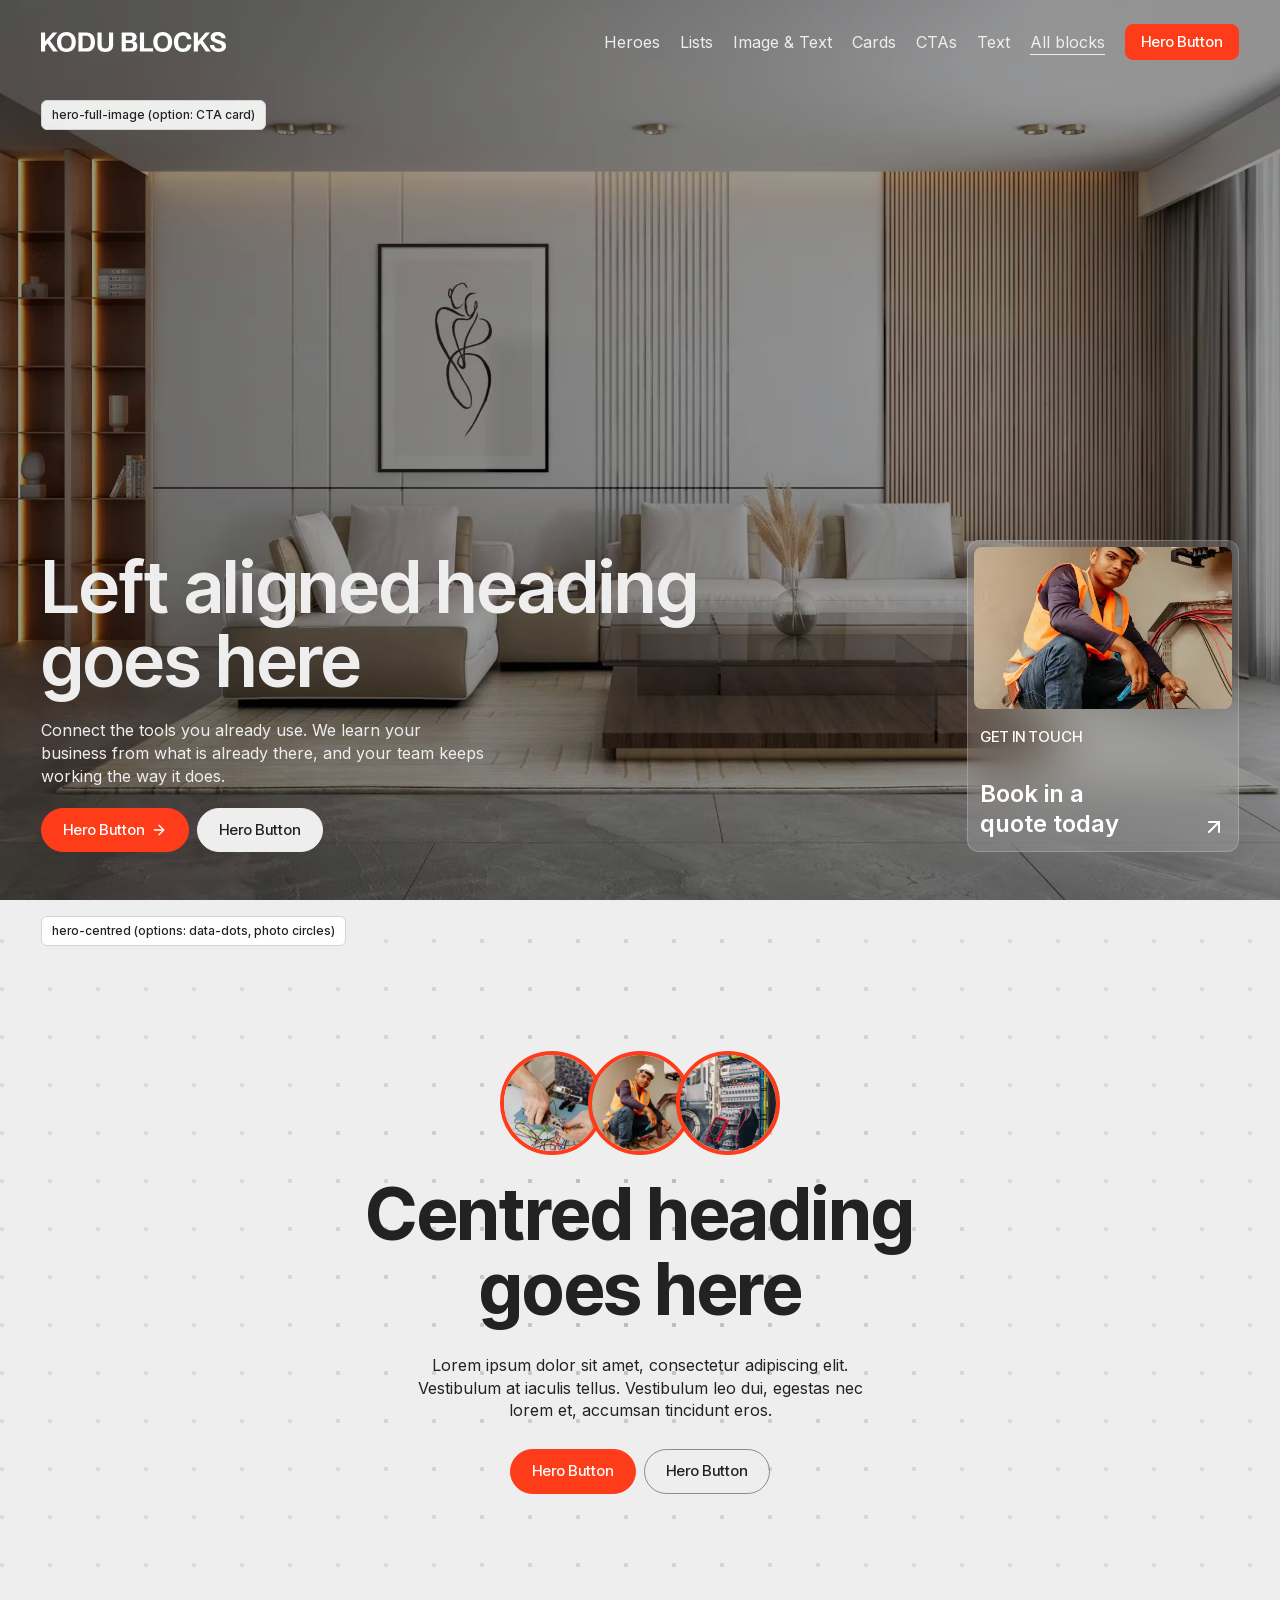
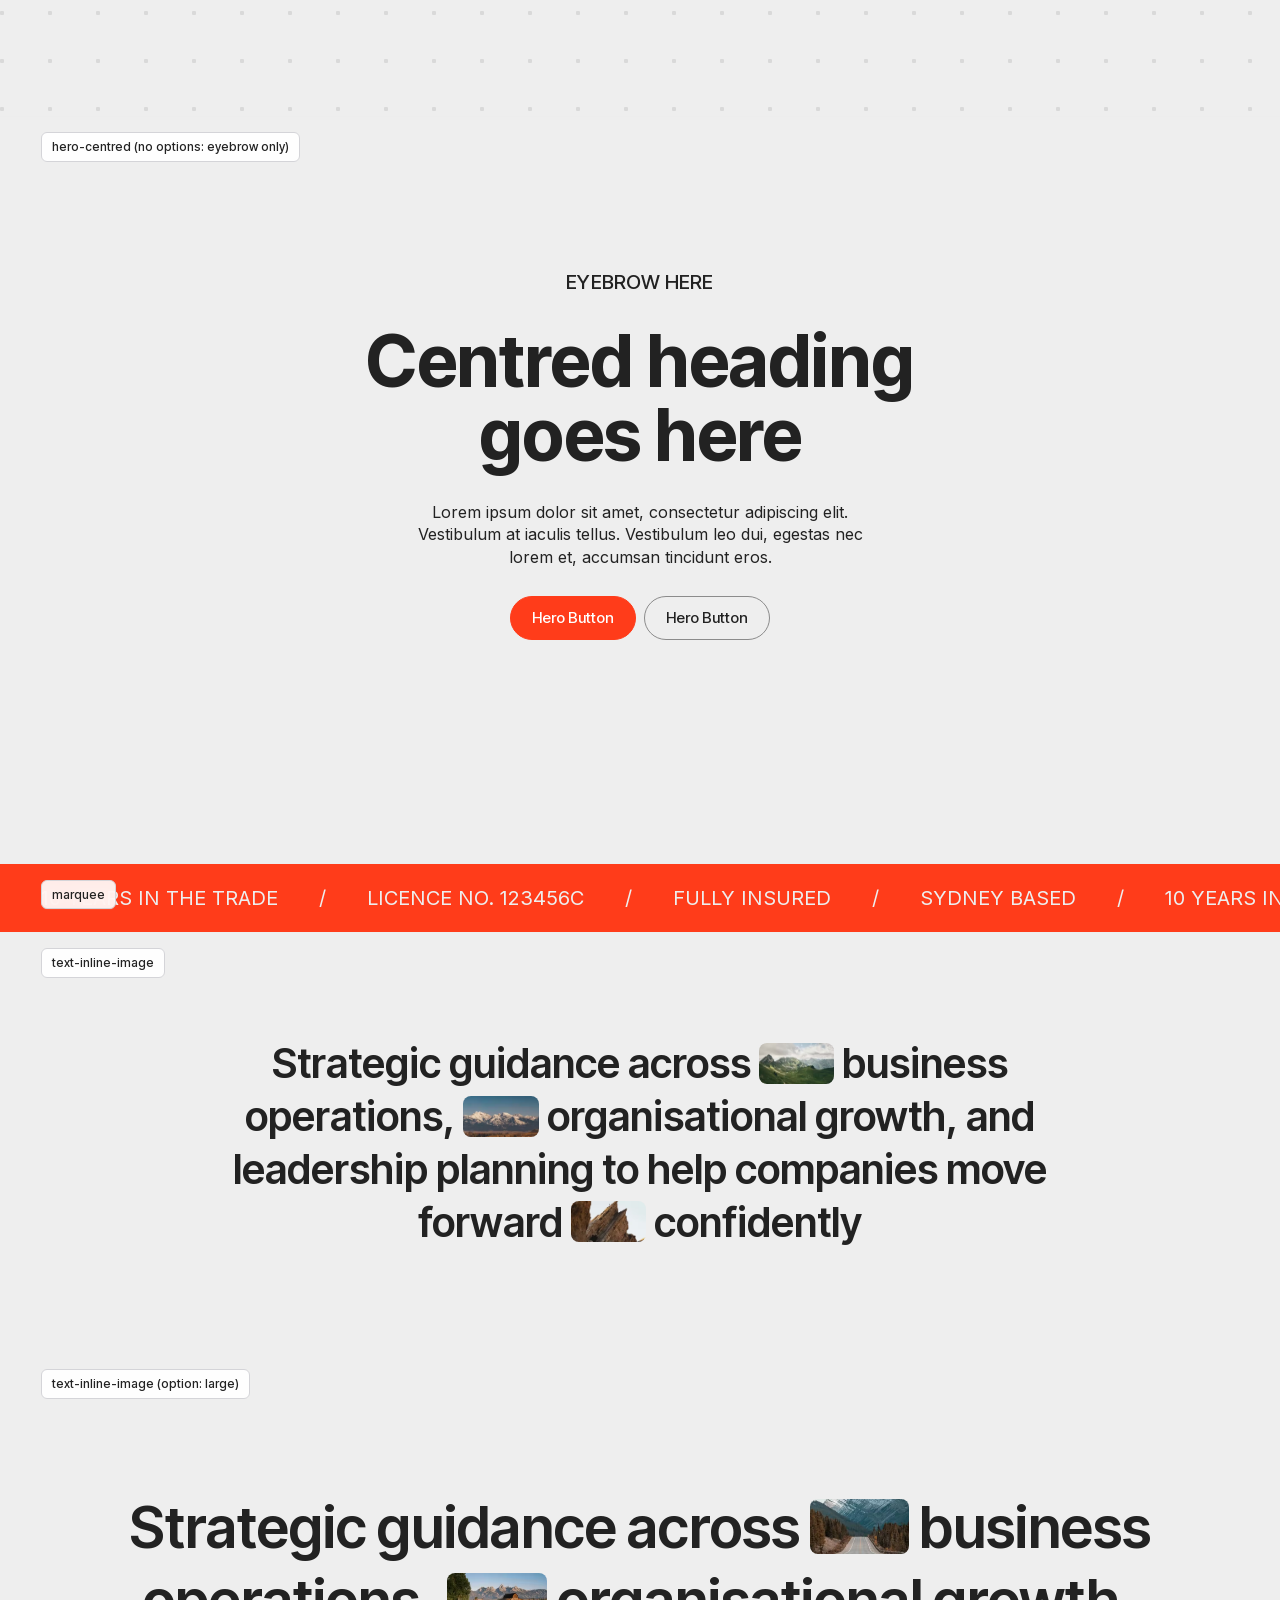
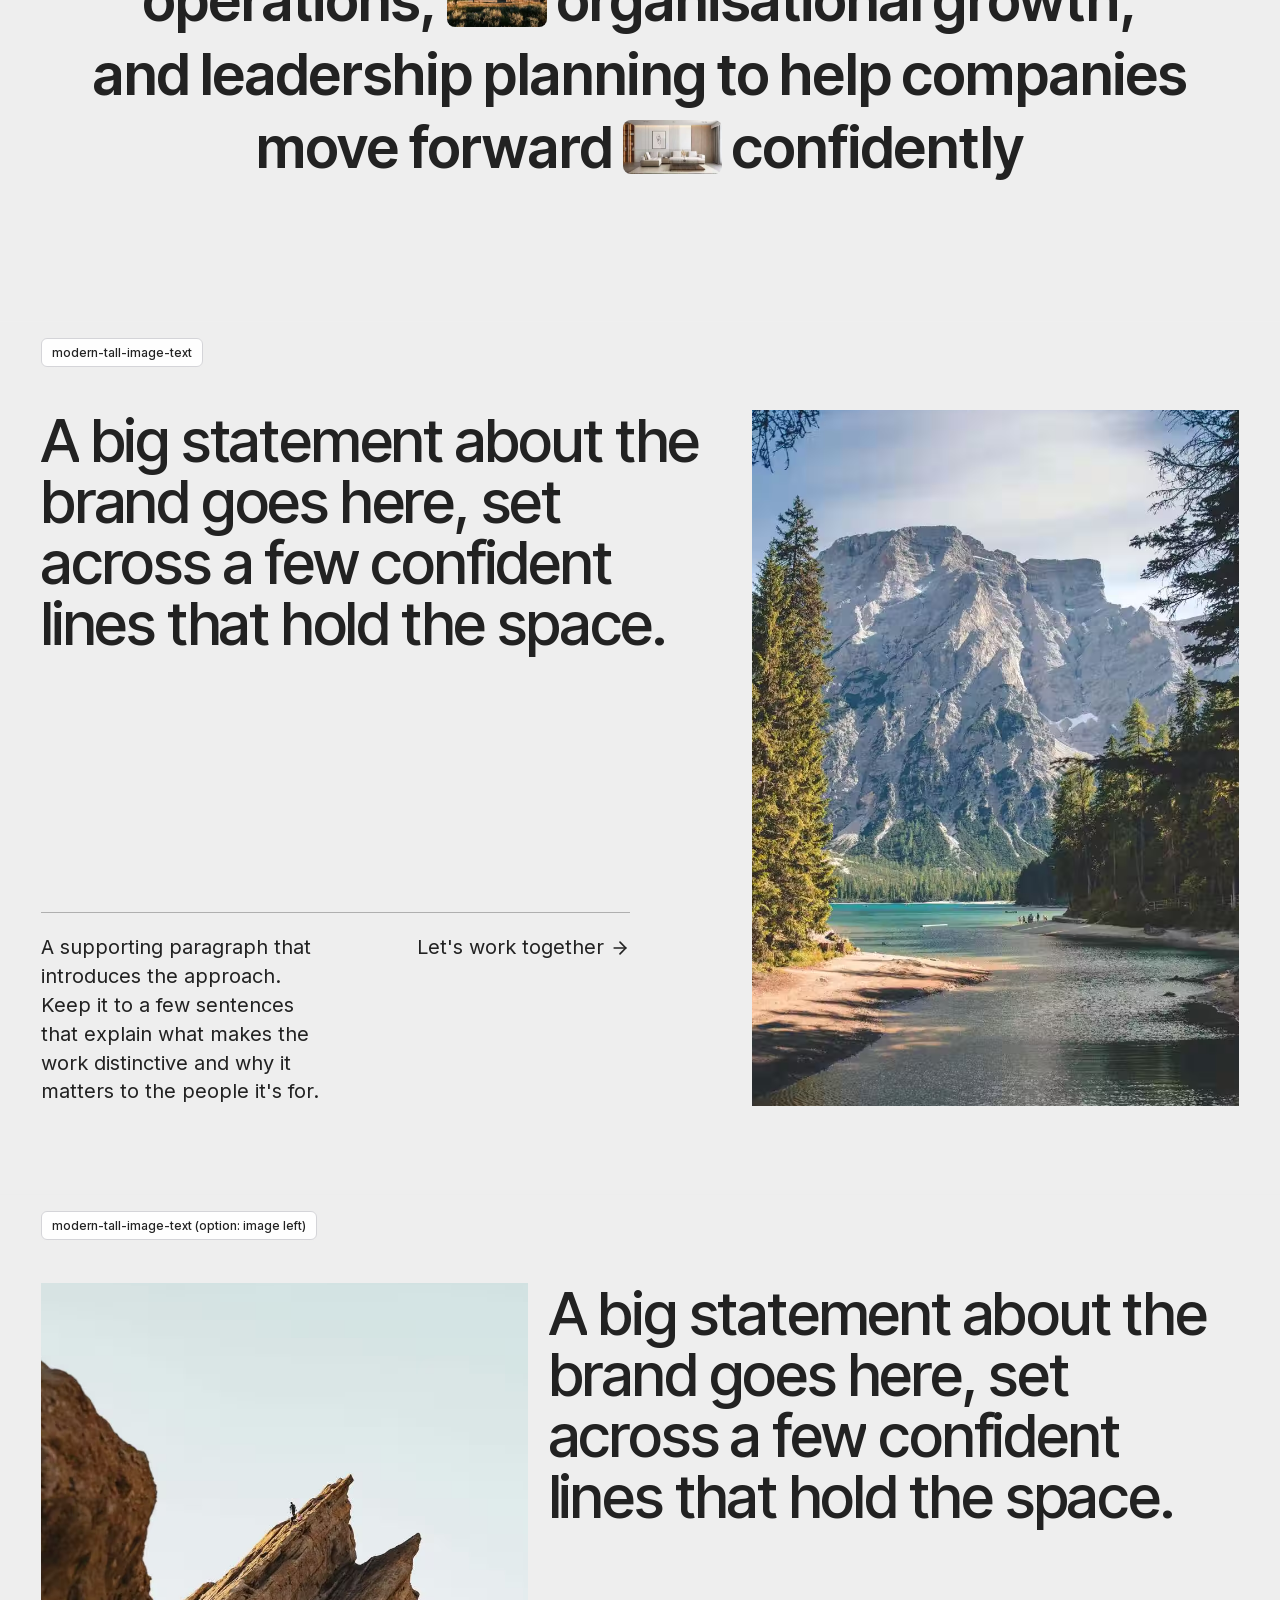
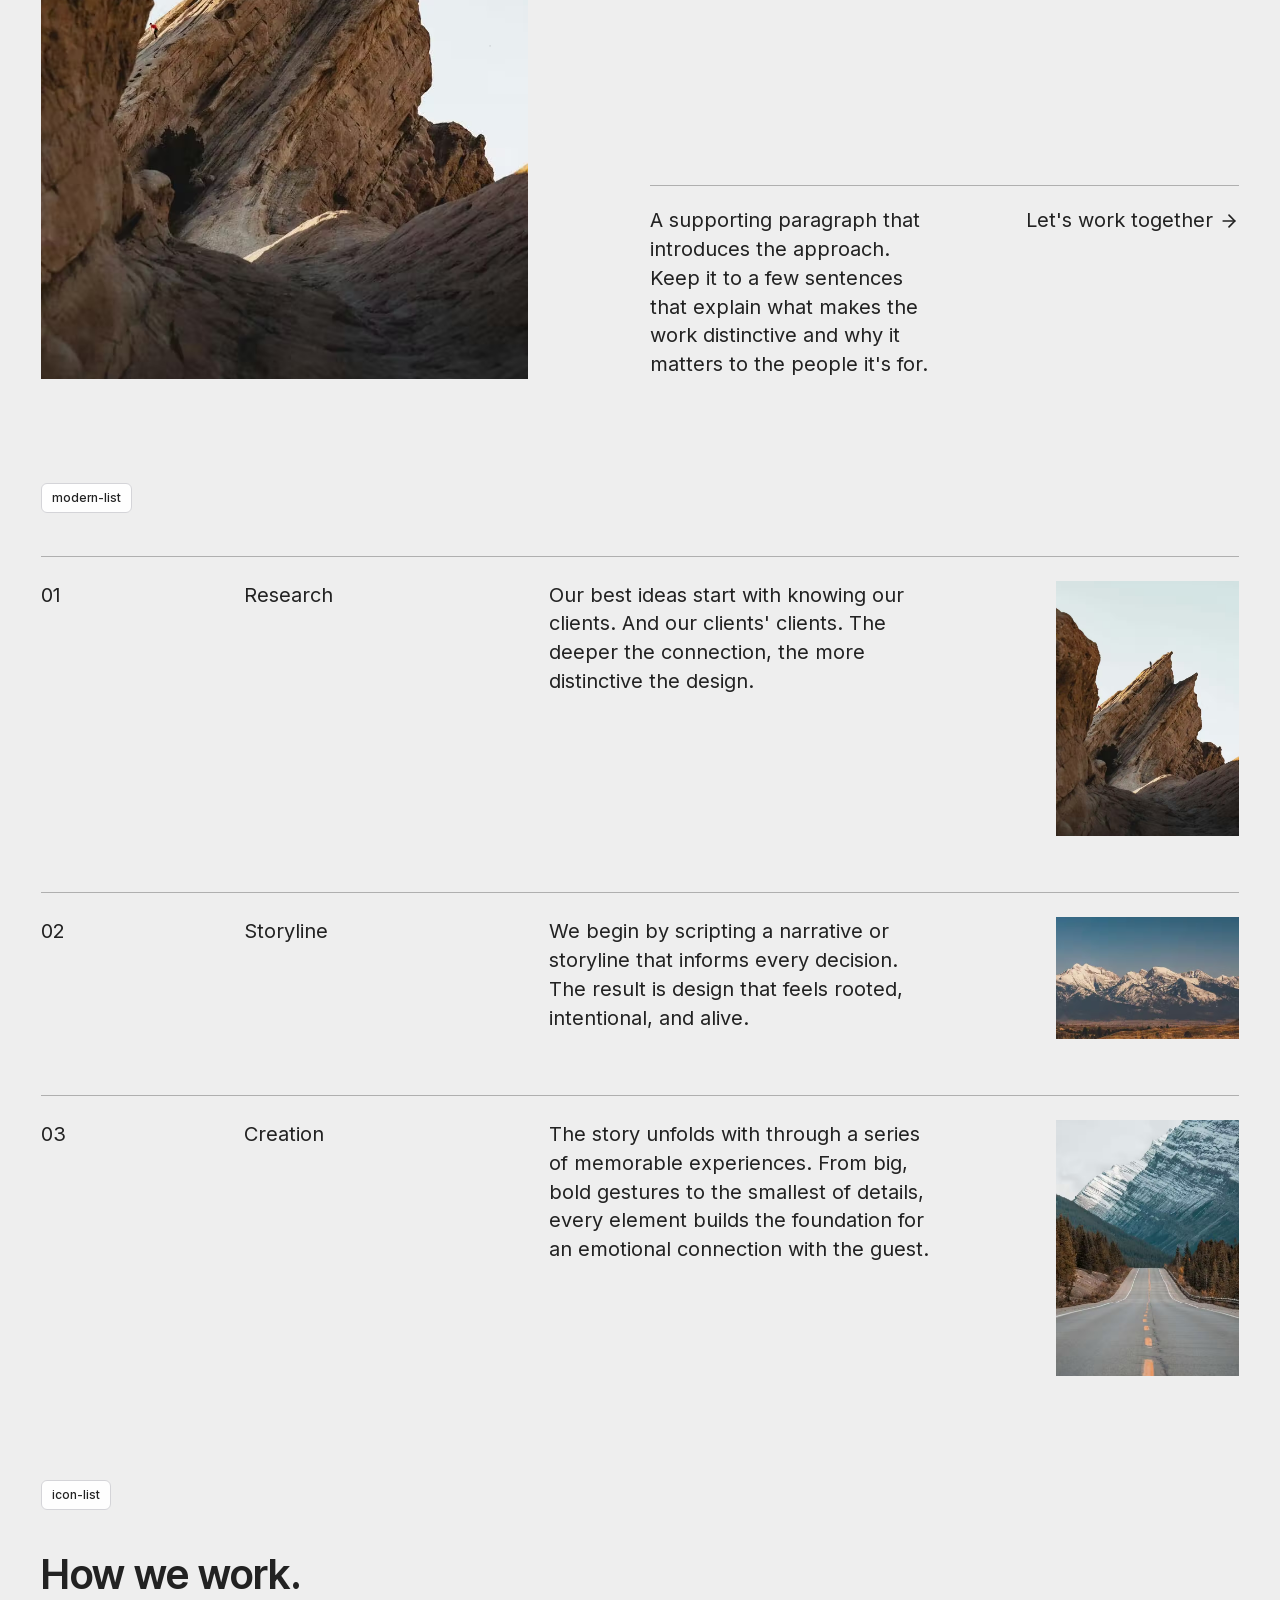
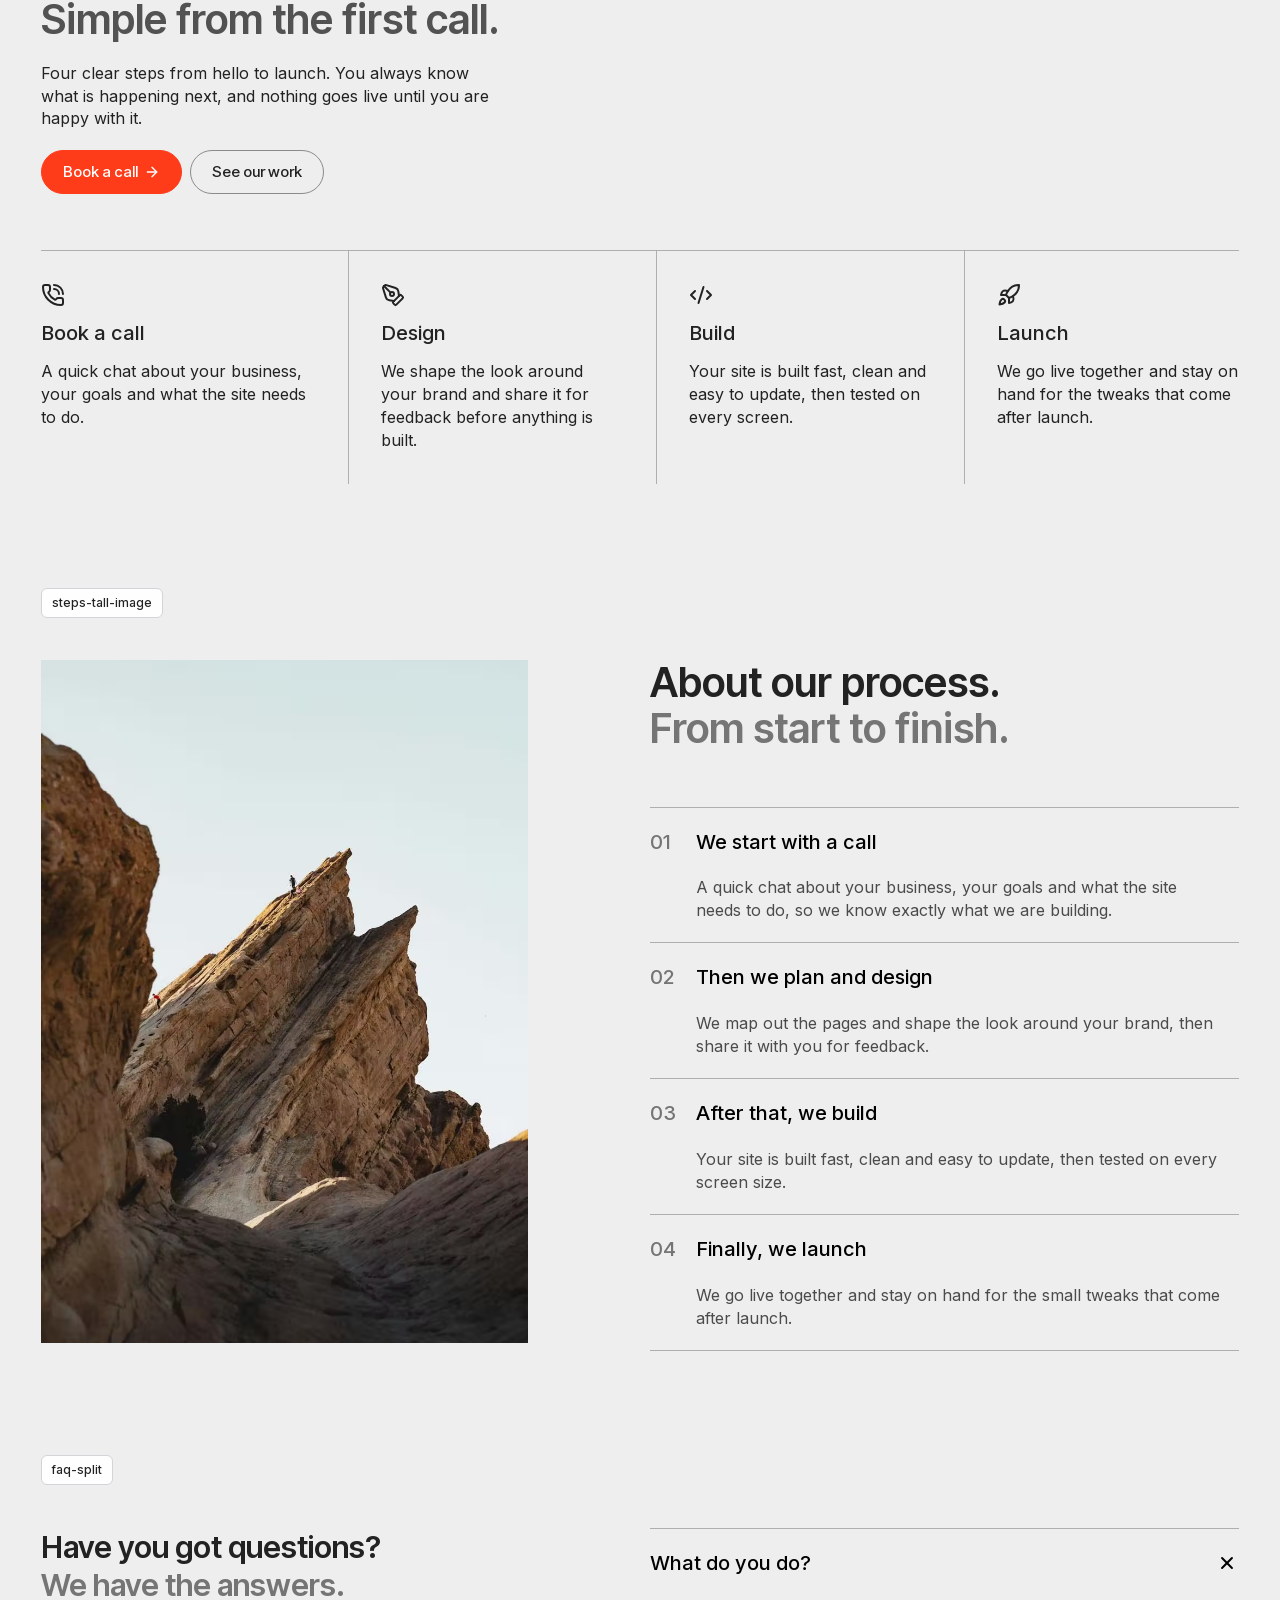
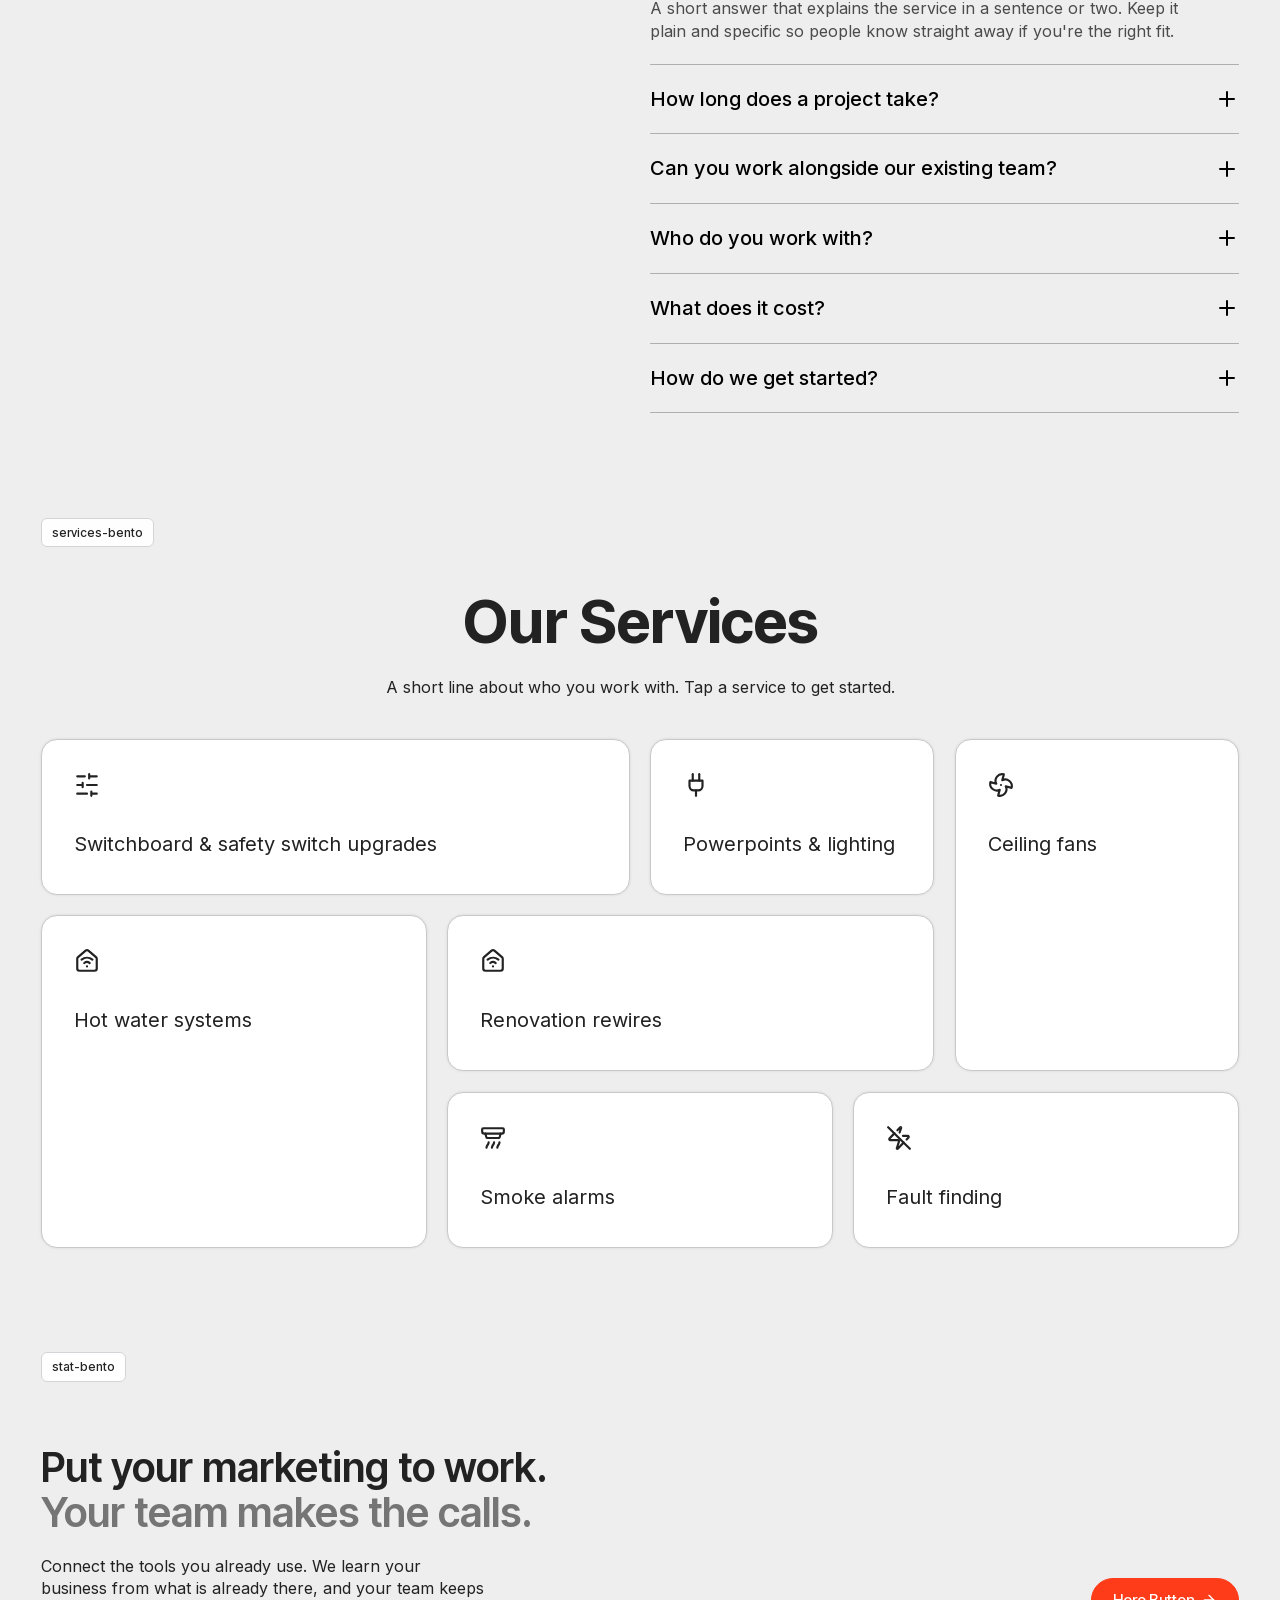
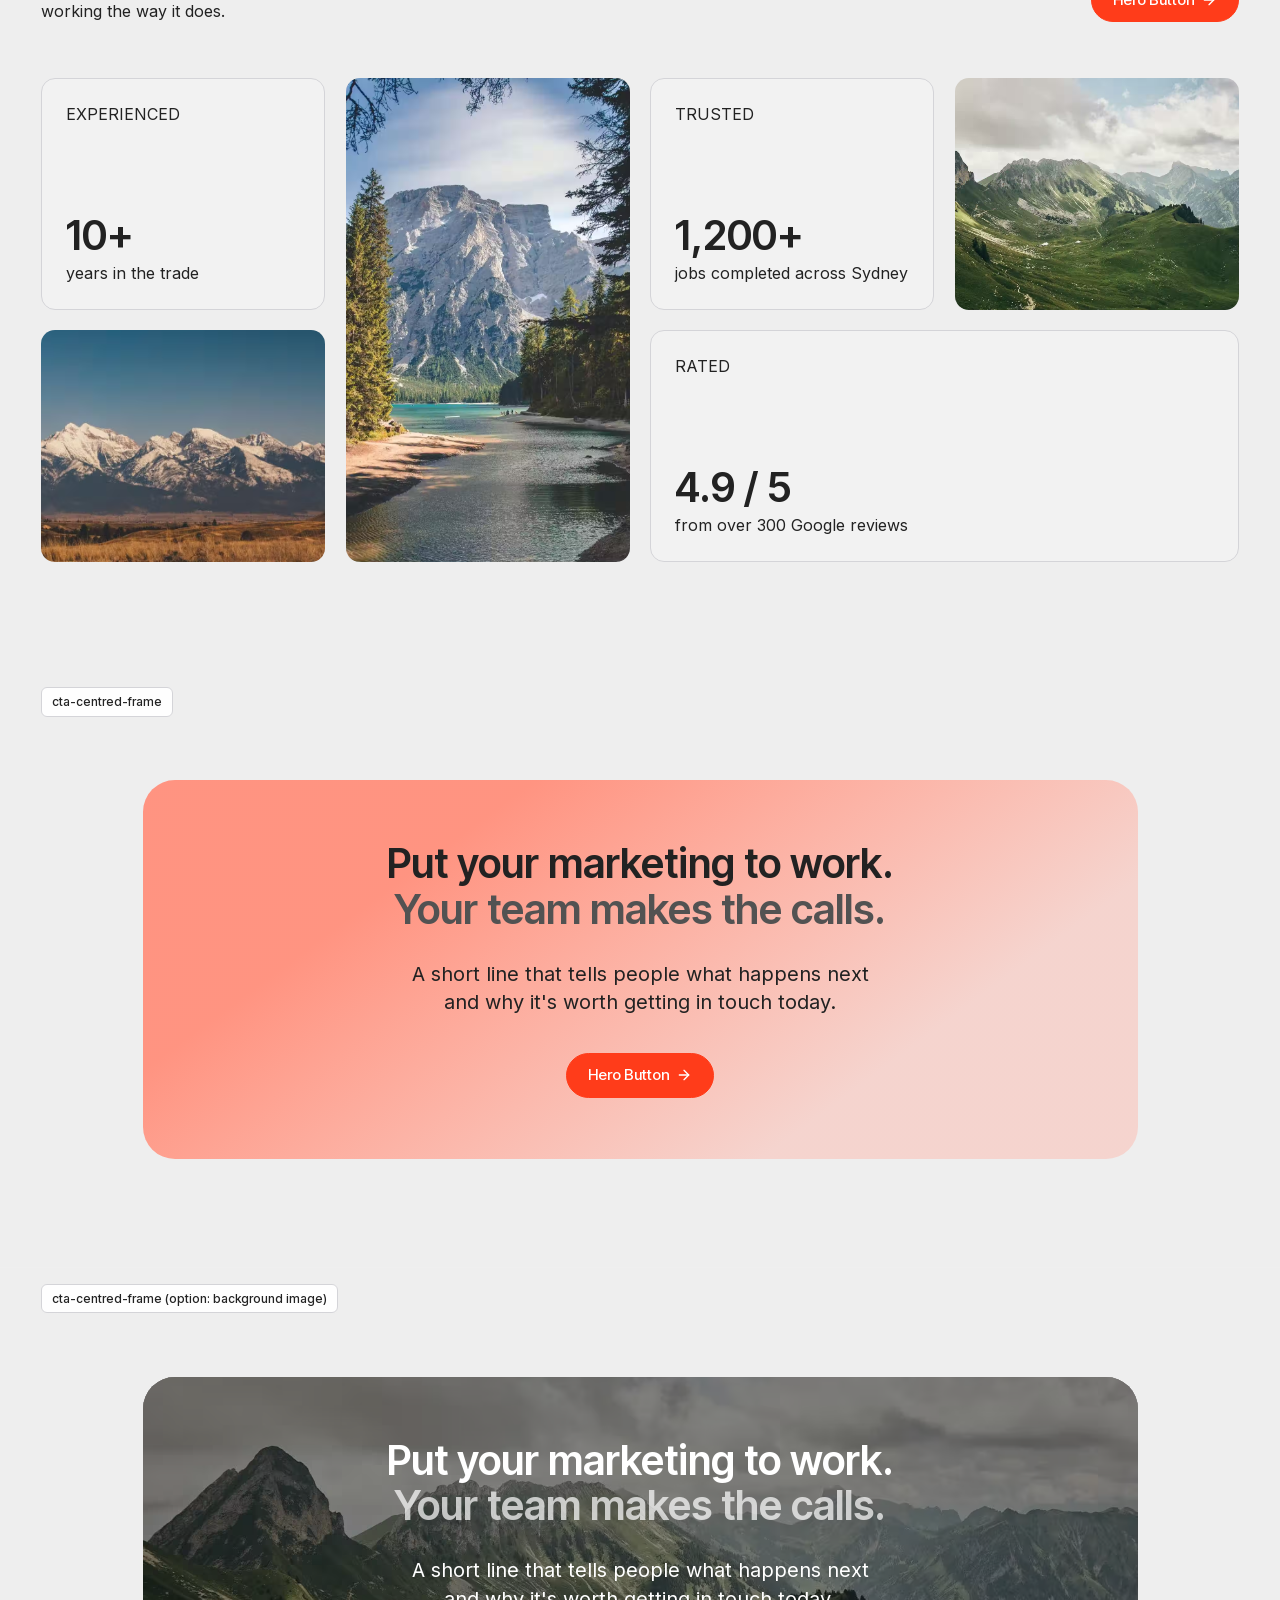
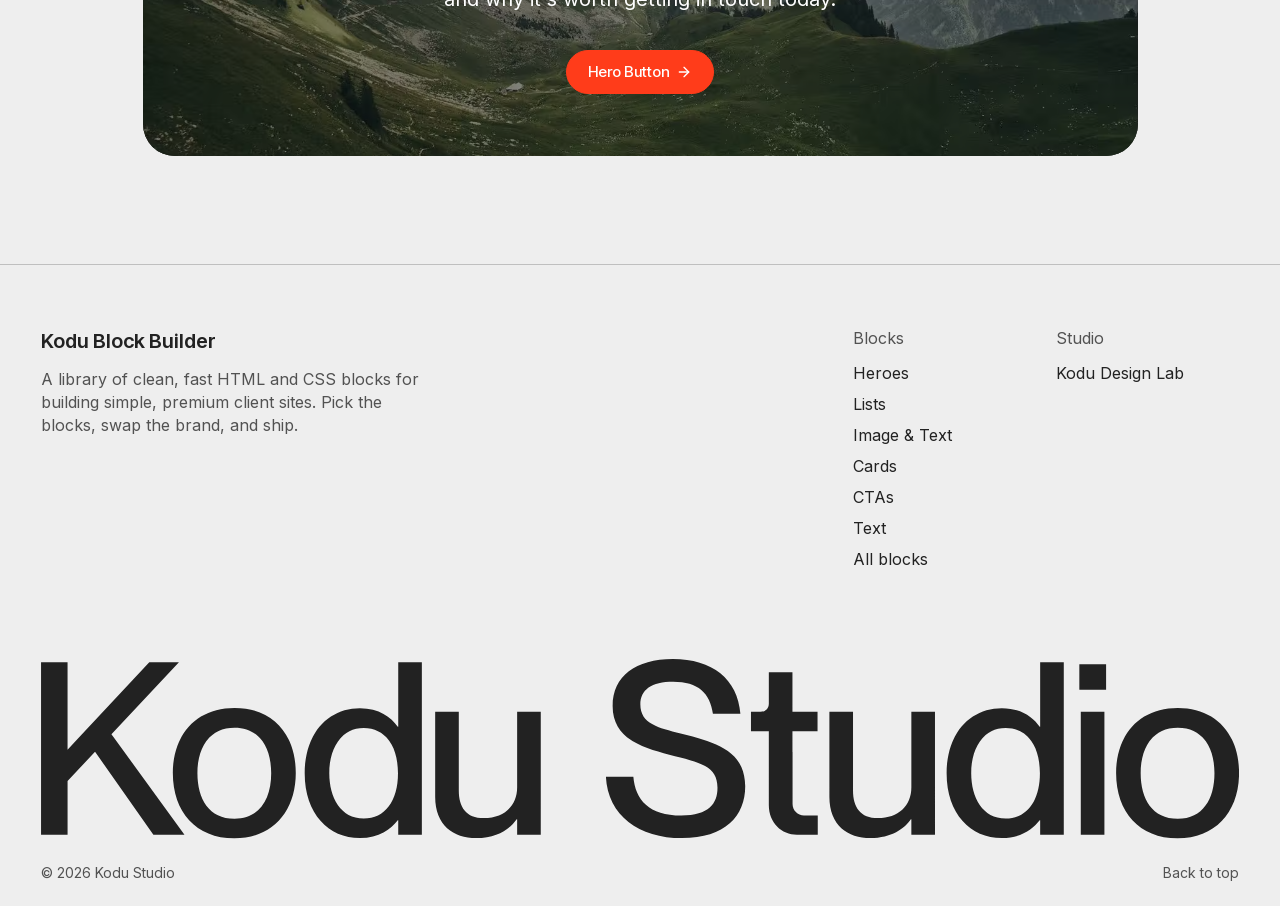
==== all-blocks.html @ 1d07e26f "All blocks page with copyable block-name labels (page-only); tablet uses the Menu button Co-Authored" ====
<!doctype html>
<html lang="en-AU">
<head>
  <meta charset="utf-8">
  <script>document.documentElement.classList.add('js')</script>
  <meta name="viewport" content="width=device-width, initial-scale=1">
  <title>All blocks — Kodu Block Builder</title>
  <meta name="description" content="A library of clean, fast HTML and CSS blocks for building simple, premium client sites.">
  <meta property="og:type" content="website">
  <meta property="og:title" content="All blocks — Kodu Block Builder">
  <meta property="og:description" content="A library of clean, fast HTML and CSS blocks for building simple, premium client sites.">
  <meta property="og:url" content="https://kodublockbuilder.vercel.app/all-blocks">
  <meta property="og:image" content="https://kodublockbuilder.vercel.app/assets/shareimage.jpg">
  <meta property="og:image:width" content="1080">
  <meta property="og:image:height" content="1080">
  <meta name="twitter:card" content="summary_large_image">
  <link rel="icon" href="assets/favicon.png" type="image/png">
  <link rel="preload" href="assets/fonts/inter-tight-latin.woff2" as="font" type="font/woff2" crossorigin>
  <link rel="preload" href="assets/fonts/inter-latin.woff2" as="font" type="font/woff2" crossorigin>
  <link rel="stylesheet" href="css/base.css">
  <link rel="stylesheet" href="css/blocks/header.css">
  <link rel="stylesheet" href="css/blocks/menu.css">
  <link rel="stylesheet" href="css/blocks/footer.css">
  <link rel="stylesheet" href="css/blocks/hero-full-image.css">
  <link rel="stylesheet" href="css/blocks/hero-centred.css">
  <link rel="stylesheet" href="css/blocks/marquee.css">
  <link rel="stylesheet" href="css/blocks/text-inline-image.css">
  <link rel="stylesheet" href="css/blocks/modern/tall-image-text.css">
  <link rel="stylesheet" href="css/blocks/modern/list.css">
  <link rel="stylesheet" href="css/blocks/icon-list.css">
  <link rel="stylesheet" href="css/blocks/steps-tall-image.css">
  <link rel="stylesheet" href="css/blocks/faq-split.css">
  <link rel="stylesheet" href="css/blocks/services-bento.css">
  <link rel="stylesheet" href="css/blocks/stat-bento.css">
  <link rel="stylesheet" href="css/blocks/cta-centred-frame.css">
  <link rel="stylesheet" href="css/all-blocks.css">
  <script src="js/components.js"></script>
  <script src="js/vendor/lenis.min.js" defer></script>
  <script type="module" src="js/smooth-scroll.js"></script>
  <script type="module" src="js/roll.js"></script>
  <script type="module" src="js/menu.js"></script>
  <script type="module" src="js/header.js"></script>
  <script type="module" src="js/reveal.js"></script>
  <script type="module" src="js/faq.js"></script>
  <script type="module" src="js/parallax.js"></script>
  <script type="module" src="js/dots.js"></script>
  <script type="module" src="js/marquee.js"></script>
  <script type="module" src="js/block-labels.js"></script>
</head>
<body>

<!-- BLOCK: header + mobile menu (js/components.js) -->
<site-header></site-header>

<main>

  <!-- ===== Heroes ===== -->

  <!-- BLOCK: hero-full-image (option: CTA card) -->
  <section class="hero-full-image">
    <img class="hero-full-image__bg" src="assets/images/hero-room.avif" srcset="assets/images/hero-room-960.avif 960w, assets/images/hero-room.avif 1920w" sizes="100vw" alt="" width="1920" height="1364" fetchpriority="high">
    <div class="container grid hero-full-image__inner">
      <div class="hero-full-image__content" data-reveal-stagger>
        <h1 class="hero-full-image__heading" data-reveal-words>Left aligned heading goes here</h1>
        <p class="hero-full-image__text">Connect the tools you already use. We learn your business from what is already there, and your team keeps working the way it does.</p>
        <div class="hero-full-image__actions">
          <a class="btn btn--44 btn--pill" href="#">Hero Button <svg width="16" height="16" viewBox="0 0 24 24" fill="none" stroke="currentColor" stroke-width="2" stroke-linecap="round" stroke-linejoin="round" aria-hidden="true"><path d="M5 12h14"/><path d="m12 5 7 7-7 7"/></svg></a>
          <a class="btn btn--44 btn--pill btn--light" href="#">Hero Button</a>
        </div>
      </div>
      <a class="hero-full-image__card" href="#" data-reveal>
        <div class="hero-full-image__card-media">
          <img src="assets/images/hero-card.avif" alt="Electrician on site" width="500" height="750">
        </div>
        <div class="hero-full-image__card-body">
          <p class="hero-full-image__card-label">Get in touch</p>
          <div class="hero-full-image__card-row">
            <p class="hero-full-image__card-title">Book in a quote today</p>
            <svg width="24" height="24" viewBox="0 0 24 24" fill="none" stroke="currentColor" stroke-width="2" stroke-linecap="round" stroke-linejoin="round" aria-hidden="true"><path d="M7 7h10v10"/><path d="M7 17 17 7"/></svg><!-- Lucide arrow-up-right -->
          </div>
        </div>
      </a>
    </div>
  </section>

  <!-- BLOCK: hero-centred (options: data-dots, photo circles) -->
  <section class="hero-centred" data-dots>
    <div class="container hero-centred__inner" data-reveal-stagger>
      <ul class="hero-centred__faces" aria-label="Our work">
        <li><img src="assets/images/hero-face-1.avif" alt="Wiring at the bench" width="240" height="240"></li>
        <li><img src="assets/images/hero-face-2.avif" alt="Electrician on site" width="240" height="240"></li>
        <li><img src="assets/images/hero-face-3.avif" alt="Testing a switchboard" width="240" height="240"></li>
      </ul>
      <h2 class="heading-xl hero-centred__heading" data-reveal-words>Centred heading goes here</h2>
      <p class="hero-centred__text">Lorem ipsum dolor sit amet, consectetur adipiscing elit. Vestibulum at iaculis tellus. Vestibulum leo dui, egestas nec lorem et, accumsan tincidunt eros.</p>
      <div class="hero-centred__actions">
        <a class="btn btn--44 btn--pill" href="#">Hero Button</a>
        <a class="btn btn--44 btn--pill btn--outline" href="#">Hero Button</a>
      </div>
    </div>
  </section>

  <!-- BLOCK: hero-centred (no options: eyebrow only) -->
  <section class="hero-centred">
    <div class="container hero-centred__inner" data-reveal-stagger>
      <p class="eyebrow hero-centred__eyebrow">Eyebrow here</p>
      <h2 class="heading-xl hero-centred__heading" data-reveal-words>Centred heading goes here</h2>
      <p class="hero-centred__text">Lorem ipsum dolor sit amet, consectetur adipiscing elit. Vestibulum at iaculis tellus. Vestibulum leo dui, egestas nec lorem et, accumsan tincidunt eros.</p>
      <div class="hero-centred__actions">
        <a class="btn btn--44 btn--pill" href="#">Hero Button</a>
        <a class="btn btn--44 btn--pill btn--outline" href="#">Hero Button</a>
      </div>
    </div>
  </section>

  <!-- ===== Marquee ===== -->

  <!-- BLOCK: marquee -->
  <div class="marquee" data-marquee>
    <div class="marquee__track">
      <ul class="marquee__group"><li>10 years in the trade</li><li aria-hidden="true">/</li><li>Licence no. 123456C</li><li aria-hidden="true">/</li><li>Fully insured</li><li aria-hidden="true">/</li><li>Sydney based</li><li aria-hidden="true">/</li></ul>
    </div>
  </div>

  <!-- ===== Text ===== -->

  <!-- BLOCK: text-inline-image -->
  <section class="text-inline-image">
    <div class="container">
      <p class="text-inline-image__text" data-reveal-lines>Strategic guidance across <img src="assets/images/inline-hills.avif" alt="" width="354" height="192" loading="lazy"> business operations, <img src="assets/images/inline-mountain.avif" alt="" width="354" height="192" loading="lazy"> organisational growth, and leadership planning to help companies move forward <img src="assets/images/inline-rock.avif" alt="" width="354" height="192" loading="lazy"> confidently</p>
    </div>
  </section>

  <!-- BLOCK: text-inline-image (option: large) -->
  <section class="text-inline-image text-inline-image--large">
    <div class="container">
      <p class="text-inline-image__text" data-reveal-lines>Strategic guidance across <img src="assets/images/inline-road.avif" alt="" width="354" height="192" loading="lazy"> business operations, <img src="assets/images/inline-house.avif" alt="" width="354" height="192" loading="lazy"> organisational growth, and leadership planning to help companies move forward <img src="assets/images/inline-room.avif" alt="" width="354" height="192" loading="lazy"> confidently</p>
    </div>
  </section>

  <!-- ===== Image & Text ===== -->

  <!-- BLOCK: modern-tall-image-text -->
  <section class="container grid modern-tall-image-text">
    <div class="modern-tall-image-text__content">
      <h2 class="modern-tall-image-text__heading" data-reveal-words>A big statement about the brand goes here, set across a few confident lines that hold the space.</h2>
      <div class="text-lg modern-tall-image-text__footer" data-reveal>
        <p class="modern-tall-image-text__text">A supporting paragraph that introduces the approach. Keep it to a few sentences that explain what makes the work distinctive and why it matters to the people it's for.</p>
        <a class="modern-tall-image-text__link" href="#">
          <span data-roll>Let's work together</span>
          <svg width="20" height="20" viewBox="0 0 24 24" fill="none" stroke="currentColor" stroke-width="2" stroke-linecap="round" stroke-linejoin="round" aria-hidden="true"><path d="M5 12h14"/><path d="m12 5 7 7-7 7"/></svg><!-- Lucide arrow-right -->
        </a>
      </div>
    </div>
    <div class="modern-tall-image-text__media" data-reveal data-parallax>
      <img src="assets/images/mountain-water.avif" alt="Mountain above a lake" width="1000" height="1500" loading="lazy" decoding="async">
    </div>
  </section>

  <!-- BLOCK: modern-tall-image-text (option: image left) -->
  <section class="container grid modern-tall-image-text modern-tall-image-text--image-left">
    <div class="modern-tall-image-text__content">
      <h2 class="modern-tall-image-text__heading" data-reveal-words>A big statement about the brand goes here, set across a few confident lines that hold the space.</h2>
      <div class="text-lg modern-tall-image-text__footer" data-reveal>
        <p class="modern-tall-image-text__text">A supporting paragraph that introduces the approach. Keep it to a few sentences that explain what makes the work distinctive and why it matters to the people it's for.</p>
        <a class="modern-tall-image-text__link" href="#">
          <span data-roll>Let's work together</span>
          <svg width="20" height="20" viewBox="0 0 24 24" fill="none" stroke="currentColor" stroke-width="2" stroke-linecap="round" stroke-linejoin="round" aria-hidden="true"><path d="M5 12h14"/><path d="m12 5 7 7-7 7"/></svg><!-- Lucide arrow-right -->
        </a>
      </div>
    </div>
    <div class="modern-tall-image-text__media" data-reveal data-parallax>
      <img src="assets/images/person-on-rock-tall.avif" alt="Person standing on a rock" width="1000" height="1500" loading="lazy" decoding="async">
    </div>
  </section>

  <!-- ===== Lists ===== -->

  <!-- BLOCK: modern-list -->
  <section class="container modern-list">
    <ol class="modern-list__items">
      <li class="grid text-lg modern-list__item" data-reveal>
        <h3 class="modern-list__title">Research</h3>
        <p class="modern-list__text">Our best ideas start with knowing our clients. And our clients' clients. The deeper the connection, the more distinctive the design.</p>
        <div class="modern-list__media" data-parallax>
          <img src="assets/images/person-on-rock.avif" alt="Person standing on a rock" width="800" height="1200" loading="lazy" decoding="async">
        </div>
      </li>
      <li class="grid text-lg modern-list__item" data-reveal>
        <h3 class="modern-list__title">Storyline</h3>
        <p class="modern-list__text">We begin by scripting a narrative or storyline that informs every decision. The result is design that feels rooted, intentional, and alive.</p>
        <div class="modern-list__media modern-list__media--landscape" data-parallax>
          <img src="assets/images/cattle-in-field.avif" alt="Cattle grazing in a field" width="800" height="533" loading="lazy" decoding="async">
        </div>
      </li>
      <li class="grid text-lg modern-list__item" data-reveal>
        <h3 class="modern-list__title">Creation</h3>
        <p class="modern-list__text">The story unfolds with through a series of memorable experiences. From big, bold gestures to the smallest of details, every element builds the foundation for an emotional connection with the guest.</p>
        <div class="modern-list__media" data-parallax>
          <img src="assets/images/concrete-road.avif" alt="Concrete road" width="800" height="1200" loading="lazy" decoding="async">
        </div>
      </li>
    </ol>
  </section>

  <!-- BLOCK: icon-list -->
  <section class="container icon-list">
    <div class="icon-list__head" data-reveal-stagger>
      <h2 class="heading-48">How we work. <span>Simple from the first call.</span></h2>
      <p class="icon-list__text">Four clear steps from hello to launch. You always know what is happening next, and nothing goes live until you are happy with it.</p>
      <div class="icon-list__actions">
        <a class="btn btn--44 btn--pill" href="#">Book a call <svg width="16" height="16" viewBox="0 0 24 24" fill="none" stroke="currentColor" stroke-width="2" stroke-linecap="round" stroke-linejoin="round" aria-hidden="true"><path d="M5 12h14"/><path d="m12 5 7 7-7 7"/></svg></a>
        <a class="btn btn--44 btn--pill btn--outline" href="#">See our work</a>
      </div>
    </div>
    <ul class="icon-list__items" data-reveal-stagger>
      <li class="icon-list__item">
        <svg width="24" height="24" viewBox="0 0 24 24" fill="none" stroke="currentColor" stroke-width="2" stroke-linecap="round" stroke-linejoin="round" aria-hidden="true"><path d="M13 2a9 9 0 0 1 9 9"/><path d="M13 6a5 5 0 0 1 5 5"/><path d="M13.832 16.568a1 1 0 0 0 1.213-.303l.355-.465A2 2 0 0 1 17 15h3a2 2 0 0 1 2 2v3a2 2 0 0 1-2 2A18 18 0 0 1 2 4a2 2 0 0 1 2-2h3a2 2 0 0 1 2 2v3a2 2 0 0 1-.8 1.6l-.468.351a1 1 0 0 0-.292 1.233 14 14 0 0 0 6.392 6.384"/></svg>
        <h3 class="icon-list__title">Book a call</h3>
        <p>A quick chat about your business, your goals and what the site needs to do.</p>
      </li>
      <li class="icon-list__item">
        <svg width="24" height="24" viewBox="0 0 24 24" fill="none" stroke="currentColor" stroke-width="2" stroke-linecap="round" stroke-linejoin="round" aria-hidden="true"><path d="m18 13-.654-4.736a4 4 0 00-2.756-3.266l-9.163-2.9a2 2 0 00-2.017.493l-.82.819a2 2 0 00-.492 2.017l2.9 9.163a4 4 0 003.266 2.756L13 18"/><path d="M18.648 12.352a1.205 1.205 0 011.704 0l1.296 1.296a1.205 1.205 0 010 1.704l-6.296 6.296a1.205 1.205 0 01-1.704 0l-1.296-1.296a1.205 1.205 0 010-1.704z"/><path d="m3 3 6.586 6.586"/><circle cx="11" cy="11" r="2"/></svg>
        <h3 class="icon-list__title">Design</h3>
        <p>We shape the look around your brand and share it for feedback before anything is built.</p>
      </li>
      <li class="icon-list__item">
        <svg width="24" height="24" viewBox="0 0 24 24" fill="none" stroke="currentColor" stroke-width="2" stroke-linecap="round" stroke-linejoin="round" aria-hidden="true"><path d="m18 16 4-4-4-4"/><path d="m6 8-4 4 4 4"/><path d="m14.5 4-5 16"/></svg>
        <h3 class="icon-list__title">Build</h3>
        <p>Your site is built fast, clean and easy to update, then tested on every screen.</p>
      </li>
      <li class="icon-list__item">
        <svg width="24" height="24" viewBox="0 0 24 24" fill="none" stroke="currentColor" stroke-width="2" stroke-linecap="round" stroke-linejoin="round" aria-hidden="true"><path d="M12 15v5s3.03-.55 4-2c1.08-1.62 0-5 0-5"/><path d="M4.5 16.5c-1.5 1.26-2 5-2 5s3.74-.5 5-2c.71-.84.7-2.13-.09-2.91a2.18 2.18 0 0 0-2.91-.09"/><path d="M9 12a22 22 0 0 1 2-3.95A12.88 12.88 0 0 1 22 2c0 2.72-.78 7.5-6 11a22.4 22.4 0 0 1-4 2z"/><path d="M9 12H4s.55-3.03 2-4c1.62-1.08 5 .05 5 .05"/></svg>
        <h3 class="icon-list__title">Launch</h3>
        <p>We go live together and stay on hand for the tweaks that come after launch.</p>
      </li>
    </ul>
  </section>

  <!-- BLOCK: steps-tall-image -->
  <section class="container grid steps-tall-image">
    <div class="steps-tall-image__media" data-parallax>
      <img src="assets/images/person-on-rock-tall.avif" alt="Person standing on a rock" width="1000" height="1500" loading="lazy" decoding="async">
    </div>
    <div class="steps-tall-image__content">
      <h2 class="heading-48" data-reveal>About our process. <span>From start to finish.</span></h2>
      <ol class="steps-tall-image__list" data-reveal-stagger>
        <li class="steps-tall-image__step">
          <h3 class="steps-tall-image__title">We start with a call</h3>
          <p class="steps-tall-image__text">A quick chat about your business, your goals and what the site needs to do, so we know exactly what we are building.</p>
        </li>
        <li class="steps-tall-image__step">
          <h3 class="steps-tall-image__title">Then we plan and design</h3>
          <p class="steps-tall-image__text">We map out the pages and shape the look around your brand, then share it with you for feedback.</p>
        </li>
        <li class="steps-tall-image__step">
          <h3 class="steps-tall-image__title">After that, we build</h3>
          <p class="steps-tall-image__text">Your site is built fast, clean and easy to update, then tested on every screen size.</p>
        </li>
        <li class="steps-tall-image__step">
          <h3 class="steps-tall-image__title">Finally, we launch</h3>
          <p class="steps-tall-image__text">We go live together and stay on hand for the small tweaks that come after launch.</p>
        </li>
      </ol>
    </div>
  </section>

  <!-- BLOCK: faq-split -->
  <section class="container grid faq-split">
    <h2 class="faq-split__heading" data-reveal>Have you got questions? <span>We have the answers.</span></h2>
    <div class="faq-split__items" data-reveal-stagger>
      <details class="faq-split__item" name="faq" open>
        <summary class="faq-split__q"><span>What do you do?</span><svg width="24" height="24" viewBox="0 0 24 24" fill="none" stroke="currentColor" stroke-width="2" stroke-linecap="round" stroke-linejoin="round" aria-hidden="true"><path d="M5 12h14"/><path d="M12 5v14"/></svg></summary>
        <p class="faq-split__a">A short answer that explains the service in a sentence or two. Keep it plain and specific so people know straight away if you&#39;re the right fit.</p>
      </details>
      <details class="faq-split__item" name="faq">
        <summary class="faq-split__q"><span>How long does a project take?</span><svg width="24" height="24" viewBox="0 0 24 24" fill="none" stroke="currentColor" stroke-width="2" stroke-linecap="round" stroke-linejoin="round" aria-hidden="true"><path d="M5 12h14"/><path d="M12 5v14"/></svg></summary>
        <p class="faq-split__a">Most projects take a few weeks from kick-off to launch. We&#39;ll give you a clear timeline before anything starts.</p>
      </details>
      <details class="faq-split__item" name="faq">
        <summary class="faq-split__q"><span>Can you work alongside our existing team?</span><svg width="24" height="24" viewBox="0 0 24 24" fill="none" stroke="currentColor" stroke-width="2" stroke-linecap="round" stroke-linejoin="round" aria-hidden="true"><path d="M5 12h14"/><path d="M12 5v14"/></svg></summary>
        <p class="faq-split__a">Yes. We can lead the work or slot in beside your team, whichever suits how you already work.</p>
      </details>
      <details class="faq-split__item" name="faq">
        <summary class="faq-split__q"><span>Who do you work with?</span><svg width="24" height="24" viewBox="0 0 24 24" fill="none" stroke="currentColor" stroke-width="2" stroke-linecap="round" stroke-linejoin="round" aria-hidden="true"><path d="M5 12h14"/><path d="M12 5v14"/></svg></summary>
        <p class="faq-split__a">Small and growing businesses that want a site that looks premium and is easy to keep up to date.</p>
      </details>
      <details class="faq-split__item" name="faq">
        <summary class="faq-split__q"><span>What does it cost?</span><svg width="24" height="24" viewBox="0 0 24 24" fill="none" stroke="currentColor" stroke-width="2" stroke-linecap="round" stroke-linejoin="round" aria-hidden="true"><path d="M5 12h14"/><path d="M12 5v14"/></svg></summary>
        <p class="faq-split__a">Pricing depends on the scope. Most projects fall into a few set packages, and we&#39;ll quote a fixed price up front.</p>
      </details>
      <details class="faq-split__item" name="faq">
        <summary class="faq-split__q"><span>How do we get started?</span><svg width="24" height="24" viewBox="0 0 24 24" fill="none" stroke="currentColor" stroke-width="2" stroke-linecap="round" stroke-linejoin="round" aria-hidden="true"><path d="M5 12h14"/><path d="M12 5v14"/></svg></summary>
        <p class="faq-split__a">Get in touch with a little about your business and what you need. We&#39;ll come back within a day to book a quick call.</p>
      </details>
    </div>
  </section>

  <!-- ===== Cards ===== -->

  <!-- BLOCK: services-bento -->
  <section class="container services-bento">
    <div class="services-bento__head" data-reveal>
      <h2 class="heading-lg">Our Services</h2>
      <p class="services-bento__lede">A short line about who you work with. Tap a service to get started.</p>
    </div>
    <div class="grid services-bento__grid" data-reveal-stagger>
        <a class="services-bento__card" href="#">
          <svg class="services-bento__icon" width="26" height="26" viewBox="0 0 24 24" fill="none" stroke="currentColor" stroke-width="2" stroke-linecap="round" stroke-linejoin="round" aria-hidden="true"><path d="M21 4h-7M10 4H3M21 12h-9M8 12H3M21 20h-5M12 20H3M14 2v4M8 10v4M16 18v4"/></svg>
          <p class="text-lg">Switchboard &amp; safety switch upgrades</p>
          <span class="services-bento__go" aria-hidden="true"><svg width="16" height="16" viewBox="0 0 24 24" fill="none" stroke="currentColor" stroke-width="2" stroke-linecap="round" stroke-linejoin="round"><path d="M5 12h14"/><path d="m12 5 7 7-7 7"/></svg></span>
        </a>
        <a class="services-bento__card" href="#">
          <svg class="services-bento__icon" width="26" height="26" viewBox="0 0 24 24" fill="none" stroke="currentColor" stroke-width="2" stroke-linecap="round" stroke-linejoin="round" aria-hidden="true"><path d="M12 22v-5"/><path d="M9 8V2"/><path d="M15 8V2"/><path d="M18 8v5a4 4 0 0 1-4 4h-4a4 4 0 0 1-4-4V8Z"/></svg>
          <p class="text-lg">Powerpoints &amp; lighting</p>
          <span class="services-bento__go" aria-hidden="true"><svg width="16" height="16" viewBox="0 0 24 24" fill="none" stroke="currentColor" stroke-width="2" stroke-linecap="round" stroke-linejoin="round"><path d="M5 12h14"/><path d="m12 5 7 7-7 7"/></svg></span>
        </a>
        <a class="services-bento__card" href="#">
          <svg class="services-bento__icon" width="26" height="26" viewBox="0 0 24 24" fill="none" stroke="currentColor" stroke-width="2" stroke-linecap="round" stroke-linejoin="round" aria-hidden="true"><path d="M10.827 16.379a6.082 6.082 0 0 1-8.618-7.002l5.412 1.45a6.082 6.082 0 0 1 7.002-8.618l-1.45 5.412a6.082 6.082 0 0 1 8.618 7.002l-5.412-1.45a6.082 6.082 0 0 1-7.002 8.618l1.45-5.412Z"/><path d="M12 12v.01"/></svg>
          <p class="text-lg">Ceiling fans</p>
          <span class="services-bento__go" aria-hidden="true"><svg width="16" height="16" viewBox="0 0 24 24" fill="none" stroke="currentColor" stroke-width="2" stroke-linecap="round" stroke-linejoin="round"><path d="M5 12h14"/><path d="m12 5 7 7-7 7"/></svg></span>
        </a>
        <a class="services-bento__card" href="#">
          <svg class="services-bento__icon" width="26" height="26" viewBox="0 0 24 24" fill="none" stroke="currentColor" stroke-width="2" stroke-linecap="round" stroke-linejoin="round" aria-hidden="true"><path d="M9.5 13.866a4 4 0 0 1 5 .01"/><path d="M12 17h.01"/><path d="M3 10a2 2 0 0 1 .709-1.528l7-6a2 2 0 0 1 2.582 0l7 6A2 2 0 0 1 21 10v9a2 2 0 0 1-2 2H5a2 2 0 0 1-2-2z"/><path d="M7 10.754a8 8 0 0 1 10 0"/></svg>
          <p class="text-lg">Hot water systems</p>
          <span class="services-bento__go" aria-hidden="true"><svg width="16" height="16" viewBox="0 0 24 24" fill="none" stroke="currentColor" stroke-width="2" stroke-linecap="round" stroke-linejoin="round"><path d="M5 12h14"/><path d="m12 5 7 7-7 7"/></svg></span>
        </a>
        <a class="services-bento__card" href="#">
          <svg class="services-bento__icon" width="26" height="26" viewBox="0 0 24 24" fill="none" stroke="currentColor" stroke-width="2" stroke-linecap="round" stroke-linejoin="round" aria-hidden="true"><path d="M9.5 13.866a4 4 0 0 1 5 .01"/><path d="M12 17h.01"/><path d="M3 10a2 2 0 0 1 .709-1.528l7-6a2 2 0 0 1 2.582 0l7 6A2 2 0 0 1 21 10v9a2 2 0 0 1-2 2H5a2 2 0 0 1-2-2z"/><path d="M7 10.754a8 8 0 0 1 10 0"/></svg>
          <p class="text-lg">Renovation rewires</p>
          <span class="services-bento__go" aria-hidden="true"><svg width="16" height="16" viewBox="0 0 24 24" fill="none" stroke="currentColor" stroke-width="2" stroke-linecap="round" stroke-linejoin="round"><path d="M5 12h14"/><path d="m12 5 7 7-7 7"/></svg></span>
        </a>
        <a class="services-bento__card" href="#">
          <svg class="services-bento__icon" width="26" height="26" viewBox="0 0 24 24" fill="none" stroke="currentColor" stroke-width="2" stroke-linecap="round" stroke-linejoin="round" aria-hidden="true"><path d="M11 21c0-2.5 2-2.5 2-5"/><path d="M16 21c0-2.5 2-2.5 2-5"/><path d="m19 8-.8 3a1.25 1.25 0 0 1-1.2 1H7a1.25 1.25 0 0 1-1.2-1L5 8"/><path d="M21 3a1 1 0 0 1 1 1v2a2 2 0 0 1-2 2H4a2 2 0 0 1-2-2V4a1 1 0 0 1 1-1z"/><path d="M6 21c0-2.5 2-2.5 2-5"/></svg>
          <p class="text-lg">Smoke alarms</p>
          <span class="services-bento__go" aria-hidden="true"><svg width="16" height="16" viewBox="0 0 24 24" fill="none" stroke="currentColor" stroke-width="2" stroke-linecap="round" stroke-linejoin="round"><path d="M5 12h14"/><path d="m12 5 7 7-7 7"/></svg></span>
        </a>
        <a class="services-bento__card" href="#">
          <svg class="services-bento__icon" width="26" height="26" viewBox="0 0 24 24" fill="none" stroke="currentColor" stroke-width="2" stroke-linecap="round" stroke-linejoin="round" aria-hidden="true"><path d="M10.513 4.856 13.12 2.17a.5.5 0 0 1 .86.46l-1.377 4.317"/><path d="M15.656 10H20a1 1 0 0 1 .78 1.63l-1.72 1.773"/><path d="M16.273 16.273 10.88 21.83a.5.5 0 0 1-.86-.46l1.92-6.02A1 1 0 0 0 11 14H4a1 1 0 0 1-.78-1.63l4.507-4.643"/><path d="m2 2 20 20"/></svg>
          <p class="text-lg">Fault finding</p>
          <span class="services-bento__go" aria-hidden="true"><svg width="16" height="16" viewBox="0 0 24 24" fill="none" stroke="currentColor" stroke-width="2" stroke-linecap="round" stroke-linejoin="round"><path d="M5 12h14"/><path d="m12 5 7 7-7 7"/></svg></span>
        </a>
    </div>
  </section>

  <!-- BLOCK: stat-bento -->
  <section class="container stat-bento">
    <div class="stat-bento__head" data-reveal-stagger>
      <div class="stat-bento__intro">
        <h2 class="heading-48">Put your marketing to work. <span>Your team makes the calls.</span></h2>
        <p>Connect the tools you already use. We learn your business from what is already there, and your team keeps working the way it does.</p>
      </div>
      <a class="btn btn--44 btn--pill" href="#">Hero Button <svg width="16" height="16" viewBox="0 0 24 24" fill="none" stroke="currentColor" stroke-width="2" stroke-linecap="round" stroke-linejoin="round" aria-hidden="true"><path d="M5 12h14"/><path d="m12 5 7 7-7 7"/></svg></a>
    </div>
    <div class="stat-bento__grid" data-reveal-stagger>
      <div class="stat-bento__card">
        <p class="stat-bento__label">Experienced</p>
        <p><strong class="stat-bento__value">10+</strong> years in the trade</p>
      </div>
      <div class="stat-bento__media"><img src="assets/images/cattle-in-field.avif" alt="" width="800" height="533" loading="lazy" decoding="async"></div>
      <div class="stat-bento__media"><img src="assets/images/mountain-water.avif" alt="" width="1000" height="1500" loading="lazy" decoding="async"></div>
      <div class="stat-bento__card">
        <p class="stat-bento__label">Trusted</p>
        <p><strong class="stat-bento__value">1,200+</strong> jobs completed across Sydney</p>
      </div>
      <div class="stat-bento__media"><img src="assets/images/green-hills.avif" srcset="assets/images/green-hills-960.avif 960w, assets/images/green-hills.avif 1600w" sizes="(max-width: 767px) 100vw, 25vw" alt="" width="1600" height="900" loading="lazy" decoding="async"></div>
      <div class="stat-bento__card">
        <p class="stat-bento__label">Rated</p>
        <p><strong class="stat-bento__value">4.9 / 5</strong> from over 300 Google reviews</p>
      </div>
    </div>
  </section>

  <!-- ===== CTAs ===== -->

  <!-- BLOCK: cta-centred-frame -->
  <section class="container grid cta-centred-frame">
    <div class="cta-centred-frame__panel" data-reveal-stagger>
      <h2 class="heading-48 cta-centred-frame__heading">Put your marketing to work. <span>Your team makes the calls.</span></h2>
      <p class="text-lg cta-centred-frame__text">A short line that tells people what happens next and why it&#39;s worth getting in touch today.</p>
      <div class="cta-centred-frame__actions">
        <a class="btn btn--44 btn--pill" href="#">Hero Button <svg width="16" height="16" viewBox="0 0 24 24" fill="none" stroke="currentColor" stroke-width="2" stroke-linecap="round" stroke-linejoin="round" aria-hidden="true"><path d="M5 12h14"/><path d="m12 5 7 7-7 7"/></svg></a>
      </div>
    </div>
  </section>

  <!-- BLOCK: cta-centred-frame (option: background image) -->
  <section class="container grid cta-centred-frame">
    <div class="cta-centred-frame__panel" data-reveal-stagger data-parallax>
      <img class="cta-centred-frame__bg" src="assets/images/green-hills.avif" srcset="assets/images/green-hills-960.avif 960w, assets/images/green-hills.avif 1600w" sizes="100vw" alt="" width="1600" height="900" loading="lazy" decoding="async">
      <h2 class="heading-48 cta-centred-frame__heading">Put your marketing to work. <span>Your team makes the calls.</span></h2>
      <p class="text-lg cta-centred-frame__text">A short line that tells people what happens next and why it&#39;s worth getting in touch today.</p>
      <div class="cta-centred-frame__actions">
        <a class="btn btn--44 btn--pill" href="#">Hero Button <svg width="16" height="16" viewBox="0 0 24 24" fill="none" stroke="currentColor" stroke-width="2" stroke-linecap="round" stroke-linejoin="round" aria-hidden="true"><path d="M5 12h14"/><path d="m12 5 7 7-7 7"/></svg></a>
      </div>
    </div>
  </section>

</main>

<!-- BLOCK: footer (js/components.js) -->
<site-footer></site-footer>

</body>
</html>
---- css/base.css ----
/* ==========================================================================
   Kodu Block Builder — base
   Tokens mirror the Figma variables (Kodu Design Lab – Website Template).
   Rebrand a client site by editing this :root block only.
   ========================================================================== */

/* Fonts: self-hosted variable fonts (Latin), so text needs no third-party
   request. Inter Tight 500–700 (headings, buttons), Inter 400–600 (body).
   For a client, drop their woff2 files in assets/fonts and edit these. */
@font-face {
  font-family: "Inter Tight";
  font-style: normal;
  font-weight: 500 700;
  font-display: swap;
  src: url("../assets/fonts/inter-tight-latin.woff2") format("woff2");
}
@font-face {
  font-family: "Inter";
  font-style: normal;
  font-weight: 400 600;
  font-display: swap;
  src: url("../assets/fonts/inter-latin.woff2") format("woff2");
}

:root {
  /* Neutrals (Figma Neutral/50–900): the base for every grey below */
  --neutral-50:  #eeeeee;
  --neutral-100: #c9c9c9;
  --neutral-200: #afafaf;
  --neutral-300: #8b8b8b;
  --neutral-400: #757575;
  --neutral-500: #525252;
  --neutral-600: #4b4b4b;
  --neutral-700: #3a3a3a;
  --neutral-800: #2d2d2d;
  --neutral-900: #222222;
  --white: #ffffff;
  --black: #000000;

  /* Colour */
  --brand: #ff3c1a;                       /* Brand/Hot Orange-500 */
  --bg-primary: var(--neutral-50);        /* Background/bg-primary */
  --text-primary: var(--neutral-900);     /* Text/text-primary */
  --text-secondary: var(--neutral-50);    /* Text/text-secondary — on brand colour */
  --text-soft: var(--neutral-500);        /* second line of two-tone headings */
  --text-tertiary: var(--neutral-400);    /* lighter second line (FAQ heading) */
  --text-on-image: var(--white);          /* text over photos */
  --overlay: rgb(17 17 17 / 0.5);         /* darkens photos behind text */
  --overlay-hero: rgb(0 0 0 / 0.4);       /* full-image hero */
  --surface: var(--white);                /* cards */
  --card-bg: #f2f2f2;                     /* Brand Colours/Off-White (stat cards) */
  --card-border: #d4d4d8;                 /* card outline */
  --dot: #d9d9d9;                         /* dot field grid (Figma hero dots) */

  --btn-primary-bg: var(--brand);
  --btn-primary-text: var(--white);
  --btn-outline-bg: transparent;
  --btn-outline-text: var(--text-primary);
  --btn-outline-border: var(--neutral-300);

  /* Type */
  --font-primary: "Inter Tight", system-ui, sans-serif; /* eyebrows, buttons */
  --font-heading: var(--font-primary);
  --font-body: "Inter", system-ui, sans-serif;

  --heading-xl: clamp(48px, 5.6vw, 84px); /* Headings/80 */
  --heading-lg: clamp(36px, 4.67vw, 78px);
  --heading-48: clamp(32px, 3.2vw, 48px);
  --heading-md: clamp(28px, 2.4vw, 36px);
  --eyebrow: 20px;                        /* Labels/Eyebrow 20 */
  --body-lg: 20px;
  --body: 16px;
  --button: 15px;                         /* Labels/Button */

  /* Space */
  --margin: clamp(20px, 3.2vw, 48px);      /* Grid/margin */
  --gutter: clamp(12px, 1.6vw, 24px);      /* Grid/column-gap */
  --section-xl: clamp(104px, 11.12vw, 168px); /* Section/section-xl */
  --section-lg: clamp(80px, 8.5vw, 128px); /* Section/section-lg */
  --section-md: clamp(64px, 6.9vw, 104px); /* Section/section-md */
  --section-sm: clamp(48px, 4.8vw, 72px);  /* Section/section-sm */
  --text-gap-md: 28px;                     /* Text Gap/text-gap-md */
  --max: 1680px;
  --radius: 16px;
  --header-h: 84px;
  --marquee-pad: 1.25rem;
  --marquee-h: calc(var(--marquee-pad) * 2 + var(--body-lg) * 1.44); /* used by the hero */

  /* Motion */
  --ease: cubic-bezier(0.22, 1, 0.36, 1);
  --roll-dur: 0.55s;
  --roll-step: 16ms; /* stagger between letters */
  --reveal-dur: 1s;
  --reveal-y: 24px;
  --reveal-step: 90ms; /* stagger between items */
  --word-step: 40ms;   /* stagger between heading words */
  --line-step: 120ms;  /* stagger between lines (data-reveal-lines) */
}

/* ---------- Reset ---------- */

*, *::before, *::after { box-sizing: border-box; }

body {
  margin: 0;
  background: var(--bg-primary);
  color: var(--text-primary);
  font-family: var(--font-body);
  font-size: var(--body);
  line-height: 1.4;
  -webkit-font-smoothing: antialiased;
}

h1, h2, h3, h4, p, ol, ul, figure { margin: 0; }
ol, ul { padding: 0; list-style: none; }
img { display: block; max-width: 100%; }
a { color: inherit; text-decoration: none; }
button { font: inherit; color: inherit; }
:focus-visible { outline: 2px solid var(--text-primary); outline-offset: 3px; }

/* ---------- Layout ---------- */

.container {
  max-width: var(--max);
  margin-inline: auto;
  padding-inline: var(--margin);
}

/* 12-column grid (Figma Grid_Main) */
.grid {
  display: grid;
  grid-template-columns: repeat(12, minmax(0, 1fr));
  column-gap: var(--gutter);
}

/* ---------- Type ---------- */

.eyebrow {
  font-family: var(--font-primary);
  font-size: var(--eyebrow);
  font-weight: 500;
  line-height: 1.4;
  letter-spacing: 0.01em;
  text-transform: uppercase;
}

.heading-xl,
.heading-lg,
.heading-48 { font-family: var(--font-heading); }

.heading-xl,
.heading-lg {
  font-weight: 700;
  line-height: 1.04;
}
.heading-xl { font-size: var(--heading-xl); }
.heading-lg { font-size: var(--heading-lg); }

/* Two-tone heading: wrap the second line in <span> (CTA, icon list) */
.heading-48 {
  font-size: var(--heading-48);
  font-weight: 600;
  line-height: 1.1;
  text-wrap: balance;
}
.heading-48 > span { display: block; color: var(--text-soft); }

/* Large body text (Modern list rows, intro paragraphs) */
.text-lg {
  font-size: var(--body-lg);
  line-height: 1.44;
}
@media (max-width: 767px) {
  .text-lg { font-size: var(--body); }
}

/* ---------- Buttons ----------
   Figma "Button" variants: shape Square|Pill, size 36|44, style Fill|Outline.
   Default = Square / 36 / Fill. */

.btn {
  display: inline-flex;
  align-items: center;
  justify-content: center;
  padding: 7px 15px;
  border: 1px solid var(--btn-primary-bg);
  border-radius: 8px;
  background: var(--btn-primary-bg);
  color: var(--btn-primary-text);
  font-family: var(--font-primary);
  font-size: var(--button);
  font-weight: 500;
  line-height: 1.36;
  white-space: nowrap;
  gap: 6px; /* label + optional icon */
}
.btn svg { flex: none; transition: transform 0.4s var(--ease); }
.btn:hover svg { transform: translateX(3px); }

.btn--44 { padding: 11px 21px; }
.btn--pill { border-radius: 999px; }
.btn--light {
  background: var(--bg-primary);
  border-color: var(--bg-primary);
  color: var(--text-primary);
}
.btn--outline {
  background: var(--btn-outline-bg);
  border-color: var(--btn-outline-border);
  color: var(--btn-outline-text);
}

/* Text button: label only, no box. Hugs its text (min 38px tall) with an
   invisible 44px tap area. Used by the mobile Menu / Close buttons. */
.text-btn {
  position: relative;
  min-height: 38px;
  padding: 0;
  border: 0;
  background: none;
  font-size: var(--body-lg);
  line-height: 1.4;
  cursor: pointer;
}
.text-btn::before { content: ""; position: absolute; inset: -3px 0; }

/* ---------- Text roll on hover (js/roll.js) ---------- */

.roll {
  position: relative;
  display: block;
  overflow: hidden;
}
.roll__text { display: block; }
.roll__text--clone { position: absolute; top: 100%; left: 0; }

.roll .char {
  display: inline-block;
  white-space: pre;
  transition: transform var(--roll-dur) var(--ease);
  transition-delay: calc(var(--i) * var(--roll-step));
}
:is(a, button):is(:hover, :focus-visible) .roll .char { transform: translateY(-100%); }

@media (hover: none), (prefers-reduced-motion: reduce) {
  .roll .char { transition: none; }
}

/* ---------- Load-in reveals (js/reveal.js) ----------
   Hidden states only apply when JS runs (.js on <html>) and motion is allowed. */

.word {
  display: inline-block;
  overflow: hidden;
  vertical-align: top;
  padding-block: 0.1em;   /* room for ascenders/descenders inside the mask */
  margin-block: -0.1em;
}

@media (prefers-reduced-motion: no-preference) {
  /* Blocks: one-shot animation (not a transition) so it never takes over an
     element's own hover transitions once it has played. Background images
     sitting directly in a stagger group are skipped (they may have parallax). */
  .js [data-reveal]:not(.is-in),
  .js [data-reveal-stagger]:not(.is-in) > :not([data-reveal-words], img) { opacity: 0; }

  .js .is-in[data-reveal],
  .js .is-in[data-reveal-stagger] > :not([data-reveal-words], img) {
    animation: reveal var(--reveal-dur) var(--ease) backwards;
    animation-delay: calc(var(--reveal-i, 0) * var(--reveal-step));
  }

  /* Heading words slide up out of their mask */
  .js .word > span {
    display: inline-block;
    transform: translateY(120%);
    transition: transform var(--reveal-dur) var(--ease);
    transition-delay: calc(var(--reveal-i, 0) * var(--reveal-step) + var(--word-i) * var(--word-step));
  }
  .js .is-in .word > span { transform: none; }
  [data-reveal-lines] { --word-step: var(--line-step); }
}

@keyframes reveal {
  from { opacity: 0; transform: translateY(var(--reveal-y)); }
}

/* ---------- Image frames ----------
   A block's __media element sets the shape; its image fills it.
   overflow: clip (not hidden) so the frame isn't a scroll container,
   which would stop the parallax timeline tracking the page. */

[class*="__media"] { overflow: clip; }

[class*="__media"] > img {
  width: 100%;
  height: 100%;
  object-fit: cover;
}

/* ---------- Parallax image ----------
   <div class="…__media" data-parallax><img …></div>
   Image is 20% taller than its frame and drifts as it scrolls past.
   CSS scroll-driven animation where supported (off the main thread, no JS);
   js/parallax.js does the same in other browsers (Firefox).
   Reduced motion gets a still image. */

@media (prefers-reduced-motion: no-preference) {
  [data-parallax] { position: relative; }
  [data-parallax] > img {
    position: absolute;
    top: -10%;
    left: 0;
    height: 120%;
  }

  @supports (animation-timeline: view()) {
    [data-parallax] > img {
      animation: parallax linear both;
      animation-timeline: view();
    }
  }
}

/* ±7% of a 120% image = ±8.4% of the frame, inside the 10% spare each side,
   so no edge can ever show (±8% left only a pixel or two) */
@keyframes parallax {
  from { transform: translateY(-7%); }
  to   { transform: translateY(7%); }
}

/* ---------- Dot field (js/dots.js) ----------
   <section data-dots> … </section>  (js/dots.js adds the .dots layer)
   Grid of dots that darken and swell around the mouse, easing after it.
   Layers: .dots = base grid, ::before = darker glow, ::after = bigger dots.
   --mx / --my / --glow are eased in js/dots.js; touch and reduced motion
   keep the soft resting glow. */

[data-dots] {
  --mx: 50%;
  --my: 42%;
  --glow: 0.4;
  --dot-gap: 48px;
  --dot-r: 380px; /* glow radius */
  position: relative;
  isolation: isolate;
}

.dots,
.dots::before,
.dots::after {
  position: absolute;
  inset: 0;
  z-index: -1;
  pointer-events: none;
  background-image: radial-gradient(circle, var(--dot) 2px, transparent 2.5px);
  background-size: var(--dot-gap) var(--dot-gap);
  background-position: calc(2px - var(--dot-gap) / 2) calc(-7px - var(--dot-gap) / 2);
}
.dots::before,
.dots::after { content: ""; }

.dots::before {
  background-image: radial-gradient(circle, var(--text-primary) 2px, transparent 2.5px);
  opacity: var(--glow);
  mask-image: radial-gradient(circle var(--dot-r) at var(--mx) var(--my), rgb(0 0 0 / 0.55), rgb(0 0 0 / 0.2) 50%, transparent);
}

.dots::after {
  background-image: radial-gradient(circle, var(--text-primary) 3.5px, transparent 4px);
  opacity: calc((var(--glow) - 0.4) / 0.6);
  mask-image: radial-gradient(circle calc(var(--dot-r) * 0.42) at var(--mx) var(--my), rgb(0 0 0 / 0.6), rgb(0 0 0 / 0.28) 45%, transparent);
}

@media (max-width: 767px) {
  :root { --header-h: 78px; } /* 20px + 38px Menu button + 20px */
  [data-dots] { --dot-gap: 32px; --dot-r: 260px; }
}

/* ---------- Lenis smooth scroll (js/vendor/lenis.min.js) ---------- */
html.lenis, html.lenis body { height: auto; }
.lenis:not(.lenis-autoToggle).lenis-stopped { overflow: clip; }
.lenis [data-lenis-prevent],
.lenis [data-lenis-prevent-wheel],
.lenis [data-lenis-prevent-touch],
.lenis [data-lenis-prevent-vertical],
.lenis [data-lenis-prevent-horizontal] { overscroll-behavior: contain; }
.lenis.lenis-smooth iframe { pointer-events: none; }
.lenis.lenis-autoToggle {
  transition-property: overflow;
  transition-duration: 1ms;
  transition-behavior: allow-discrete;
}
---- css/blocks/header.css ----
/* Header — logo left, nav + button right (Figma Grid_Container) */

.header {
  position: sticky;
  top: calc(-1 * var(--header-h)); /* scrolls away like normal… */
  z-index: 10;
  padding-block: 24px;
  color: var(--text-primary);
  transition: top 0.5s var(--ease), color 0.4s var(--ease);
}

/* …and slides back down when you scroll up (js/header.js adds .is-pinned) */
.header.is-pinned { top: 0; }

/* Soft blurred backdrop once you're a screen height down (js/header.js adds
   .is-solid): page colour fading to clear */
.header::before {
  content: "";
  position: absolute;
  inset: 0;
  z-index: -1;
  background: linear-gradient(
    color-mix(in srgb, var(--bg-primary) 90%, transparent),
    color-mix(in srgb, var(--bg-primary) 55%, transparent));
  -webkit-backdrop-filter: blur(16px);
  backdrop-filter: blur(16px);
  mask-image: linear-gradient(#000 65%, transparent);
  opacity: 0;
  transition: opacity 0.4s var(--ease);
  pointer-events: none;
}
.header.is-solid::before { opacity: 1; }

/* Over a dark first block (full-image hero): light text and logo until the
   light backdrop comes in */
.header__logo img { transition: filter 0.4s var(--ease); }
.header:has(~ main > .hero-full-image:first-child):not(.is-solid) { color: var(--text-secondary); }
.header:has(~ main > .hero-full-image:first-child):not(.is-solid) .header__logo img { filter: brightness(0) invert(1); }

@media (prefers-reduced-motion: reduce) {
  .header, .header::before, .header__logo img { transition: none; }
}

.header__inner { align-items: center; }

.header__logo { grid-column: 1 / span 3; }

.header__nav {
  grid-column: 4 / -1;
  display: flex;
  align-items: center;
  justify-content: flex-end;
  gap: 20px;
}

.header__link {
  white-space: nowrap;
  font-size: var(--body);
  line-height: 1.4;
}
.header__link:hover { opacity: 0.6; }
.header__link[aria-current="page"] {
  text-decoration: underline;
  text-underline-offset: 6px;
}

/* "Menu" button (.text-btn): mobile only, opens the menu (css/blocks/menu.css) */
.header__menu-btn { display: none; }

/* Tablet and mobile: Menu button instead of the nav */
@media (max-width: 1023px) {
  .header__logo { grid-column: 1 / span 7; }
  .header__nav { display: none; }
  .header__menu-btn { display: block; grid-column: 8 / -1; justify-self: end; }
}

/* Mobile: smaller logo */
@media (max-width: 767px) {
  .header { padding-block: 20px; }
  .header__logo img { width: 140px; height: auto; }
}
---- css/blocks/menu.css ----
/* Mobile menu (ref: studiodado.com) — part of the header block.
   Native <dialog>: full screen, dark, big links that rise in.
   Top row lines up with the header so it reads as the header going dark.
   Opened by the header's "Menu" button (js/menu.js). */

.menu {
  position: fixed;
  inset: 0;
  width: 100%;
  height: 100%;
  max-width: none;
  max-height: none;
  margin: 0;
  padding: 20px var(--margin); /* top matches the mobile header */
  border: 0;
  background: var(--text-primary);
  color: var(--text-on-image);
  overscroll-behavior: contain;
}
.menu[open] {
  display: flex;
  flex-direction: column;
}
.menu::backdrop { background: transparent; }

.menu__top {
  display: flex;
  align-items: center;
  justify-content: space-between;
}

.menu__logo img {
  width: 140px;
  height: auto;
  filter: brightness(0) invert(1); /* logo in white */
}

.menu__label {
  margin-top: 80px;
  padding-bottom: 20px;
  color: rgb(255 255 255 / 0.5);
  font-size: 14px;
}

.menu__nav {
  display: flex;
  flex-direction: column;
  align-items: flex-start;
  margin-inline: calc(-1 * var(--margin));
  padding: 24px var(--margin) 0;
  border-top: 1px solid rgb(255 255 255 / 0.15);
}

.menu__nav a {
  font-family: var(--font-heading);
  font-size: 40px;
  font-weight: 500;
  line-height: 1.15;
  letter-spacing: -0.02em;
}
.menu__nav a[aria-current="page"] { color: var(--brand); }

.menu__contact {
  display: flex;
  flex-direction: column;
  margin-top: auto;
  font-size: var(--body-lg);
  line-height: 1.3;
}

/* Fade in, links rise one after another */
@media (prefers-reduced-motion: no-preference) {
  .menu {
    opacity: 0;
    transition: opacity 0.4s var(--ease), overlay 0.4s allow-discrete, display 0.4s allow-discrete;
  }
  .menu[open] { opacity: 1; }
  @starting-style { .menu[open] { opacity: 0; } }

  .menu[open] .menu__nav a,
  .menu[open] .menu__contact {
    animation: reveal 0.8s var(--ease) backwards;
    animation-delay: calc(0.1s + var(--reveal-i, 0) * 60ms);
  }
}

/* Lock the page behind while the menu is open */
html:has(.menu[open]) { overflow: hidden; }
---- css/blocks/footer.css ----
/* Footer
   Soft line on top, short bio and simple link columns, then the brand logo
   running the full width (it rises out of a mask as it scrolls in) and a
   small bottom bar. The logo is inline SVG so it takes the text colour. */

.footer {
  border-top: 1px solid var(--neutral-200);
}

.footer__top {
  row-gap: 40px;
  padding-block: var(--section-sm) var(--section-md);
}

.footer__bio {
  grid-column: 1 / span 4;
  display: flex;
  flex-direction: column;
  gap: 12px;
  line-height: 1.44;
}
.footer__bio p:last-child { color: var(--text-soft); }

.footer__name {
  font-family: var(--font-heading);
  font-size: var(--body-lg);
  font-weight: 600;
}

.footer__col {
  grid-column: span 2;
  display: flex;
  flex-direction: column;
  gap: 8px;
  line-height: 1.44;
}
.footer__bio + .footer__col { grid-column: 9 / span 2; }

.footer__label {
  margin-bottom: 4px;
  color: var(--text-soft);
}

.footer__col a { width: fit-content; transition: opacity 0.3s; }
.footer__col a:hover { opacity: 0.6; }

/* Full-width logo */
.footer__logo {
  overflow: clip;
  color: var(--text-primary);
}
.footer__logo svg {
  display: block;
  width: 100%;
  height: auto;
}

.footer__bottom {
  display: flex;
  justify-content: space-between;
  gap: 16px;
  padding-block: 24px;
  color: var(--text-soft);
  font-size: 14px;
}
.footer__bottom a:hover { color: var(--text-primary); }

/* Logo rises out of its mask (replaces the default data-reveal fade) */
@media (prefers-reduced-motion: no-preference) {
  .js .footer__logo[data-reveal] { opacity: 1; animation: none; }
  .js .footer__logo svg {
    transform: translateY(101%);
    transition: transform 1.4s var(--ease);
  }
  .js .footer__logo.is-in svg { transform: none; }
}

@media (max-width: 1023px) {
  .footer__bio { grid-column: 1 / span 6; }
  .footer__col { grid-column: span 3; }
  .footer__bio + .footer__col { grid-column: 7 / span 3; }
}

@media (max-width: 767px) {
  .footer__bio { grid-column: 1 / -1; }
  .footer__col,
  .footer__bio + .footer__col { grid-column: span 6; }
}
---- css/blocks/hero-full-image.css ----
/* Hero — Full Image w. CTA Card (Figma Hero Full Image w. CTA Card)
   Full-screen photo with a dark overlay. Heading, text and buttons bottom
   left; optional glass CTA card bottom right (delete .hero-full-image__card
   to drop it). As the first block on a page it runs up behind the header,
   which switches to light text over it (header.css). On scroll it moves up
   a little slower than the page and darkens while the next blocks slide
   over it. */

.hero-full-image {
  position: relative;
  isolation: isolate;
  color: var(--text-secondary);
}

/* Photo + 40% black overlay */
.hero-full-image__bg {
  position: absolute;
  inset: 0;
  z-index: -2;
  width: 100%;
  height: 100%;
  object-fit: cover;
}
.hero-full-image::before {
  content: "";
  position: absolute;
  inset: 0;
  z-index: -1;
  background: var(--overlay-hero);
}

.hero-full-image__inner {
  min-height: 100svh;
  align-items: end;
  padding-block: calc(var(--header-h) + 48px) 48px;
}

/* First block: slide up behind the header */
.hero-full-image:first-child { margin-top: calc(-1 * var(--header-h)); }

/* Scroll effect (ref: studiodado.com): as you scroll past, the hero moves up
   a little slower than the page (70% speed) and darkens, while the blocks
   after it slide up over it at normal speed. CSS scroll-driven animation
   (no JS); unsupported browsers and reduced motion just scroll normally. */
@supports (animation-timeline: view()) {
  @media (prefers-reduced-motion: no-preference) {
    .hero-full-image {
      view-timeline: --hero-full-image;
      animation: hero-full-image-slow linear both;
      animation-timeline: --hero-full-image;
      animation-range: exit 0% exit 100%;
    }
    /* Darkening layer: fades in over the photo (opacity only, stays smooth) */
    .hero-full-image::after {
      content: "";
      position: absolute;
      inset: 0;
      z-index: -1;
      background: var(--black);
      opacity: 0;
      pointer-events: none;
      animation: hero-full-image-darken linear both;
      animation-timeline: --hero-full-image;
      animation-range: exit 0% exit 100%;
    }
    /* Everything after the hero sits above it, on the page colour
       (:where keeps this weaker than each block's own background). The
       shadow + clip carry the colour edge to edge, so boxed blocks
       (.container on the section) still cover the hero fully. */
    :where(.hero-full-image ~ *) {
      position: relative;
      z-index: 1;
      background: var(--bg-primary);
      box-shadow: 0 0 0 100vmax var(--bg-primary);
      clip-path: inset(0 -100vmax);
    }
  }
}
@keyframes hero-full-image-slow {
  to { transform: translateY(30%); } /* 30% = moves at 70% of scroll speed */
}
@keyframes hero-full-image-darken {
  to { opacity: 0.4; }
}

.hero-full-image__content {
  grid-column: 1 / span 7;
  display: flex;
  flex-direction: column;
  align-items: flex-start;
  gap: 20px;
}

.hero-full-image__heading {
  font-family: var(--font-heading);
  font-size: var(--heading-xl);
  font-weight: 600;
  line-height: 1.04;
}

.hero-full-image__text {
  max-width: 450px;
  line-height: 1.44;
}

.hero-full-image__actions {
  display: flex;
  flex-wrap: wrap;
  gap: 8px;
}

/* ---------- Option: CTA card (glass) ---------- */

.hero-full-image__card {
  grid-column: 10 / span 3;
  justify-self: end;
  width: 272px;
  display: flex;
  flex-direction: column;
  overflow: clip;
  border: 1px solid rgb(255 255 255 / 0.2);
  border-radius: 12px;
  background: rgb(255 255 255 / 0.15);
  -webkit-backdrop-filter: blur(24px);
  backdrop-filter: blur(24px);
  color: var(--white);
  transition: background-color 0.4s var(--ease);
}

.hero-full-image__card-media {
  padding: 6px;
}
.hero-full-image__card-media img {
  width: 100%;
  height: auto;
  aspect-ratio: 8 / 5;
  object-fit: cover;
  border-radius: 8px;
  transition: transform 0.6s var(--ease);
}

.hero-full-image__card-body {
  display: flex;
  flex-direction: column;
  gap: 32px;
  padding: 12px;
}

.hero-full-image__card-label {
  font-family: var(--font-primary);
  font-size: var(--button);
  font-weight: 500;
  line-height: 1.36;
  text-transform: uppercase;
}

.hero-full-image__card-row {
  display: flex;
  align-items: flex-end;
  justify-content: space-between;
  gap: 48px;
}

.hero-full-image__card-title {
  font-size: 24px;
  font-weight: 600;
  line-height: 1.26;
}

.hero-full-image__card svg {
  flex: none;
  transition: transform 0.4s var(--ease);
}

@media (hover: hover) and (pointer: fine) {
  .hero-full-image__card:hover { background-color: rgb(255 255 255 / 0.22); }
  .hero-full-image__card:hover svg { transform: translate(3px, -3px); }
}

/* Mobile (as the MDGH site): content centred in the space, card full
   width along the bottom with the image left and text right */
@media (max-width: 767px) {
  .hero-full-image__inner {
    display: flex;
    flex-direction: column;
    align-items: stretch;
    gap: 40px;
    padding-bottom: 20px;
  }
  .hero-full-image__content { margin-block: auto; }

  .hero-full-image__card {
    width: auto;
    display: grid;
    grid-template-columns: 1fr 1fr;
  }
  .hero-full-image__card-media img { aspect-ratio: 6 / 5; }
  .hero-full-image__card-body { justify-content: space-between; gap: 16px; }
  .hero-full-image__card-row { gap: 12px; }
  .hero-full-image__card-title { font-size: var(--body-lg); }
}
---- css/blocks/hero-centred.css ----
/* Hero — Centred (Figma Hero_Simple_Centred, Hero_Simple_Centred | Image w. Dots)
   Fills the first screen under the header. Options, mix and match:
   - Dots:          add data-dots to the <section> (js/dots.js adds the layer)
   - Photo circles: include .hero-centred__faces
   - Eyebrow:       include .hero-centred__eyebrow */

.hero-centred__inner {
  min-height: calc(100svh - var(--header-h));
  display: flex;
  flex-direction: column;
  align-items: center;
  justify-content: center;
  gap: var(--text-gap-md);
  padding-bottom: 72px;
  text-align: center;
}

/* Followed by a marquee: hero + bar fill the first screen together */
.hero-centred:has(+ .marquee) .hero-centred__inner {
  min-height: calc(100svh - var(--header-h) - var(--marquee-h));
}

.hero-centred__heading { max-width: 688px; }

.hero-centred__eyebrow,
.hero-centred__text { max-width: 450px; }

.hero-centred__actions {
  display: flex;
  flex-wrap: wrap;
  justify-content: center;
  gap: 8px;
}

/* ---------- Option: dots ----------
   Slides up under the header so the dot field runs behind it too. */

.hero-centred[data-dots]:first-child {
  margin-top: calc(-1 * var(--header-h));
  padding-top: var(--header-h);
}

/* ---------- Option: photo circles ---------- */

.hero-centred__faces {
  display: flex;
  margin-bottom: -6px; /* 22px to the heading, as Figma */
}

.hero-centred__faces li {
  width: 104px;
  height: 104px;
  margin-right: -16px;
  border: 4px solid var(--brand);
  border-radius: 999px;
  overflow: clip;
  transition: transform 0.6s var(--ease), margin 0.6s var(--ease);
}
.hero-centred__faces li:last-child { margin-right: 0; }
.hero-centred__faces img { width: 100%; height: 100%; object-fit: cover; }

@media (hover: hover) and (pointer: fine) {
  .hero-centred__faces:hover li { margin-right: -4px; }
  .hero-centred__faces:hover li:last-child { margin-right: 0; }
  .hero-centred__faces li:hover { transform: translateY(-4px) rotate(-3deg); }
}

/* Circles pop in one after another as the hero loads */
@media (prefers-reduced-motion: no-preference) {
  .js .is-in > .hero-centred__faces li { animation: pop 0.9s var(--ease) backwards; }
  .js .is-in > .hero-centred__faces li:nth-child(2) { animation-delay: 0.08s; }
  .js .is-in > .hero-centred__faces li:nth-child(3) { animation-delay: 0.16s; }
}
@keyframes pop { from { opacity: 0; transform: scale(0.8); } }

@media (max-width: 767px) {
  .hero-centred__faces li { width: 76px; height: 76px; margin-right: -12px; border-width: 3px; }
}
---- css/blocks/marquee.css ----
/* Marquee Info Bar (Figma Marquee Info Bar)
   Endless scrolling strip. js/marquee.js adds copies so it covers any screen
   and loops seamlessly; pauses on hover, still for reduced motion. */

.marquee {
  --marquee-gap: clamp(24px, 3.2vw, 48px);
  padding-block: var(--marquee-pad);
  display: flex;
  align-items: center;
  overflow: clip;
  background: var(--brand);
  color: var(--text-secondary);
  font-size: var(--body-lg);
  line-height: 1.44;
  text-transform: uppercase;
  white-space: nowrap;
}

.marquee__track {
  display: flex;
  padding-left: var(--margin);
}

.marquee__group {
  display: flex;
  gap: var(--marquee-gap);
  padding-right: var(--marquee-gap);
}

@media (prefers-reduced-motion: no-preference) {
  .marquee.is-ready .marquee__track {
    animation: marquee var(--marquee-dur) linear infinite;
  }
  .marquee:hover .marquee__track { animation-play-state: paused; }
}

@keyframes marquee {
  to { transform: translate3d(var(--marquee-shift), 0, 0); }
}
---- css/blocks/text-inline-image.css ----
/* Text — Inline Image (Figma Feature text with inline image)
   One centred statement with small rounded photos sitting in the line
   between words. Write it as one paragraph and drop an <img> in wherever
   you want a photo; photos and gaps scale with the text (em), so smaller
   screens keep it reading as one typed sentence.
   Option: add text-inline-image--large to the section for the full-width
   version (heading 72 style, larger photos). */

.text-inline-image {
  padding-block: var(--section-lg);
}

.text-inline-image__text {
  --img-w: 1.834em; /* 88 x 48 at 48px */
  --img-h: 1em;
  --gap-x: 0.1875em; /* between words and photos: 9px at 48px */
  --gap-y: 0.1875em; /* between lines: 9px at 48px */
  max-width: 936px;
  margin: calc(var(--gap-y) / -2) auto; /* trim the half gap above and below */
  padding-inline: 8px;
  font-family: var(--font-heading);
  font-size: var(--heading-48);
  font-weight: 600;
  line-height: calc(1.1em + var(--gap-y)); /* 1.1 + row gap, as Figma */
  word-spacing: calc(var(--gap-x) - 0.211em); /* a space is 0.211em */
  text-align: center;
  text-wrap: wrap; /* greedy, so lines break as Figma */
}

.text-inline-image__text img {
  display: inline-block;
  width: var(--img-w);
  height: var(--img-h);
  border-radius: 8px;
  object-fit: cover;
  vertical-align: calc(0.365em - var(--img-h) / 2); /* centred on the text */
}

/* ---------- Option: large ----------
   Full width with an extra margin of padding each side and section-xl
   top and bottom; 68px text with 118 x 64 photos and 12px gaps all round */

.text-inline-image--large { padding-block: var(--section-xl); }

.text-inline-image--large .text-inline-image__text {
  --img-w: 1.735em;
  --img-h: 0.941em;
  --gap-x: 0.1765em; /* 12px at 68px */
  --gap-y: 0.1765em;
  max-width: none;
  padding-inline: calc(var(--margin) + 8px);
  font-size: clamp(32px, 4.5vw, 68px);
}

/* Mobile: standard 28px so the photos don't leave short, ragged lines;
   large a step up (34px on a 390px phone) */
@media (max-width: 767px) {
  .text-inline-image .text-inline-image__text { font-size: 28px; }
  .text-inline-image--large .text-inline-image__text {
    padding-inline: 8px;
    font-size: clamp(30px, 8.7vw, 36px);
  }
}
---- css/blocks/modern/tall-image-text.css ----
/* Modern — Tall Image + Text (ref: studiodado.com/approach)
   Big statement top left, intro + link pinned to the bottom,
   tall portrait image in the last 5 columns.
   Option: add .modern-tall-image-text--image-left to flip it (image in
   the first 5 columns, text on the right). */

.modern-tall-image-text {
  padding-block: var(--section-md);
}

/* Left side stretches to the image height; heading top, footer bottom */
.modern-tall-image-text__content {
  grid-column: 1 / span 7;
  display: grid;
  grid-template-columns: subgrid;
  align-content: space-between;
  row-gap: 48px;
}

.modern-tall-image-text__heading {
  grid-column: 1 / -1;
  font-family: var(--font-heading);
  font-size: var(--heading-lg);
  font-weight: 500;
  line-height: 1.02;
  letter-spacing: -0.02em;
}

.modern-tall-image-text__footer {
  grid-column: 1 / span 6;
  display: grid;
  grid-template-columns: subgrid;
  align-items: start;
  padding-top: var(--gutter);
  border-top: 1px solid var(--neutral-200);
}

.modern-tall-image-text__text { grid-column: 1 / span 3; }

.modern-tall-image-text__link {
  grid-column: 4 / span 3;
  justify-self: end;
  display: inline-flex;
  align-items: center;
  gap: 6px;
  white-space: nowrap;
}
.modern-tall-image-text__link svg { transition: transform 0.4s var(--ease); }
.modern-tall-image-text__link:hover svg { transform: translateX(4px); }

.modern-tall-image-text__media {
  grid-column: 8 / span 5;
  aspect-ratio: 7 / 10;
}

/* ---------- Option: image left ---------- */
@media (min-width: 768px) {
  .modern-tall-image-text--image-left .modern-tall-image-text__media { grid-column: 1 / span 5; grid-row: 1; }
  .modern-tall-image-text--image-left .modern-tall-image-text__content { grid-column: 6 / span 7; grid-row: 1; }
  .modern-tall-image-text--image-left .modern-tall-image-text__footer { grid-column: 2 / span 6; }
}

/* Below 1200px: paragraph gets the full width, link sits under it */
@media (max-width: 1199px) {
  .modern-tall-image-text__footer { row-gap: 24px; }
  .modern-tall-image-text__text,
  .modern-tall-image-text__link { grid-column: 1 / -1; justify-self: start; }
}

/* Mobile: heading, image, then intro + link (both versions) */
@media (max-width: 767px) {
  .modern-tall-image-text { row-gap: 40px; }
  .modern-tall-image-text__content { display: contents; }
  .modern-tall-image-text__heading,
  .modern-tall-image-text__footer,
  .modern-tall-image-text__media { grid-column: 1 / -1; }
  .modern-tall-image-text__media { order: 1; }
  .modern-tall-image-text__footer { order: 2; row-gap: 24px; }
  .modern-tall-image-text__text,
  .modern-tall-image-text__link { grid-column: 1 / -1; justify-self: start; }
}
---- css/blocks/modern/list.css ----
/* Modern — List (Figma List_Modern)
   Numbered rows: number · title · text · image. Numbers are automatic. */

.modern-list {
  padding-block: var(--section-md);
}

.modern-list__items {
  display: flex;
  flex-direction: column;
  gap: 56px;
  counter-reset: item;
}

.modern-list__item {
  counter-increment: item;
  align-items: start;
  padding-top: 24px;
  border-top: 1px solid var(--neutral-200);
}

.modern-list__item::before {
  content: counter(item, decimal-leading-zero);
  grid-column: 1 / span 2;
}

.modern-list__title {
  grid-column: 3 / span 3;
  font: inherit;
}

.modern-list__text { grid-column: 6 / span 4; }

/* Image frame: portrait by default, add --landscape for 3:2 */
.modern-list__media {
  grid-column: 11 / span 2;
  aspect-ratio: 5 / 7;
}
.modern-list__media--landscape { aspect-ratio: 3 / 2; }

@media (max-width: 1023px) {
  .modern-list__item { row-gap: 24px; }
  .modern-list__title { grid-column: 3 / span 4; }
  .modern-list__text { grid-column: 7 / span 6; }
  .modern-list__media { grid-column: 3 / span 4; }
}

/* Mobile: number | title, text under the title, full-width image */
@media (max-width: 767px) {
  .modern-list__item { row-gap: 40px; }
  .modern-list__item::before { grid-column: 1 / span 3; }
  .modern-list__title,
  .modern-list__text { grid-column: 4 / -1; }
  .modern-list__media { grid-column: 1 / -1; }
}
---- css/blocks/icon-list.css ----
/* Icon List — Simple (Figma Icon Simple List)
   Left-aligned two-tone heading, short text and buttons, then a row of
   items (icon, title, text) split by thin dividers. Built for 4 items;
   any count works, they share the row equally. */

.icon-list {
  display: flex;
  flex-direction: column;
  gap: 56px;
  padding-block: var(--section-md);
}

.icon-list__head {
  max-width: 688px;
  display: flex;
  flex-direction: column;
  align-items: flex-start;
  gap: 20px;
}

.icon-list__text { max-width: 450px; }

.icon-list__actions {
  display: flex;
  flex-wrap: wrap;
  gap: 8px;
}

.icon-list__items {
  display: grid;
  grid-auto-columns: minmax(0, 1fr);
  grid-auto-flow: column;
  column-gap: 32px;
  border-top: 1px solid var(--neutral-200);
}

.icon-list__item {
  display: flex;
  flex-direction: column;
  gap: 12px;
  padding-block: 32px;
  line-height: 1.44;
}
.icon-list__item + .icon-list__item {
  padding-left: 32px;
  border-left: 1px solid var(--neutral-200);
}

.icon-list__title {
  font-size: var(--body-lg);
  font-weight: 500;
  line-height: 1.44;
}

/* Tablet: 2 x 2 */
@media (max-width: 1023px) {
  .icon-list__items {
    grid-auto-flow: row;
    grid-template-columns: repeat(2, minmax(0, 1fr));
    row-gap: 8px;
  }
  .icon-list__item:nth-child(odd) { padding-left: 0; border-left: 0; }
}

/* Mobile: stacked, divider between items */
@media (max-width: 767px) {
  .icon-list { gap: 40px; }
  .icon-list__items { grid-template-columns: minmax(0, 1fr); row-gap: 0; }
  .icon-list__item { padding-bottom: 24px; }
  .icon-list__item + .icon-list__item {
    padding-left: 0;
    border-left: 0;
    border-top: 1px solid var(--neutral-200);
    padding-top: 24px;
  }
}
---- css/blocks/steps-tall-image.css ----
/* Steps — Tall Image (Figma Step by Step tall image)
   Tall image in columns 1–5, two-tone heading and numbered steps in 7–12.
   Steps use the FAQ rhythm: line above the list and under each step, 20px
   spacing. Numbers are automatic (01, 02…). */

.steps-tall-image {
  padding-block: var(--section-md);
  row-gap: 40px;
  align-items: start;
}

.steps-tall-image__media {
  grid-column: 1 / span 5;
  aspect-ratio: 5 / 7;
}

.steps-tall-image__content {
  grid-column: 7 / span 6;
  display: flex;
  flex-direction: column;
  gap: 56px;
}
.steps-tall-image__content .heading-48 > span { color: var(--text-tertiary); }

.steps-tall-image__list {
  display: flex;
  flex-direction: column;
  gap: 20px;
  padding-top: 20px;
  border-top: 1px solid var(--neutral-200);
  counter-reset: step;
}

/* Number | title, description under the title (lines up past the number) */
.steps-tall-image__step {
  counter-increment: step;
  display: grid;
  grid-template-columns: 30px minmax(0, 1fr);
  column-gap: 16px;
  row-gap: 20px;
  padding-bottom: 20px;
  border-bottom: 1px solid var(--neutral-200);
  font-size: var(--body-lg);
  font-weight: 500;
  line-height: 1.44;
}
.steps-tall-image__step::before {
  content: counter(step, decimal-leading-zero);
  color: var(--text-tertiary);
}

.steps-tall-image__title {
  color: var(--black);
  font: inherit;
}

.steps-tall-image__text {
  grid-column: 2;
  max-width: 530px;
  color: var(--neutral-600);
  font-size: var(--body);
  font-weight: 400;
}

/* Mobile: heading, image (shorter), then steps */
@media (max-width: 767px) {
  .steps-tall-image__content { display: contents; }
  .steps-tall-image > *,
  .steps-tall-image__content > * { grid-column: 1 / -1; }
  .steps-tall-image__media { order: 1; aspect-ratio: 4 / 5; }
  .steps-tall-image__list { order: 2; }
  .steps-tall-image__step { font-size: var(--body); }
}
---- css/blocks/faq-split.css ----
/* FAQ — Split (ref: marketer.com)
   Heading left, accordion right. Native <details> sharing a name, so one
   answer is open at a time. js/faq.js animates open/close smoothly in every
   browser; without JS the native accordion still works. */

.faq-split {
  padding-block: var(--section-md);
  row-gap: 40px;
  align-items: start;
}

.faq-split__heading {
  grid-column: 1 / span 5;
  font-family: var(--font-heading);
  font-size: var(--heading-md);
  font-weight: 600;
  line-height: 1.26;
}
.faq-split__heading span { display: block; color: var(--text-tertiary); }

/* Items (Figma FAQ Simple 6col): line above the list and under each item,
   20px rhythm throughout. The answer carries its own 20px top gap so the
   open/close animation (js/faq.js) measures it with the answer. */
.faq-split__items {
  grid-column: 7 / span 6;
  display: flex;
  flex-direction: column;
  gap: 20px;
  padding-top: 20px;
  border-top: 1px solid var(--neutral-200);
}

.faq-split__item {
  padding-bottom: 20px;
  border-bottom: 1px solid var(--neutral-200);
}

.faq-split__q {
  display: flex;
  align-items: center;
  justify-content: space-between;
  gap: 32px;
  color: var(--black);
  font-size: var(--body-lg);
  font-weight: 500;
  line-height: 1.44;
  list-style: none;
  cursor: pointer;
}
.faq-split__q::-webkit-details-marker { display: none; }

.faq-split__q svg {
  flex: none;
  transition: transform 0.4s var(--ease);
}
.faq-split__item[open]:not(.is-closing) .faq-split__q svg { transform: rotate(45deg); }

@media (hover: hover) and (pointer: fine) {
  .faq-split__q span { transition: opacity 0.3s var(--ease); }
  .faq-split__q:hover span { opacity: 0.6; }
}

.faq-split__a {
  max-width: 540px;
  padding-top: 20px;
  color: var(--neutral-600);
  line-height: 1.44;
}

@media (max-width: 767px) {
  .faq-split__heading,
  .faq-split__items { grid-column: 1 / -1; }
  .faq-split__q { font-size: var(--body); }
}
---- css/blocks/services-bento.css ----
/* Services — Bento (from the Tarlo site)
   Centred heading, then service cards on the 12-column grid. Each card is a
   link: on hover it lifts, fills with the brand colour from the bottom, the
   icon grows and an arrow appears. Cards 8+ fall into rows of three. */

.services-bento {
  padding-block: var(--section-md);
}

.services-bento__head {
  max-width: 914px;
  margin: 0 auto 40px;
  display: flex;
  flex-direction: column;
  align-items: center;
  gap: 24px;
  text-align: center;
}

.services-bento__lede { max-width: 600px; }

.services-bento__grid {
  row-gap: var(--gutter);
  grid-auto-rows: minmax(156px, auto);
}

/* Wide screens: inset one page column each side (spans columns 2–11).
   1380px and below: full width. */
@media (min-width: 1381px) {
  .services-bento__grid {
    margin-inline: calc((100% - 11 * var(--gutter)) / 12 + var(--gutter));
  }
}

.services-bento__card {
  position: relative;
  isolation: isolate;
  overflow: clip;
  display: flex;
  flex-direction: column;
  gap: 32px;
  padding: 32px;
  background: var(--surface);
  border: 1px solid var(--neutral-100);
  border-radius: var(--radius);
  box-shadow: 0 0 3px rgb(0 0 0 / 0.1);
  transition:
    transform 0.6s var(--ease),
    box-shadow 0.6s var(--ease),
    border-color 0.6s var(--ease);
}

/* Brand fill that rises from the bottom on hover */
.services-bento__card::before {
  content: "";
  position: absolute;
  inset: 0;
  z-index: -1;
  background: var(--brand);
  transform: scaleY(0);
  transform-origin: bottom;
  transition: transform 0.6s var(--ease);
}

.services-bento__icon { transition: transform 0.6s var(--ease); }

.services-bento__go {
  position: absolute;
  right: 28px;
  bottom: 28px;
  width: 40px;
  height: 40px;
  display: inline-flex;
  align-items: center;
  justify-content: center;
  border-radius: 999px;
  background: var(--text-primary);
  color: var(--surface);
  opacity: 0;
  transform: translate(-8px, 8px) scale(0.8);
  transition: opacity 0.35s var(--ease), transform 0.6s var(--ease);
}

@media (hover: hover) and (pointer: fine) {
  .services-bento__card:hover {
    transform: translateY(-4px);
    border-color: var(--brand);
    box-shadow: 0 24px 48px -28px rgb(0 0 0 / 0.35);
  }
  .services-bento__card:hover::before { transform: scaleY(1); }
  .services-bento__card:hover .services-bento__icon { transform: scale(1.12); }
  .services-bento__card:hover .services-bento__go { opacity: 1; transform: none; }
}
.services-bento__card:focus-visible::before { transform: scaleY(1); }
.services-bento__card:focus-visible .services-bento__go { opacity: 1; transform: none; }

/* Touch: quick press feedback instead of hover */
@media (hover: none) {
  .services-bento__card:active::before { transform: scaleY(1); }
}

/* Bento layout */
.services-bento__card:nth-child(1) { grid-column: 1 / span 6; grid-row: 1; }
.services-bento__card:nth-child(2) { grid-column: 7 / span 3; grid-row: 1; }
.services-bento__card:nth-child(3) { grid-column: 10 / span 3; grid-row: 1 / span 2; }
.services-bento__card:nth-child(4) { grid-column: 1 / span 4; grid-row: 2 / span 2; }
.services-bento__card:nth-child(5) { grid-column: 5 / span 5; grid-row: 2; }
.services-bento__card:nth-child(6) { grid-column: 5 / span 4; grid-row: 3; }
.services-bento__card:nth-child(7) { grid-column: 9 / span 4; grid-row: 3; }
.services-bento__card:nth-child(n+8) { grid-column: span 4; }

/* Tablet: two columns, first card full width */
@media (max-width: 1023px) {
  .services-bento__card:nth-child(n) { grid-column: span 6; grid-row: auto; }
  .services-bento__card:nth-child(1) { grid-column: 1 / -1; }
  .services-bento__card:nth-child(3),
  .services-bento__card:nth-child(4) { grid-row: span 2; }
}

/* Mobile: compact 2-up cards, no arrow */
@media (max-width: 767px) {
  .services-bento__grid { grid-auto-rows: minmax(132px, auto); }
  .services-bento__card:nth-child(3),
  .services-bento__card:nth-child(4) { grid-row: auto; }
  .services-bento__card { padding: 18px; gap: 20px; }
  .services-bento__go { display: none; }
}
---- css/blocks/stat-bento.css ----
/* Stat Bento — Stats and Images (Figma Stat and Image Bento Grid)
   Two-tone heading, text and a button on the right, then a 2-row bento of
   stat cards and photos on the 12-column grid. Cards and photos go in
   source order: stat, photo, tall photo, stat, photo, wide stat. */

.stat-bento {
  display: flex;
  flex-direction: column;
  gap: 56px;
  padding-block: var(--section-lg);
}

.stat-bento__head {
  display: flex;
  align-items: flex-end;
  justify-content: space-between;
  gap: 24px 48px;
}

.stat-bento__intro {
  flex: 0 1 688px;
  display: flex;
  flex-direction: column;
  gap: 20px;
}
.stat-bento__intro .heading-48 > span { color: var(--text-tertiary); }
.stat-bento__intro p { max-width: 450px; }

.stat-bento__grid {
  display: grid;
  grid-template-columns: repeat(12, minmax(0, 1fr));
  grid-template-rows: repeat(2, 232px);
  grid-template-areas:
    "s1 s1 s1 t t t s2 s2 s2 p2 p2 p2"
    "p1 p1 p1 t t t s3 s3 s3 s3 s3 s3";
  gap: var(--gutter);
}
.stat-bento__grid > :nth-child(1) { grid-area: s1; }
.stat-bento__grid > :nth-child(2) { grid-area: p1; }
.stat-bento__grid > :nth-child(3) { grid-area: t; }
.stat-bento__grid > :nth-child(4) { grid-area: s2; }
.stat-bento__grid > :nth-child(5) { grid-area: p2; }
.stat-bento__grid > :nth-child(6) { grid-area: s3; }

.stat-bento__card {
  display: flex;
  flex-direction: column;
  justify-content: space-between;
  gap: 24px;
  padding: 24px;
  border: 1px solid var(--card-border);
  border-radius: 14px;
  background: var(--card-bg);
  line-height: 1.44;
}

.stat-bento__label { text-transform: uppercase; }

.stat-bento__value {
  display: block;
  margin-bottom: 4px;
  font-family: var(--font-heading);
  font-size: var(--heading-48);
  font-weight: 600;
  line-height: 1.1;
}

.stat-bento__media { border-radius: 14px; }

/* Tablet and mobile: two columns */
@media (max-width: 1023px) {
  .stat-bento__grid {
    grid-template-columns: repeat(2, minmax(0, 1fr));
    grid-template-rows: none;
    grid-auto-rows: 232px;
    grid-template-areas:
      "s1 t"
      "p1 t"
      "s2 p2"
      "s3 s3";
  }
}

/* Mobile: one column alternating photo, stat (ref: Terra Tory) */
@media (max-width: 767px) {
  .stat-bento__head { flex-direction: column; align-items: flex-start; }
  .stat-bento__intro { flex: none; }
  .stat-bento__grid {
    grid-template-columns: minmax(0, 1fr);
    grid-template-areas: none;
    grid-auto-rows: auto;
  }
  .stat-bento__grid > :nth-child(n) { grid-area: auto; }
  .stat-bento__grid > :nth-child(1) { order: 1; } /* photo, stat, tall photo, stat, photo, stat */
  .stat-bento__grid > :nth-child(4) { order: 3; }
  .stat-bento__grid > :nth-child(5) { order: 4; }
  .stat-bento__grid > :nth-child(6) { order: 5; }
  .stat-bento__grid > :nth-child(3) { order: 2; aspect-ratio: 9 / 8; }
  .stat-bento__media { aspect-ratio: 16 / 9; }
  .stat-bento__card { min-height: 200px; }
}
---- css/blocks/cta-centred-frame.css ----
/* CTA — Centred Frame (Figma Centred Frame CTA)
   Rounded gradient panel across 10 columns with a centred two-tone heading,
   short text and one button. The gradient is mixed from --brand, so it
   follows each client's colour.
   Option — background image: put <img class="cta-centred-frame__bg"> first
   in the panel. It covers the gradient, gets a dark overlay and the text
   turns white. Remove the <img> to go back to the gradient. */

.cta-centred-frame {
  padding-block: var(--section-lg);
}

.cta-centred-frame__panel {
  grid-column: 2 / span 10;
  display: flex;
  flex-direction: column;
  align-items: center;
  gap: var(--text-gap-md);
  padding: var(--section-sm) var(--margin);
  border-radius: 32px;
  background: linear-gradient(143.5deg,
    color-mix(in srgb, var(--brand) 55%, var(--white)) 26%,
    color-mix(in srgb, var(--brand) 17%, #f3f3f3) 75%);
  text-align: center;
}

.cta-centred-frame__text { max-width: 492px; }

.cta-centred-frame__actions { padding-top: 8px; }

/* ---------- Option: background image ---------- */

.cta-centred-frame__panel:has(> .cta-centred-frame__bg) {
  position: relative;
  isolation: isolate;
  overflow: clip;
  background: var(--text-primary); /* dark while the photo loads, no gradient flash */
  color: var(--text-on-image);
}

.cta-centred-frame__bg {
  position: absolute;
  inset: 0;
  z-index: -2;
  width: 100%;
  height: 100%;
  object-fit: cover;
}

.cta-centred-frame__panel:has(> .cta-centred-frame__bg)::before {
  content: "";
  position: absolute;
  inset: 0;
  z-index: -1;
  background: var(--overlay);
}

.cta-centred-frame__panel:has(> .cta-centred-frame__bg) .cta-centred-frame__heading span {
  color: rgb(255 255 255 / 0.7);
}

@media (max-width: 767px) {
  .cta-centred-frame__panel { grid-column: 1 / -1; border-radius: 24px; }
}
---- css/all-blocks.css ----
/* All blocks page only: block name labels (js/block-labels.js).
   Not part of any block; delete with the page. */

.has-block-label { position: relative; }

.block-label {
  position: absolute;
  top: 16px;
  left: var(--margin);
  z-index: 10;
  padding: 6px 10px;
  border: 1px solid var(--card-border);
  border-radius: 6px;
  background: rgb(255 255 255 / 0.9);
  -webkit-backdrop-filter: blur(8px);
  backdrop-filter: blur(8px);
  color: var(--text-primary);
  font-family: var(--font-primary);
  font-size: 12px;
  font-weight: 500;
  line-height: 1.3;
  cursor: copy;
  transition: border-color 0.3s;
}
.block-label:hover { border-color: var(--text-primary); }
.block-label[data-copied]::after { content: " · Copied"; color: var(--brand); }

/* First block runs up behind the header: drop its label below it */
main > :first-child > .block-label { top: calc(var(--header-h) + 16px); }
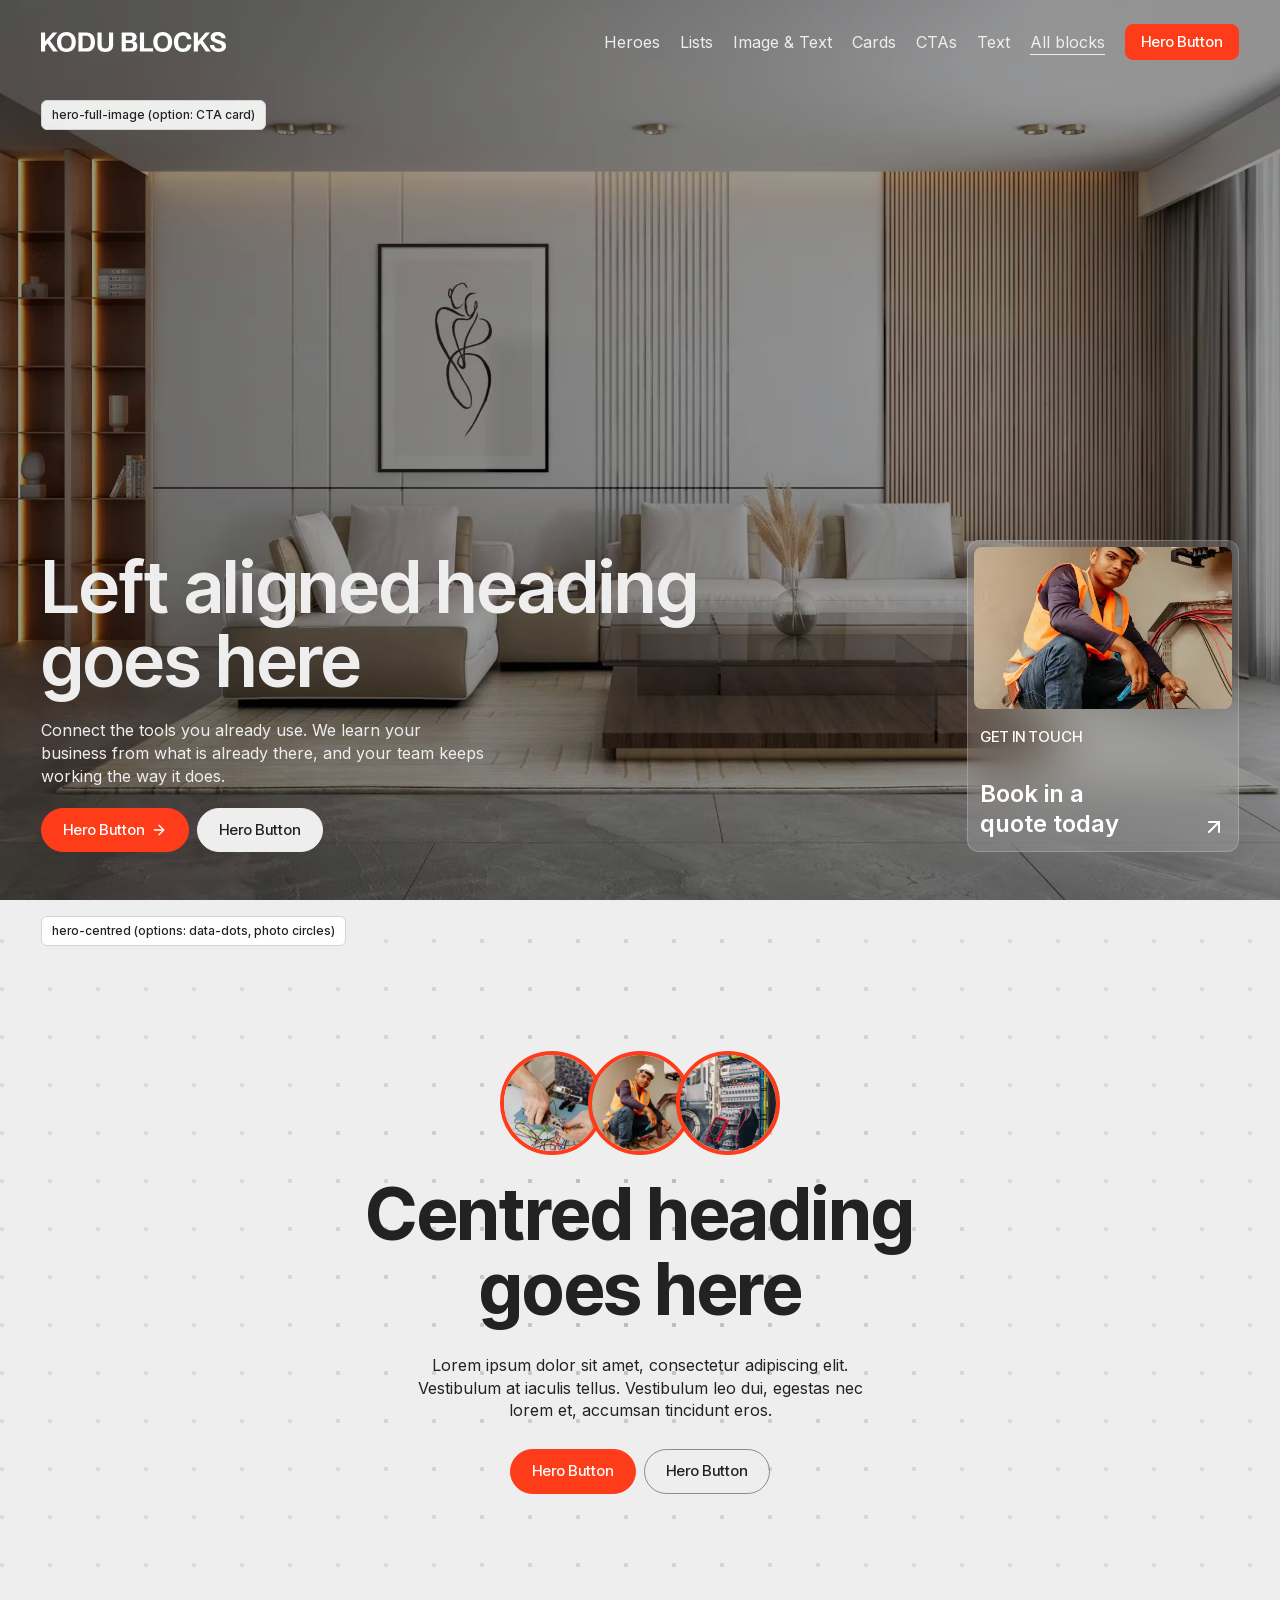
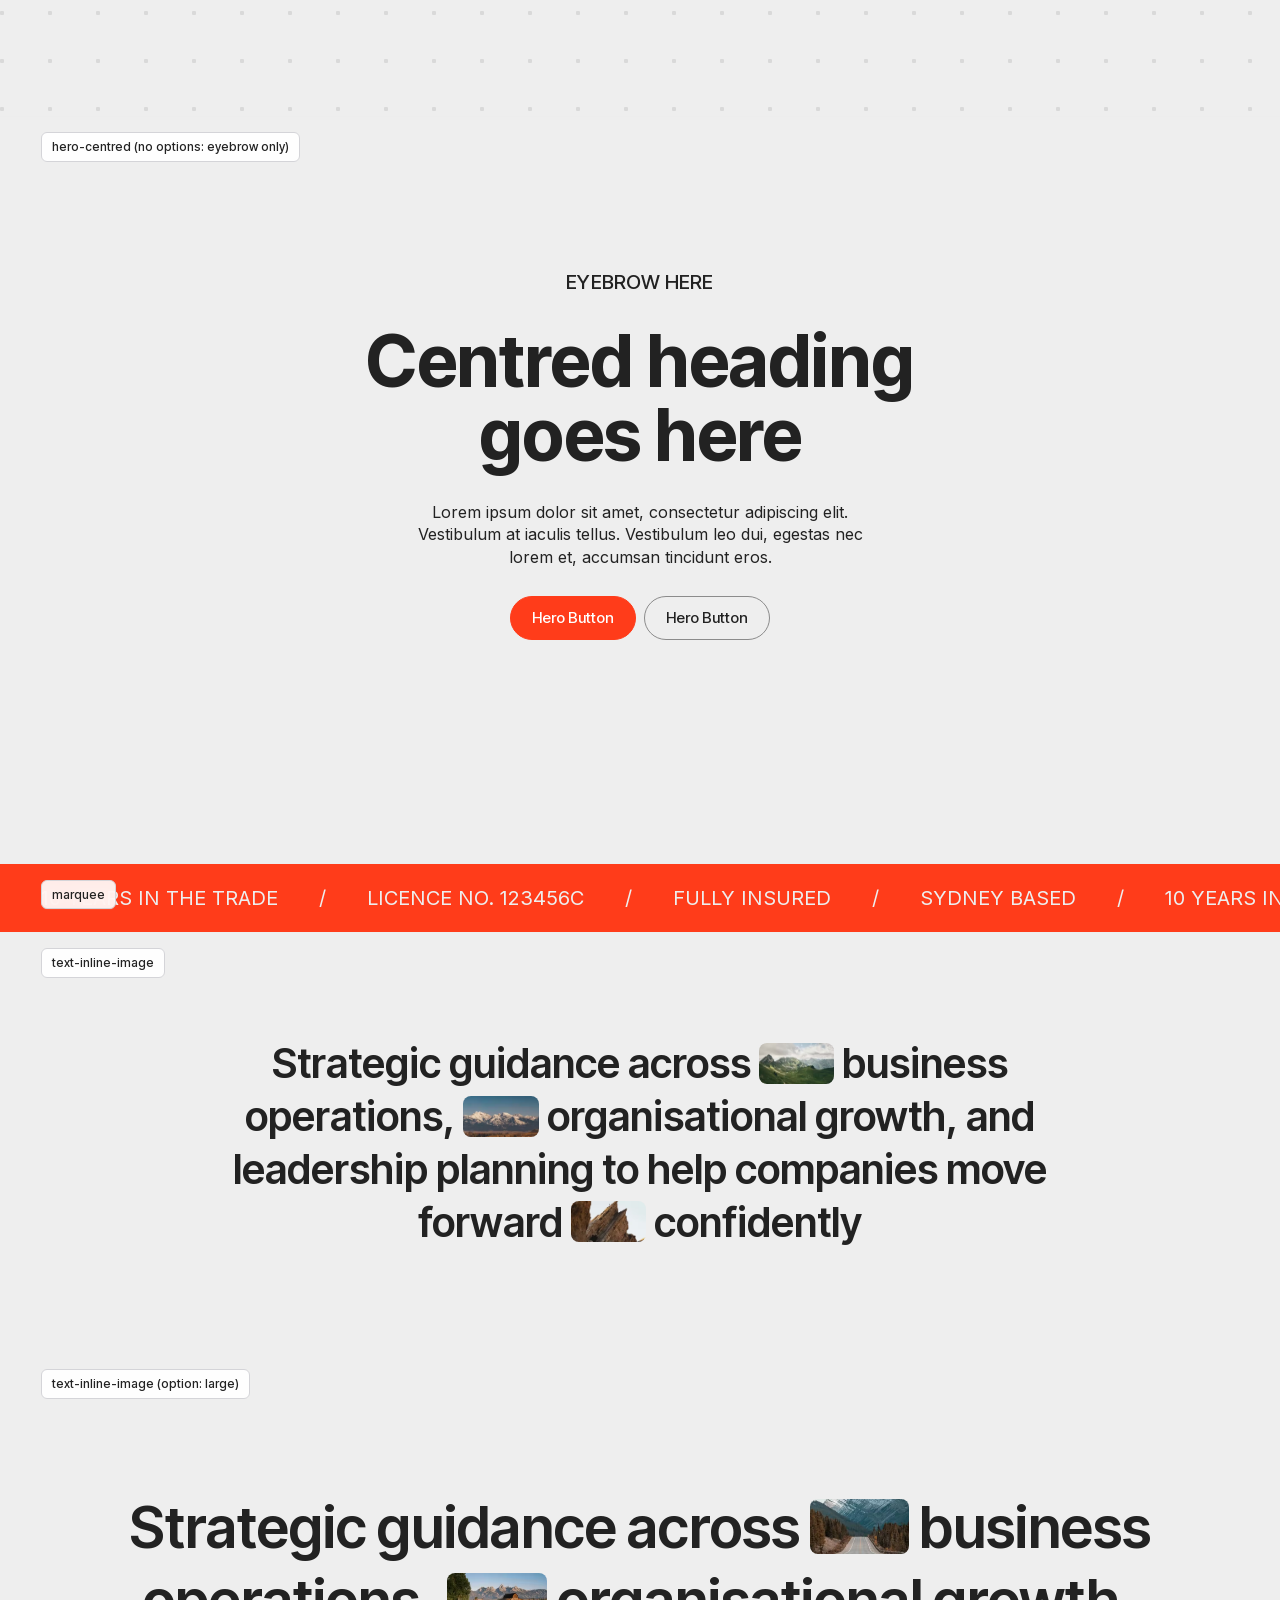
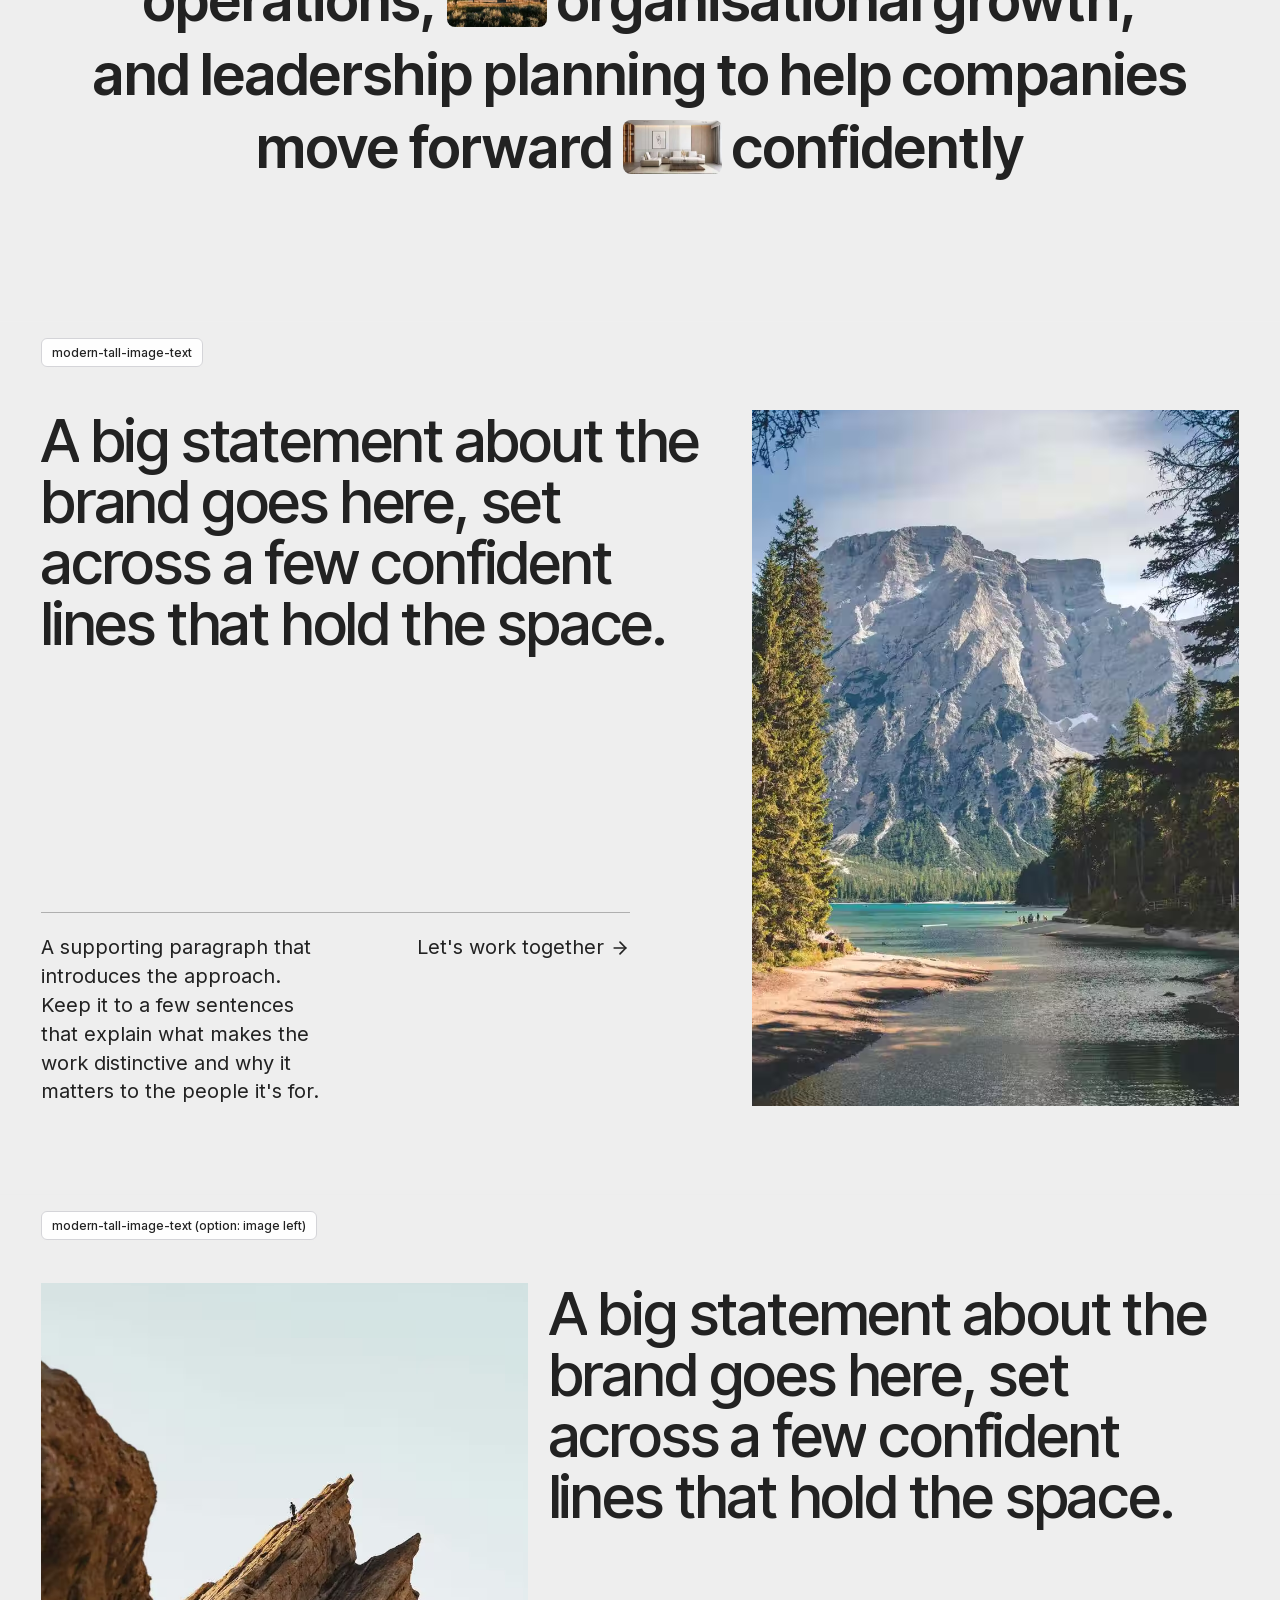
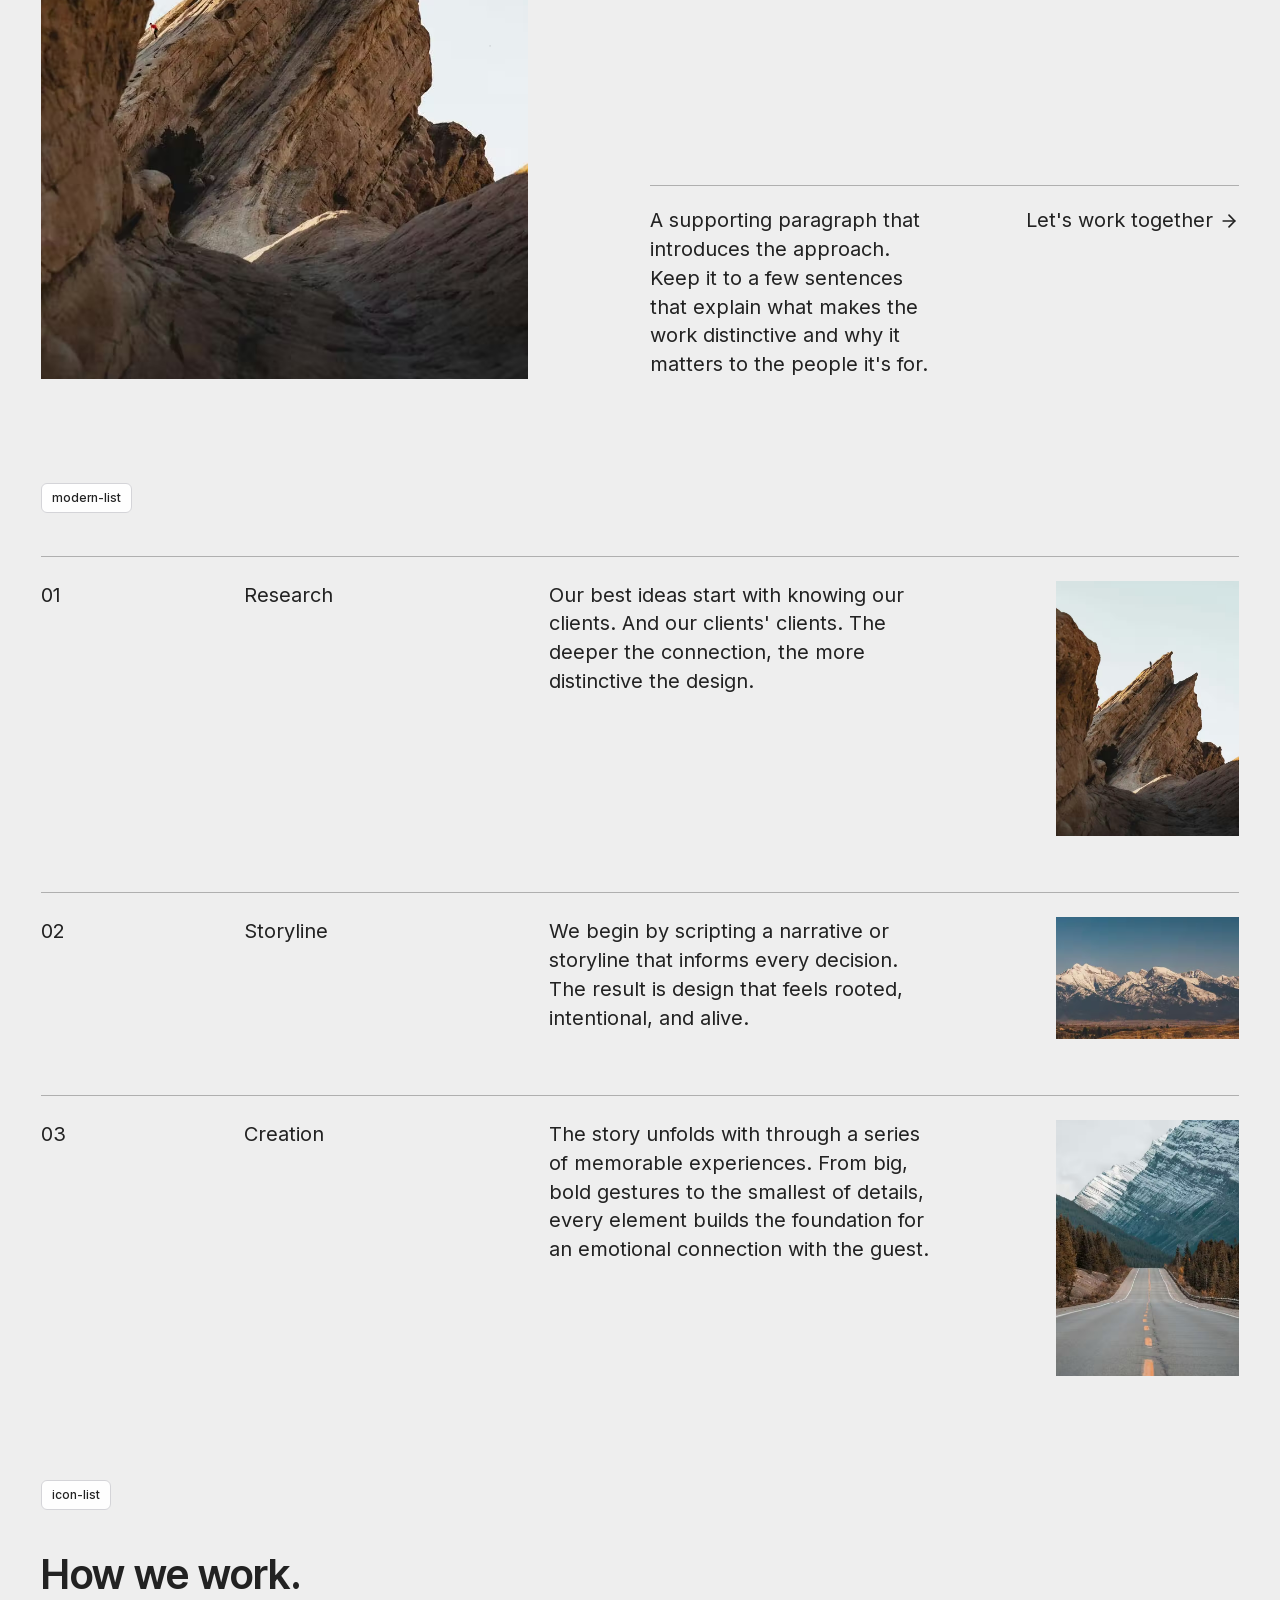
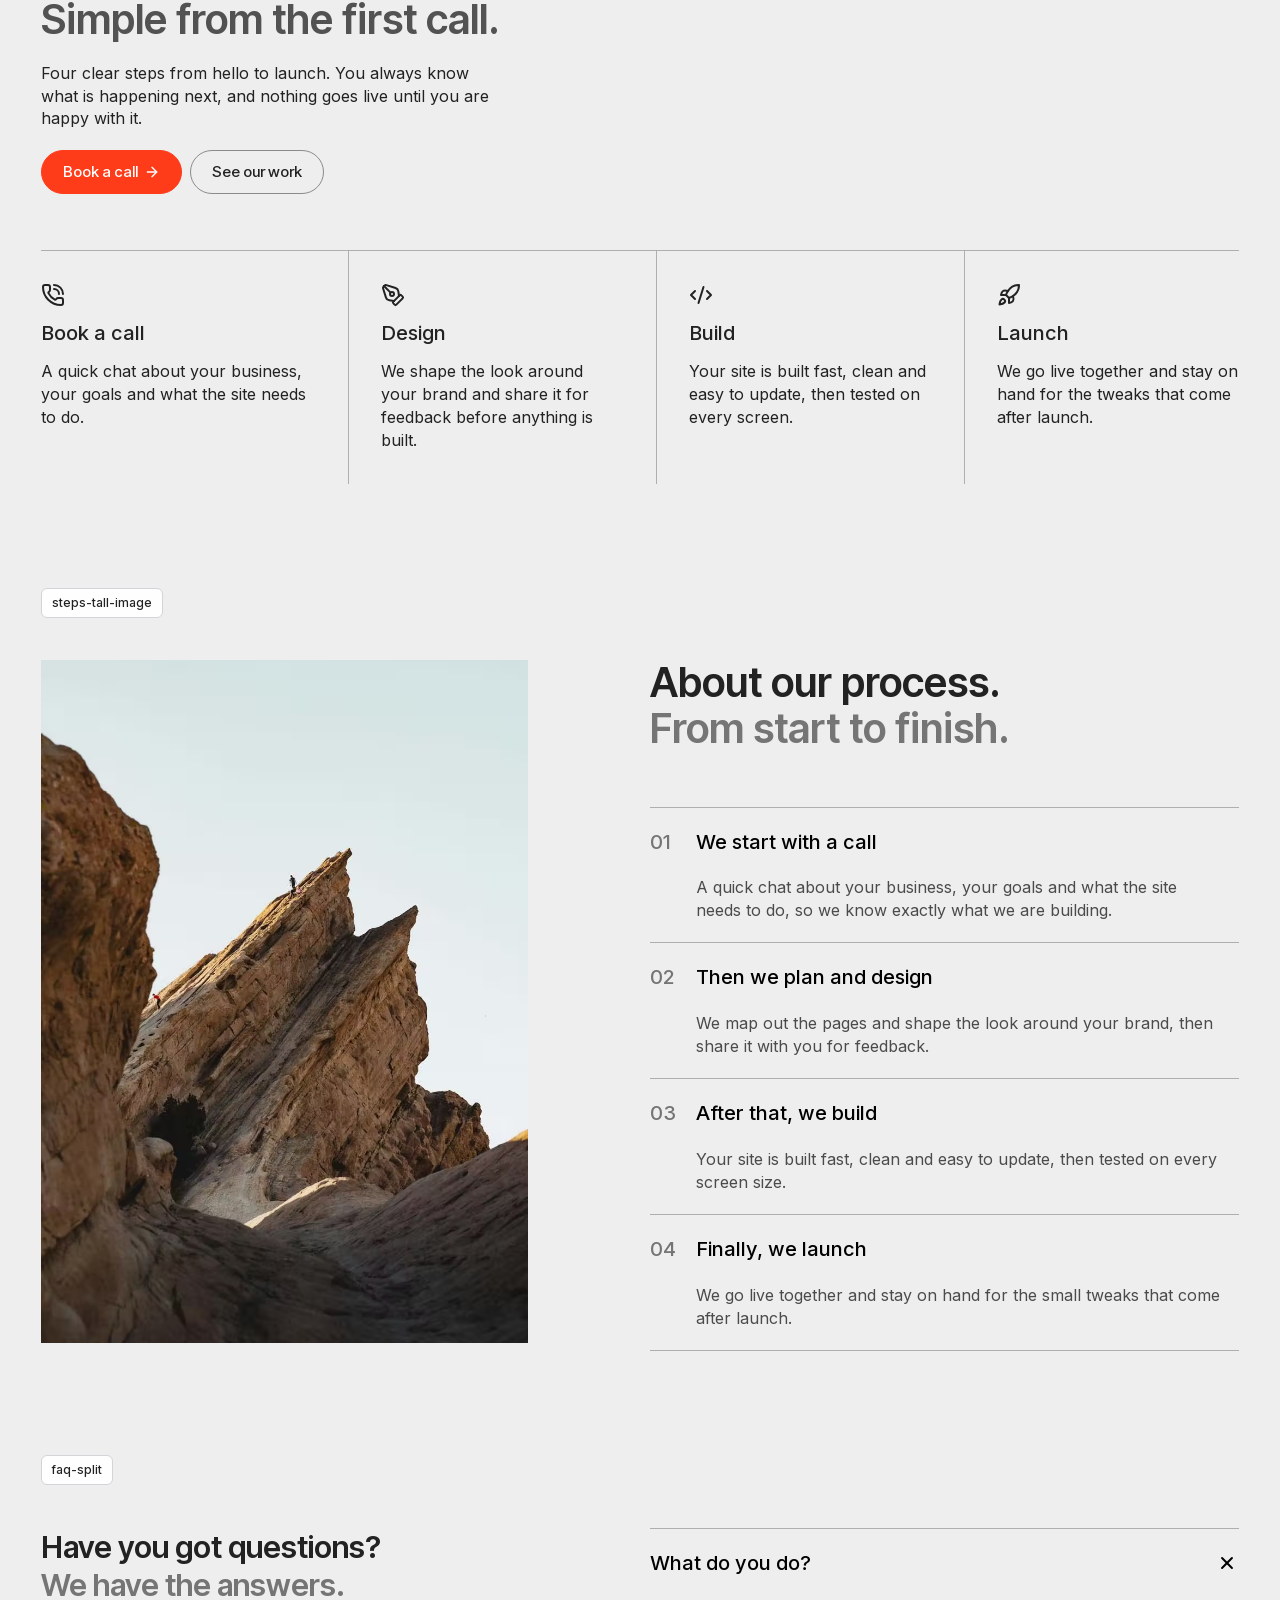
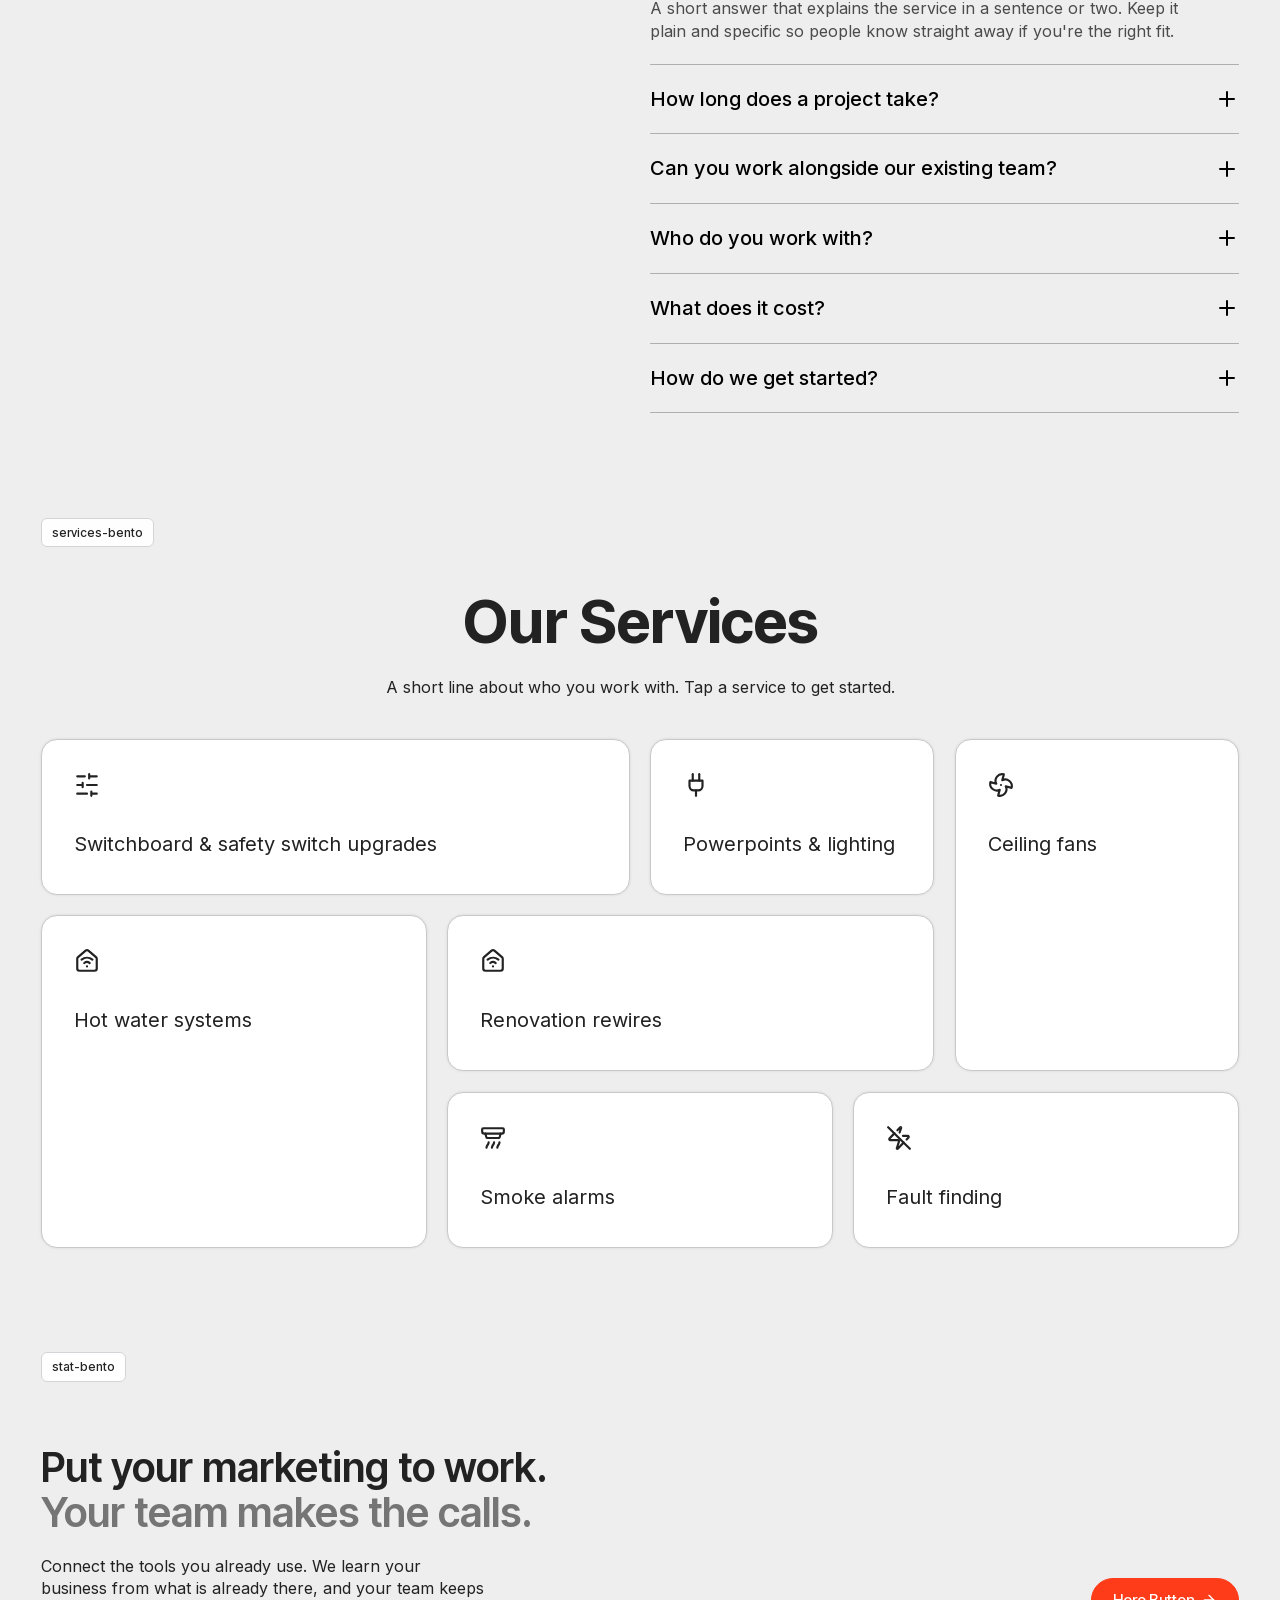
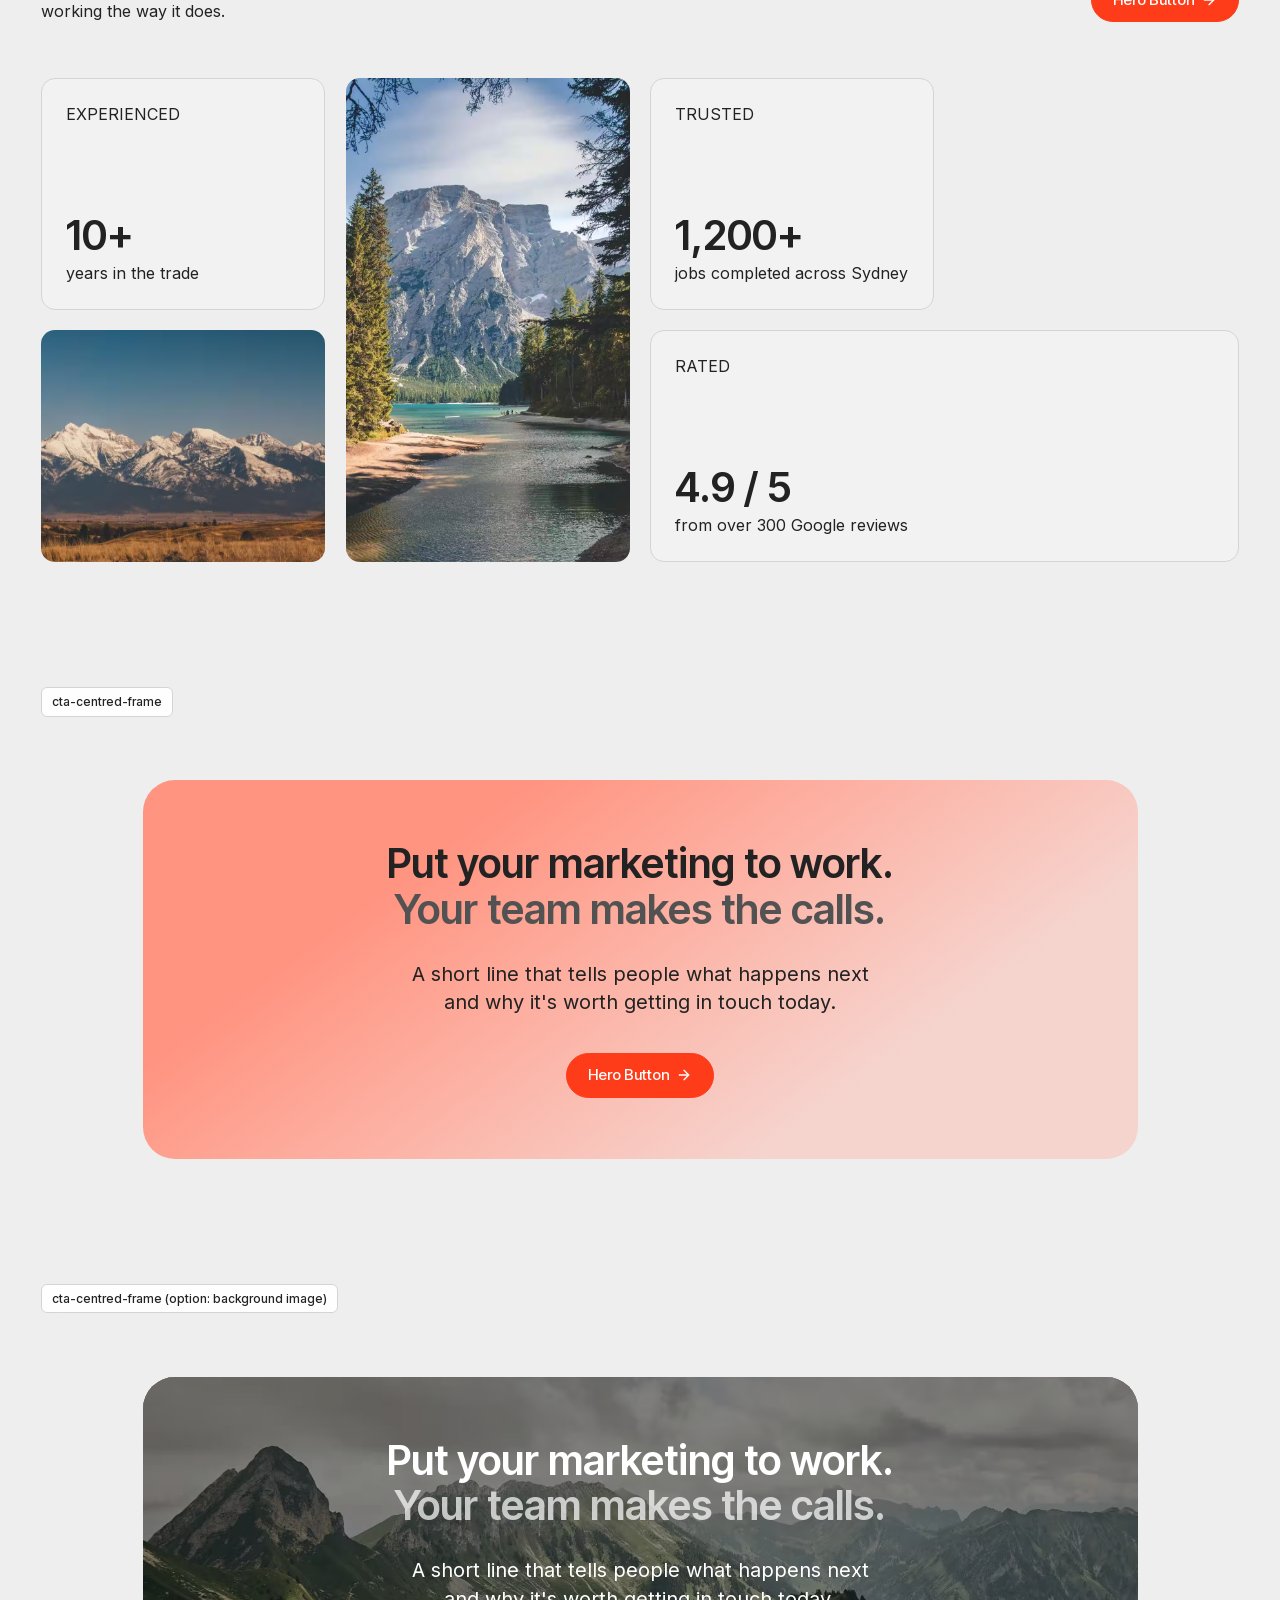
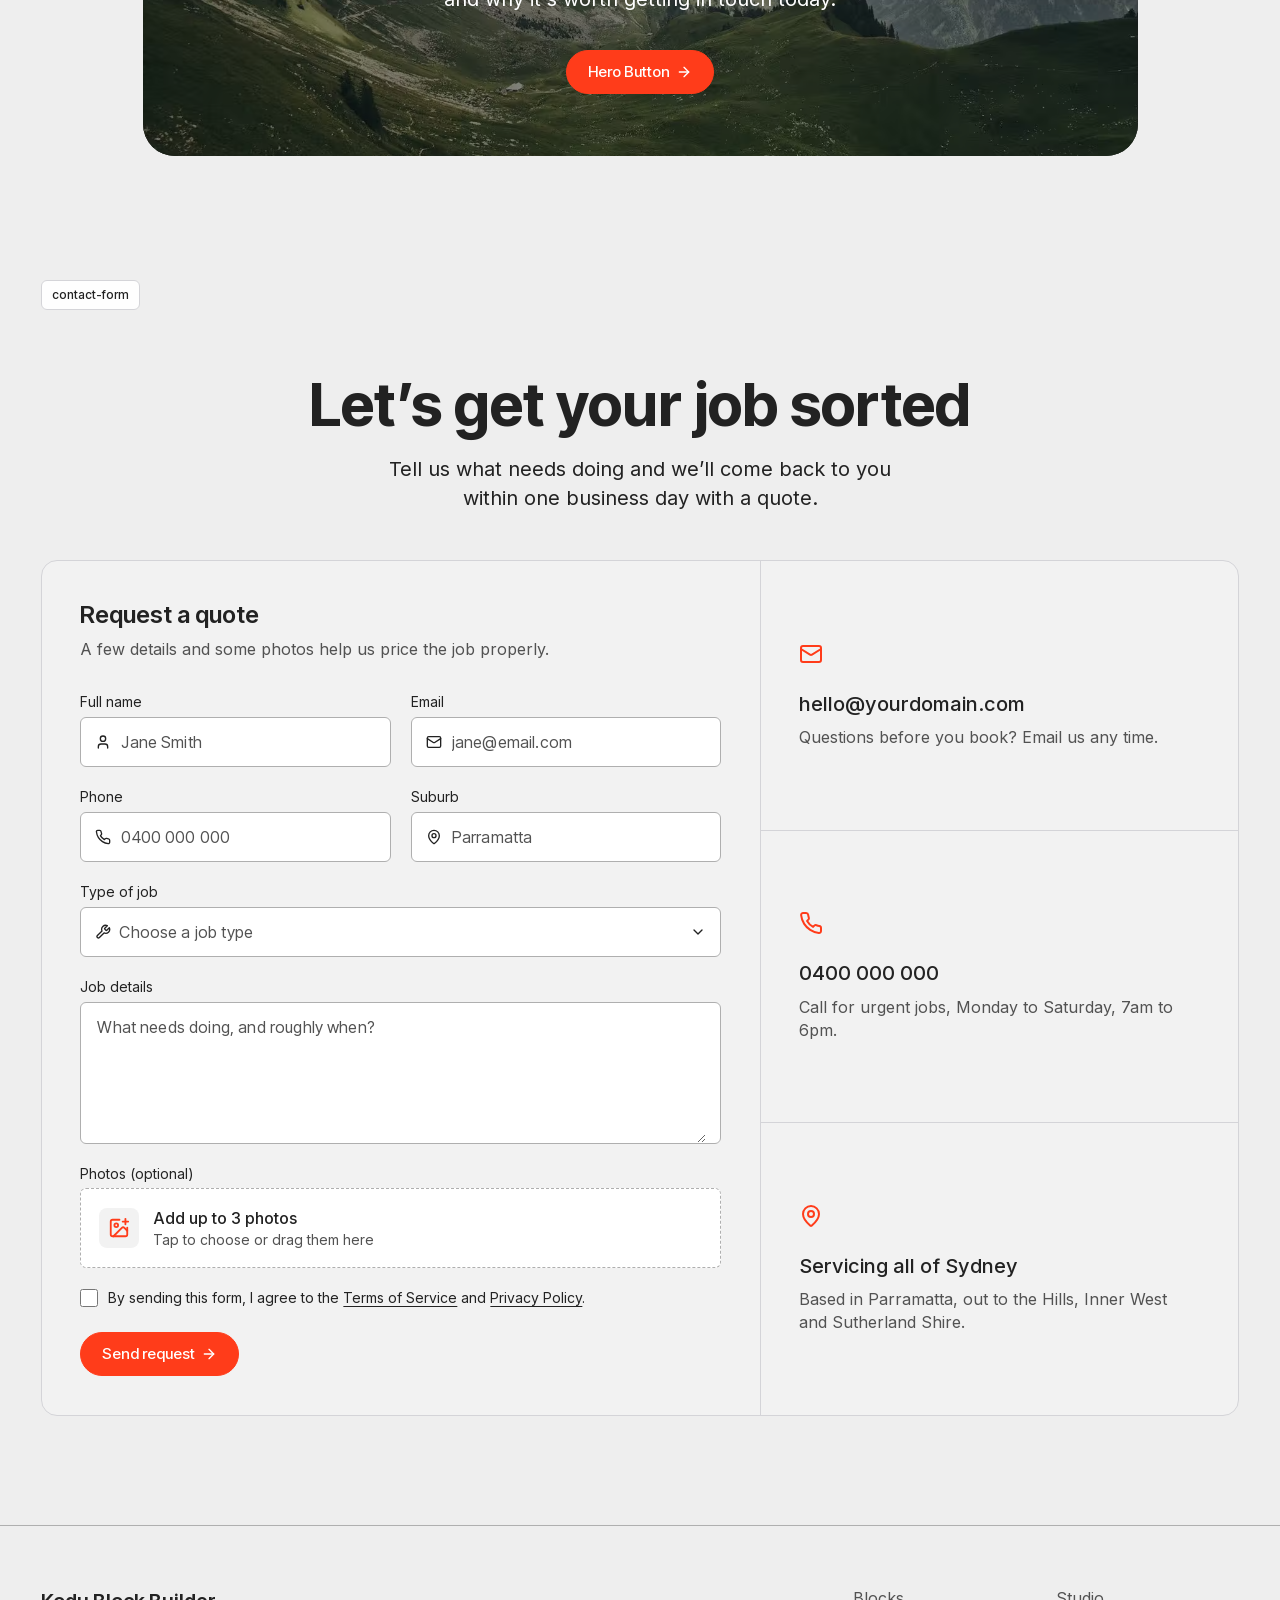
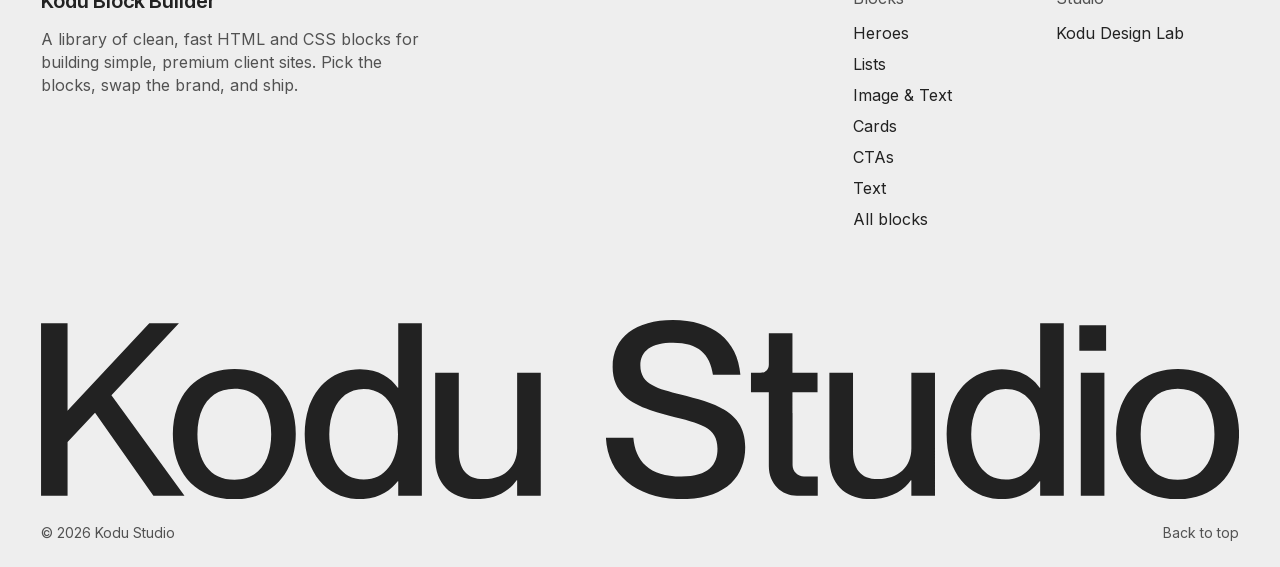
==== commit ea1e8de7: "Contact form block (job enquiry, photo upload x3, Figma field states) on CTAs, home and All blocks C" ====
--- a/all-blocks.html
+++ b/all-blocks.html
@@ -33,6 +33,8 @@
   <link rel="stylesheet" href="css/blocks/services-bento.css">
   <link rel="stylesheet" href="css/blocks/stat-bento.css">
   <link rel="stylesheet" href="css/blocks/cta-centred-frame.css">
+  <link rel="stylesheet" href="css/blocks/fields.css">
+  <link rel="stylesheet" href="css/blocks/contact-form.css">
   <link rel="stylesheet" href="css/all-blocks.css">
   <script src="js/components.js"></script>
   <script src="js/vendor/lenis.min.js" defer></script>
@@ -41,6 +43,7 @@
   <script type="module" src="js/menu.js"></script>
   <script type="module" src="js/header.js"></script>
   <script type="module" src="js/reveal.js"></script>
+  <script type="module" src="js/contact-form.js"></script>
   <script type="module" src="js/faq.js"></script>
   <script type="module" src="js/parallax.js"></script>
   <script type="module" src="js/dots.js"></script>
@@ -396,6 +399,85 @@
     </div>
   </section>
 
+  <!-- BLOCK: contact-form -->
+  <section class="container contact-form">
+    <div class="contact-form__head" data-reveal-stagger>
+      <h2 class="heading-lg">Let&rsquo;s get your job sorted</h2>
+      <p class="text-lg">Tell us what needs doing and we&rsquo;ll come back to you within one business day with a quote.</p>
+    </div>
+    <div class="contact-form__panel" data-reveal>
+      <form class="contact-form__form" action="#" method="post" enctype="multipart/form-data" data-contact-form data-demo>
+        <div class="contact-form__intro">
+          <h3 class="contact-form__title">Request a quote</h3>
+          <p>A few details and some photos help us price the job properly.</p>
+        </div>
+        <label class="field">
+          <span class="field__label">Full name</span>
+          <span class="field__control"><svg width="16" height="16" viewBox="0 0 24 24" fill="none" stroke="currentColor" stroke-width="2" stroke-linecap="round" stroke-linejoin="round" aria-hidden="true"><path d="M19 21v-2a4 4 0 0 0-4-4H9a4 4 0 0 0-4 4v2"/><circle cx="12" cy="7" r="4"/></svg><input type="text" name="name" placeholder="Jane Smith" autocomplete="name" required></span>
+          <span class="field__error"><svg width="18" height="18" viewBox="0 0 24 24" fill="none" stroke="currentColor" stroke-width="2" stroke-linecap="round" stroke-linejoin="round" aria-hidden="true"><circle cx="12" cy="12" r="10"/><line x1="12" x2="12" y1="8" y2="12"/><line x1="12" x2="12.01" y1="16" y2="16"/></svg> Please add your name</span>
+        </label>
+        <label class="field">
+          <span class="field__label">Email</span>
+          <span class="field__control"><svg width="16" height="16" viewBox="0 0 24 24" fill="none" stroke="currentColor" stroke-width="2" stroke-linecap="round" stroke-linejoin="round" aria-hidden="true"><rect width="20" height="16" x="2" y="4" rx="2"/><path d="m22 7-8.97 5.7a1.94 1.94 0 0 1-2.06 0L2 7"/></svg><input type="email" name="email" placeholder="jane@email.com" autocomplete="email" required></span>
+          <span class="field__error"><svg width="18" height="18" viewBox="0 0 24 24" fill="none" stroke="currentColor" stroke-width="2" stroke-linecap="round" stroke-linejoin="round" aria-hidden="true"><circle cx="12" cy="12" r="10"/><line x1="12" x2="12" y1="8" y2="12"/><line x1="12" x2="12.01" y1="16" y2="16"/></svg> Please add a valid email</span>
+        </label>
+        <label class="field">
+          <span class="field__label">Phone</span>
+          <span class="field__control"><svg width="16" height="16" viewBox="0 0 24 24" fill="none" stroke="currentColor" stroke-width="2" stroke-linecap="round" stroke-linejoin="round" aria-hidden="true"><path d="M22 16.92v3a2 2 0 0 1-2.18 2 19.79 19.79 0 0 1-8.63-3.07 19.5 19.5 0 0 1-6-6 19.79 19.79 0 0 1-3.07-8.67A2 2 0 0 1 4.11 2h3a2 2 0 0 1 2 1.72 12.84 12.84 0 0 0 .7 2.81 2 2 0 0 1-.45 2.11L8.09 9.91a16 16 0 0 0 6 6l1.27-1.27a2 2 0 0 1 2.11-.45 12.84 12.84 0 0 0 2.81.7A2 2 0 0 1 22 16.92z"/></svg><input type="tel" name="phone" placeholder="0400 000 000" autocomplete="tel" required></span>
+          <span class="field__error"><svg width="18" height="18" viewBox="0 0 24 24" fill="none" stroke="currentColor" stroke-width="2" stroke-linecap="round" stroke-linejoin="round" aria-hidden="true"><circle cx="12" cy="12" r="10"/><line x1="12" x2="12" y1="8" y2="12"/><line x1="12" x2="12.01" y1="16" y2="16"/></svg> Please add a phone number</span>
+        </label>
+        <label class="field">
+          <span class="field__label">Suburb</span>
+          <span class="field__control"><svg width="16" height="16" viewBox="0 0 24 24" fill="none" stroke="currentColor" stroke-width="2" stroke-linecap="round" stroke-linejoin="round" aria-hidden="true"><path d="M20 10c0 4.993-5.539 10.193-7.399 11.799a1 1 0 0 1-1.202 0C9.539 20.193 4 14.993 4 10a8 8 0 0 1 16 0"/><circle cx="12" cy="10" r="3"/></svg><input type="text" name="suburb" placeholder="Parramatta" autocomplete="address-level2"></span>
+        </label>
+        <label class="field field--full">
+          <span class="field__label">Type of job</span>
+          <span class="field__control"><svg width="16" height="16" viewBox="0 0 24 24" fill="none" stroke="currentColor" stroke-width="2" stroke-linecap="round" stroke-linejoin="round" aria-hidden="true"><path d="M14.7 6.3a1 1 0 0 0 0 1.4l1.6 1.6a1 1 0 0 0 1.4 0l3.77-3.77a6 6 0 0 1-7.94 7.94l-6.91 6.91a2.12 2.12 0 0 1-3-3l6.91-6.91a6 6 0 0 1 7.94-7.94l-3.76 3.76z"/></svg><select name="job" required><option value="" disabled selected>Choose a job type</option><option>Switchboard upgrade</option><option>Powerpoints &amp; lighting</option><option>Ceiling fans</option><option>Hot water</option><option>Renovation rewire</option><option>Something else</option></select><svg width="16" height="16" viewBox="0 0 24 24" fill="none" stroke="currentColor" stroke-width="2" stroke-linecap="round" stroke-linejoin="round" aria-hidden="true"><path d="m6 9 6 6 6-6"/></svg></span>
+          <span class="field__error"><svg width="18" height="18" viewBox="0 0 24 24" fill="none" stroke="currentColor" stroke-width="2" stroke-linecap="round" stroke-linejoin="round" aria-hidden="true"><circle cx="12" cy="12" r="10"/><line x1="12" x2="12" y1="8" y2="12"/><line x1="12" x2="12.01" y1="16" y2="16"/></svg> Please choose a job type</span>
+        </label>
+        <label class="field field--full">
+          <span class="field__label">Job details</span>
+          <span class="field__control"><textarea name="message" placeholder="What needs doing, and roughly when?" required></textarea></span>
+          <span class="field__error"><svg width="18" height="18" viewBox="0 0 24 24" fill="none" stroke="currentColor" stroke-width="2" stroke-linecap="round" stroke-linejoin="round" aria-hidden="true"><circle cx="12" cy="12" r="10"/><line x1="12" x2="12" y1="8" y2="12"/><line x1="12" x2="12.01" y1="16" y2="16"/></svg> Please tell us a little about the job</span>
+        </label>
+        <div class="contact-form__photos">
+          <div class="field">
+            <span class="field__label">Photos (optional)</span>
+            <label class="contact-form__drop">
+              <svg width="24" height="24" viewBox="0 0 24 24" fill="none" stroke="currentColor" stroke-width="2" stroke-linecap="round" stroke-linejoin="round" aria-hidden="true"><path d="M16 5h6"/><path d="M19 2v6"/><path d="M21 11.5V19a2 2 0 0 1-2 2H5a2 2 0 0 1-2-2V5a2 2 0 0 1 2-2h7.5"/><path d="m21 15-3.086-3.086a2 2 0 0 0-2.828 0L6 21"/><circle cx="9" cy="9" r="2"/></svg>
+              <span><strong>Add up to 3 photos</strong>Tap to choose or drag them here</span>
+              <input type="file" name="photos" accept="image/*" multiple>
+            </label>
+          </div>
+          <ul class="contact-form__previews" aria-label="Chosen photos"></ul>
+        </div>
+        <label class="field-check">
+          <input type="checkbox" name="consent" required>
+          <span>By sending this form, I agree to the <a href="#">Terms of Service</a> and <a href="#">Privacy Policy</a>.</span>
+        </label>
+        <button class="btn btn--44 btn--pill contact-form__submit" type="submit">Send request <svg width="16" height="16" viewBox="0 0 24 24" fill="none" stroke="currentColor" stroke-width="2" stroke-linecap="round" stroke-linejoin="round" aria-hidden="true"><path d="M5 12h14"/><path d="m12 5 7 7-7 7"/></svg></button>
+        <p class="contact-form__sent" role="status" hidden>Thanks, your request is in. We&rsquo;ll be in touch within one business day.</p>
+      </form>
+      <div class="contact-form__details">
+        <div class="contact-form__item">
+          <svg width="24" height="24" viewBox="0 0 24 24" fill="none" stroke="currentColor" stroke-width="2" stroke-linecap="round" stroke-linejoin="round" aria-hidden="true"><rect width="20" height="16" x="2" y="4" rx="2"/><path d="m22 7-8.97 5.7a1.94 1.94 0 0 1-2.06 0L2 7"/></svg>
+          <a href="mailto:hello@yourdomain.com">hello@yourdomain.com</a>
+          <p>Questions before you book? Email us any time.</p>
+        </div>
+        <div class="contact-form__item">
+          <svg width="24" height="24" viewBox="0 0 24 24" fill="none" stroke="currentColor" stroke-width="2" stroke-linecap="round" stroke-linejoin="round" aria-hidden="true"><path d="M22 16.92v3a2 2 0 0 1-2.18 2 19.79 19.79 0 0 1-8.63-3.07 19.5 19.5 0 0 1-6-6 19.79 19.79 0 0 1-3.07-8.67A2 2 0 0 1 4.11 2h3a2 2 0 0 1 2 1.72 12.84 12.84 0 0 0 .7 2.81 2 2 0 0 1-.45 2.11L8.09 9.91a16 16 0 0 0 6 6l1.27-1.27a2 2 0 0 1 2.11-.45 12.84 12.84 0 0 0 2.81.7A2 2 0 0 1 22 16.92z"/></svg>
+          <a href="tel:+61400000000">0400 000 000</a>
+          <p>Call for urgent jobs, Monday to Saturday, 7am to 6pm.</p>
+        </div>
+        <div class="contact-form__item">
+          <svg width="24" height="24" viewBox="0 0 24 24" fill="none" stroke="currentColor" stroke-width="2" stroke-linecap="round" stroke-linejoin="round" aria-hidden="true"><path d="M20 10c0 4.993-5.539 10.193-7.399 11.799a1 1 0 0 1-1.202 0C9.539 20.193 4 14.993 4 10a8 8 0 0 1 16 0"/><circle cx="12" cy="10" r="3"/></svg>
+          <strong>Servicing all of Sydney</strong>
+          <p>Based in Parramatta, out to the Hills, Inner West and Sutherland Shire.</p>
+        </div>
+      </div>
+    </div>
+  </section>
+
 </main>
 
 <!-- BLOCK: footer (js/components.js) -->
--- a/css/base.css
+++ b/css/base.css
@@ -5,12 +5,12 @@
    ========================================================================== */
 
 /* Fonts: self-hosted variable fonts (Latin), so text needs no third-party
-   request. Inter Tight 500–700 (headings, buttons), Inter 400–600 (body).
+   request. Inter Tight 400–700 (headings, buttons, field text), Inter 400–600 (body).
    For a client, drop their woff2 files in assets/fonts and edit these. */
 @font-face {
   font-family: "Inter Tight";
   font-style: normal;
-  font-weight: 500 700;
+  font-weight: 400 700;
   font-display: swap;
   src: url("../assets/fonts/inter-tight-latin.woff2") format("woff2");
 }
@@ -50,6 +50,16 @@
   --surface: var(--white);                /* cards */
   --card-bg: #f2f2f2;                     /* Brand Colours/Off-White (stat cards) */
   --card-border: #d4d4d8;                 /* card outline */
+
+  /* Form fields (Figma Input Field) */
+  --field-bg: var(--white);
+  --field-text: var(--neutral-900);
+  --field-text-placeholder: var(--neutral-500);
+  --field-border: var(--neutral-200);
+  --field-border-hover: #4874f6;
+  --field-border-active: #1a51f4;
+  --field-border-focus: #96affa;
+  --field-border-error: #c41212;
   --dot: #d9d9d9;                         /* dot field grid (Figma hero dots) */
 
   --btn-primary-bg: var(--brand);
@@ -80,6 +90,7 @@
   --section-md: clamp(64px, 6.9vw, 104px); /* Section/section-md */
   --section-sm: clamp(48px, 4.8vw, 72px);  /* Section/section-sm */
   --text-gap-md: 28px;                     /* Text Gap/text-gap-md */
+  --content-gap-md: clamp(40px, 3.7vw, 56px); /* Conent Gap/content-gap-md */
   --max: 1680px;
   --radius: 16px;
   --header-h: 84px;
--- a/css/blocks/fields.css
+++ b/css/blocks/fields.css
@@ -0,0 +1,104 @@
+/* Form fields (Figma Input Field) — shared by any block with a form.
+   <label class="field">
+     <span class="field__label">Label</span>
+     <span class="field__control">[icon] <input> [icon]</span>
+     <span class="field__error">[icon] Message</span>
+   </label>
+   States: hover, active (focus) and error, as Figma. Errors show once the
+   visitor has interacted with an invalid field (:user-invalid), no JS. */
+
+.field {
+  display: flex;
+  flex-direction: column;
+  gap: 5px;
+  color: var(--field-text);
+}
+
+.field__label {
+  font-size: 14px;
+  line-height: 1.4;
+}
+
+.field__control {
+  display: flex;
+  align-items: center;
+  gap: 8px;
+  padding: 0 14px;
+  border: 1px solid var(--field-border);
+  border-radius: 6px;
+  background: var(--field-bg);
+  transition: border-color 0.2s, box-shadow 0.2s;
+}
+.field__control > svg { flex: none; }
+
+.field__control :is(input, select, textarea) {
+  flex: 1;
+  min-width: 0;
+  padding-block: 13px;
+  border: 0;
+  outline: 0;
+  background: none;
+  color: inherit;
+  font-family: var(--font-primary);  /* Labels/Large: Inter Tight 16, 1% tracking */
+  font-size: var(--body);
+  font-weight: 400;
+  line-height: 1.4;
+  letter-spacing: 0.01em;
+}
+.field__control ::placeholder { color: var(--field-text-placeholder); opacity: 1; }
+
+/* Select: native list, own chevron (the svg after it) */
+.field__control select { appearance: none; cursor: pointer; }
+.field__control select:invalid { color: var(--field-text-placeholder); }
+.field__control select + svg { margin-left: -24px; pointer-events: none; }
+.field__control select { padding-right: 24px; }
+
+.field__control textarea {
+  min-height: 140px;
+  resize: vertical;
+}
+.field__control:has(textarea) { align-items: flex-start; }
+
+/* Hover: 1.5px blue (the extra half pixel is a shadow, so nothing shifts) */
+.field__control:hover {
+  border-color: var(--field-border-hover);
+  box-shadow: 0 0 0 0.5px var(--field-border-hover);
+}
+
+/* Active */
+.field__control:focus-within {
+  border-color: var(--field-border-active);
+  box-shadow: 0 0 0 2px var(--field-border-focus);
+}
+
+/* Error */
+.field__control:has(:user-invalid) {
+  border-color: var(--field-border-error);
+  box-shadow: 0 0 0 0.5px var(--field-border-error);
+}
+.field__error {
+  display: none;
+  align-items: center;
+  gap: 3px;
+  color: var(--field-border-error);
+  font-size: 14px;
+  line-height: 1.4;
+}
+.field:has(:user-invalid) .field__error { display: flex; }
+
+/* Checkbox (consent) */
+.field-check {
+  display: flex;
+  align-items: flex-start;
+  gap: 10px;
+  font-size: 14px;
+  line-height: 1.4;
+}
+.field-check input {
+  flex: none;
+  width: 18px;
+  height: 18px;
+  margin: 1px 0 0;
+  accent-color: var(--brand);
+}
+.field-check a { text-decoration: underline; text-underline-offset: 3px; }
--- a/css/blocks/contact-form.css
+++ b/css/blocks/contact-form.css
@@ -0,0 +1,179 @@
+/* Contact — Form + Details (ref: BYQ contact section, light mode)
+   Centred heading, then a panel: job enquiry form on the left (fields from
+   fields.css, photo upload for up to 3 images) and contact details with
+   Lucide icons on the right. Same width as services-bento: columns 2–11 on
+   wide screens, full width at 1380px and below. */
+
+.contact-form {
+  padding-block: var(--section-lg);
+}
+
+.contact-form__head {
+  max-width: 914px;
+  margin: 0 auto var(--content-gap-md);
+  display: flex;
+  flex-direction: column;
+  align-items: center;
+  gap: 20px;
+  text-align: center;
+}
+.contact-form__head p { max-width: 560px; }
+
+.contact-form__panel {
+  display: grid;
+  grid-template-columns: minmax(0, 3fr) minmax(0, 2fr);
+  border: 1px solid var(--card-border);
+  border-radius: var(--radius);
+  background: var(--card-bg);
+  overflow: clip;
+}
+
+@media (min-width: 1381px) {
+  .contact-form__panel {
+    margin-inline: calc((100% - 11 * var(--gutter)) / 12 + var(--gutter));
+  }
+}
+
+/* ---------- Form ---------- */
+
+.contact-form__form {
+  display: grid;
+  grid-template-columns: repeat(2, minmax(0, 1fr));
+  gap: 20px;
+  padding: clamp(24px, 3vw, 44px);
+}
+.contact-form__form > :is(.contact-form__intro, .field--full, .contact-form__photos, .field-check, .contact-form__submit) {
+  grid-column: 1 / -1;
+}
+
+.contact-form__intro {
+  display: flex;
+  flex-direction: column;
+  gap: 8px;
+  margin-bottom: 12px;
+}
+.contact-form__title {
+  font-family: var(--font-heading);
+  font-size: 24px;
+  font-weight: 600;
+  line-height: 1.26;
+}
+.contact-form__intro p:last-child { color: var(--text-soft); }
+
+/* Photo upload: drop zone (the file input covers it, so click and
+   drag-and-drop both work natively), then up to 3 previews */
+.contact-form__drop {
+  position: relative;
+  display: flex;
+  align-items: center;
+  gap: 14px;
+  padding: 18px;
+  border: 1px dashed var(--field-border);
+  border-radius: 6px;
+  background: var(--field-bg);
+  transition: border-color 0.2s, box-shadow 0.2s;
+}
+.contact-form__drop:hover { border-color: var(--field-border-hover); }
+.contact-form__drop:focus-within {
+  border-style: solid;
+  border-color: var(--field-border-active);
+  box-shadow: 0 0 0 2px var(--field-border-focus);
+}
+.contact-form__drop input {
+  position: absolute;
+  inset: 0;
+  opacity: 0;
+  cursor: pointer;
+}
+.contact-form__drop svg {
+  flex: none;
+  width: 40px;
+  height: 40px;
+  padding: 9px;
+  border-radius: 8px;
+  background: var(--card-bg);
+  color: var(--brand);
+}
+.contact-form__drop span { font-size: 14px; line-height: 1.4; color: var(--text-soft); }
+.contact-form__drop strong { display: block; color: var(--field-text); font-size: var(--body); font-weight: 500; }
+.contact-form__drop.is-full { opacity: 0.5; pointer-events: none; }
+
+.contact-form__previews {
+  display: grid;
+  grid-template-columns: repeat(3, minmax(0, 1fr));
+  gap: 12px;
+  margin-top: 12px;
+}
+.contact-form__previews:empty { display: none; }
+.contact-form__previews li {
+  position: relative;
+  aspect-ratio: 4 / 3;
+  border-radius: 6px;
+  overflow: clip;
+}
+.contact-form__previews img { width: 100%; height: 100%; object-fit: cover; }
+.contact-form__previews button {
+  position: absolute;
+  top: 6px;
+  right: 6px;
+  display: grid;
+  place-items: center;
+  width: 28px;
+  height: 28px;
+  border-radius: 999px;
+  background: rgb(0 0 0 / 0.6);
+  color: var(--white);
+}
+
+.contact-form__submit { justify-self: start; margin-top: 4px; }
+
+.contact-form__sent {
+  grid-column: 1 / -1;
+  color: var(--text-soft);
+}
+
+/* ---------- Details ---------- */
+
+.contact-form__details {
+  display: grid;
+  border-left: 1px solid var(--card-border);
+}
+
+.contact-form__item {
+  display: flex;
+  flex-direction: column;
+  justify-content: center;
+  gap: 8px;
+  padding: clamp(24px, 3vw, 44px);
+  line-height: 1.44;
+}
+.contact-form__item + .contact-form__item { border-top: 1px solid var(--card-border); }
+.contact-form__item svg { margin-bottom: 16px; color: var(--brand); }
+.contact-form__item a,
+.contact-form__item strong {
+  width: fit-content;
+  font-size: var(--body-lg);
+  font-weight: 500;
+}
+.contact-form__item a:hover { opacity: 0.6; }
+.contact-form__item p { color: var(--text-soft); }
+
+/* Tablet: details under the form, side by side */
+@media (max-width: 1023px) {
+  .contact-form__panel { grid-template-columns: minmax(0, 1fr); }
+  .contact-form__details {
+    grid-template-columns: repeat(3, minmax(0, 1fr));
+    border-left: 0;
+    border-top: 1px solid var(--card-border);
+  }
+  .contact-form__item { justify-content: flex-start; }
+  .contact-form__item + .contact-form__item { border-top: 0; border-left: 1px solid var(--card-border); }
+}
+
+/* Mobile: one column throughout */
+@media (max-width: 767px) {
+  .contact-form__form,
+  .contact-form__details { grid-template-columns: minmax(0, 1fr); }
+  .contact-form__item + .contact-form__item { border-left: 0; border-top: 1px solid var(--card-border); }
+  .contact-form__previews { gap: 8px; }
+}
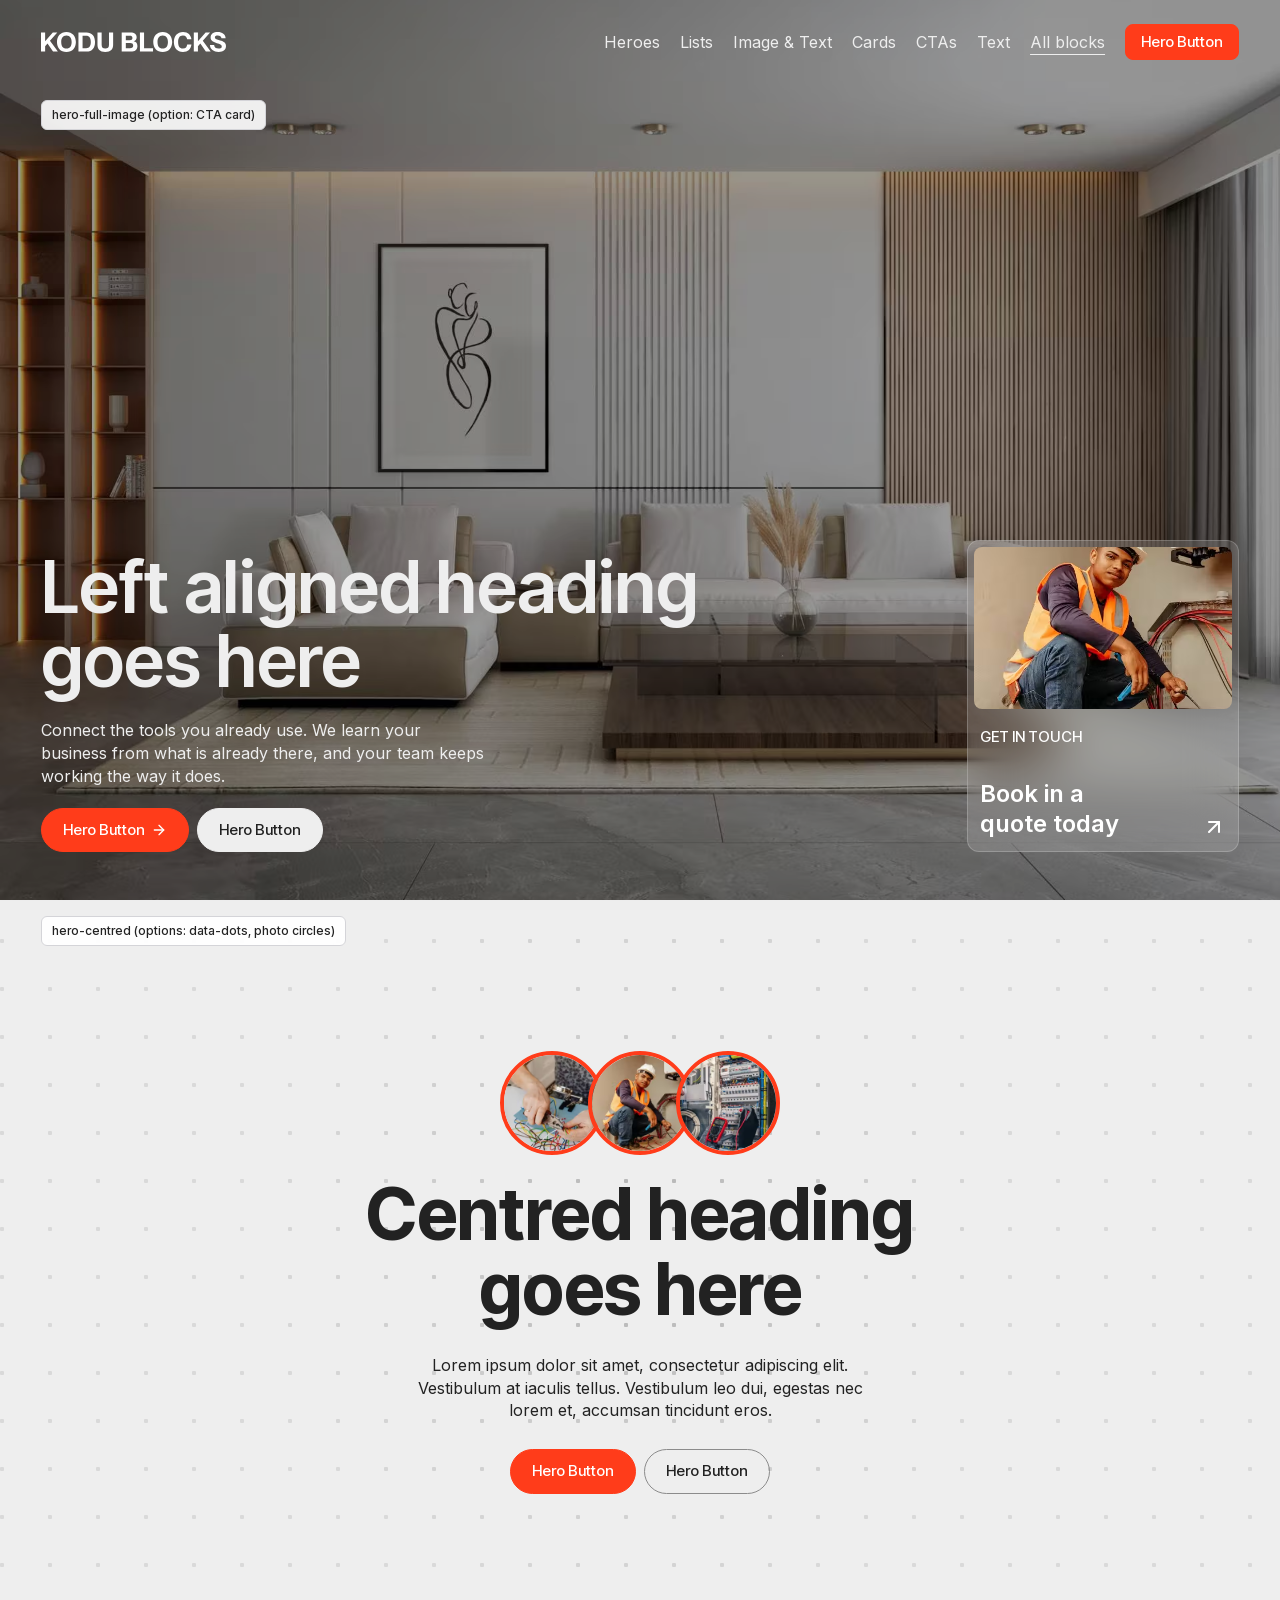
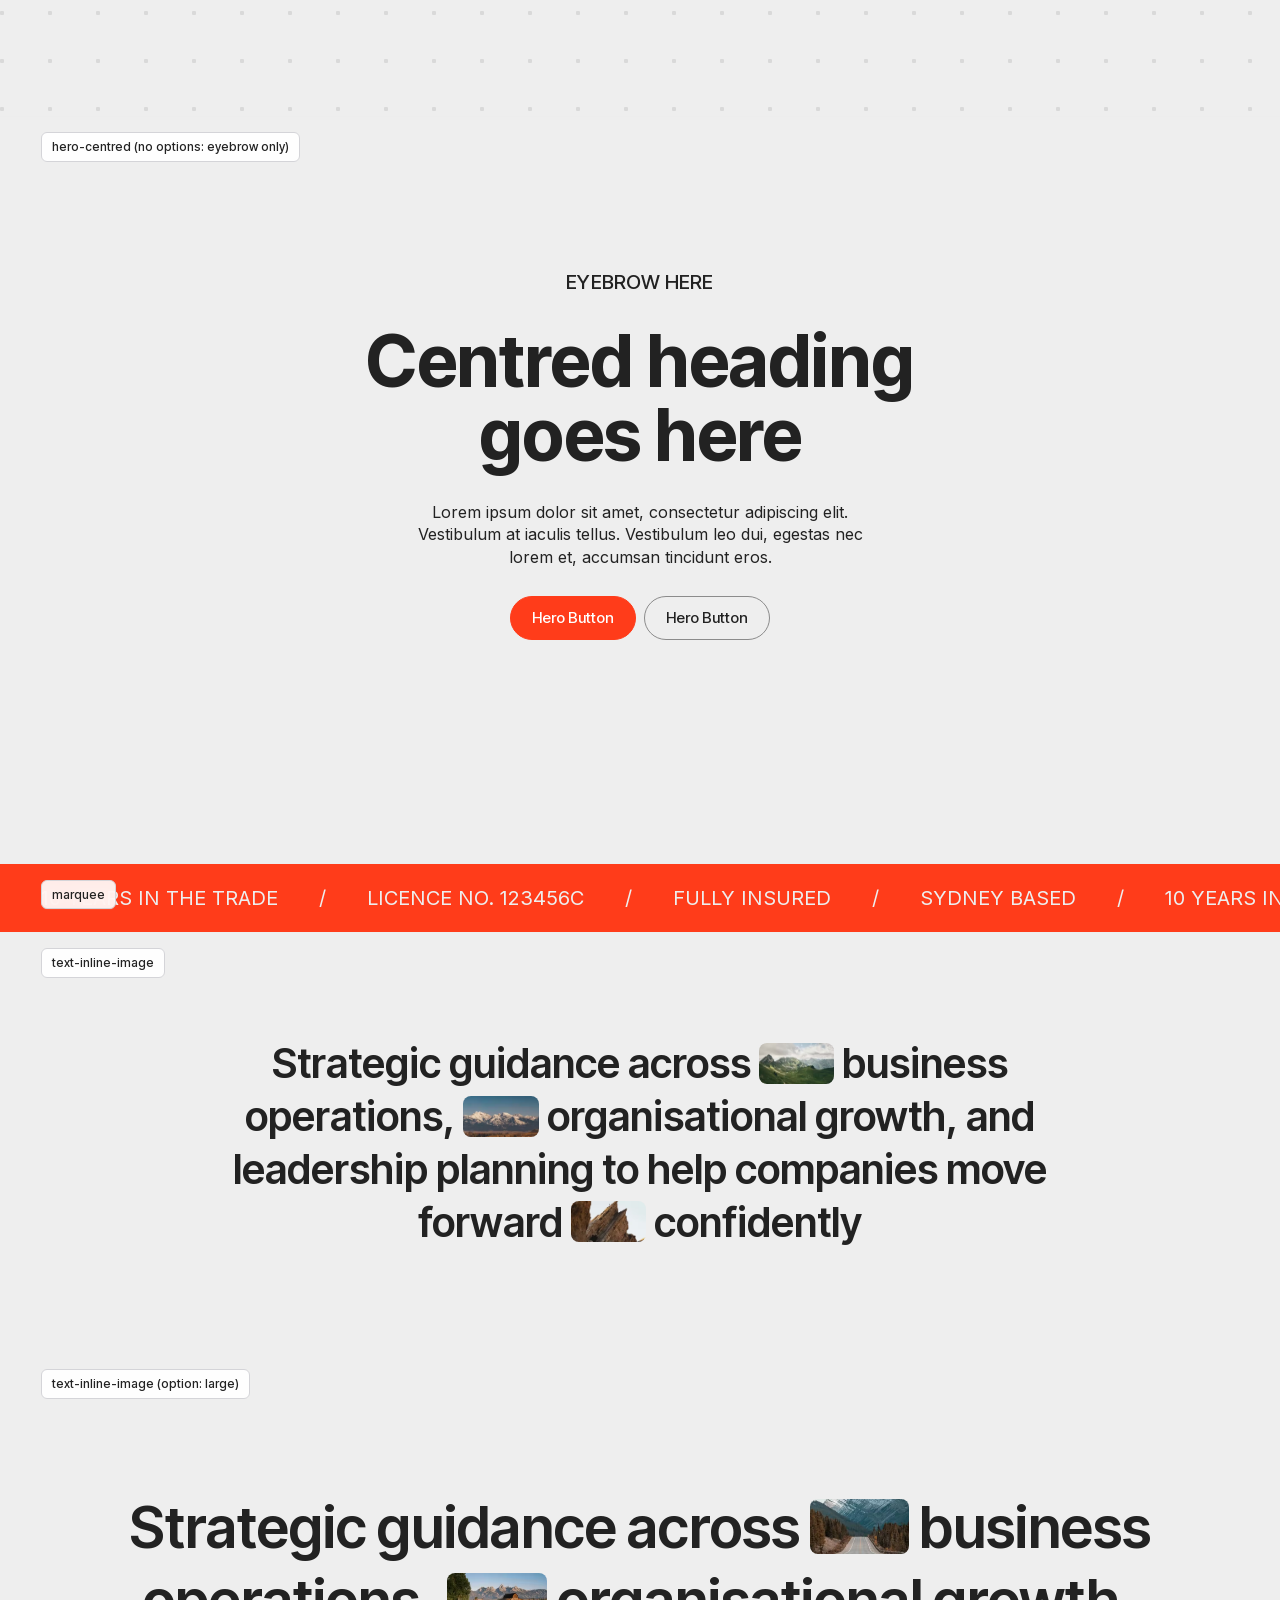
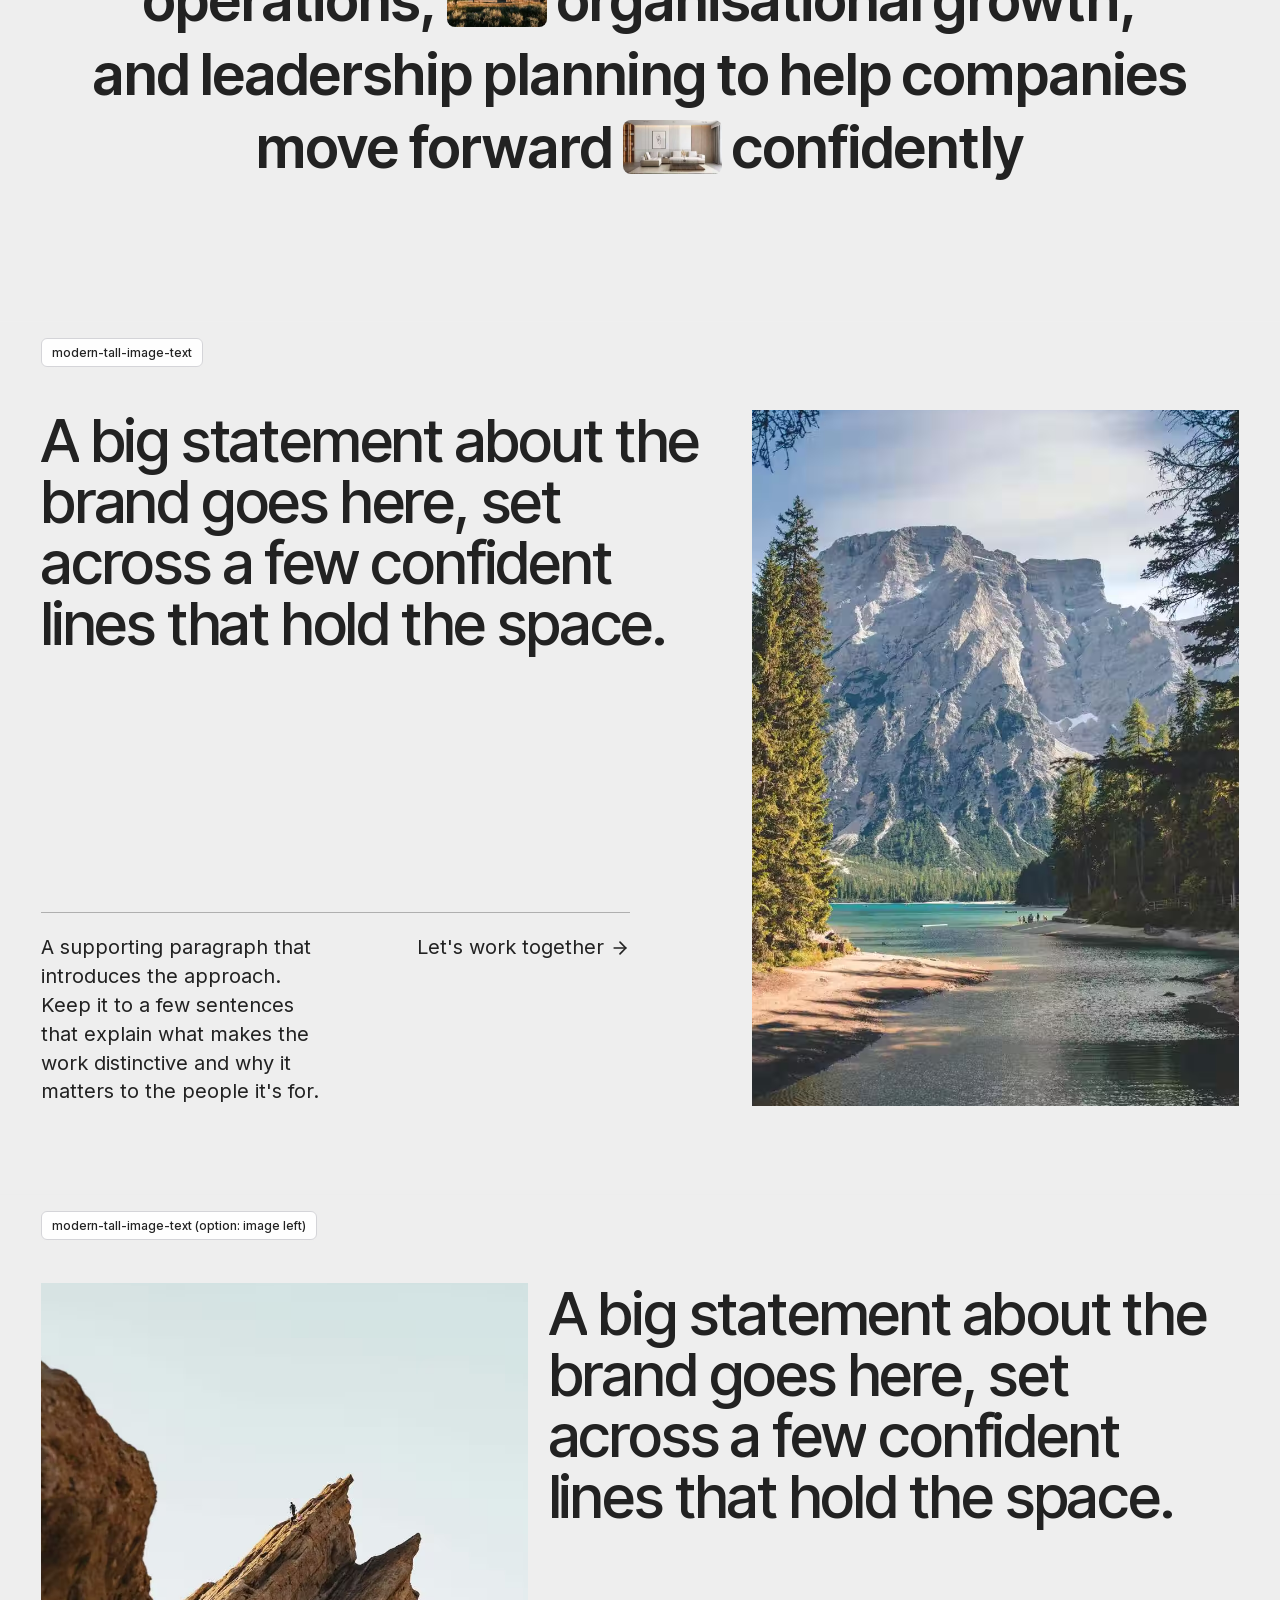
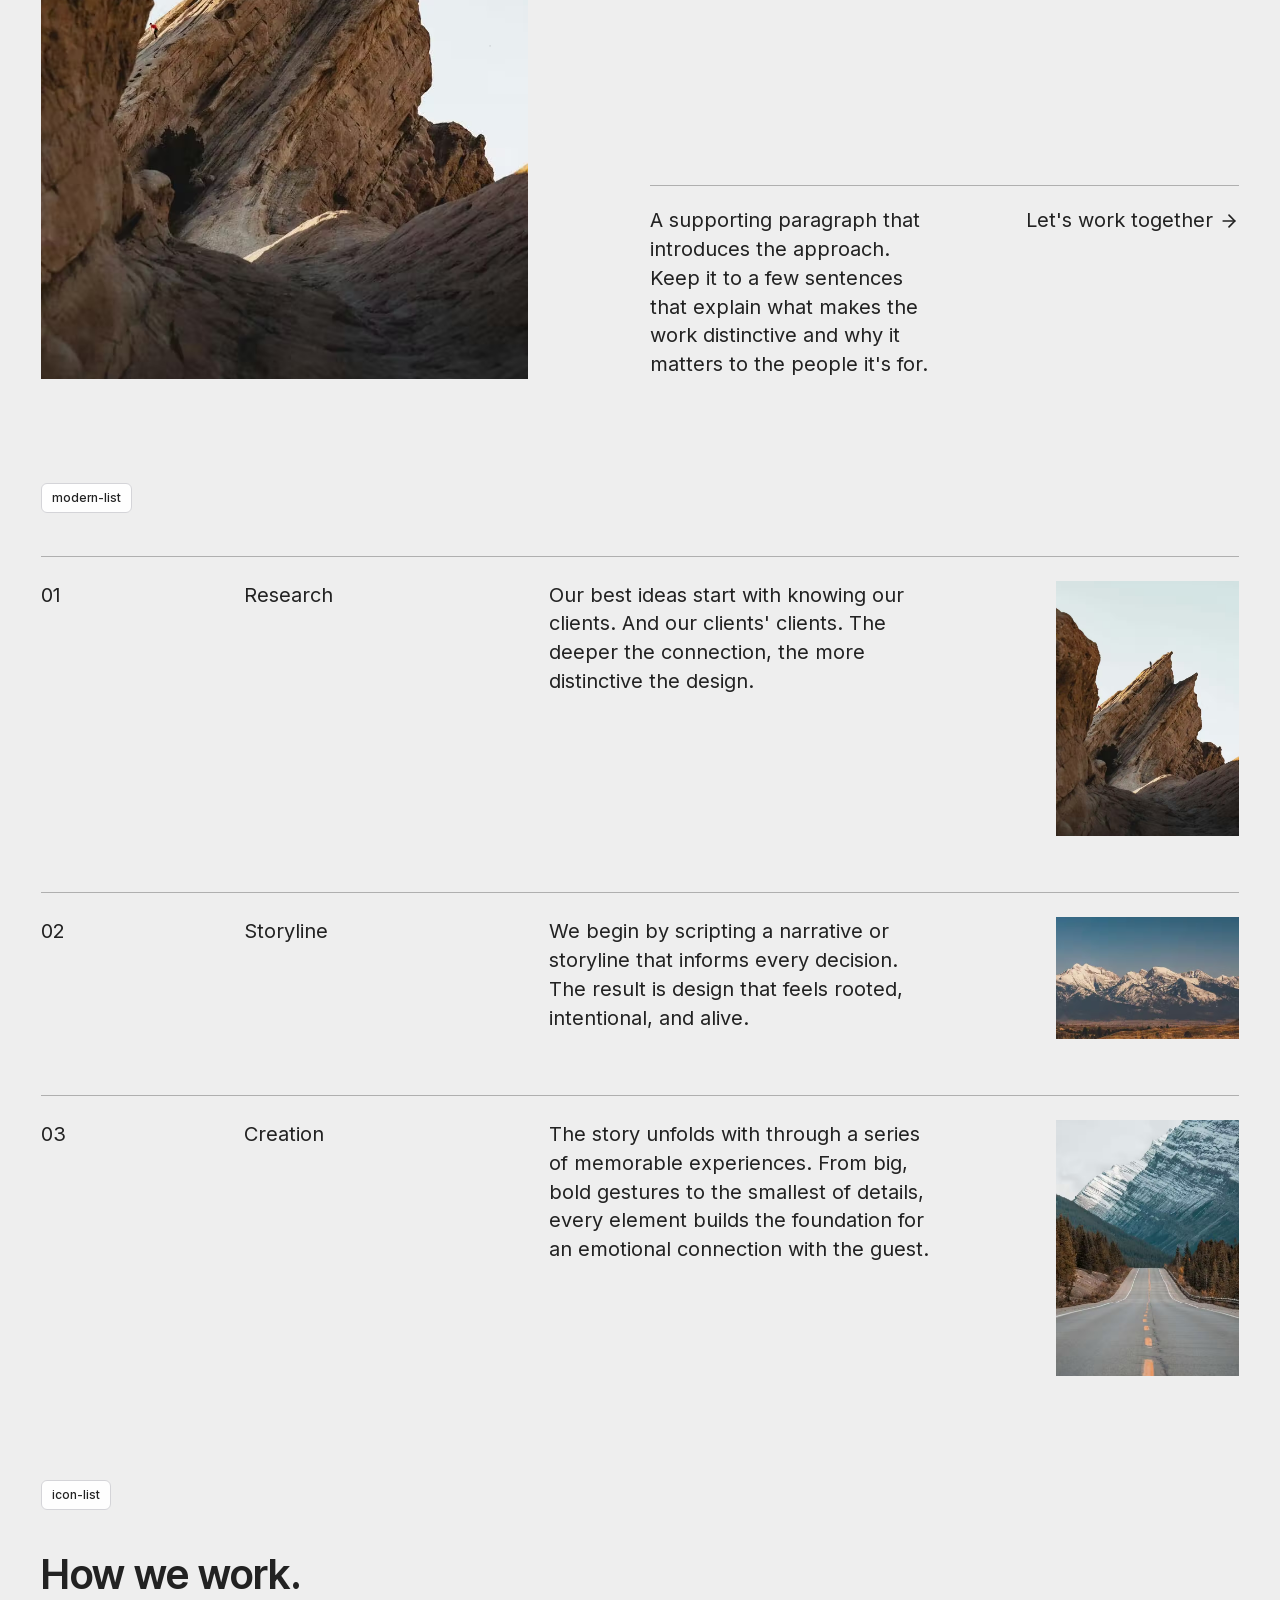
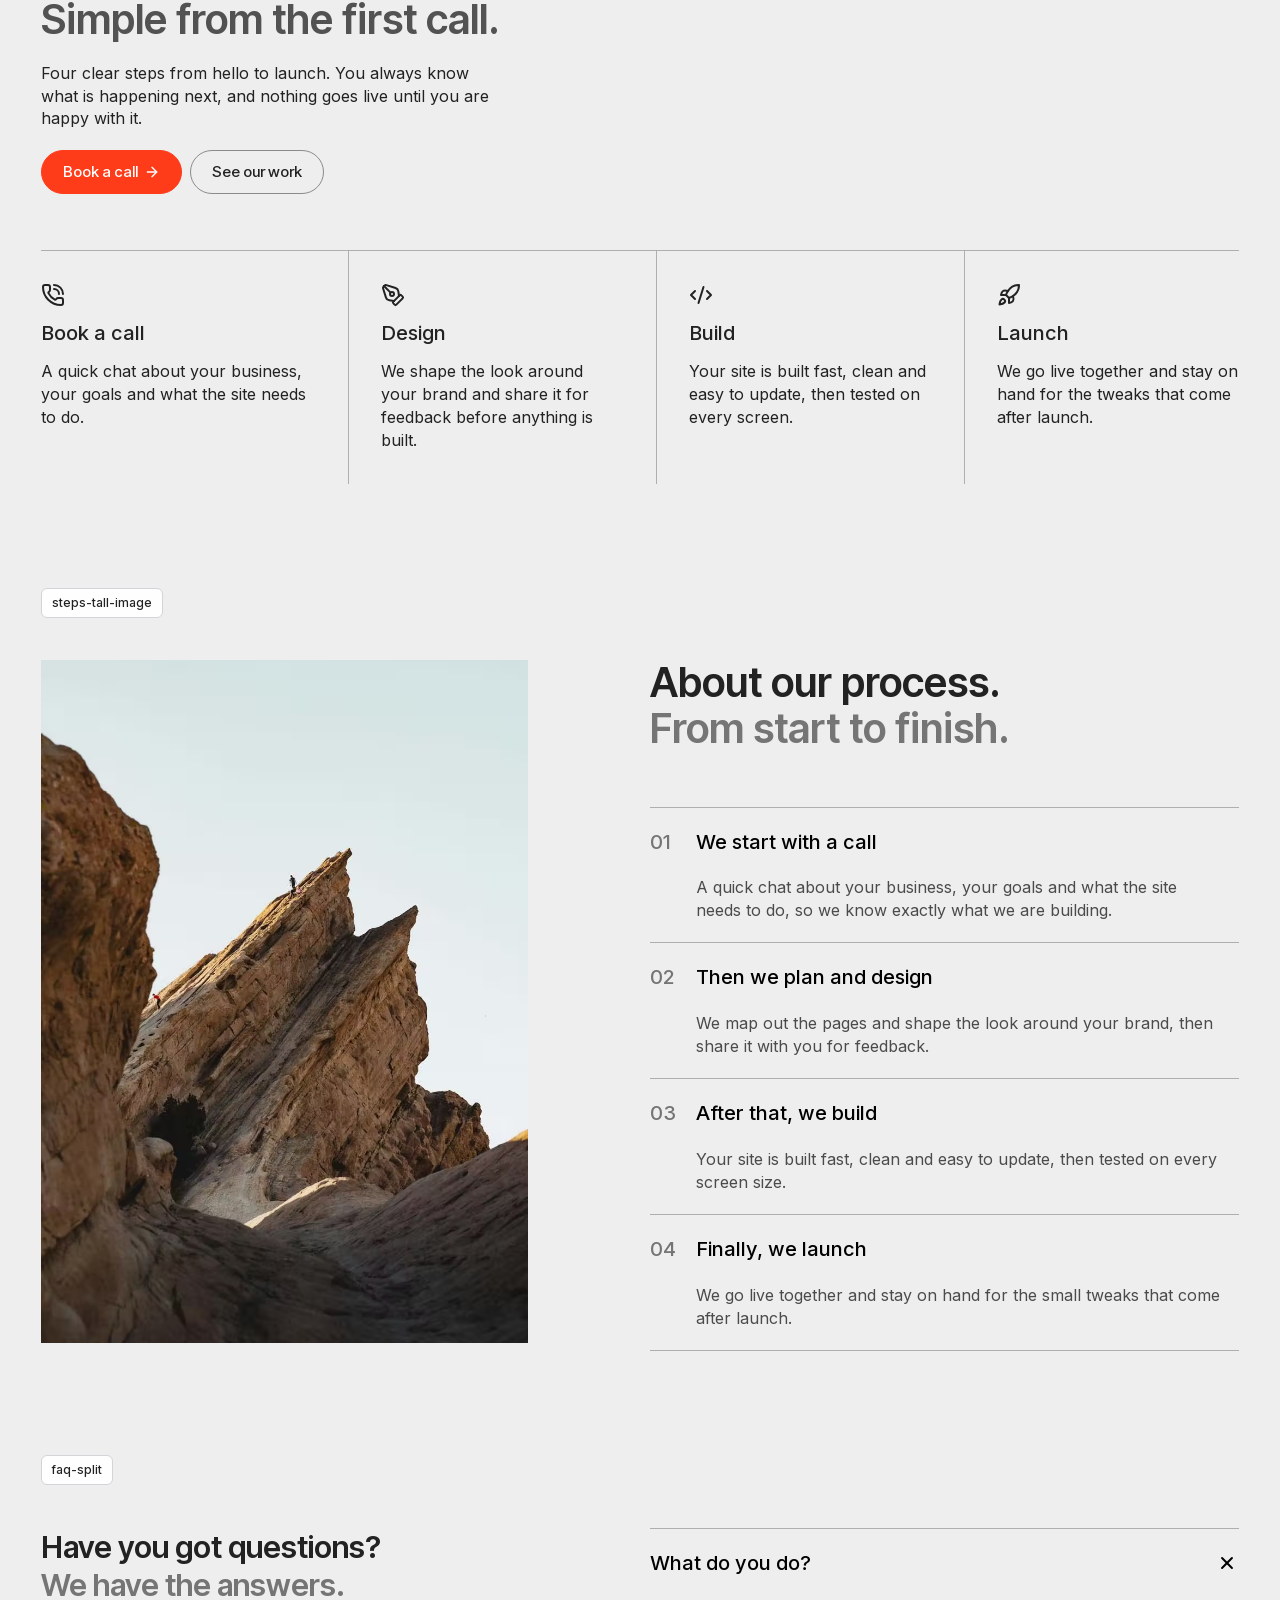
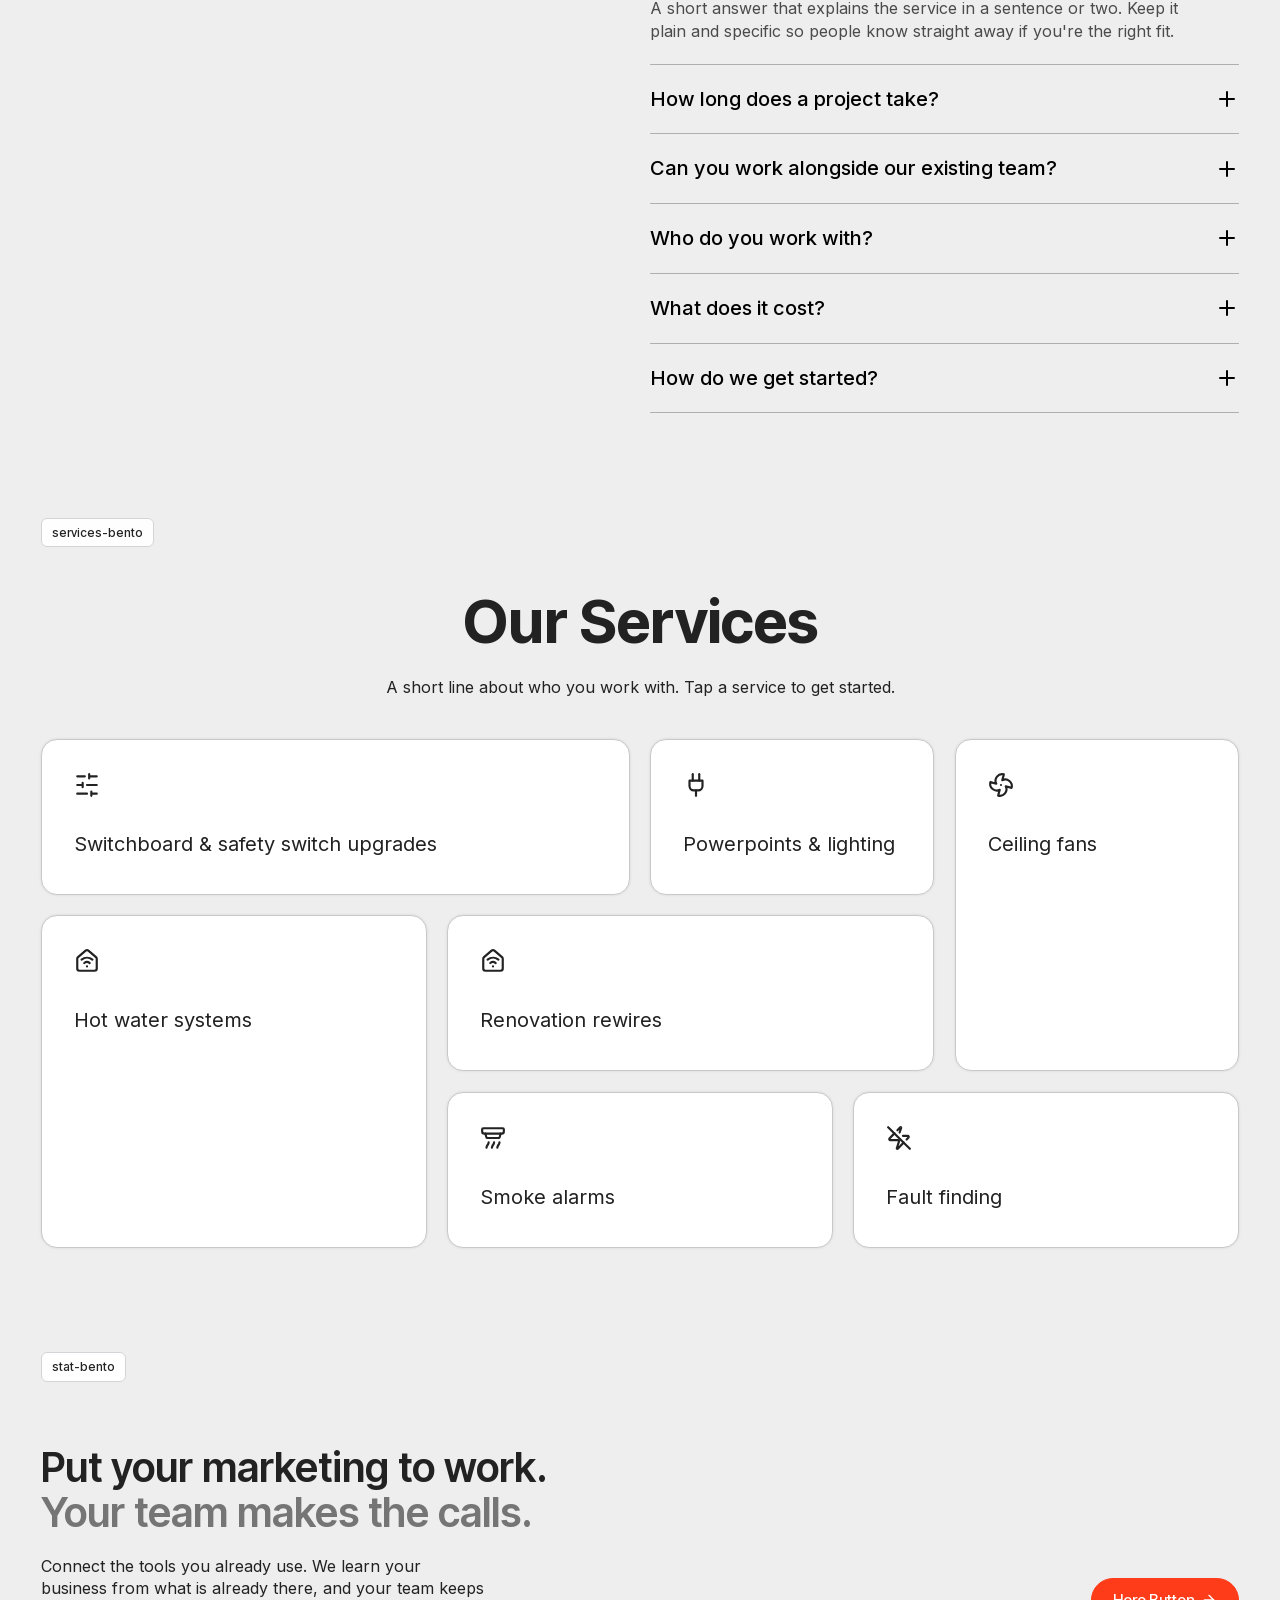
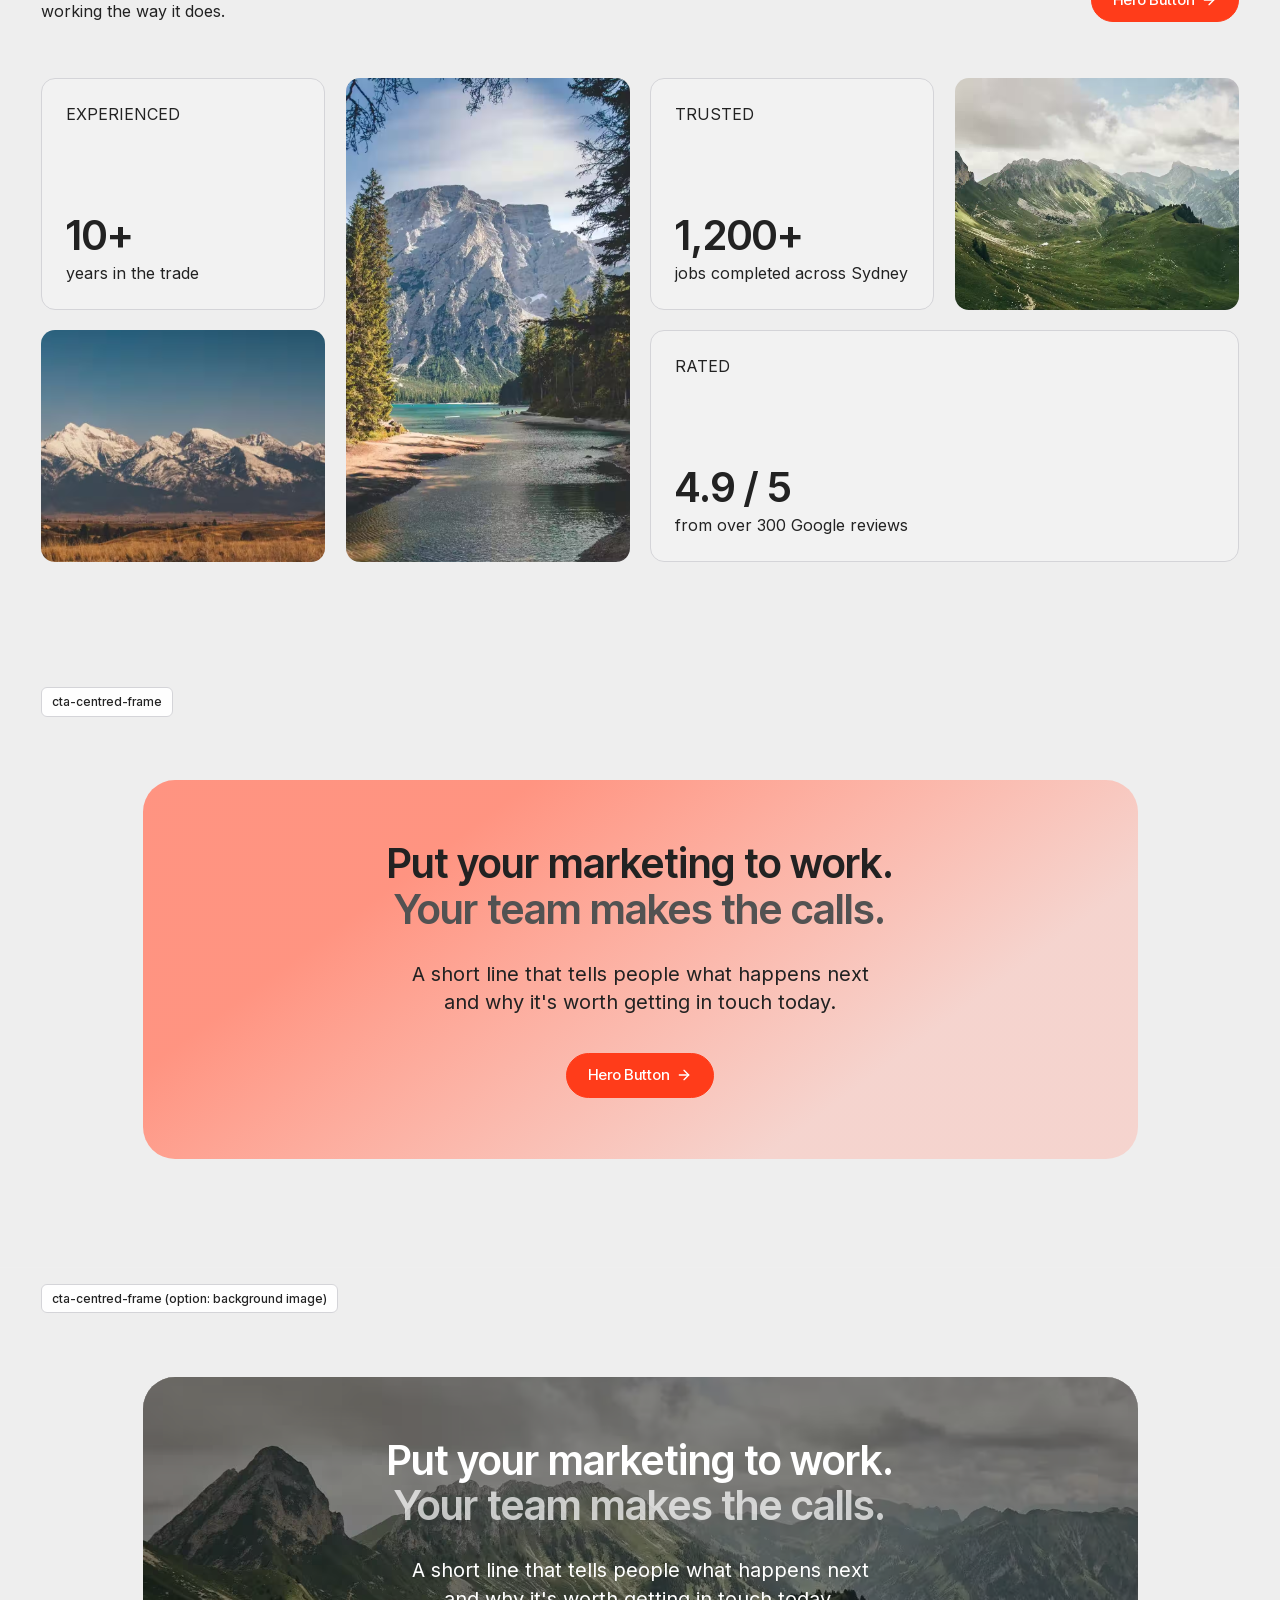
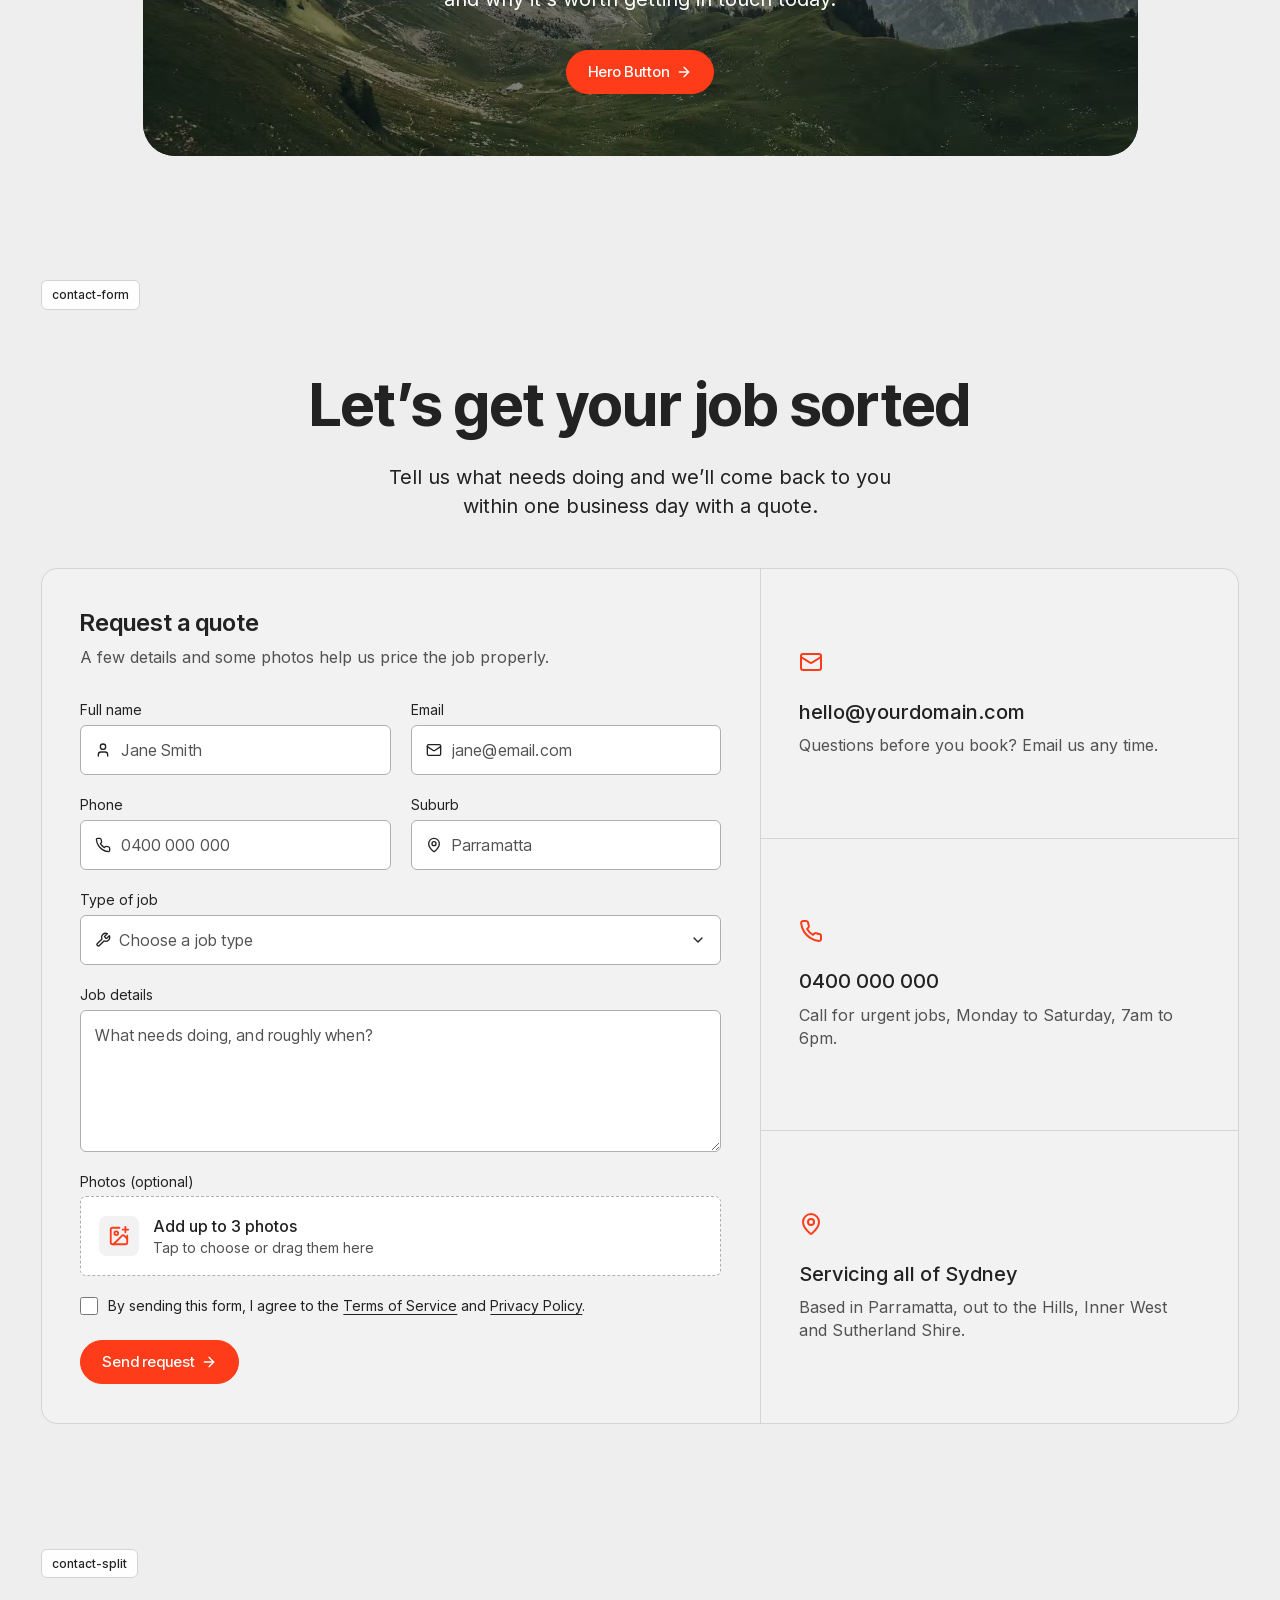
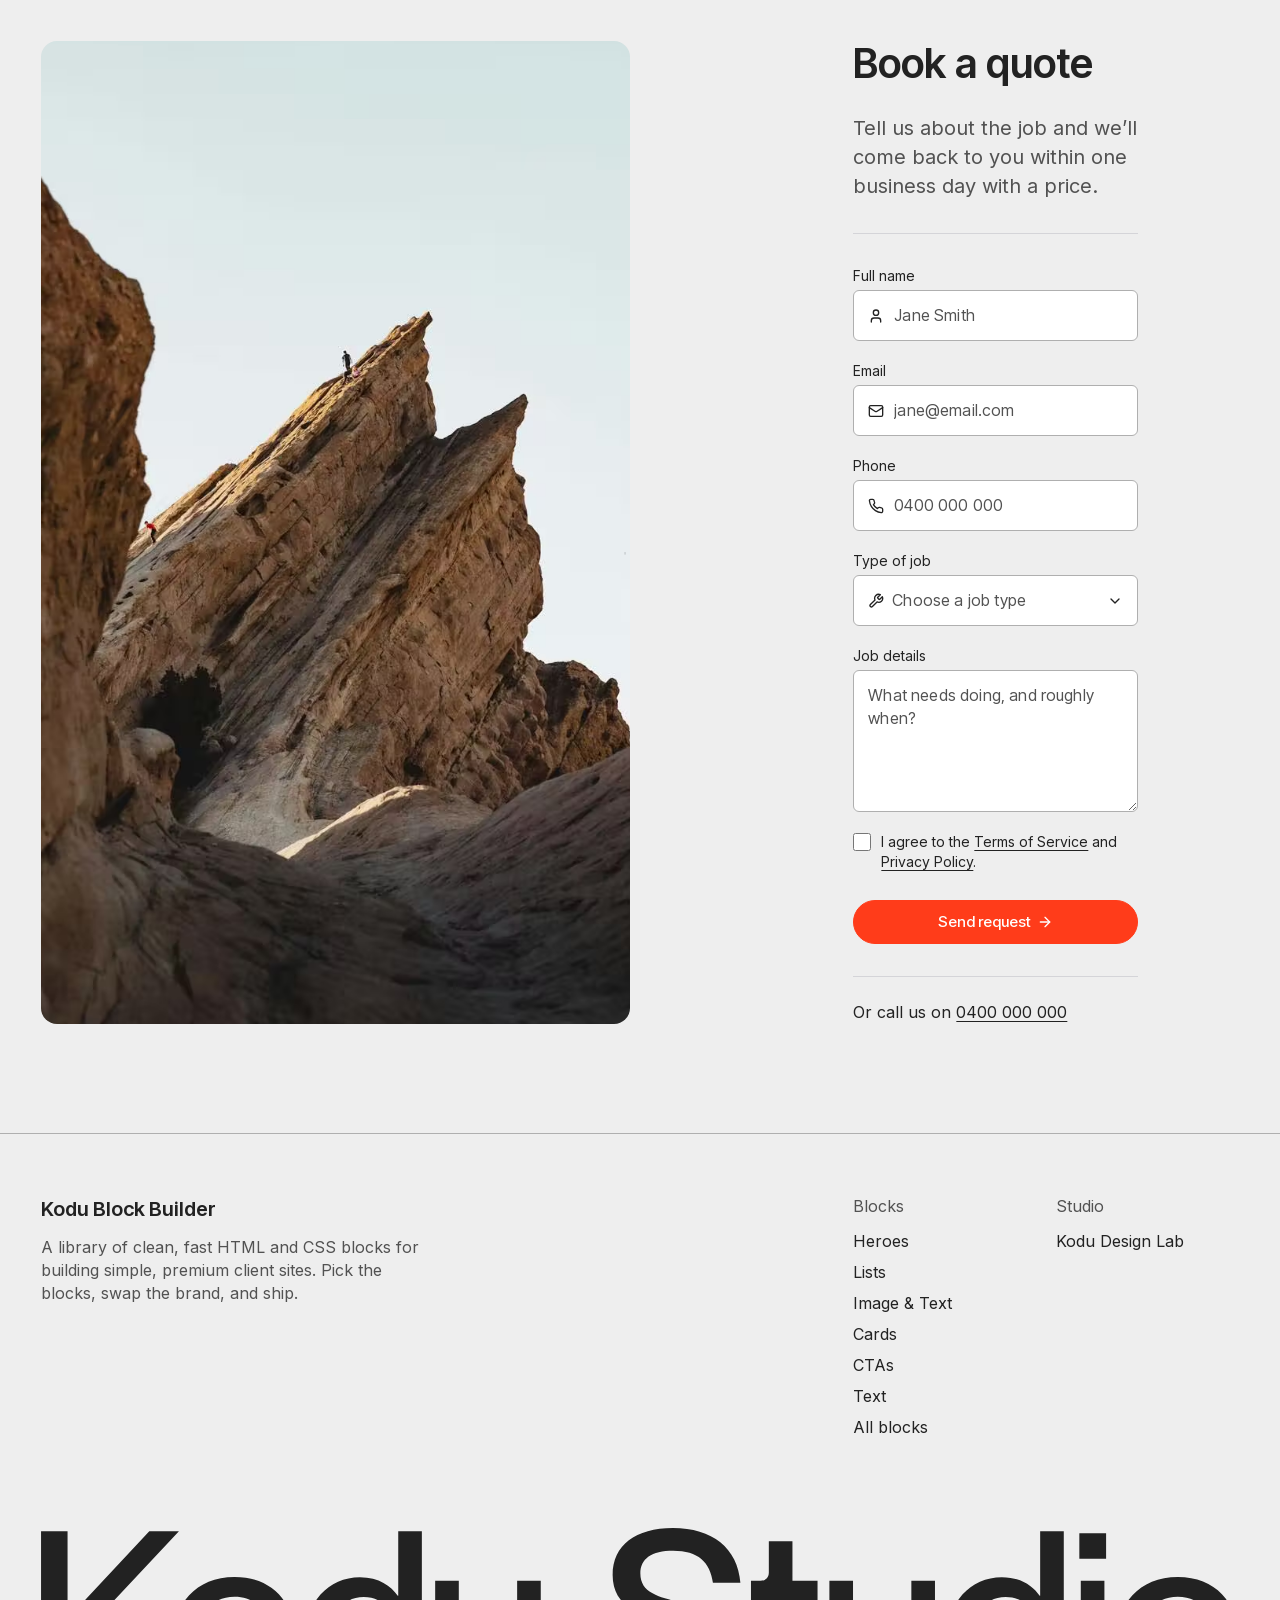
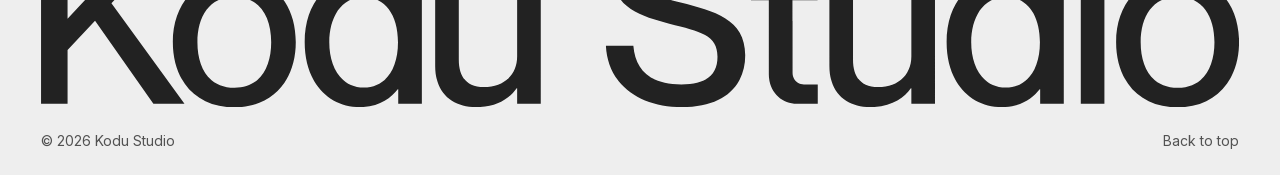
==== commit d9910a3b: "Contact split block (photo cols 1-6, form cols 9-11) on CTAs and All blocks; form script works witho" ====
--- a/all-blocks.html
+++ b/all-blocks.html
@@ -35,6 +35,7 @@
   <link rel="stylesheet" href="css/blocks/cta-centred-frame.css">
   <link rel="stylesheet" href="css/blocks/fields.css">
   <link rel="stylesheet" href="css/blocks/contact-form.css">
+  <link rel="stylesheet" href="css/blocks/contact-split.css">
   <link rel="stylesheet" href="css/all-blocks.css">
   <script src="js/components.js"></script>
   <script src="js/vendor/lenis.min.js" defer></script>
@@ -456,7 +457,7 @@
           <span>By sending this form, I agree to the <a href="#">Terms of Service</a> and <a href="#">Privacy Policy</a>.</span>
         </label>
         <button class="btn btn--44 btn--pill contact-form__submit" type="submit">Send request <svg width="16" height="16" viewBox="0 0 24 24" fill="none" stroke="currentColor" stroke-width="2" stroke-linecap="round" stroke-linejoin="round" aria-hidden="true"><path d="M5 12h14"/><path d="m12 5 7 7-7 7"/></svg></button>
-        <p class="contact-form__sent" role="status" hidden>Thanks, your request is in. We&rsquo;ll be in touch within one business day.</p>
+        <p class="contact-form__sent" role="status" data-sent hidden>Thanks, your request is in. We&rsquo;ll be in touch within one business day.</p>
       </form>
       <div class="contact-form__details">
         <div class="contact-form__item">
@@ -478,6 +479,53 @@
     </div>
   </section>
 
+  <!-- BLOCK: contact-split -->
+  <section class="container grid contact-split">
+    <div class="contact-split__media" data-parallax>
+      <img src="assets/images/person-on-rock-tall.avif" alt="" width="1000" height="1500" loading="lazy" decoding="async">
+    </div>
+    <div class="contact-split__body">
+      <div class="contact-split__head" data-reveal-stagger>
+        <h2 class="heading-48">Book a quote</h2>
+        <p class="text-lg">Tell us about the job and we&rsquo;ll come back to you within one business day with a price.</p>
+      </div>
+      <form class="contact-split__form" action="#" method="post" data-contact-form data-demo data-reveal>
+          <label class="field">
+            <span class="field__label">Full name</span>
+            <span class="field__control"><svg width="16" height="16" viewBox="0 0 24 24" fill="none" stroke="currentColor" stroke-width="2" stroke-linecap="round" stroke-linejoin="round" aria-hidden="true"><path d="M19 21v-2a4 4 0 0 0-4-4H9a4 4 0 0 0-4 4v2"/><circle cx="12" cy="7" r="4"/></svg><input type="text" name="name" placeholder="Jane Smith" autocomplete="name" required></span>
+            <span class="field__error"><svg width="18" height="18" viewBox="0 0 24 24" fill="none" stroke="currentColor" stroke-width="2" stroke-linecap="round" stroke-linejoin="round" aria-hidden="true"><circle cx="12" cy="12" r="10"/><line x1="12" x2="12" y1="8" y2="12"/><line x1="12" x2="12.01" y1="16" y2="16"/></svg> Please add your name</span>
+          </label>
+          <label class="field">
+            <span class="field__label">Email</span>
+            <span class="field__control"><svg width="16" height="16" viewBox="0 0 24 24" fill="none" stroke="currentColor" stroke-width="2" stroke-linecap="round" stroke-linejoin="round" aria-hidden="true"><rect width="20" height="16" x="2" y="4" rx="2"/><path d="m22 7-8.97 5.7a1.94 1.94 0 0 1-2.06 0L2 7"/></svg><input type="email" name="email" placeholder="jane@email.com" autocomplete="email" required></span>
+            <span class="field__error"><svg width="18" height="18" viewBox="0 0 24 24" fill="none" stroke="currentColor" stroke-width="2" stroke-linecap="round" stroke-linejoin="round" aria-hidden="true"><circle cx="12" cy="12" r="10"/><line x1="12" x2="12" y1="8" y2="12"/><line x1="12" x2="12.01" y1="16" y2="16"/></svg> Please add a valid email</span>
+          </label>
+          <label class="field">
+            <span class="field__label">Phone</span>
+            <span class="field__control"><svg width="16" height="16" viewBox="0 0 24 24" fill="none" stroke="currentColor" stroke-width="2" stroke-linecap="round" stroke-linejoin="round" aria-hidden="true"><path d="M22 16.92v3a2 2 0 0 1-2.18 2 19.79 19.79 0 0 1-8.63-3.07 19.5 19.5 0 0 1-6-6 19.79 19.79 0 0 1-3.07-8.67A2 2 0 0 1 4.11 2h3a2 2 0 0 1 2 1.72 12.84 12.84 0 0 0 .7 2.81 2 2 0 0 1-.45 2.11L8.09 9.91a16 16 0 0 0 6 6l1.27-1.27a2 2 0 0 1 2.11-.45 12.84 12.84 0 0 0 2.81.7A2 2 0 0 1 22 16.92z"/></svg><input type="tel" name="phone" placeholder="0400 000 000" autocomplete="tel" required></span>
+            <span class="field__error"><svg width="18" height="18" viewBox="0 0 24 24" fill="none" stroke="currentColor" stroke-width="2" stroke-linecap="round" stroke-linejoin="round" aria-hidden="true"><circle cx="12" cy="12" r="10"/><line x1="12" x2="12" y1="8" y2="12"/><line x1="12" x2="12.01" y1="16" y2="16"/></svg> Please add a phone number</span>
+          </label>
+          <label class="field">
+            <span class="field__label">Type of job</span>
+            <span class="field__control"><svg width="16" height="16" viewBox="0 0 24 24" fill="none" stroke="currentColor" stroke-width="2" stroke-linecap="round" stroke-linejoin="round" aria-hidden="true"><path d="M14.7 6.3a1 1 0 0 0 0 1.4l1.6 1.6a1 1 0 0 0 1.4 0l3.77-3.77a6 6 0 0 1-7.94 7.94l-6.91 6.91a2.12 2.12 0 0 1-3-3l6.91-6.91a6 6 0 0 1 7.94-7.94l-3.76 3.76z"/></svg><select name="job" required><option value="" disabled selected>Choose a job type</option><option>Switchboard upgrade</option><option>Powerpoints &amp; lighting</option><option>Ceiling fans</option><option>Hot water</option><option>Renovation rewire</option><option>Something else</option></select><svg width="16" height="16" viewBox="0 0 24 24" fill="none" stroke="currentColor" stroke-width="2" stroke-linecap="round" stroke-linejoin="round" aria-hidden="true"><path d="m6 9 6 6 6-6"/></svg></span>
+            <span class="field__error"><svg width="18" height="18" viewBox="0 0 24 24" fill="none" stroke="currentColor" stroke-width="2" stroke-linecap="round" stroke-linejoin="round" aria-hidden="true"><circle cx="12" cy="12" r="10"/><line x1="12" x2="12" y1="8" y2="12"/><line x1="12" x2="12.01" y1="16" y2="16"/></svg> Please choose a job type</span>
+          </label>
+          <label class="field">
+            <span class="field__label">Job details</span>
+            <span class="field__control"><textarea name="message" placeholder="What needs doing, and roughly when?" required></textarea></span>
+            <span class="field__error"><svg width="18" height="18" viewBox="0 0 24 24" fill="none" stroke="currentColor" stroke-width="2" stroke-linecap="round" stroke-linejoin="round" aria-hidden="true"><circle cx="12" cy="12" r="10"/><line x1="12" x2="12" y1="8" y2="12"/><line x1="12" x2="12.01" y1="16" y2="16"/></svg> Please tell us a little about the job</span>
+          </label>
+          <label class="field-check">
+            <input type="checkbox" name="consent" required>
+            <span>I agree to the <a href="#">Terms of Service</a> and <a href="#">Privacy Policy</a>.</span>
+          </label>
+          <button class="btn btn--44 btn--pill contact-split__submit" type="submit">Send request <svg width="16" height="16" viewBox="0 0 24 24" fill="none" stroke="currentColor" stroke-width="2" stroke-linecap="round" stroke-linejoin="round" aria-hidden="true"><path d="M5 12h14"/><path d="m12 5 7 7-7 7"/></svg></button>
+          <p role="status" data-sent hidden>Thanks, your request is in. We&rsquo;ll be in touch within one business day.</p>
+      </form>
+      <p class="contact-split__foot">Or call us on <a href="tel:+61400000000">0400 000 000</a></p>
+    </div>
+  </section>
+
 </main>
 
 <!-- BLOCK: footer (js/components.js) -->
--- a/css/blocks/cta-centred-frame.css
+++ b/css/blocks/cta-centred-frame.css
@@ -52,6 +52,8 @@
   position: absolute;
   inset: 0;
   z-index: -1;
+  border-radius: inherit; /* rounded itself: while the parallax runs, browsers
+                             can skip clipping this layer to the panel */
   background: var(--overlay);
 }
 
--- a/css/blocks/fields.css
+++ b/css/blocks/fields.css
@@ -57,7 +57,10 @@
   min-height: 140px;
   resize: vertical;
 }
-.field__control:has(textarea) { align-items: flex-start; }
+/* Textarea fills its control (padding moves onto it), so the resize
+   handle sits in the field's corner */
+.field__control:has(textarea) { padding: 0; }
+.field__control textarea { padding: 13px 14px; border-radius: inherit; }
 
 /* Hover: 1.5px blue (the extra half pixel is a shadow, so nothing shifts) */
 .field__control:hover {
--- a/css/blocks/contact-form.css
+++ b/css/blocks/contact-form.css
@@ -14,7 +14,7 @@
   display: flex;
   flex-direction: column;
   align-items: center;
-  gap: 20px;
+  gap: var(--text-gap-md);
   text-align: center;
 }
 .contact-form__head p { max-width: 560px; }
--- a/css/blocks/contact-split.css
+++ b/css/blocks/contact-split.css
@@ -0,0 +1,75 @@
+/* Contact — Split (ref: next:well "Schedule a demo", light mode)
+   Tall photo across columns 1–6, form in columns 9–11, centred beside it.
+   Heading and text, a line, the fields (fields.css), a full-width button,
+   a line, then a call-us note. Shares js/contact-form.js. */
+
+.contact-split {
+  padding-block: var(--section-lg);
+  row-gap: var(--content-gap-md);
+}
+
+.contact-split__media {
+  grid-column: 1 / span 6;
+  position: relative;
+  border-radius: var(--radius);
+}
+/* Shape is a minimum (6:7 here), not fixed, so the photo stretches to
+   match a longer form. The photo sits over the spacer. */
+.contact-split__media::before {
+  content: "";
+  display: block;
+  padding-top: calc(7 / 6 * 100%);
+}
+:where(.contact-split__media) > img { position: absolute; inset: 0; }
+
+.contact-split__body {
+  grid-column: 9 / span 3;
+  display: flex;
+  flex-direction: column;
+  justify-content: center;
+  gap: 32px;
+}
+
+.contact-split__head {
+  display: flex;
+  flex-direction: column;
+  gap: var(--text-gap-md);
+  padding-bottom: 32px;
+  border-bottom: 1px solid var(--card-border);
+}
+.contact-split__head p { color: var(--text-soft); }
+
+.contact-split__form {
+  display: flex;
+  flex-direction: column;
+  gap: 20px;
+}
+
+.contact-split__submit {
+  width: 100%;
+  margin-top: 8px;
+}
+
+.contact-split__foot {
+  padding-top: 24px;
+  border-top: 1px solid var(--card-border);
+  line-height: 1.44;
+}
+.contact-split__foot a { text-decoration: underline; text-underline-offset: 3px; }
+.contact-split__foot a:hover { color: var(--brand); }
+
+/* Wide tablet / small laptop: give the form more room */
+@media (max-width: 1279px) {
+  .contact-split__body { grid-column: 8 / -1; }
+}
+
+/* Tablet and mobile: photo on top, form under it */
+@media (max-width: 1023px) {
+  .contact-split__media { grid-column: 1 / -1; }
+  .contact-split__media::before { padding-top: 62.5%; } /* 16:10 */
+  .contact-split__body { grid-column: 1 / -1; max-width: 560px; }
+}
+
+@media (max-width: 767px) {
+  .contact-split__media::before { padding-top: 75%; } /* 4:3 */
+}
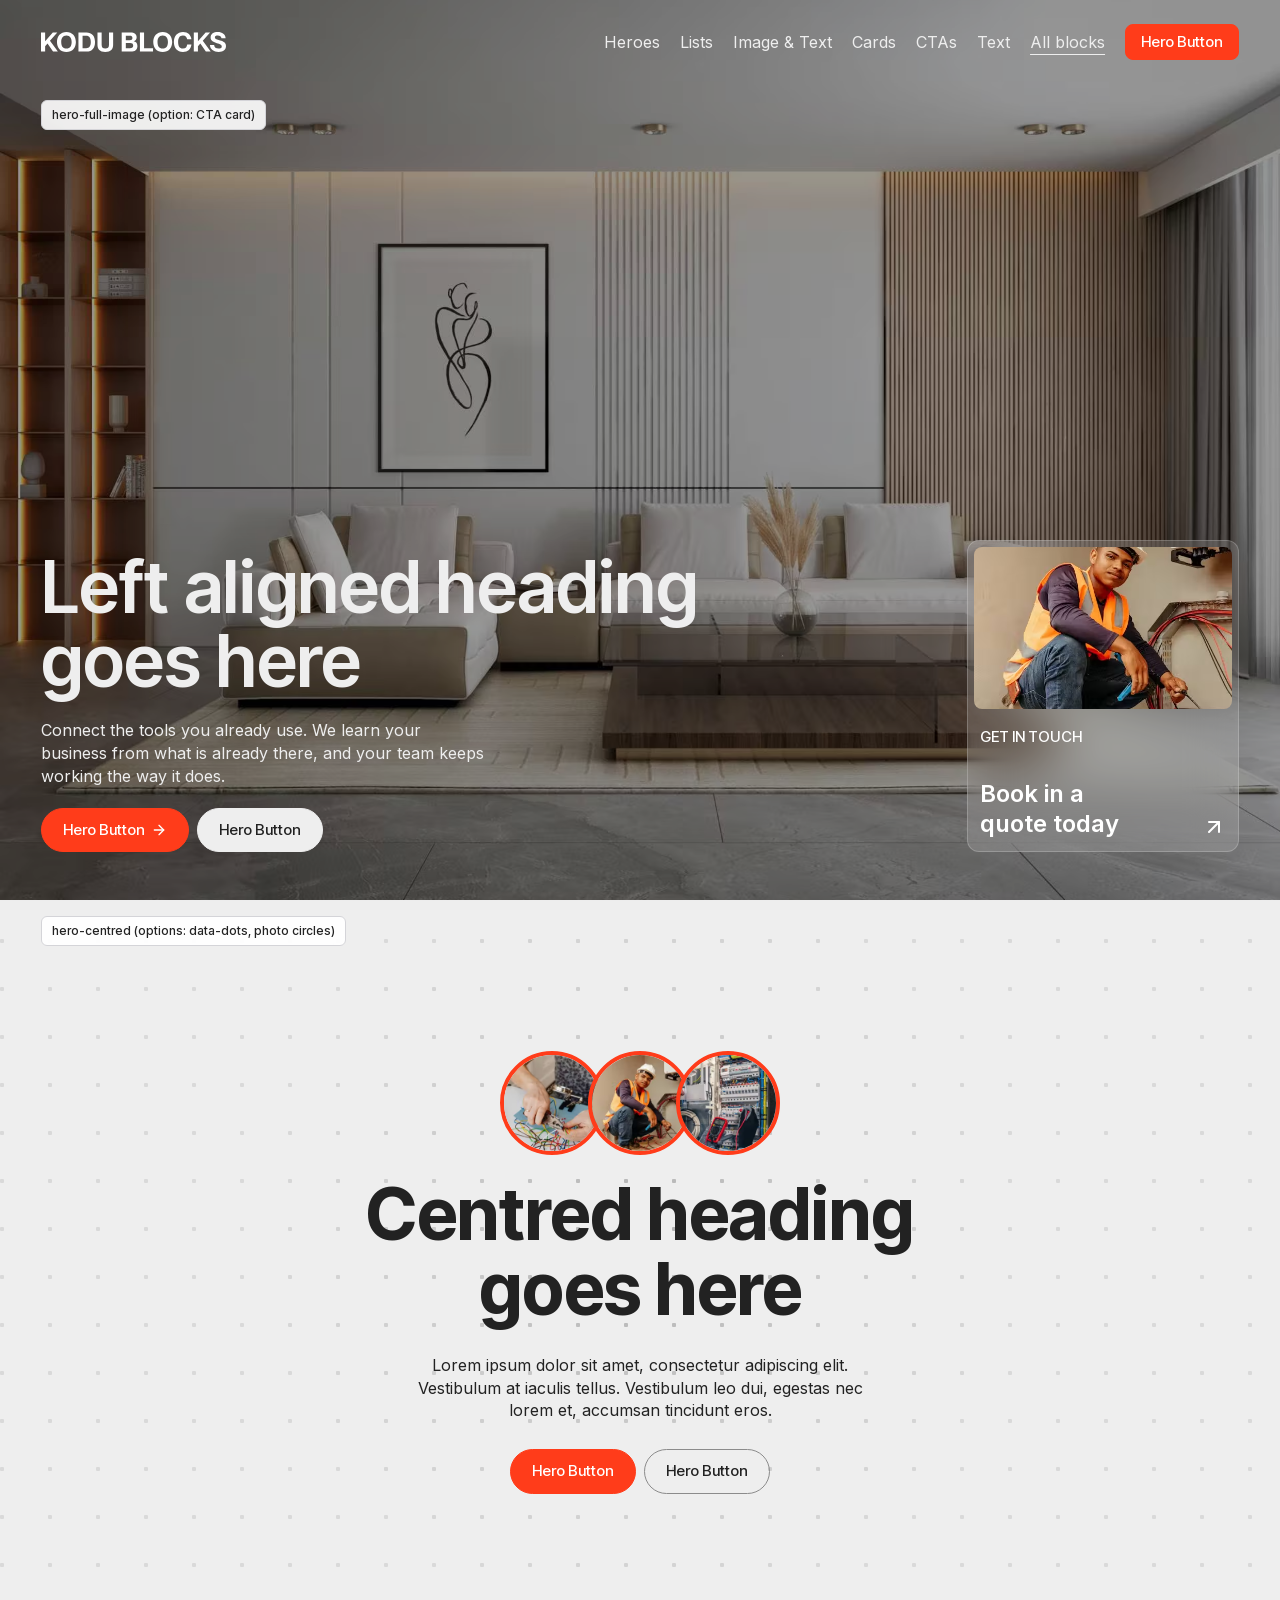
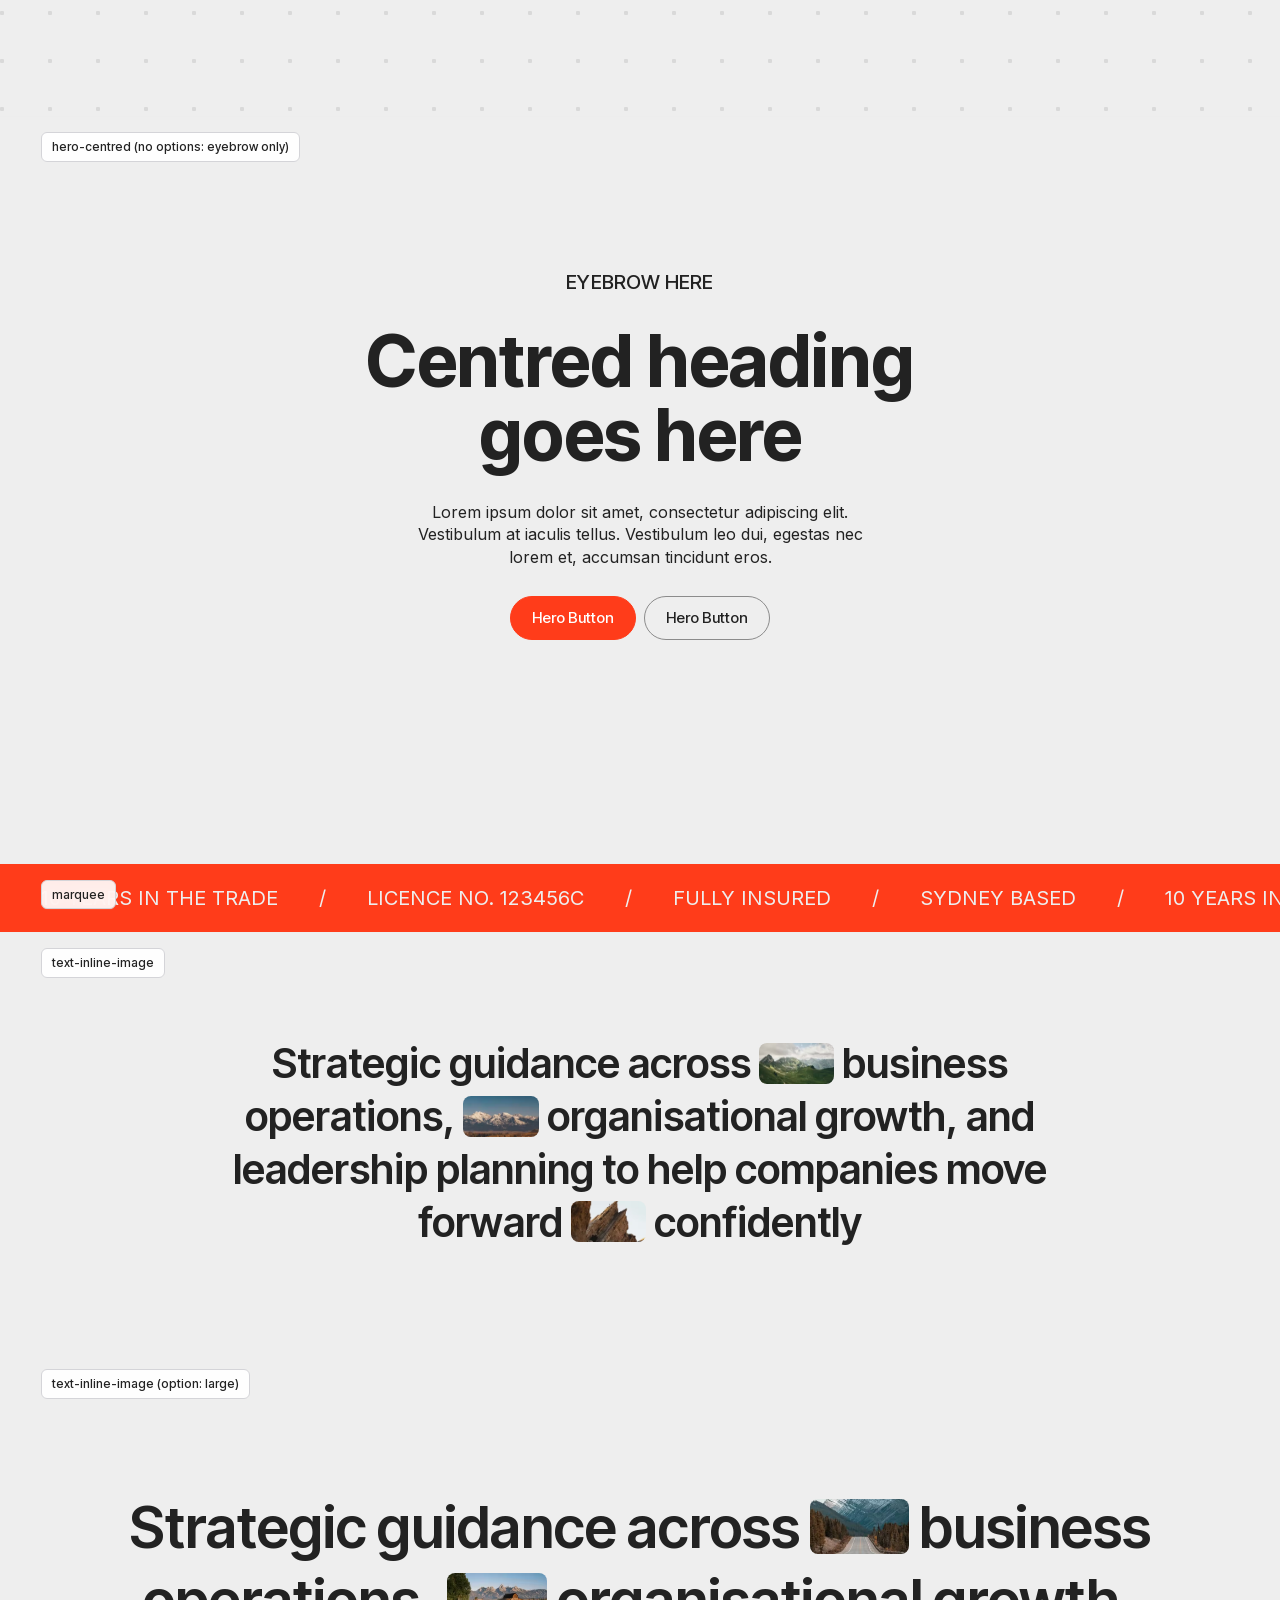
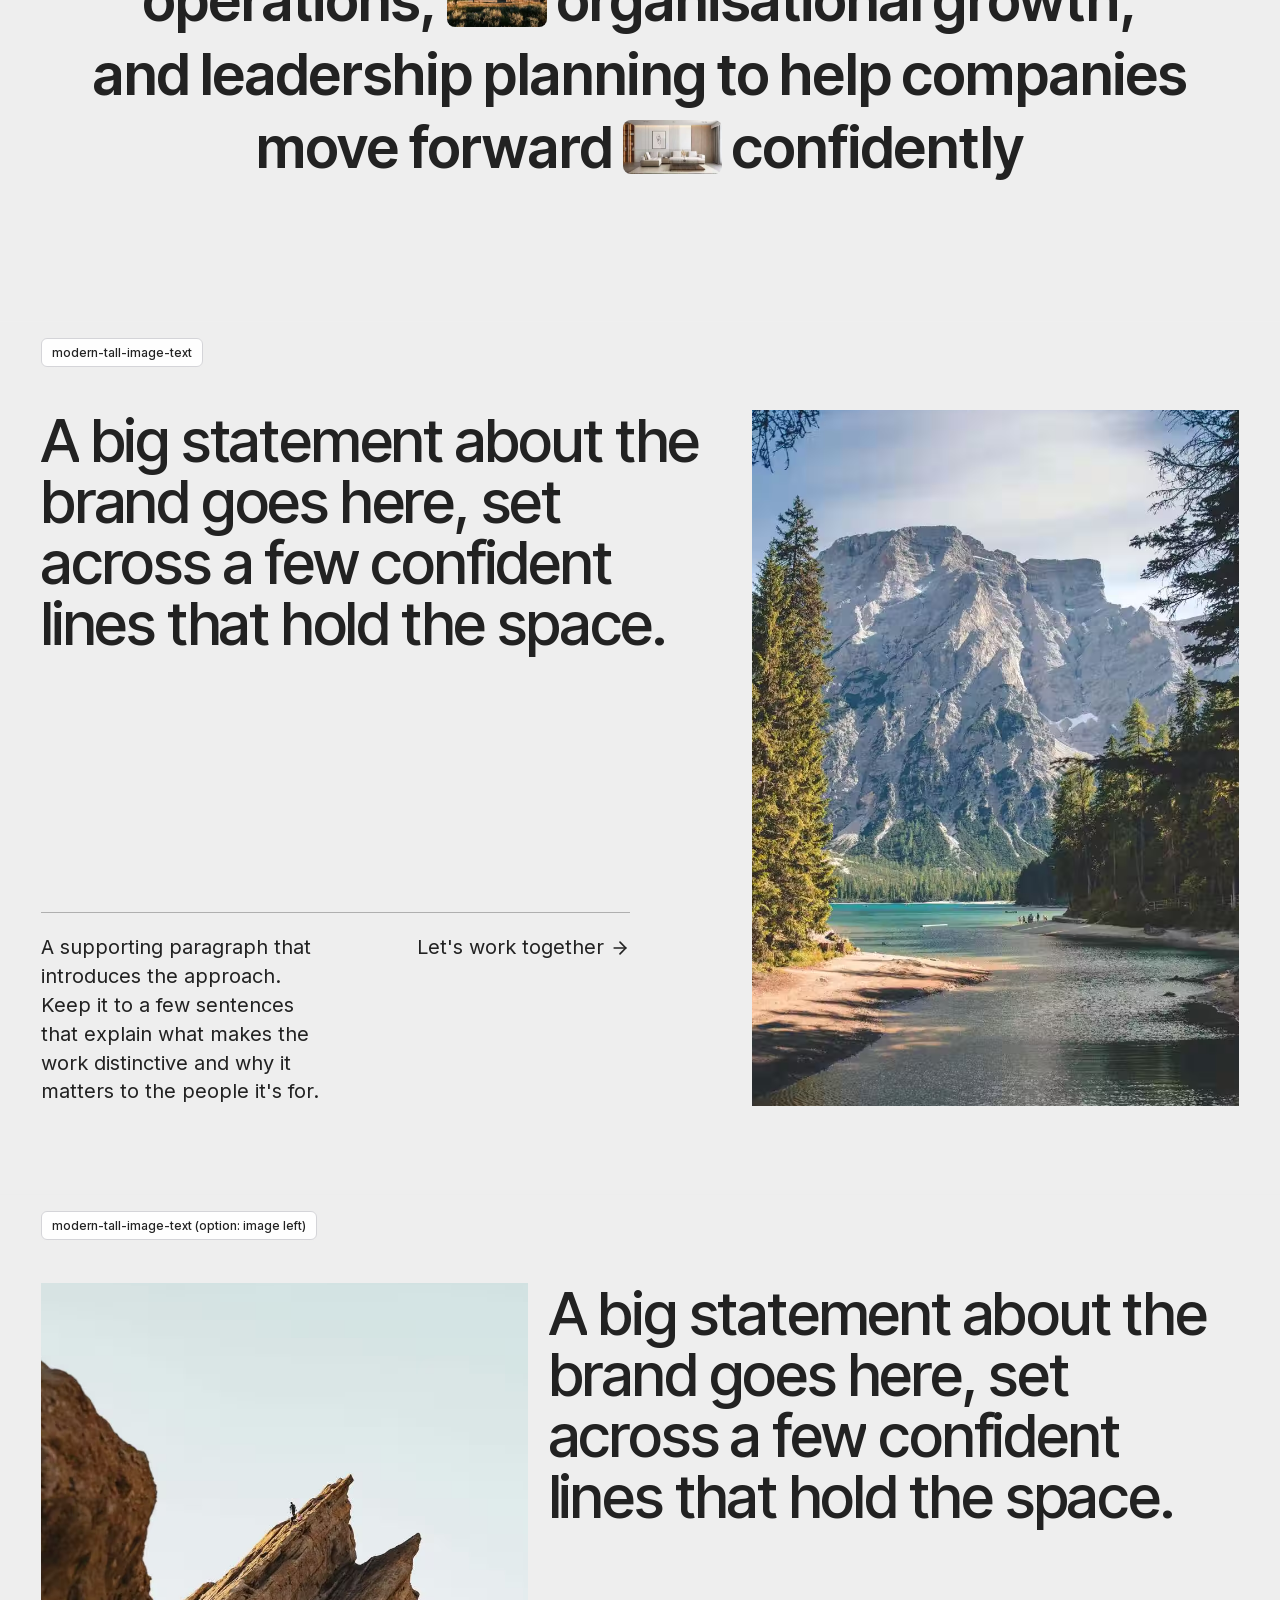
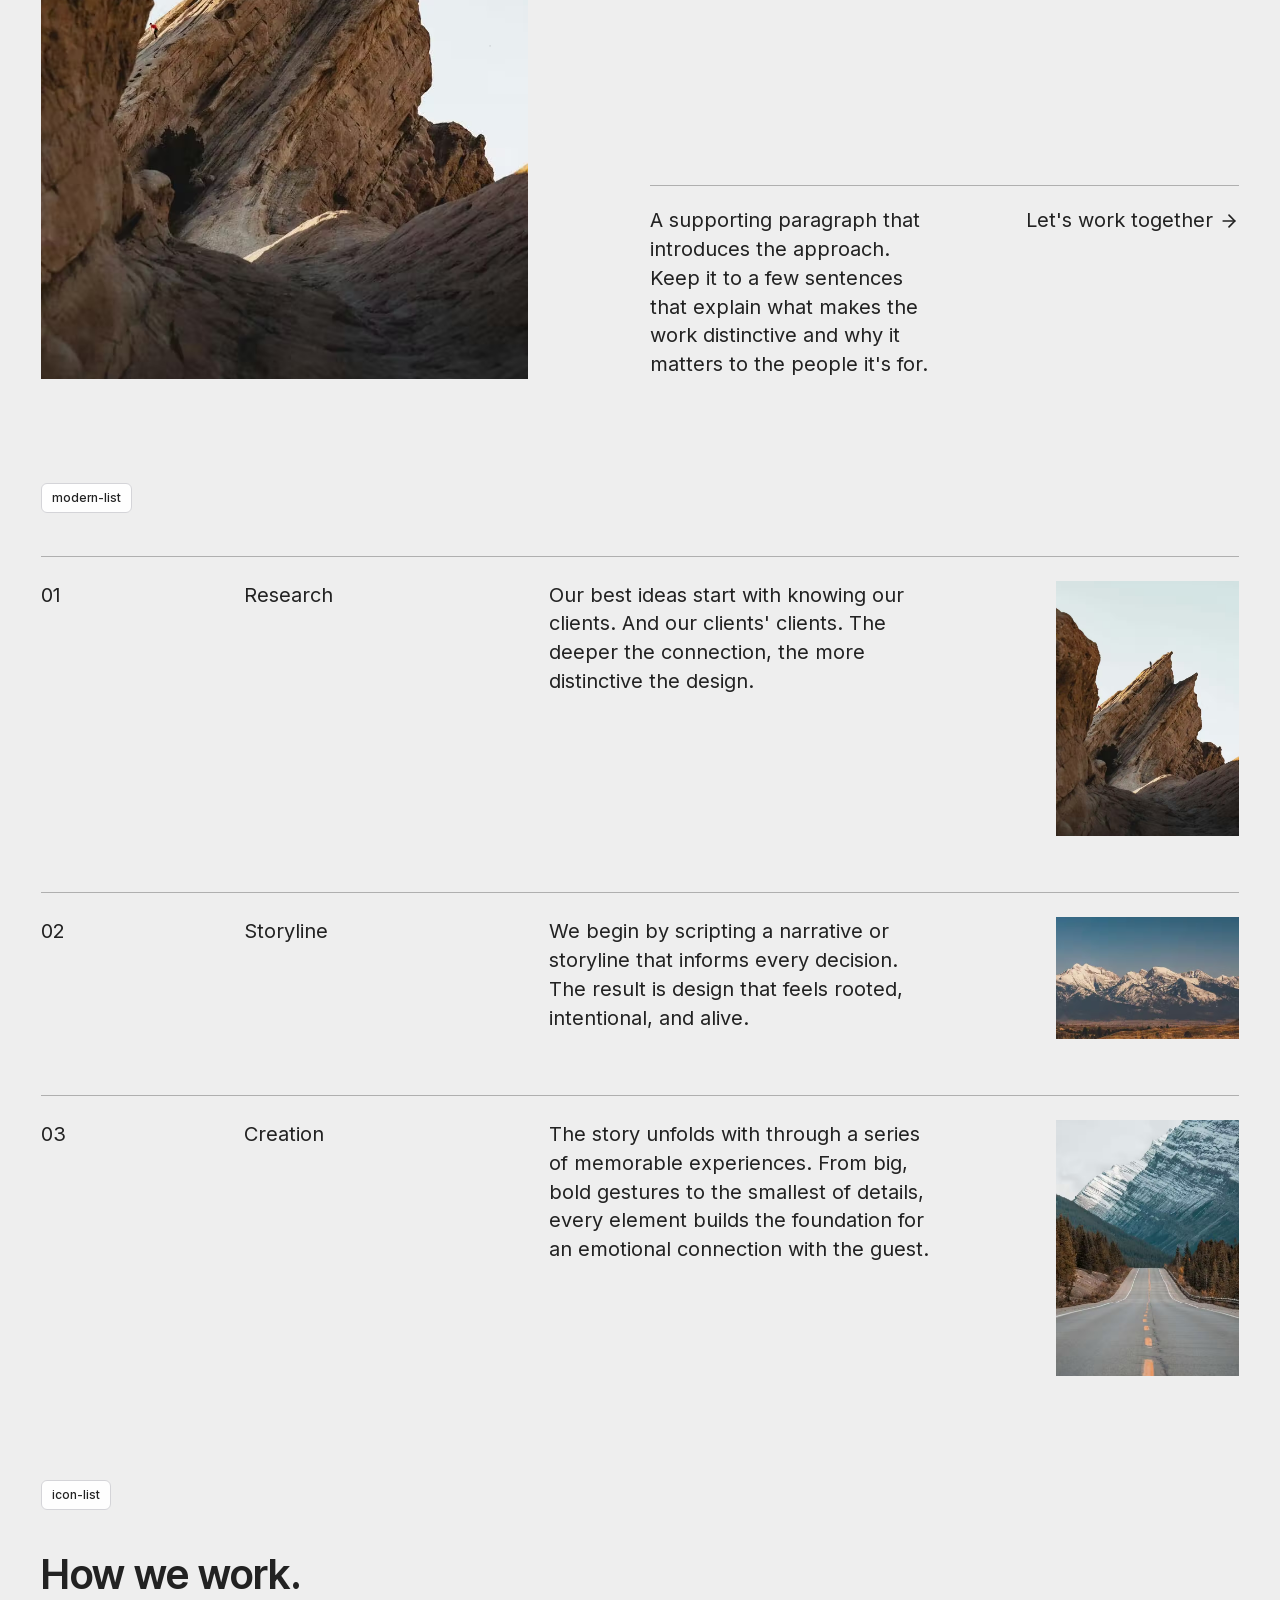
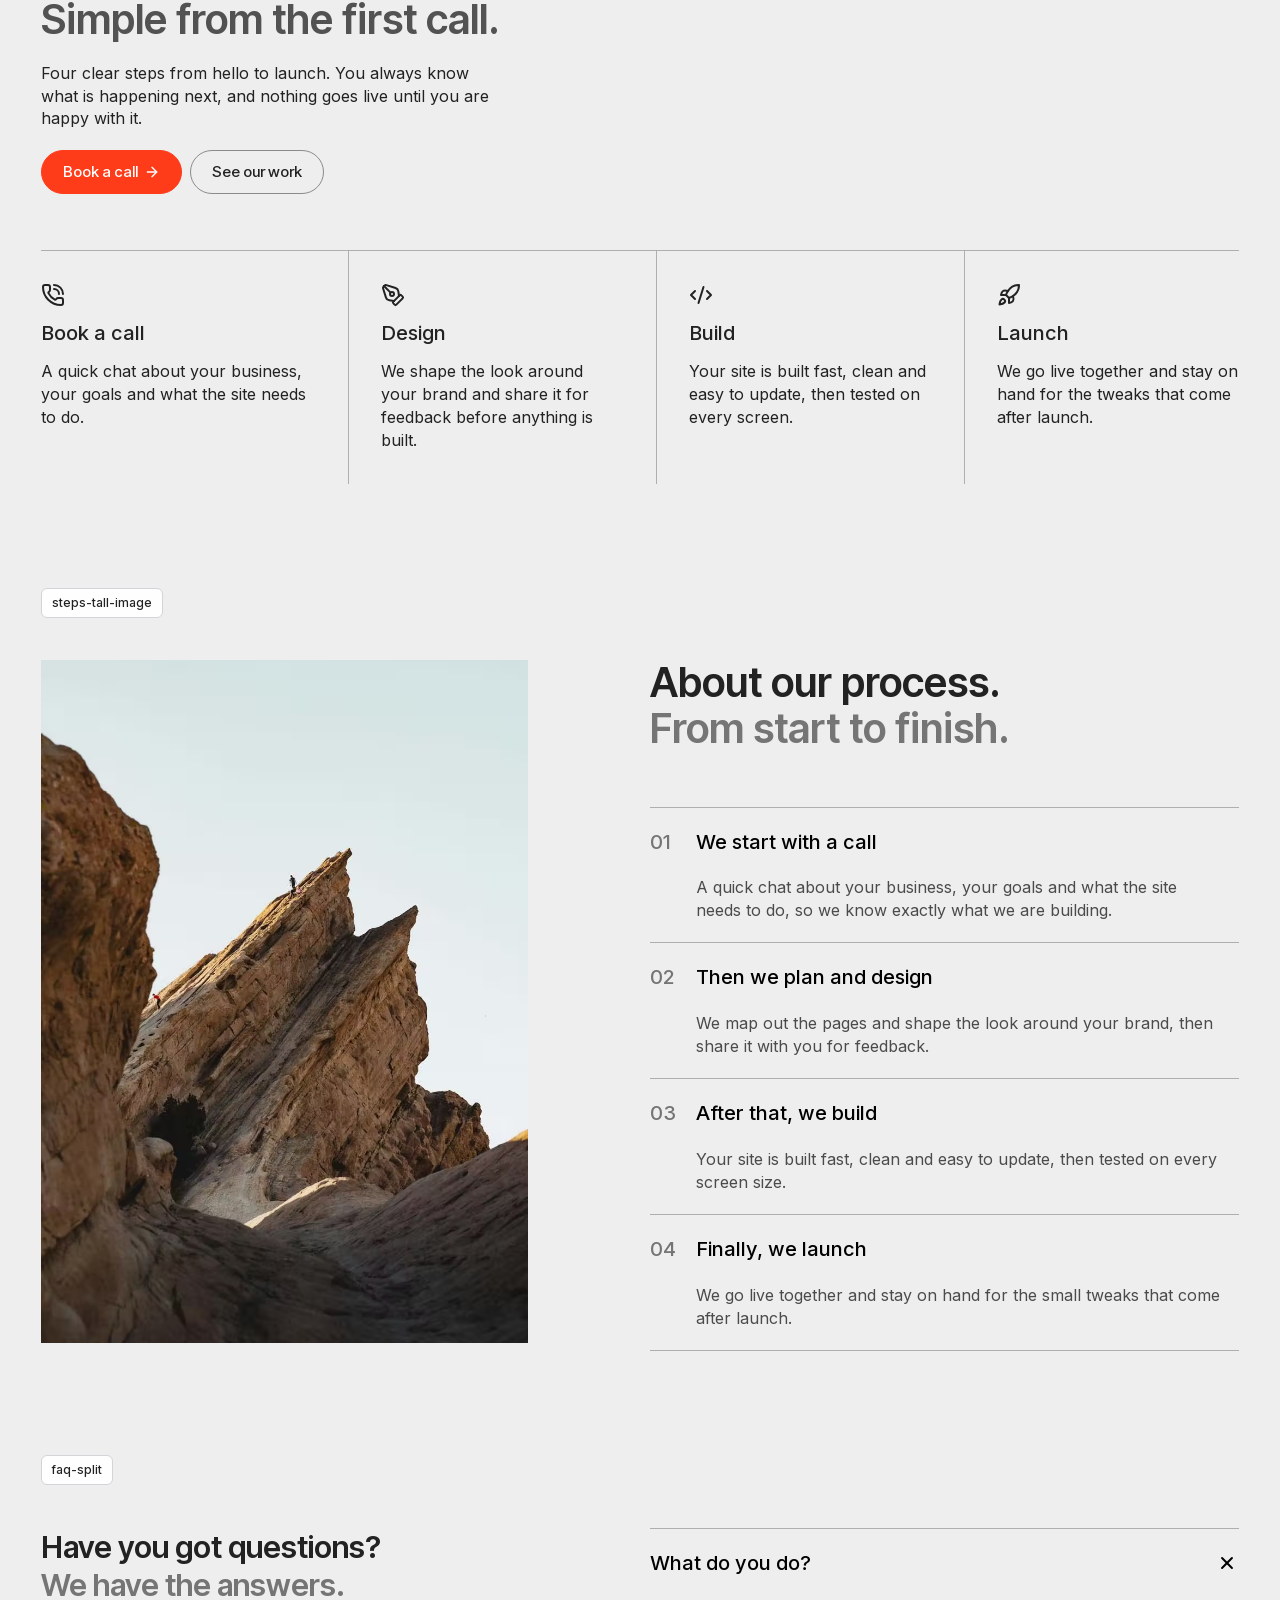
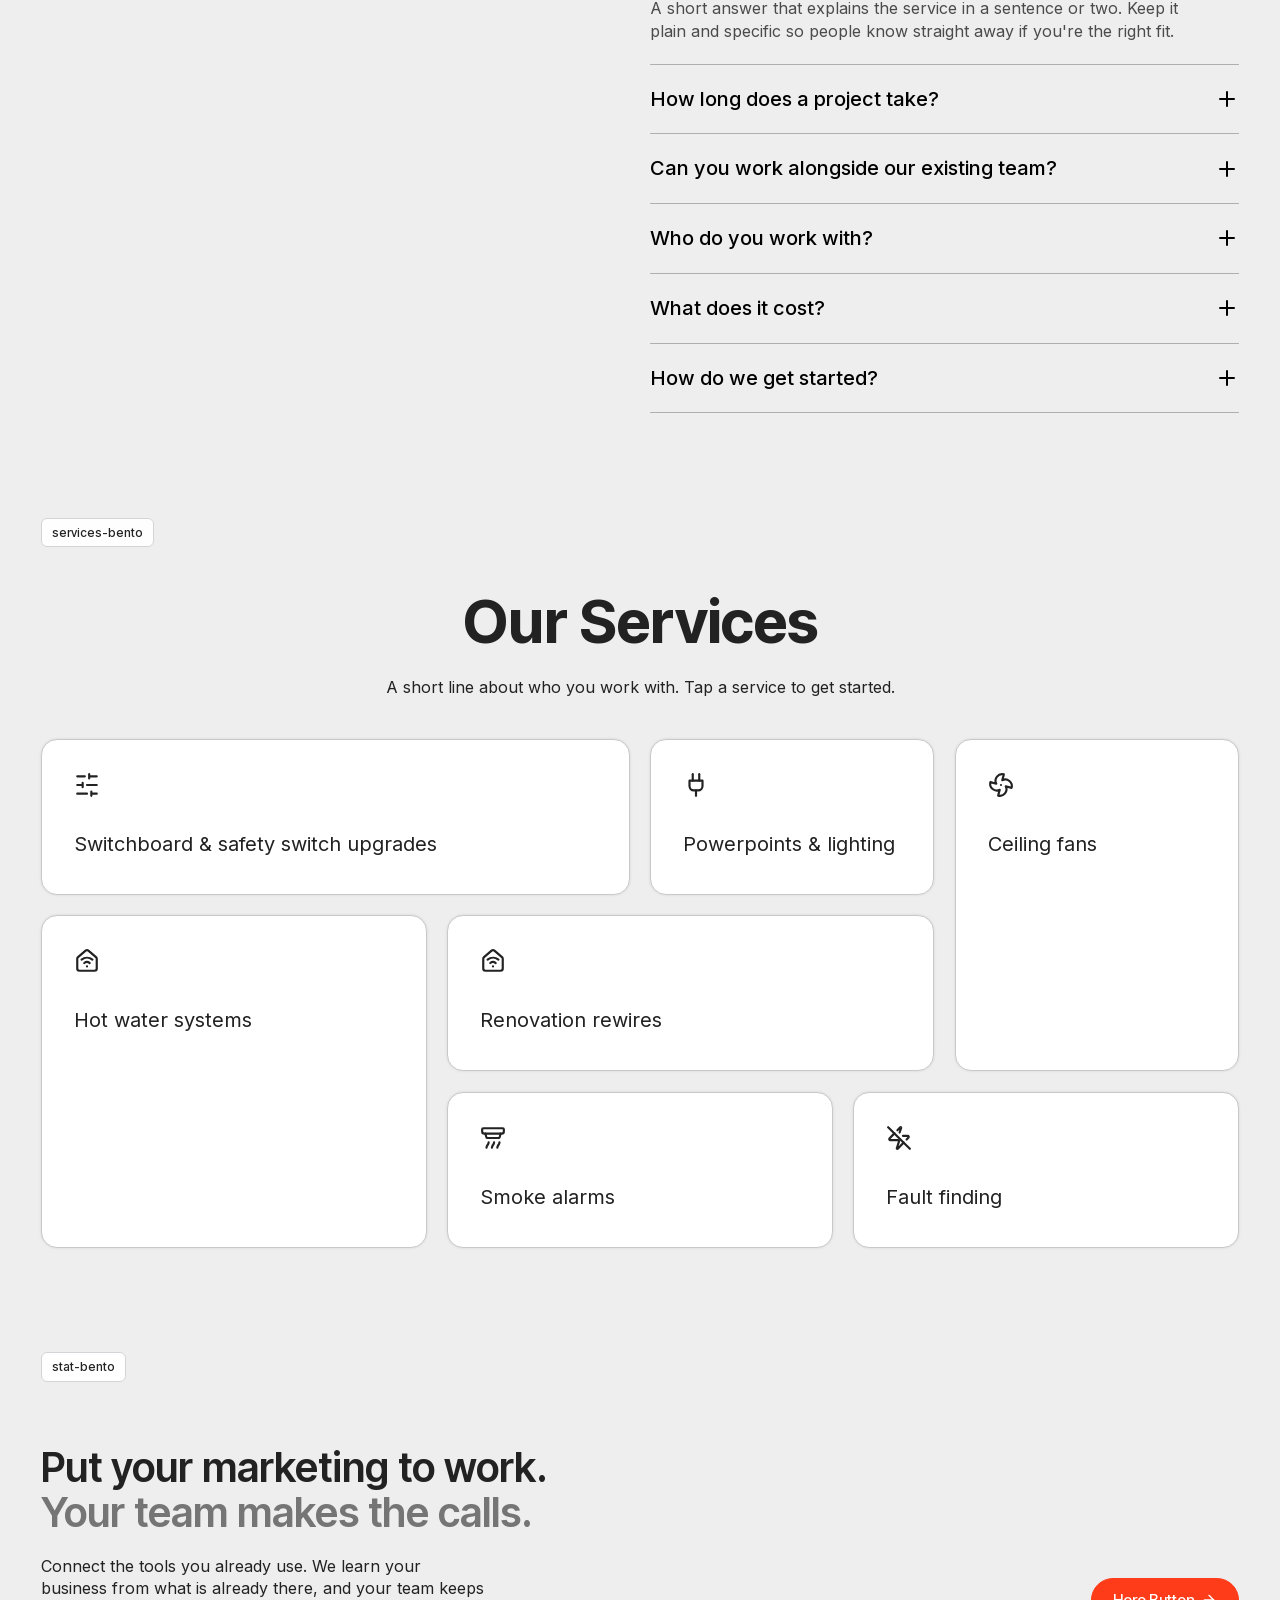
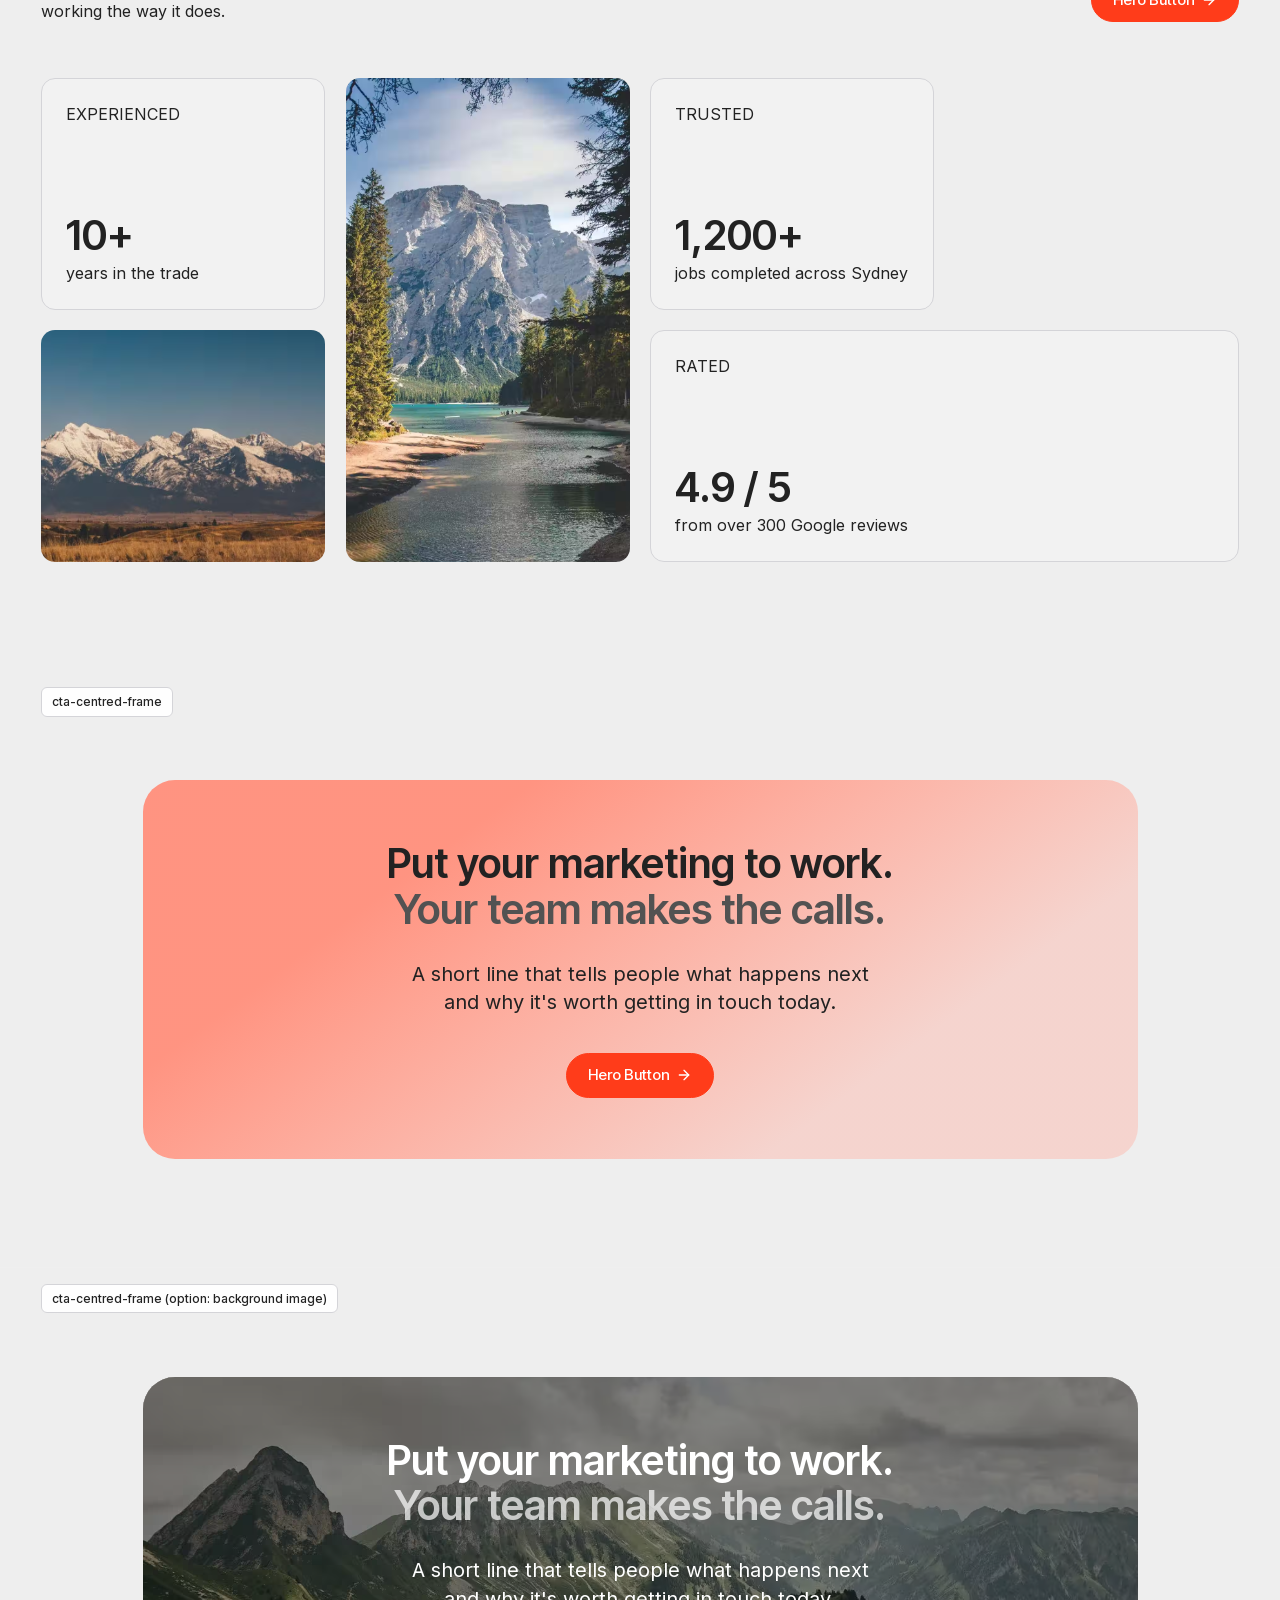
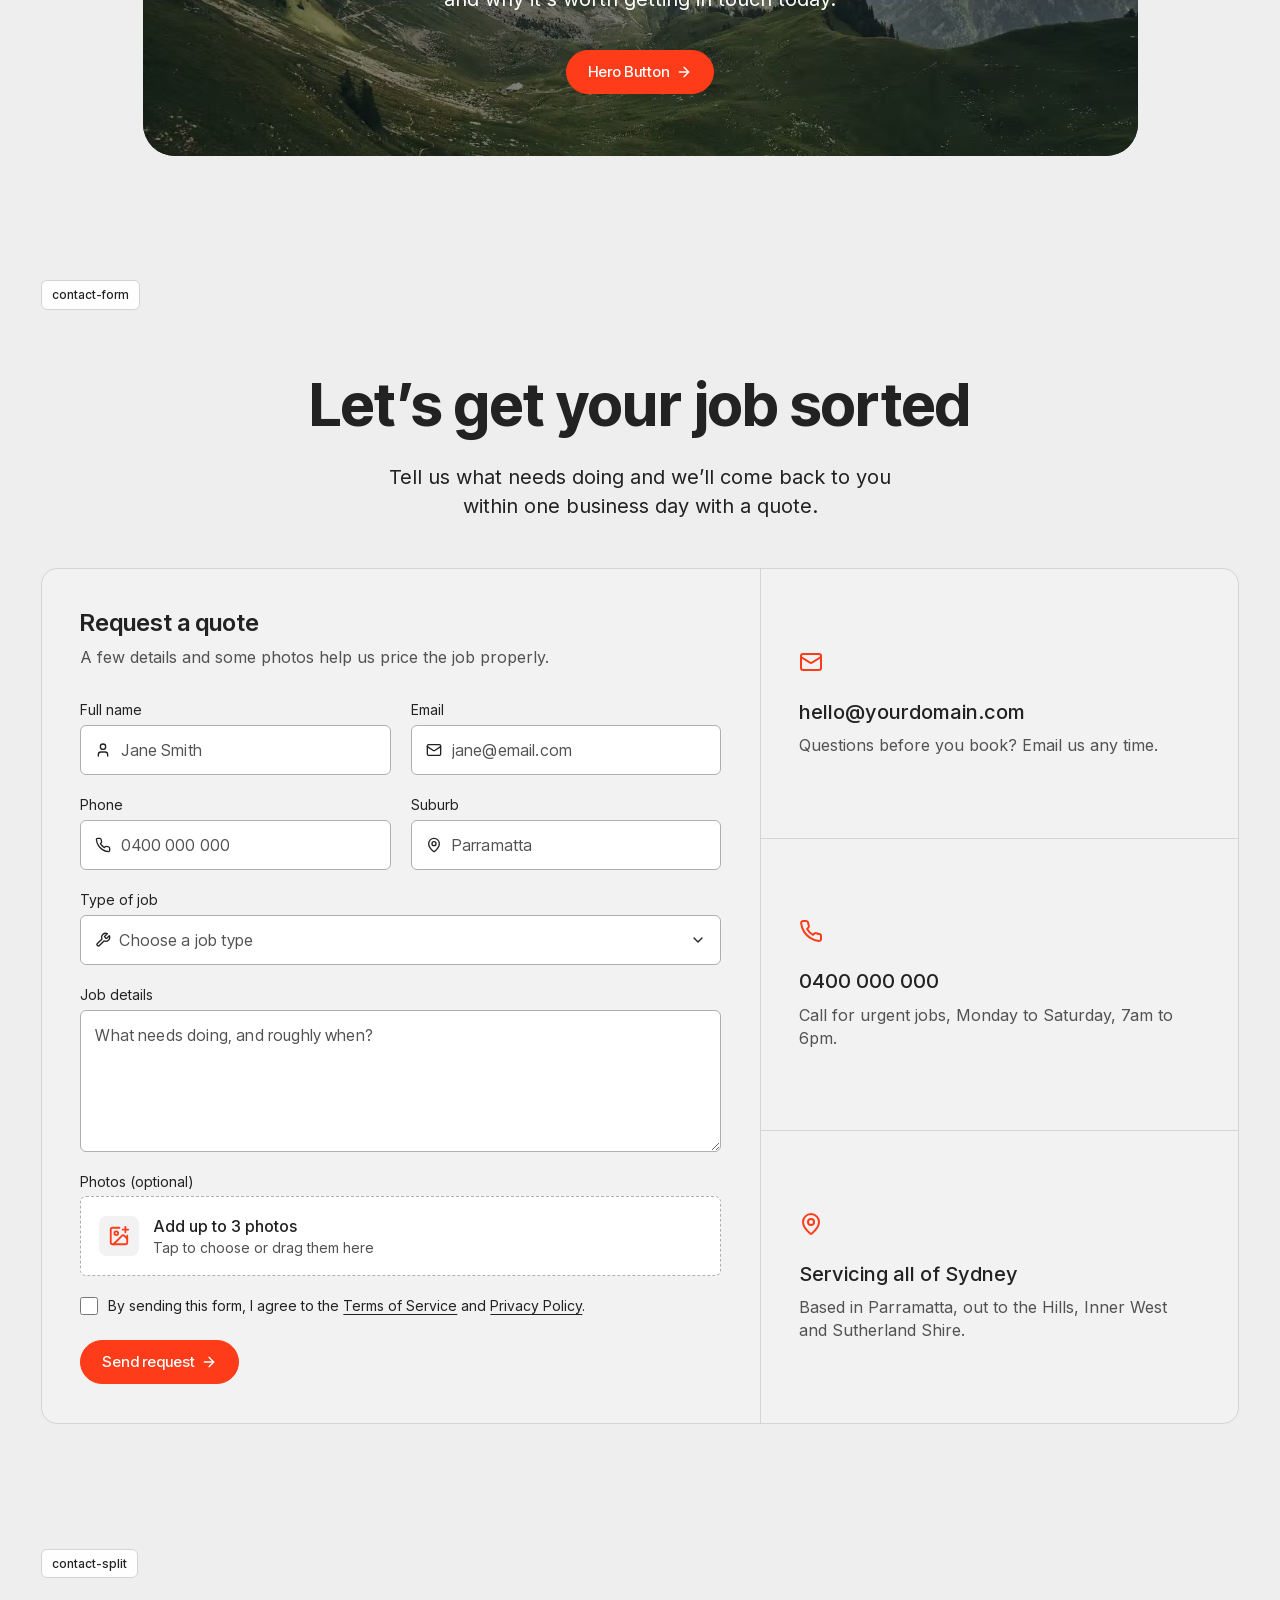
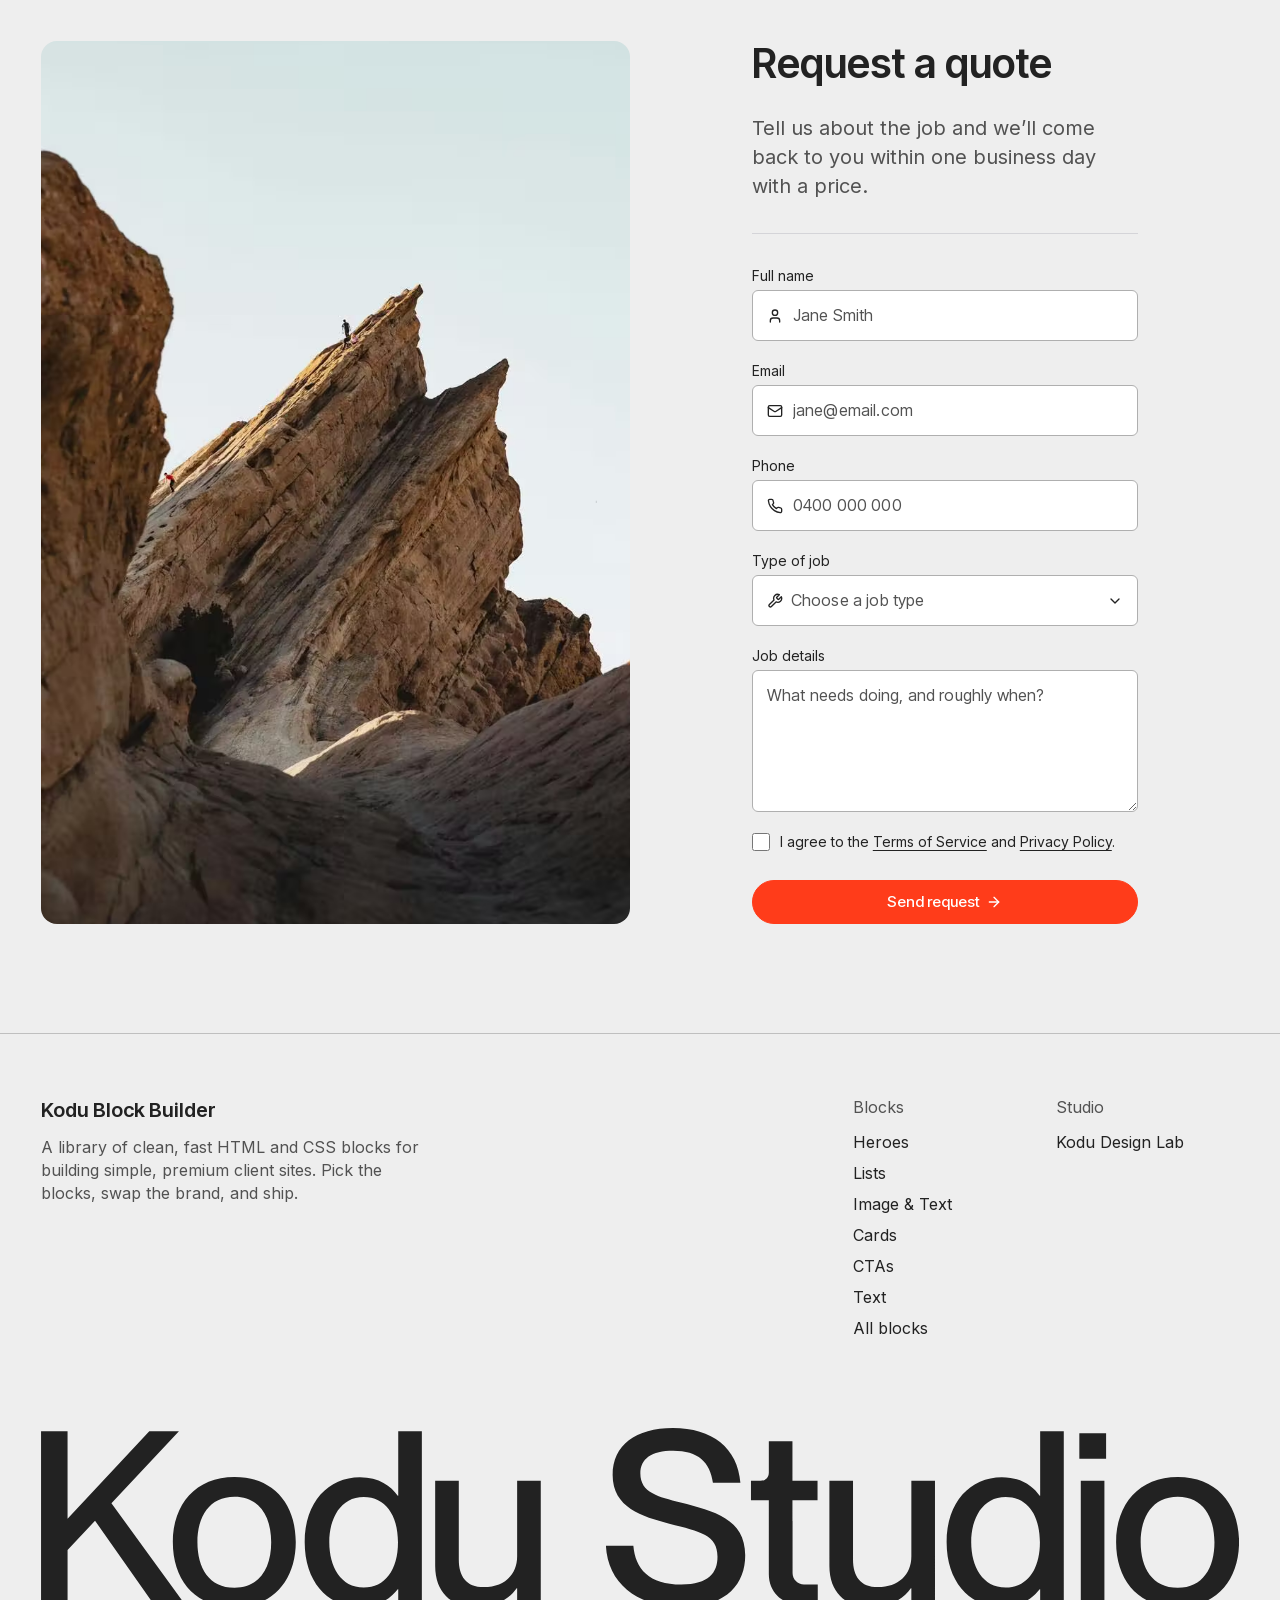
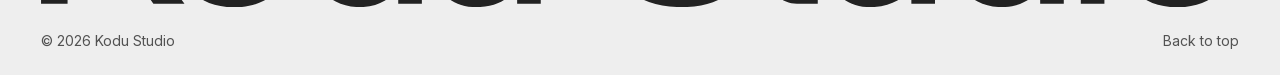
==== commit 9a6b24a4: "Contact split: form cols 8-11 (min 380px), Request a quote, no call-us line Co-Authored-By: Claude O" ====
--- a/all-blocks.html
+++ b/all-blocks.html
@@ -486,7 +486,7 @@
     </div>
     <div class="contact-split__body">
       <div class="contact-split__head" data-reveal-stagger>
-        <h2 class="heading-48">Book a quote</h2>
+        <h2 class="heading-48">Request a quote</h2>
         <p class="text-lg">Tell us about the job and we&rsquo;ll come back to you within one business day with a price.</p>
       </div>
       <form class="contact-split__form" action="#" method="post" data-contact-form data-demo data-reveal>
@@ -522,7 +522,6 @@
           <button class="btn btn--44 btn--pill contact-split__submit" type="submit">Send request <svg width="16" height="16" viewBox="0 0 24 24" fill="none" stroke="currentColor" stroke-width="2" stroke-linecap="round" stroke-linejoin="round" aria-hidden="true"><path d="M5 12h14"/><path d="m12 5 7 7-7 7"/></svg></button>
           <p role="status" data-sent hidden>Thanks, your request is in. We&rsquo;ll be in touch within one business day.</p>
       </form>
-      <p class="contact-split__foot">Or call us on <a href="tel:+61400000000">0400 000 000</a></p>
     </div>
   </section>
 
--- a/css/blocks/contact-split.css
+++ b/css/blocks/contact-split.css
@@ -1,7 +1,7 @@
 /* Contact — Split (ref: next:well "Schedule a demo", light mode)
-   Tall photo across columns 1–6, form in columns 9–11, centred beside it.
-   Heading and text, a line, the fields (fields.css), a full-width button,
-   a line, then a call-us note. Shares js/contact-form.js. */
+   Tall photo across columns 1–6, form in columns 8–11 (min 380px wide, so
+   it stays usable on smaller desktops). Heading and text, a line, the fields
+   (fields.css) and a full-width button. Shares js/contact-form.js. */
 
 .contact-split {
   padding-block: var(--section-lg);
@@ -23,7 +23,8 @@
 :where(.contact-split__media) > img { position: absolute; inset: 0; }
 
 .contact-split__body {
-  grid-column: 9 / span 3;
+  grid-column: 8 / span 4;
+  min-width: 380px;
   display: flex;
   flex-direction: column;
   justify-content: center;
@@ -50,24 +51,11 @@
   margin-top: 8px;
 }
 
-.contact-split__foot {
-  padding-top: 24px;
-  border-top: 1px solid var(--card-border);
-  line-height: 1.44;
-}
-.contact-split__foot a { text-decoration: underline; text-underline-offset: 3px; }
-.contact-split__foot a:hover { color: var(--brand); }
-
-/* Wide tablet / small laptop: give the form more room */
-@media (max-width: 1279px) {
-  .contact-split__body { grid-column: 8 / -1; }
-}
-
 /* Tablet and mobile: photo on top, form under it */
 @media (max-width: 1023px) {
   .contact-split__media { grid-column: 1 / -1; }
   .contact-split__media::before { padding-top: 62.5%; } /* 16:10 */
-  .contact-split__body { grid-column: 1 / -1; max-width: 560px; }
+  .contact-split__body { grid-column: 1 / -1; min-width: 0; max-width: 560px; }
 }
 
 @media (max-width: 767px) {
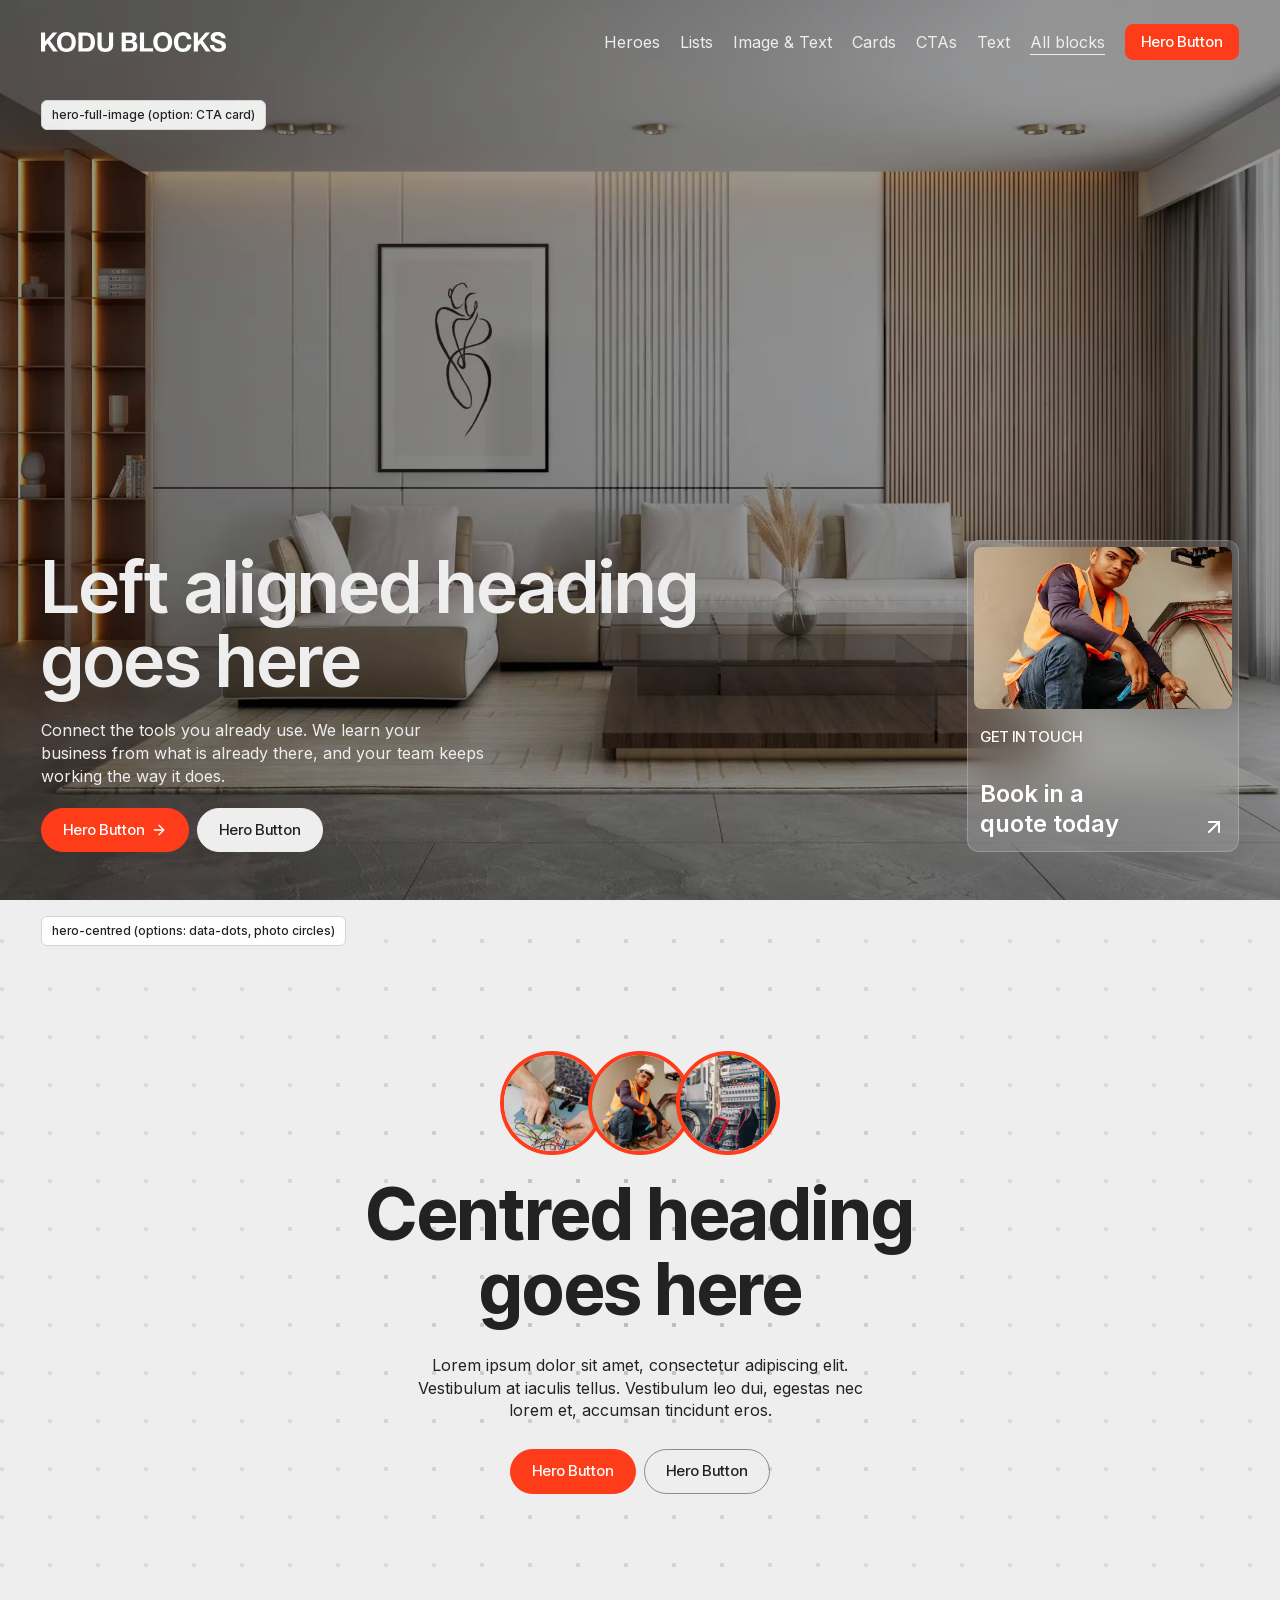
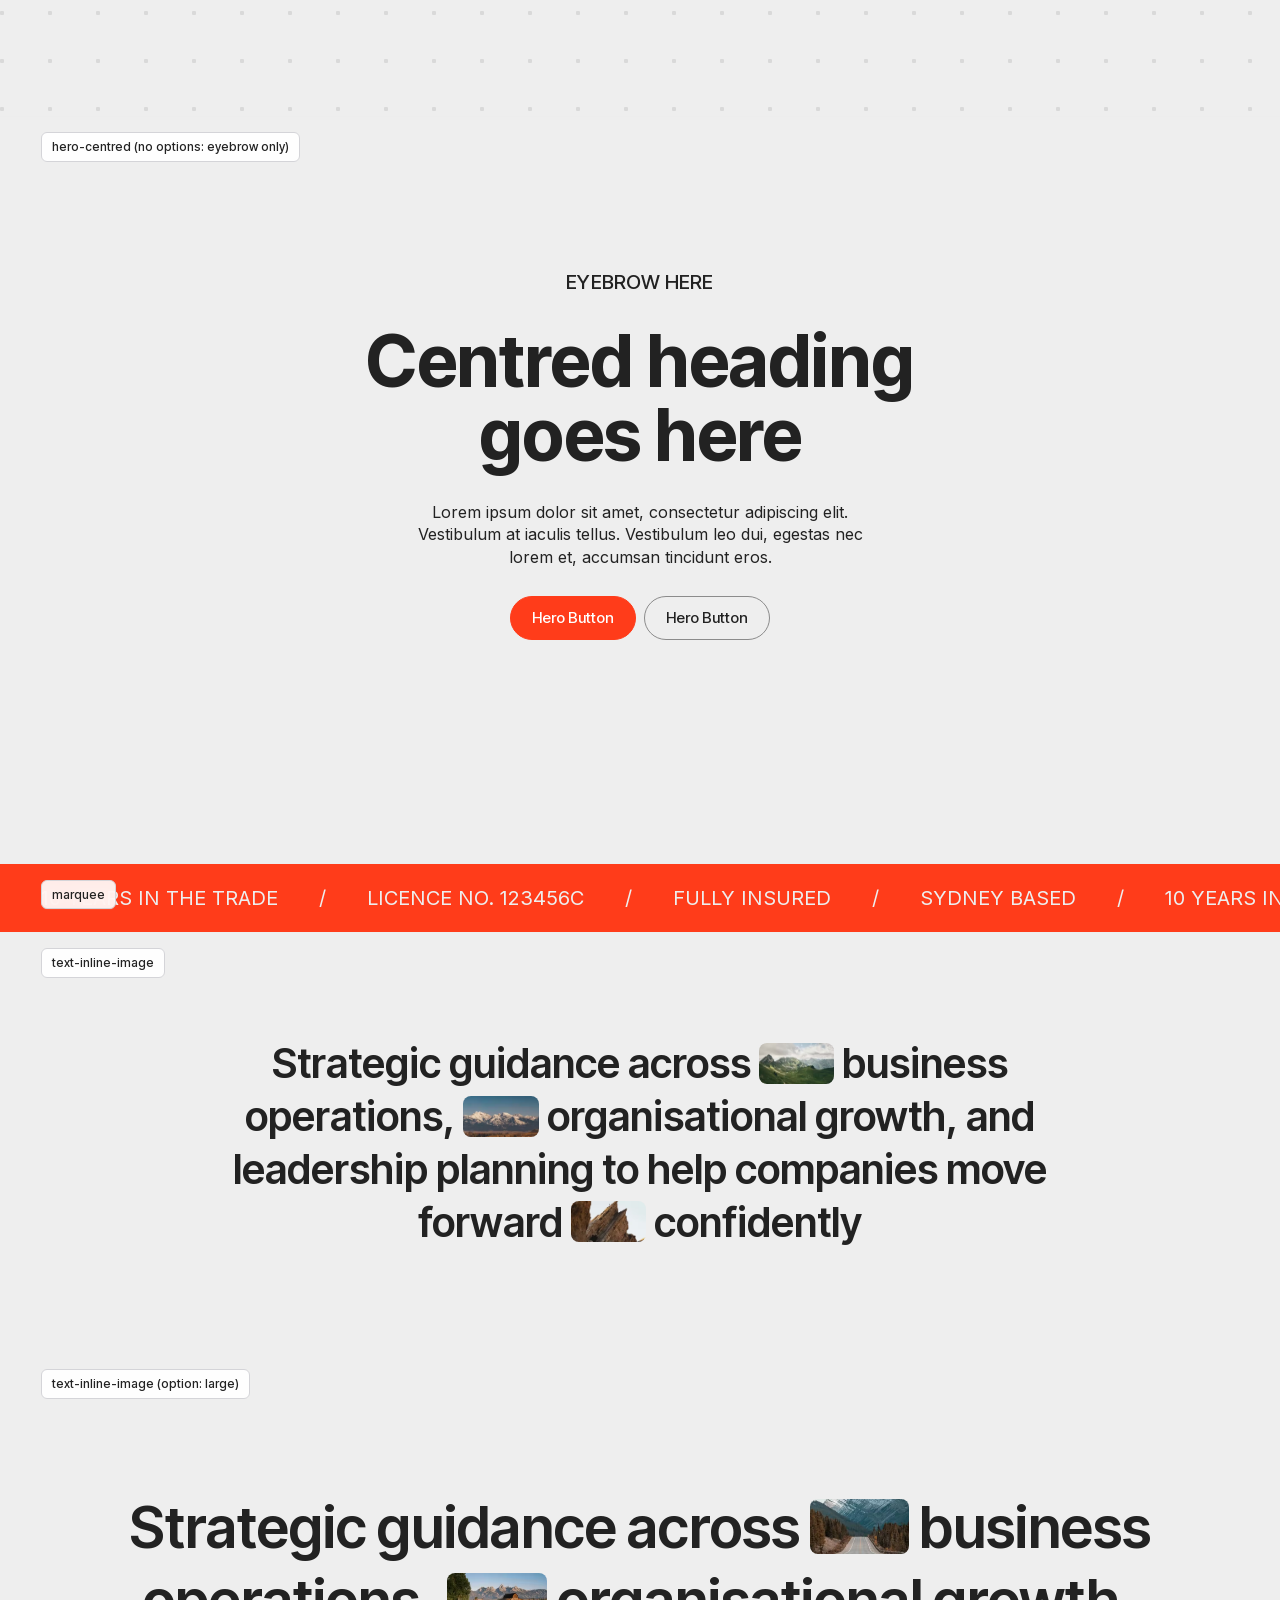
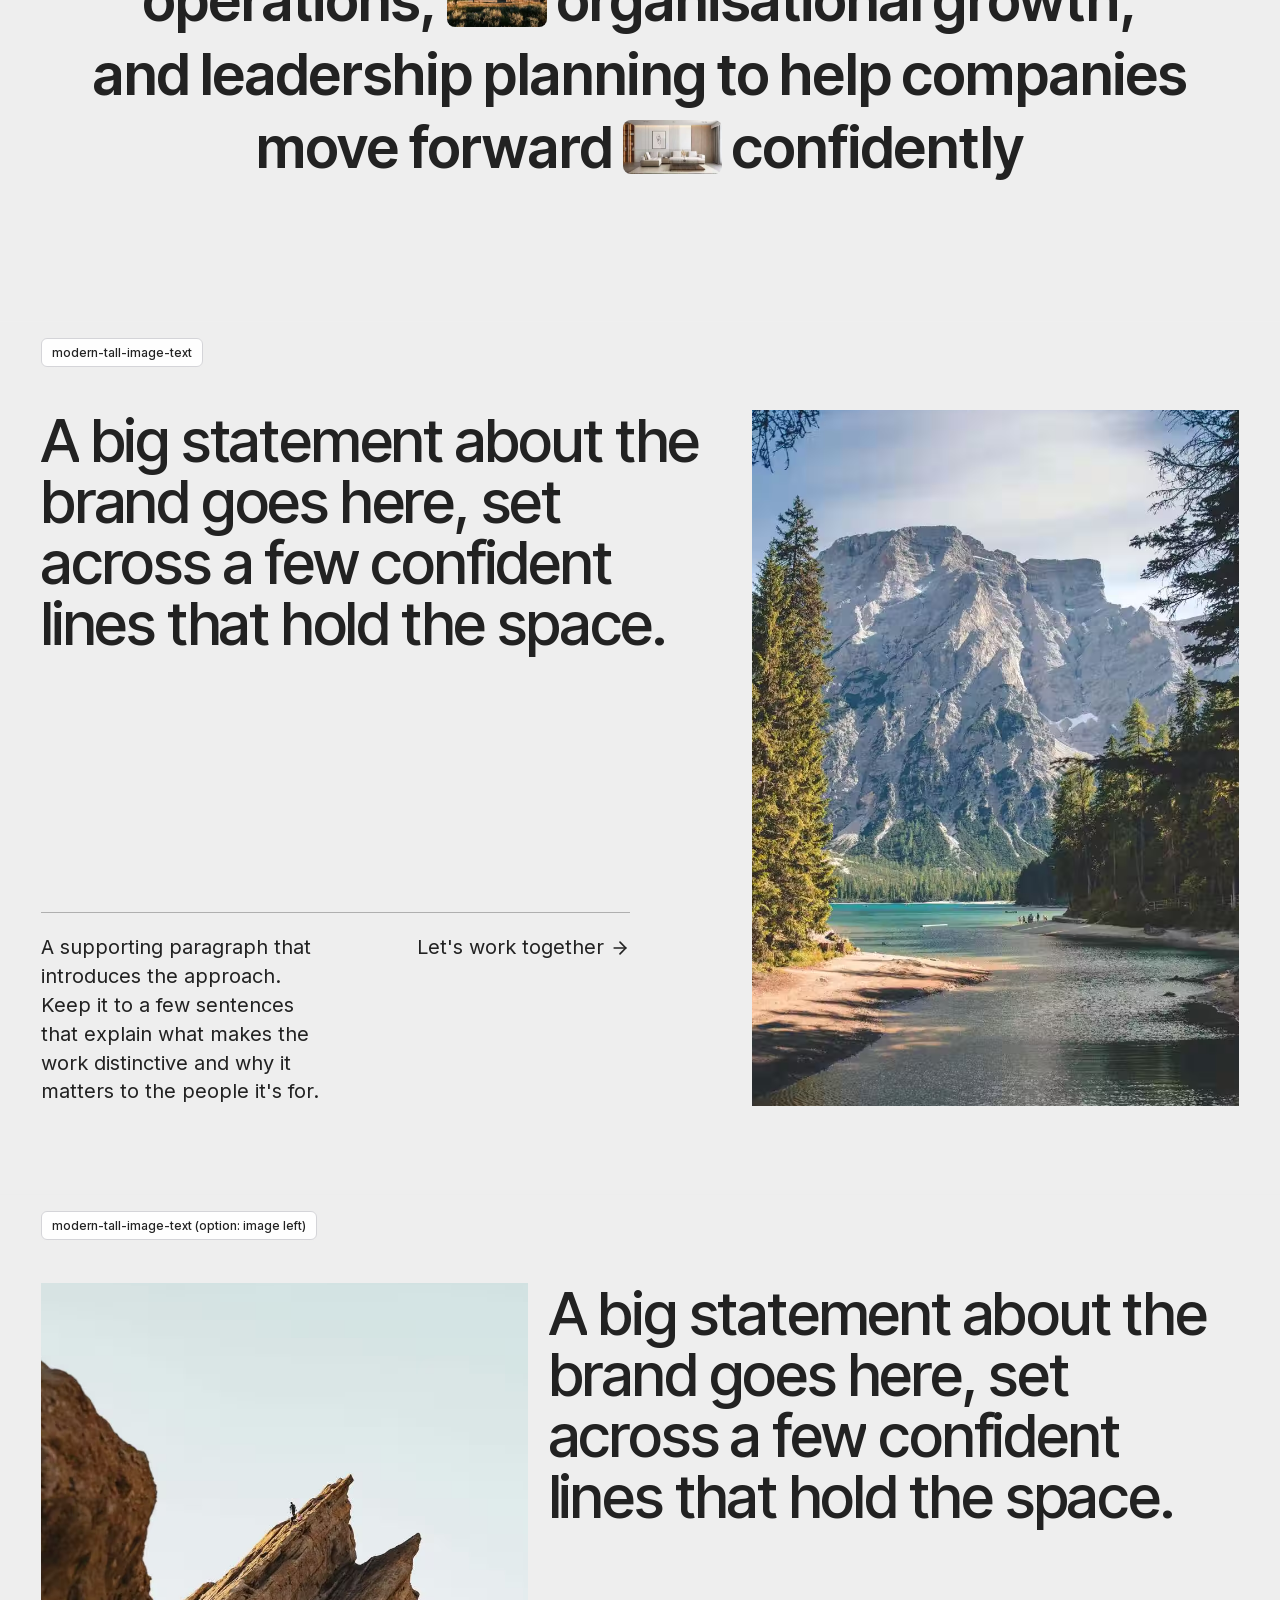
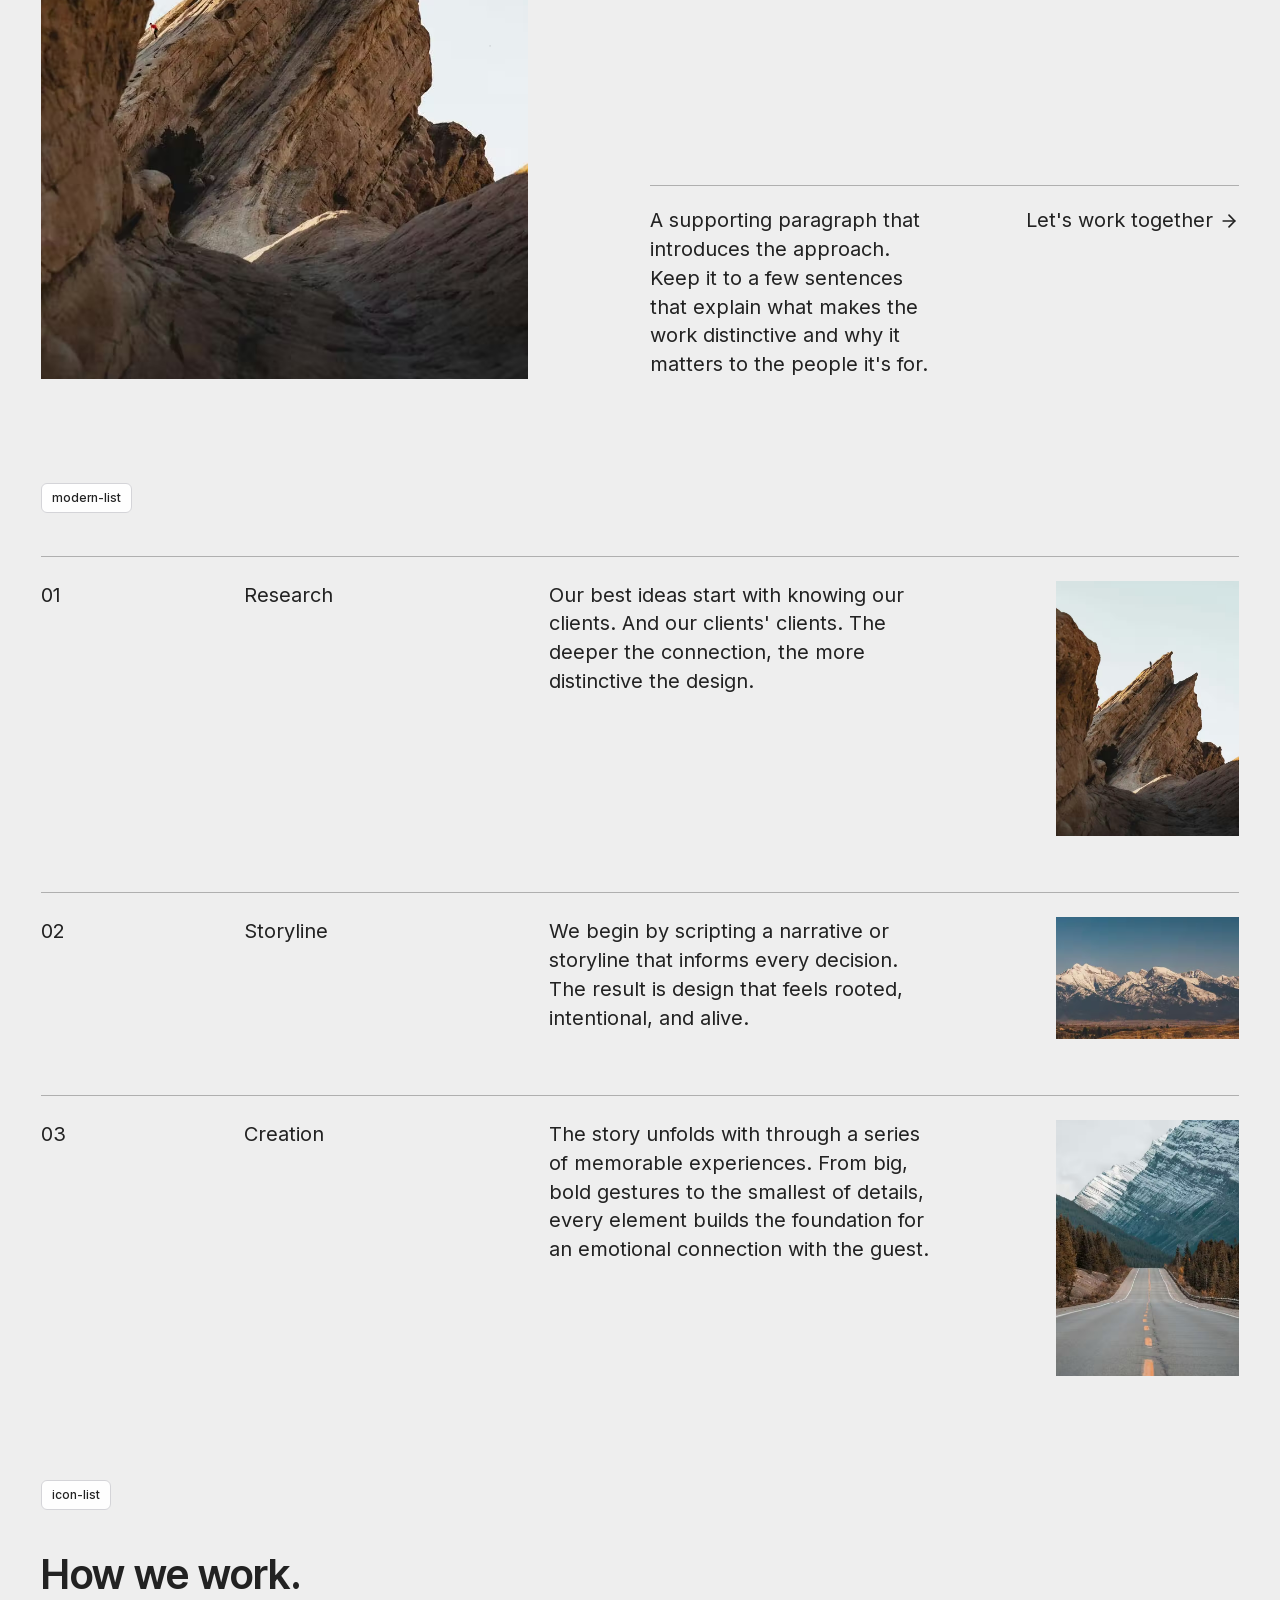
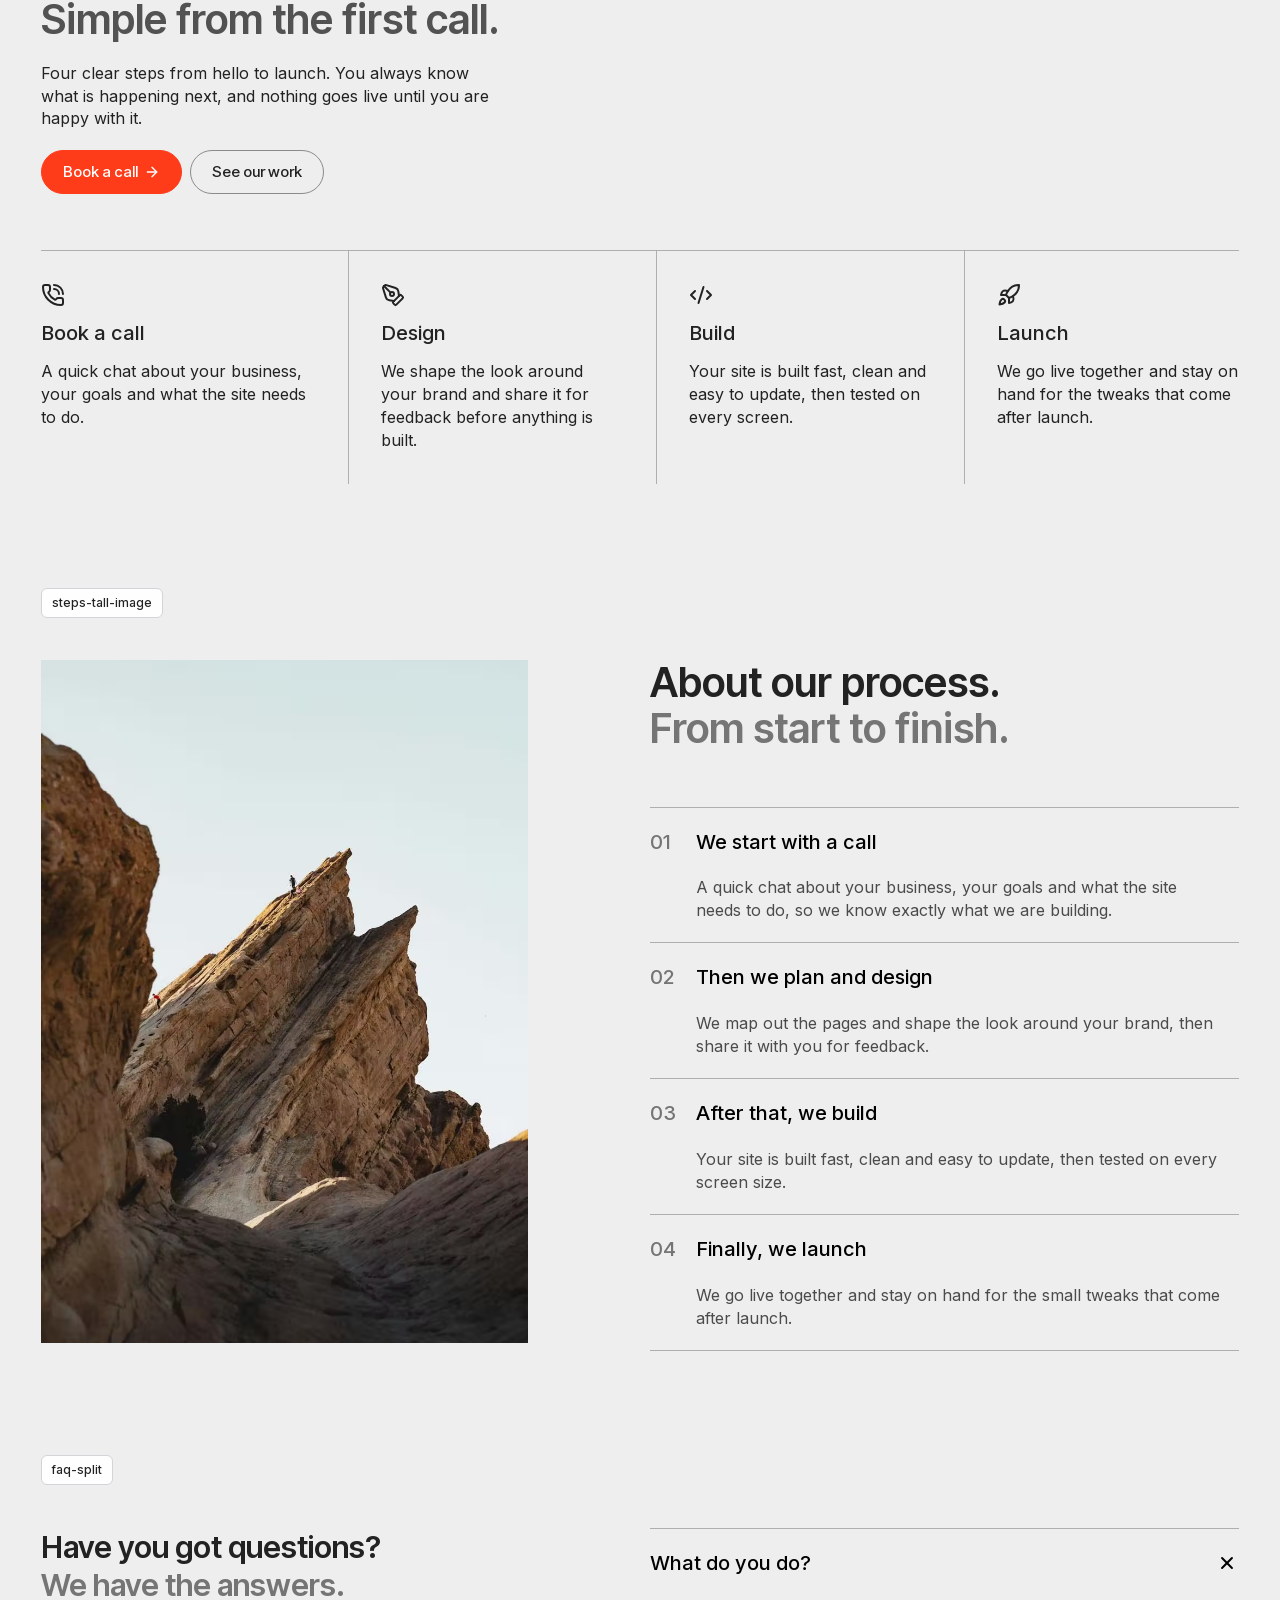
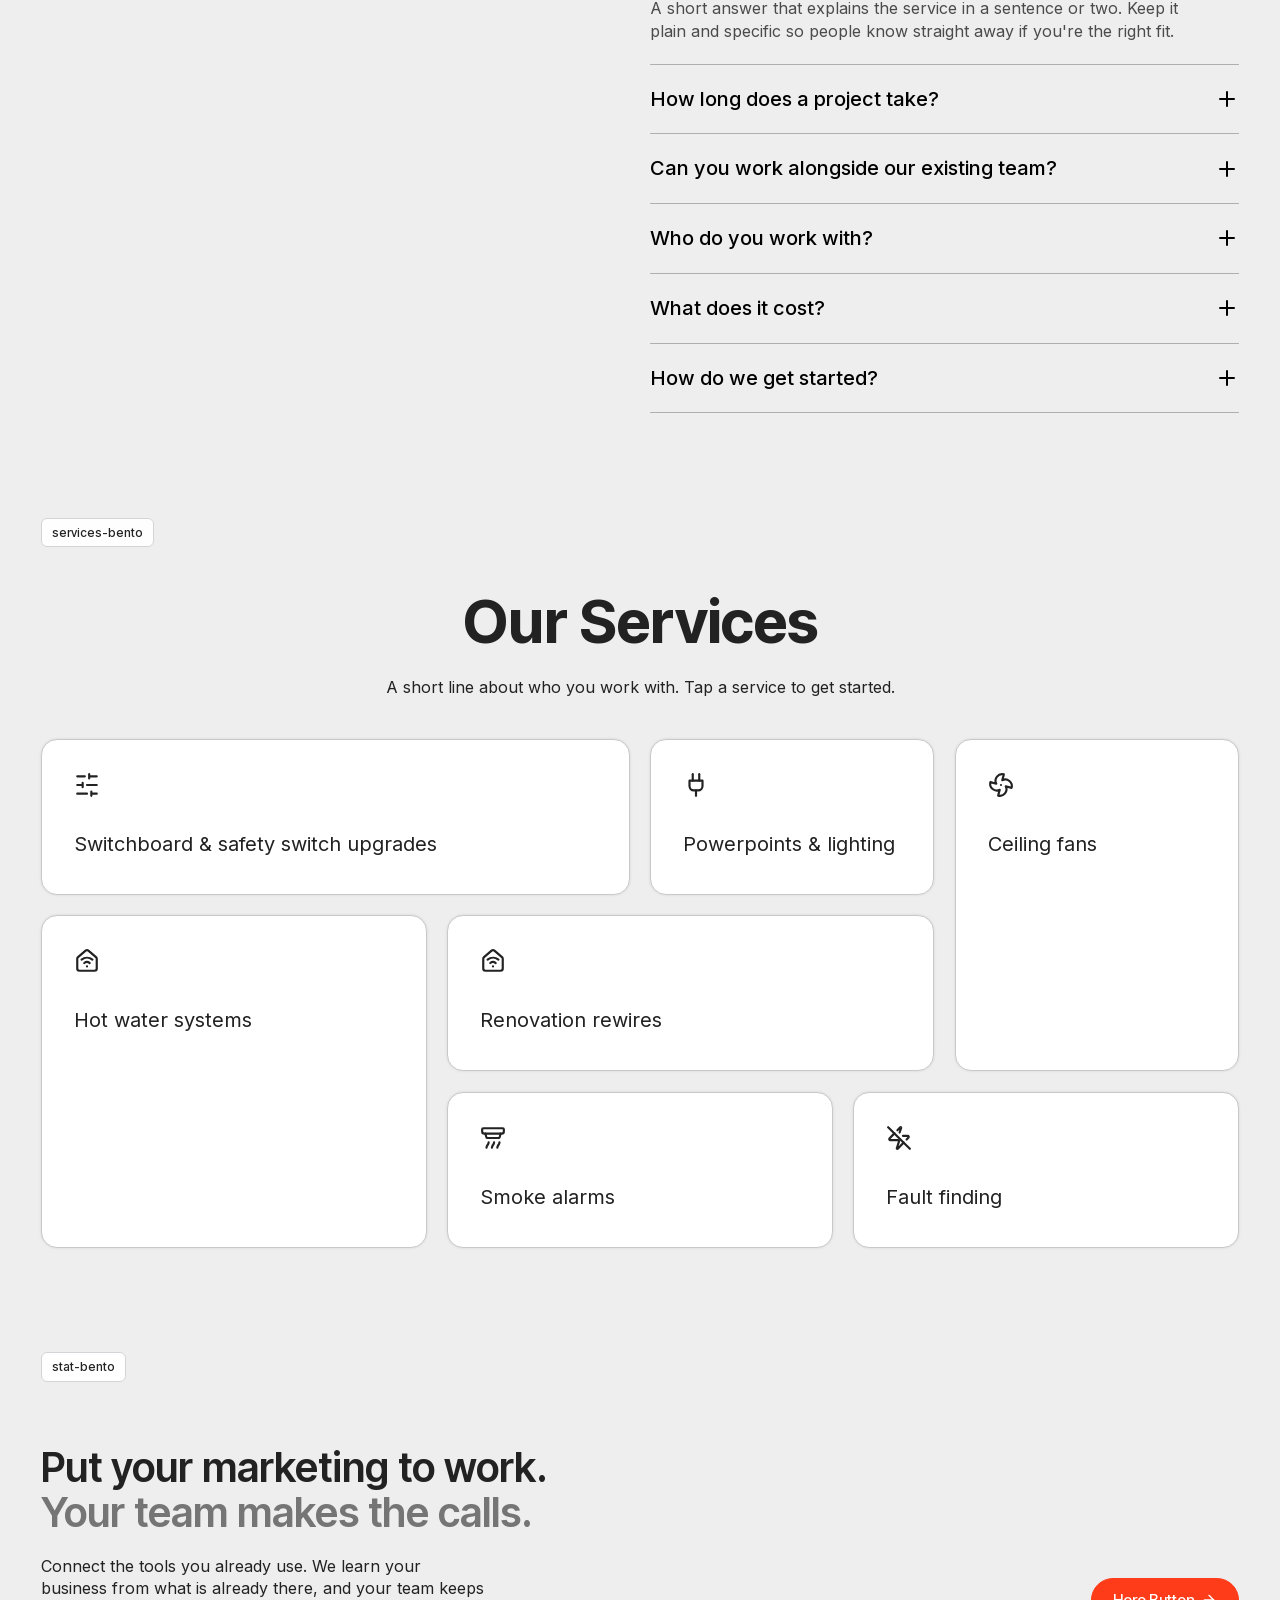
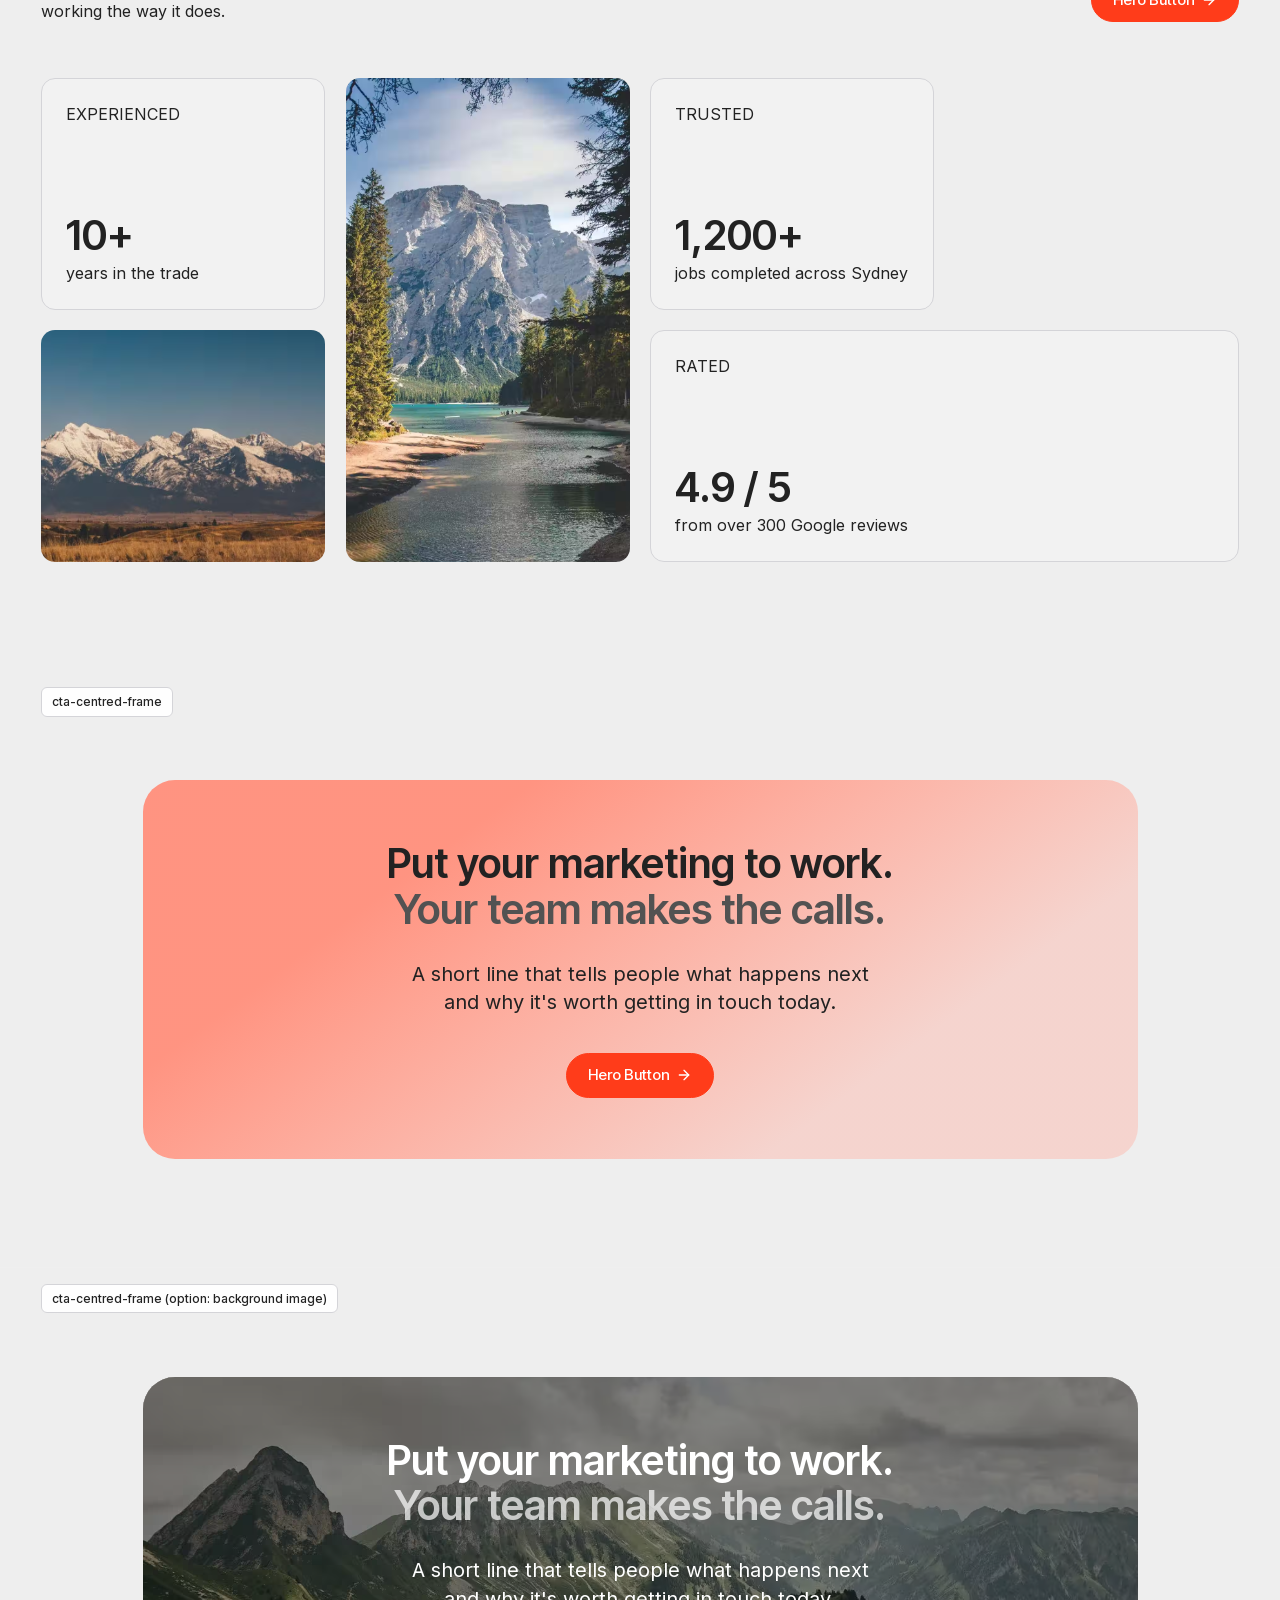
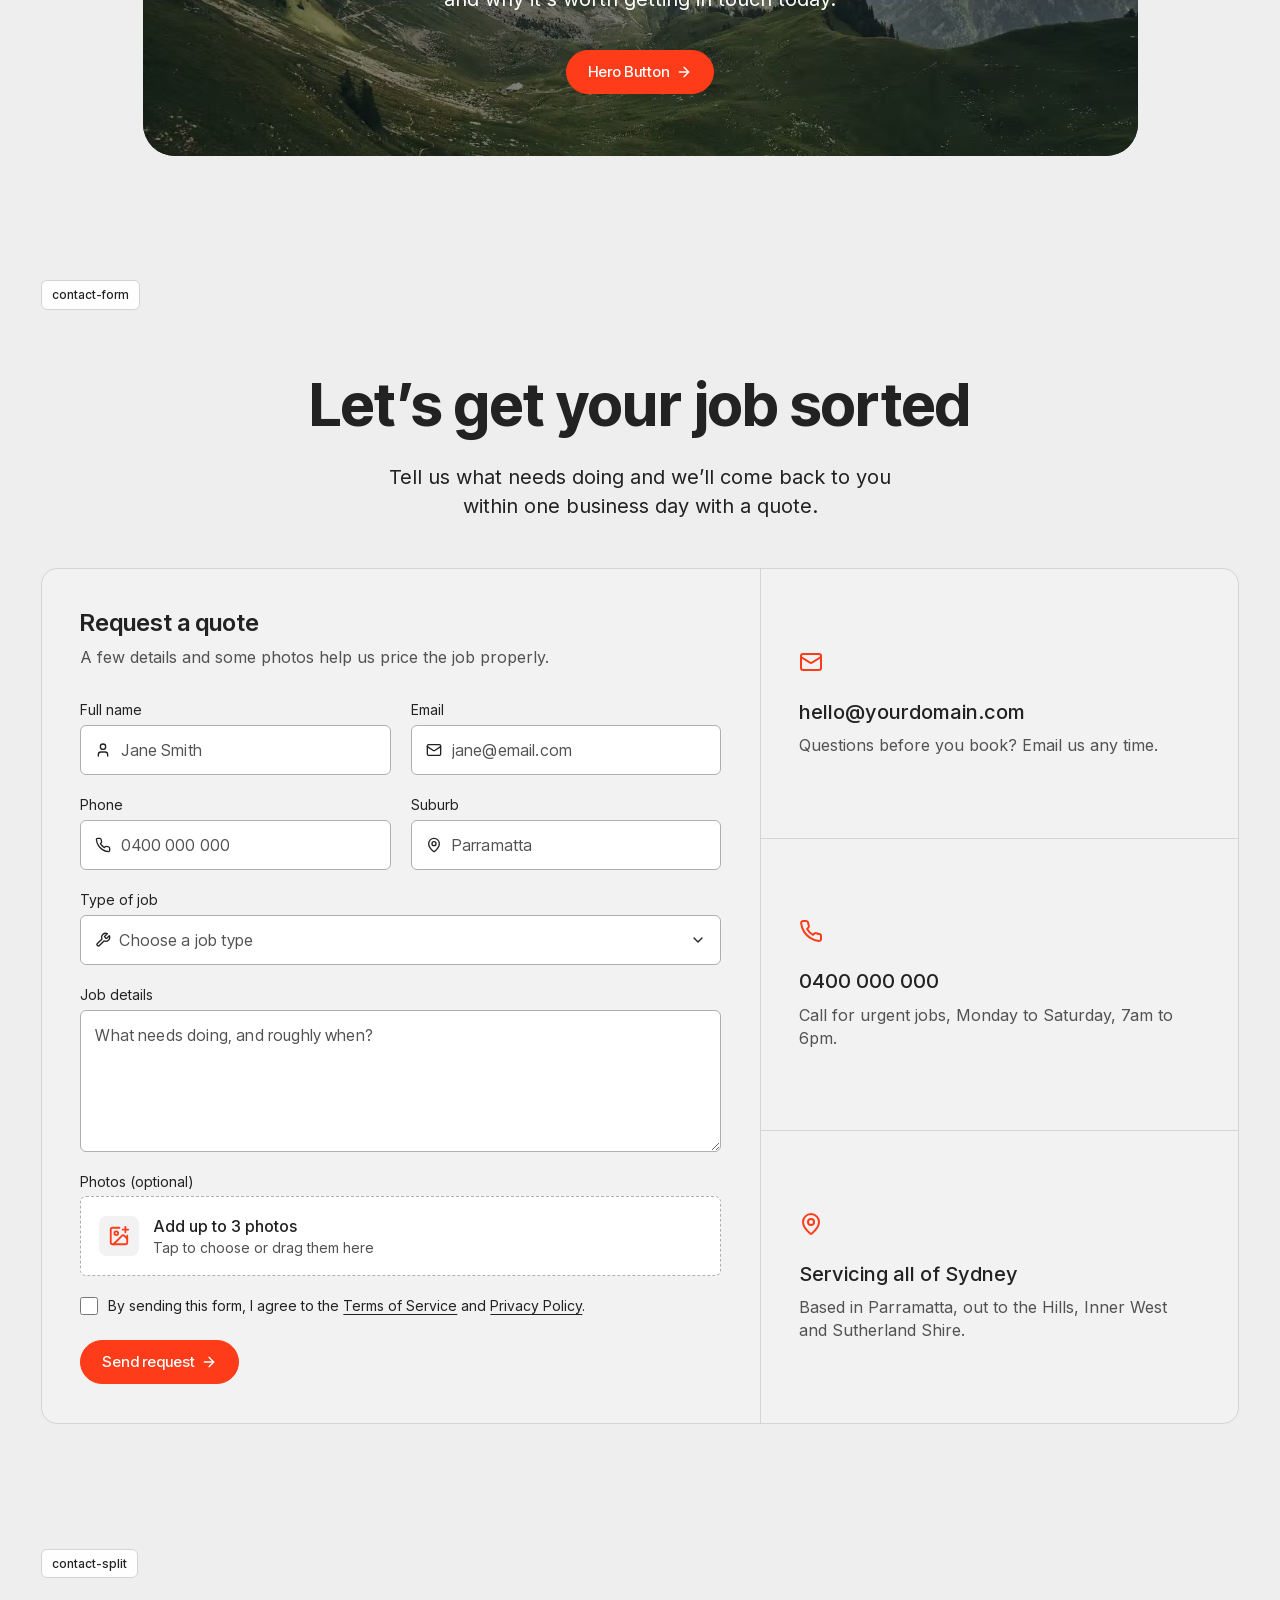
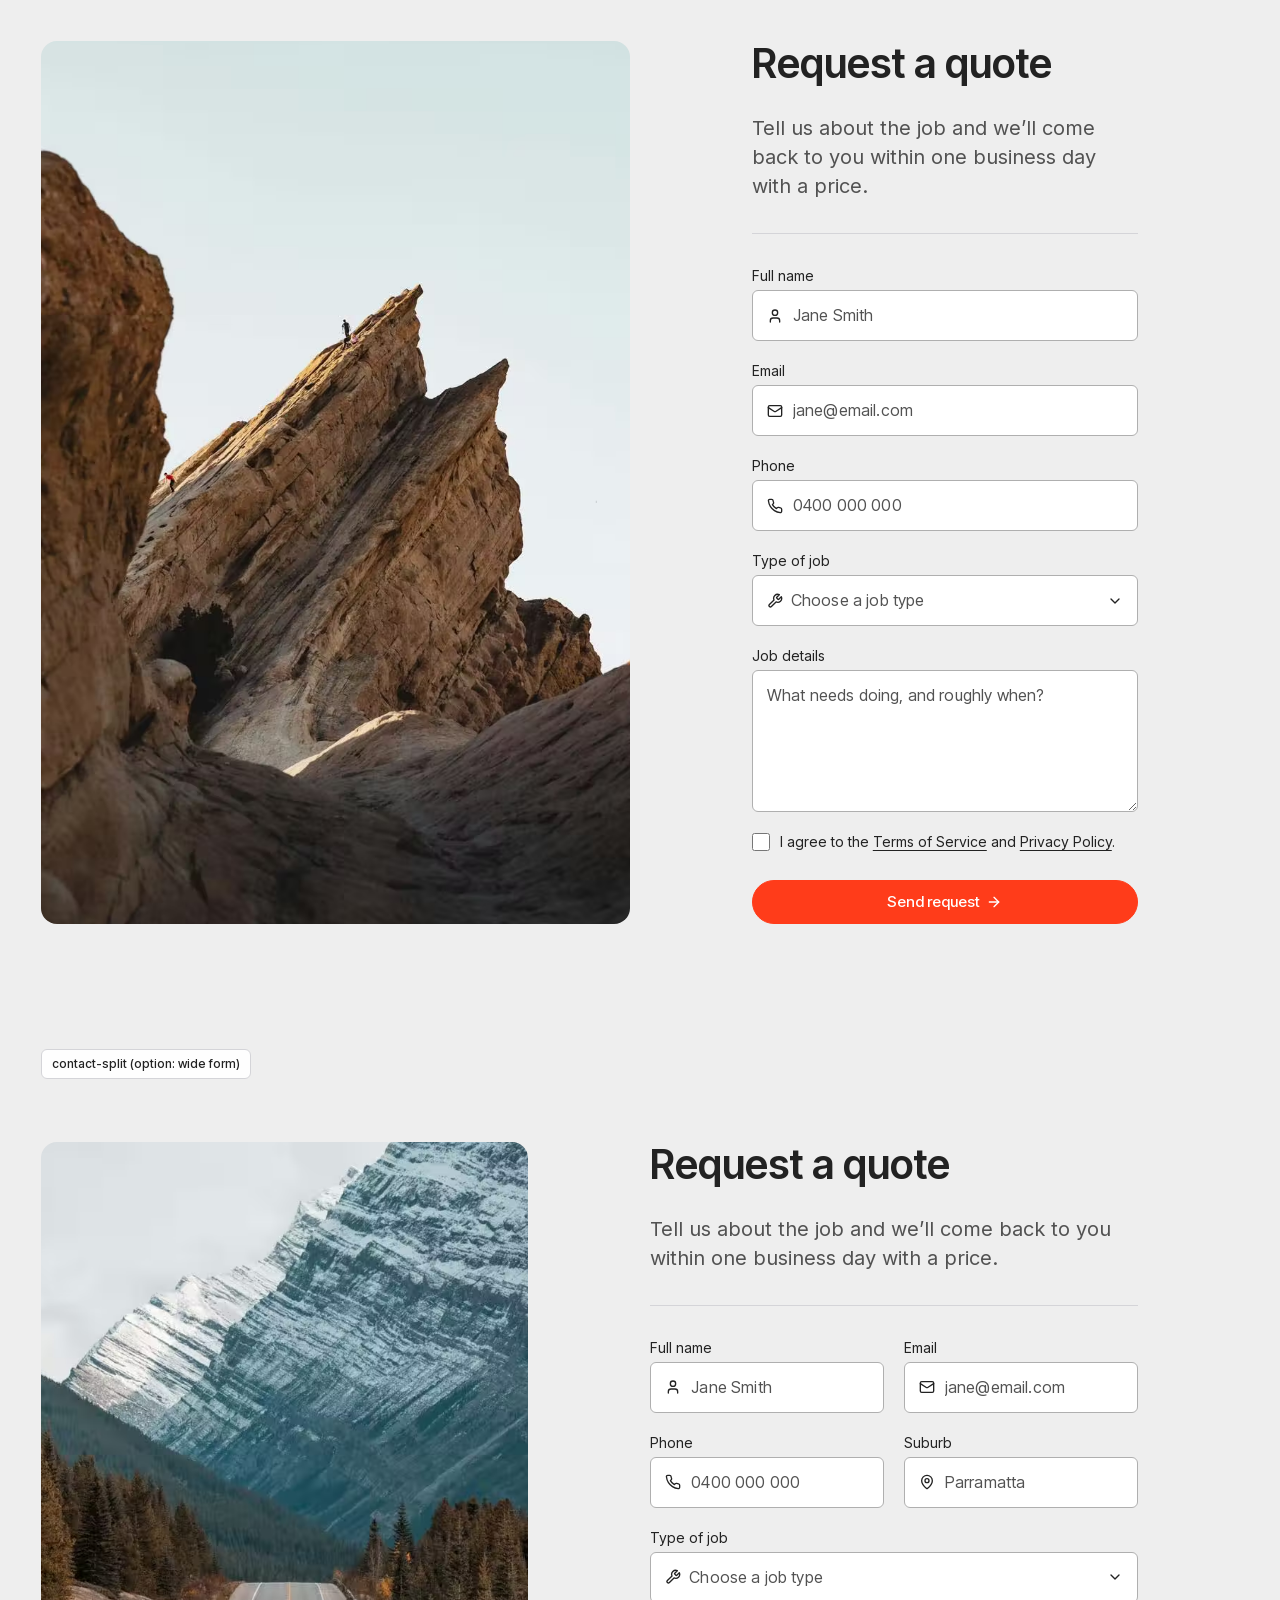
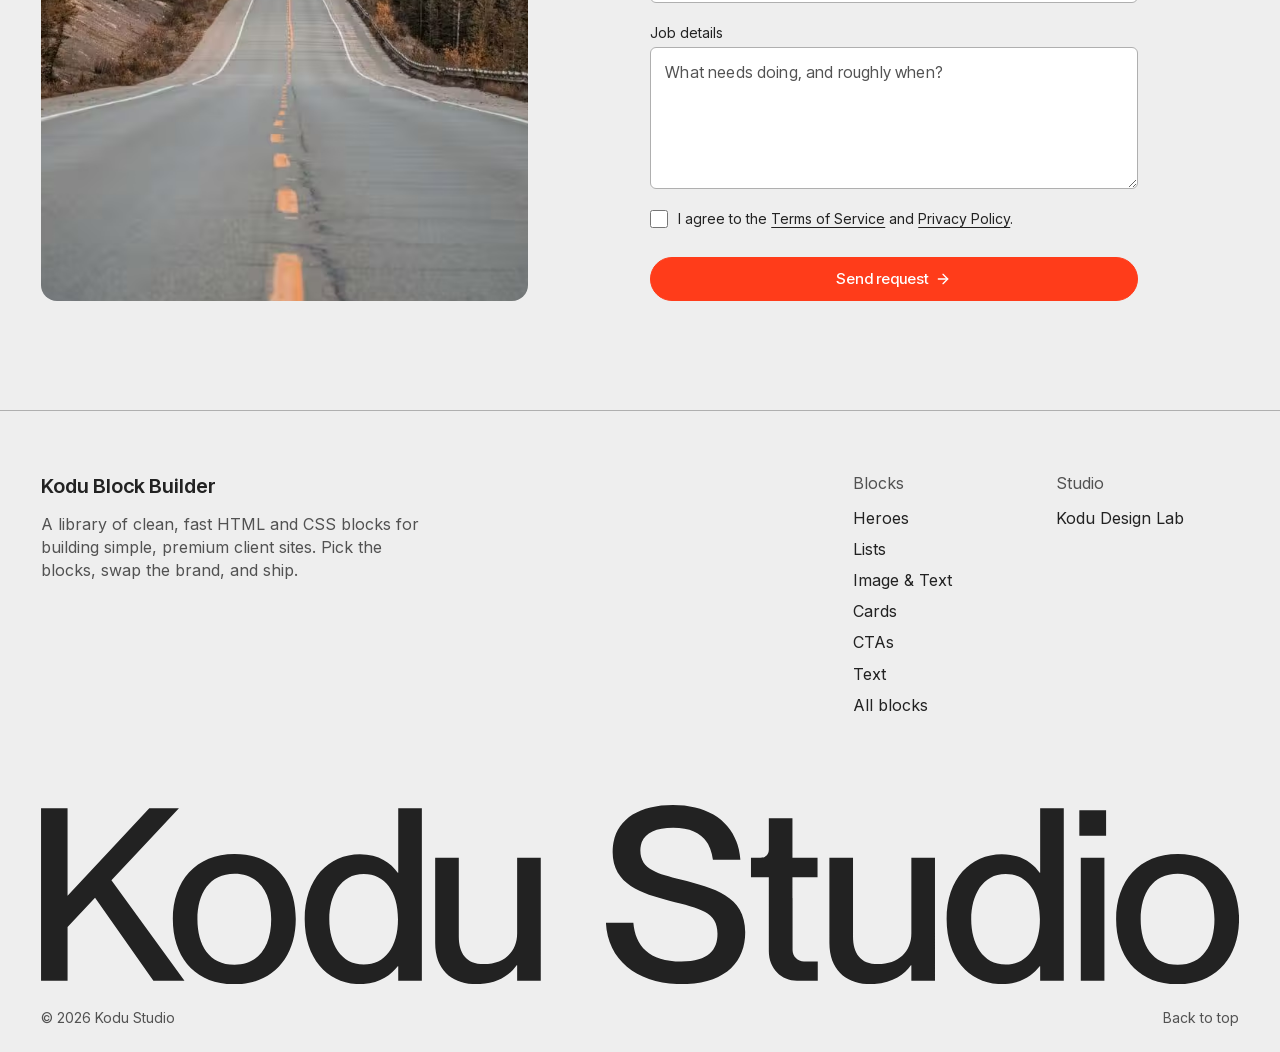
==== commit 48af75b0: "Contact split: wide form option (photo 5 cols, form cols 7-11 with paired fields) Co-Authored-By: Cl" ====
--- a/all-blocks.html
+++ b/all-blocks.html
@@ -525,6 +525,56 @@
     </div>
   </section>
 
+  <!-- BLOCK: contact-split (option: wide form) -->
+  <section class="container grid contact-split contact-split--wide">
+    <div class="contact-split__media" data-parallax>
+      <img src="assets/images/concrete-road.avif" alt="" width="800" height="1200" loading="lazy" decoding="async">
+    </div>
+    <div class="contact-split__body">
+      <div class="contact-split__head" data-reveal-stagger>
+        <h2 class="heading-48">Request a quote</h2>
+        <p class="text-lg">Tell us about the job and we&rsquo;ll come back to you within one business day with a price.</p>
+      </div>
+      <form class="contact-split__form" action="#" method="post" data-contact-form data-demo data-reveal>
+          <label class="field">
+            <span class="field__label">Full name</span>
+            <span class="field__control"><svg width="16" height="16" viewBox="0 0 24 24" fill="none" stroke="currentColor" stroke-width="2" stroke-linecap="round" stroke-linejoin="round" aria-hidden="true"><path d="M19 21v-2a4 4 0 0 0-4-4H9a4 4 0 0 0-4 4v2"/><circle cx="12" cy="7" r="4"/></svg><input type="text" name="name" placeholder="Jane Smith" autocomplete="name" required></span>
+            <span class="field__error"><svg width="18" height="18" viewBox="0 0 24 24" fill="none" stroke="currentColor" stroke-width="2" stroke-linecap="round" stroke-linejoin="round" aria-hidden="true"><circle cx="12" cy="12" r="10"/><line x1="12" x2="12" y1="8" y2="12"/><line x1="12" x2="12.01" y1="16" y2="16"/></svg> Please add your name</span>
+          </label>
+          <label class="field">
+            <span class="field__label">Email</span>
+            <span class="field__control"><svg width="16" height="16" viewBox="0 0 24 24" fill="none" stroke="currentColor" stroke-width="2" stroke-linecap="round" stroke-linejoin="round" aria-hidden="true"><rect width="20" height="16" x="2" y="4" rx="2"/><path d="m22 7-8.97 5.7a1.94 1.94 0 0 1-2.06 0L2 7"/></svg><input type="email" name="email" placeholder="jane@email.com" autocomplete="email" required></span>
+            <span class="field__error"><svg width="18" height="18" viewBox="0 0 24 24" fill="none" stroke="currentColor" stroke-width="2" stroke-linecap="round" stroke-linejoin="round" aria-hidden="true"><circle cx="12" cy="12" r="10"/><line x1="12" x2="12" y1="8" y2="12"/><line x1="12" x2="12.01" y1="16" y2="16"/></svg> Please add a valid email</span>
+          </label>
+          <label class="field">
+            <span class="field__label">Phone</span>
+            <span class="field__control"><svg width="16" height="16" viewBox="0 0 24 24" fill="none" stroke="currentColor" stroke-width="2" stroke-linecap="round" stroke-linejoin="round" aria-hidden="true"><path d="M22 16.92v3a2 2 0 0 1-2.18 2 19.79 19.79 0 0 1-8.63-3.07 19.5 19.5 0 0 1-6-6 19.79 19.79 0 0 1-3.07-8.67A2 2 0 0 1 4.11 2h3a2 2 0 0 1 2 1.72 12.84 12.84 0 0 0 .7 2.81 2 2 0 0 1-.45 2.11L8.09 9.91a16 16 0 0 0 6 6l1.27-1.27a2 2 0 0 1 2.11-.45 12.84 12.84 0 0 0 2.81.7A2 2 0 0 1 22 16.92z"/></svg><input type="tel" name="phone" placeholder="0400 000 000" autocomplete="tel" required></span>
+            <span class="field__error"><svg width="18" height="18" viewBox="0 0 24 24" fill="none" stroke="currentColor" stroke-width="2" stroke-linecap="round" stroke-linejoin="round" aria-hidden="true"><circle cx="12" cy="12" r="10"/><line x1="12" x2="12" y1="8" y2="12"/><line x1="12" x2="12.01" y1="16" y2="16"/></svg> Please add a phone number</span>
+          </label>
+          <label class="field">
+            <span class="field__label">Suburb</span>
+            <span class="field__control"><svg width="16" height="16" viewBox="0 0 24 24" fill="none" stroke="currentColor" stroke-width="2" stroke-linecap="round" stroke-linejoin="round" aria-hidden="true"><path d="M20 10c0 4.993-5.539 10.193-7.399 11.799a1 1 0 0 1-1.202 0C9.539 20.193 4 14.993 4 10a8 8 0 0 1 16 0"/><circle cx="12" cy="10" r="3"/></svg><input type="text" name="suburb" placeholder="Parramatta" autocomplete="address-level2"></span>
+          </label>
+          <label class="field field--full">
+            <span class="field__label">Type of job</span>
+            <span class="field__control"><svg width="16" height="16" viewBox="0 0 24 24" fill="none" stroke="currentColor" stroke-width="2" stroke-linecap="round" stroke-linejoin="round" aria-hidden="true"><path d="M14.7 6.3a1 1 0 0 0 0 1.4l1.6 1.6a1 1 0 0 0 1.4 0l3.77-3.77a6 6 0 0 1-7.94 7.94l-6.91 6.91a2.12 2.12 0 0 1-3-3l6.91-6.91a6 6 0 0 1 7.94-7.94l-3.76 3.76z"/></svg><select name="job" required><option value="" disabled selected>Choose a job type</option><option>Switchboard upgrade</option><option>Powerpoints &amp; lighting</option><option>Ceiling fans</option><option>Hot water</option><option>Renovation rewire</option><option>Something else</option></select><svg width="16" height="16" viewBox="0 0 24 24" fill="none" stroke="currentColor" stroke-width="2" stroke-linecap="round" stroke-linejoin="round" aria-hidden="true"><path d="m6 9 6 6 6-6"/></svg></span>
+            <span class="field__error"><svg width="18" height="18" viewBox="0 0 24 24" fill="none" stroke="currentColor" stroke-width="2" stroke-linecap="round" stroke-linejoin="round" aria-hidden="true"><circle cx="12" cy="12" r="10"/><line x1="12" x2="12" y1="8" y2="12"/><line x1="12" x2="12.01" y1="16" y2="16"/></svg> Please choose a job type</span>
+          </label>
+          <label class="field field--full">
+            <span class="field__label">Job details</span>
+            <span class="field__control"><textarea name="message" placeholder="What needs doing, and roughly when?" required></textarea></span>
+            <span class="field__error"><svg width="18" height="18" viewBox="0 0 24 24" fill="none" stroke="currentColor" stroke-width="2" stroke-linecap="round" stroke-linejoin="round" aria-hidden="true"><circle cx="12" cy="12" r="10"/><line x1="12" x2="12" y1="8" y2="12"/><line x1="12" x2="12.01" y1="16" y2="16"/></svg> Please tell us a little about the job</span>
+          </label>
+          <label class="field-check">
+            <input type="checkbox" name="consent" required>
+            <span>I agree to the <a href="#">Terms of Service</a> and <a href="#">Privacy Policy</a>.</span>
+          </label>
+          <button class="btn btn--44 btn--pill contact-split__submit" type="submit">Send request <svg width="16" height="16" viewBox="0 0 24 24" fill="none" stroke="currentColor" stroke-width="2" stroke-linecap="round" stroke-linejoin="round" aria-hidden="true"><path d="M5 12h14"/><path d="m12 5 7 7-7 7"/></svg></button>
+          <p role="status" data-sent hidden>Thanks, your request is in. We&rsquo;ll be in touch within one business day.</p>
+      </form>
+    </div>
+  </section>
+
 </main>
 
 <!-- BLOCK: footer (js/components.js) -->
--- a/css/blocks/contact-split.css
+++ b/css/blocks/contact-split.css
@@ -1,7 +1,9 @@
 /* Contact — Split (ref: next:well "Schedule a demo", light mode)
    Tall photo across columns 1–6, form in columns 8–11 (min 380px wide, so
    it stays usable on smaller desktops). Heading and text, a line, the fields
-   (fields.css) and a full-width button. Shares js/contact-form.js. */
+   (fields.css) and a full-width button. Shares js/contact-form.js.
+   Option: contact-split--wide = photo across 5 columns, form in 7–11 with
+   fields paired up in rows (mark full-width fields with field--full). */
 
 .contact-split {
   padding-block: var(--section-lg);
@@ -51,13 +53,28 @@
   margin-top: 8px;
 }
 
+/* ---------- Option: wide form ---------- */
+
+.contact-split--wide .contact-split__media { grid-column: 1 / span 5; }
+.contact-split--wide .contact-split__body { grid-column: 7 / span 5; min-width: 460px; }
+.contact-split--wide .contact-split__form {
+  display: grid;
+  grid-template-columns: repeat(2, minmax(0, 1fr));
+}
+.contact-split--wide .contact-split__form > :is(.field--full, .field-check, .contact-split__submit, [data-sent]) {
+  grid-column: 1 / -1;
+}
+
 /* Tablet and mobile: photo on top, form under it */
 @media (max-width: 1023px) {
-  .contact-split__media { grid-column: 1 / -1; }
   .contact-split__media::before { padding-top: 62.5%; } /* 16:10 */
-  .contact-split__body { grid-column: 1 / -1; min-width: 0; max-width: 560px; }
+  .contact-split__media,
+  .contact-split--wide .contact-split__media { grid-column: 1 / -1; }
+  .contact-split__body,
+  .contact-split--wide .contact-split__body { grid-column: 1 / -1; min-width: 0; max-width: 560px; }
 }
 
 @media (max-width: 767px) {
   .contact-split__media::before { padding-top: 75%; } /* 4:3 */
+  .contact-split--wide .contact-split__form { grid-template-columns: minmax(0, 1fr); }
 }
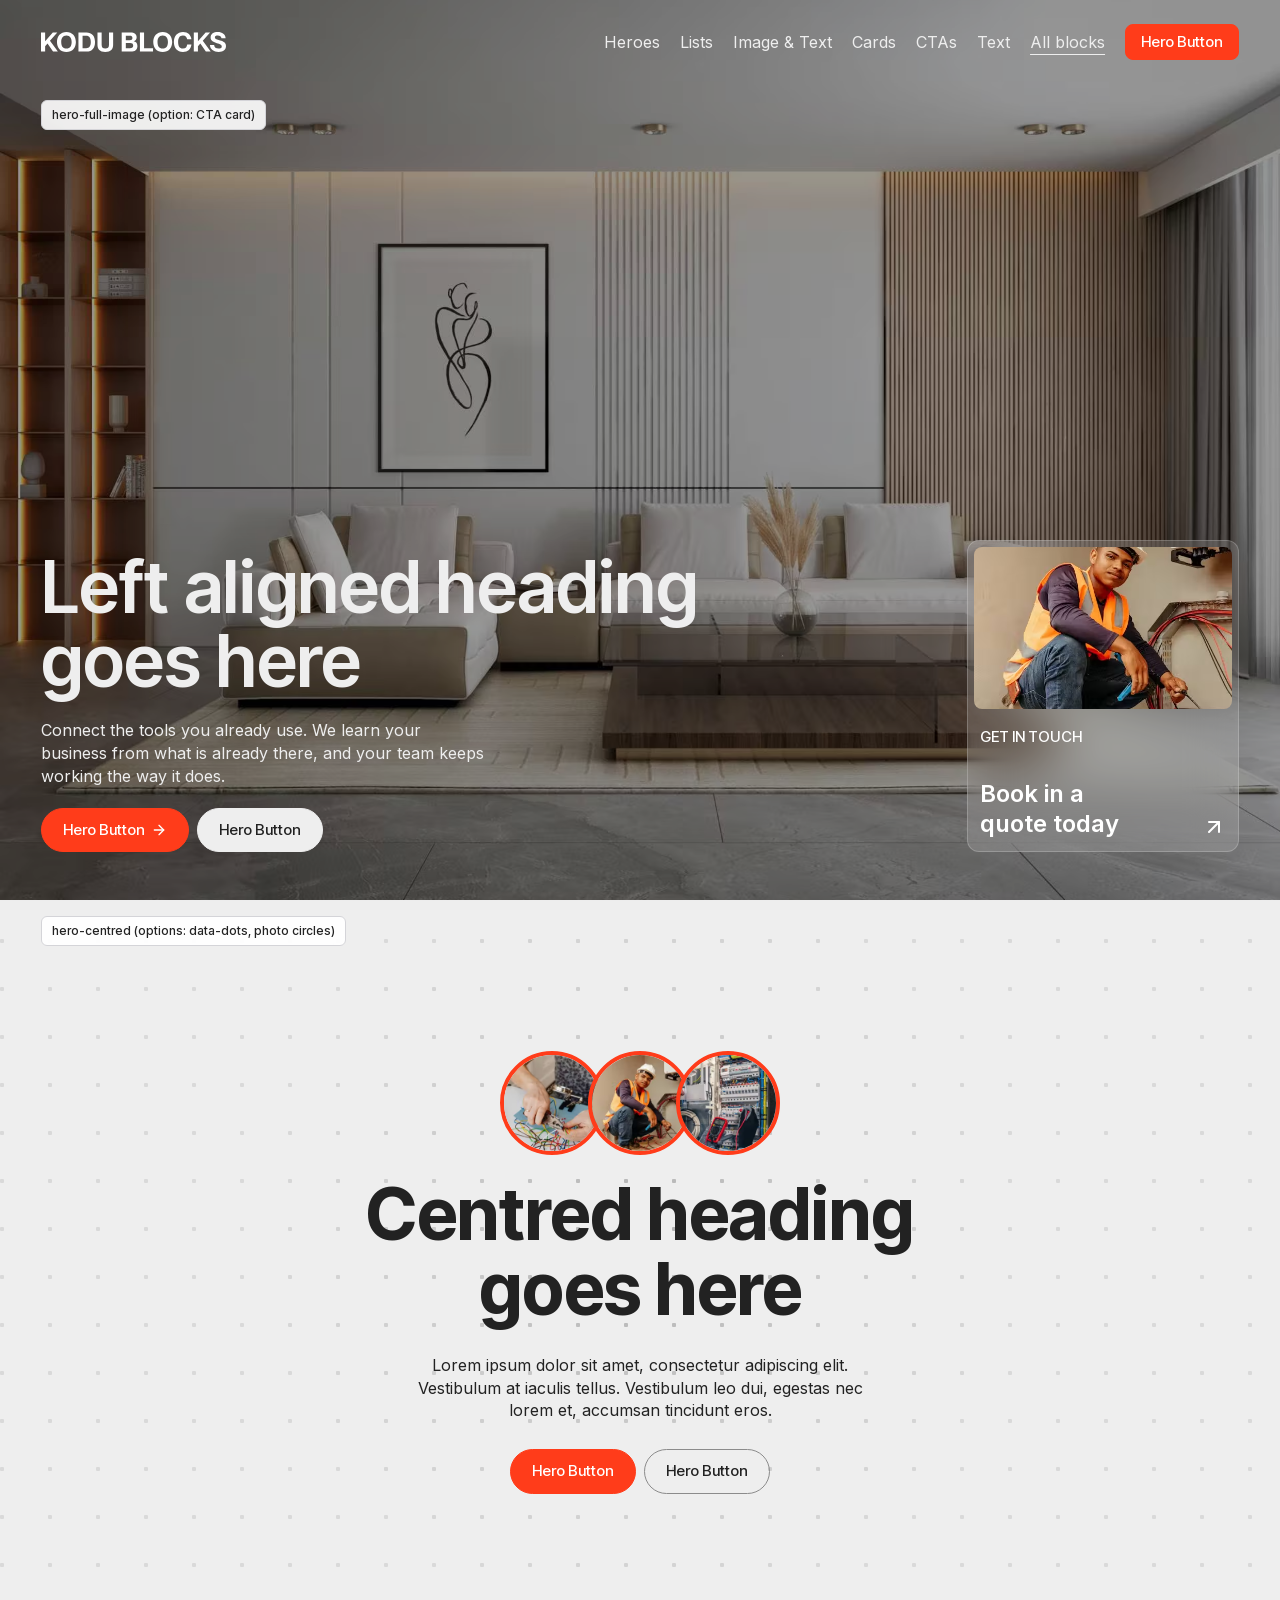
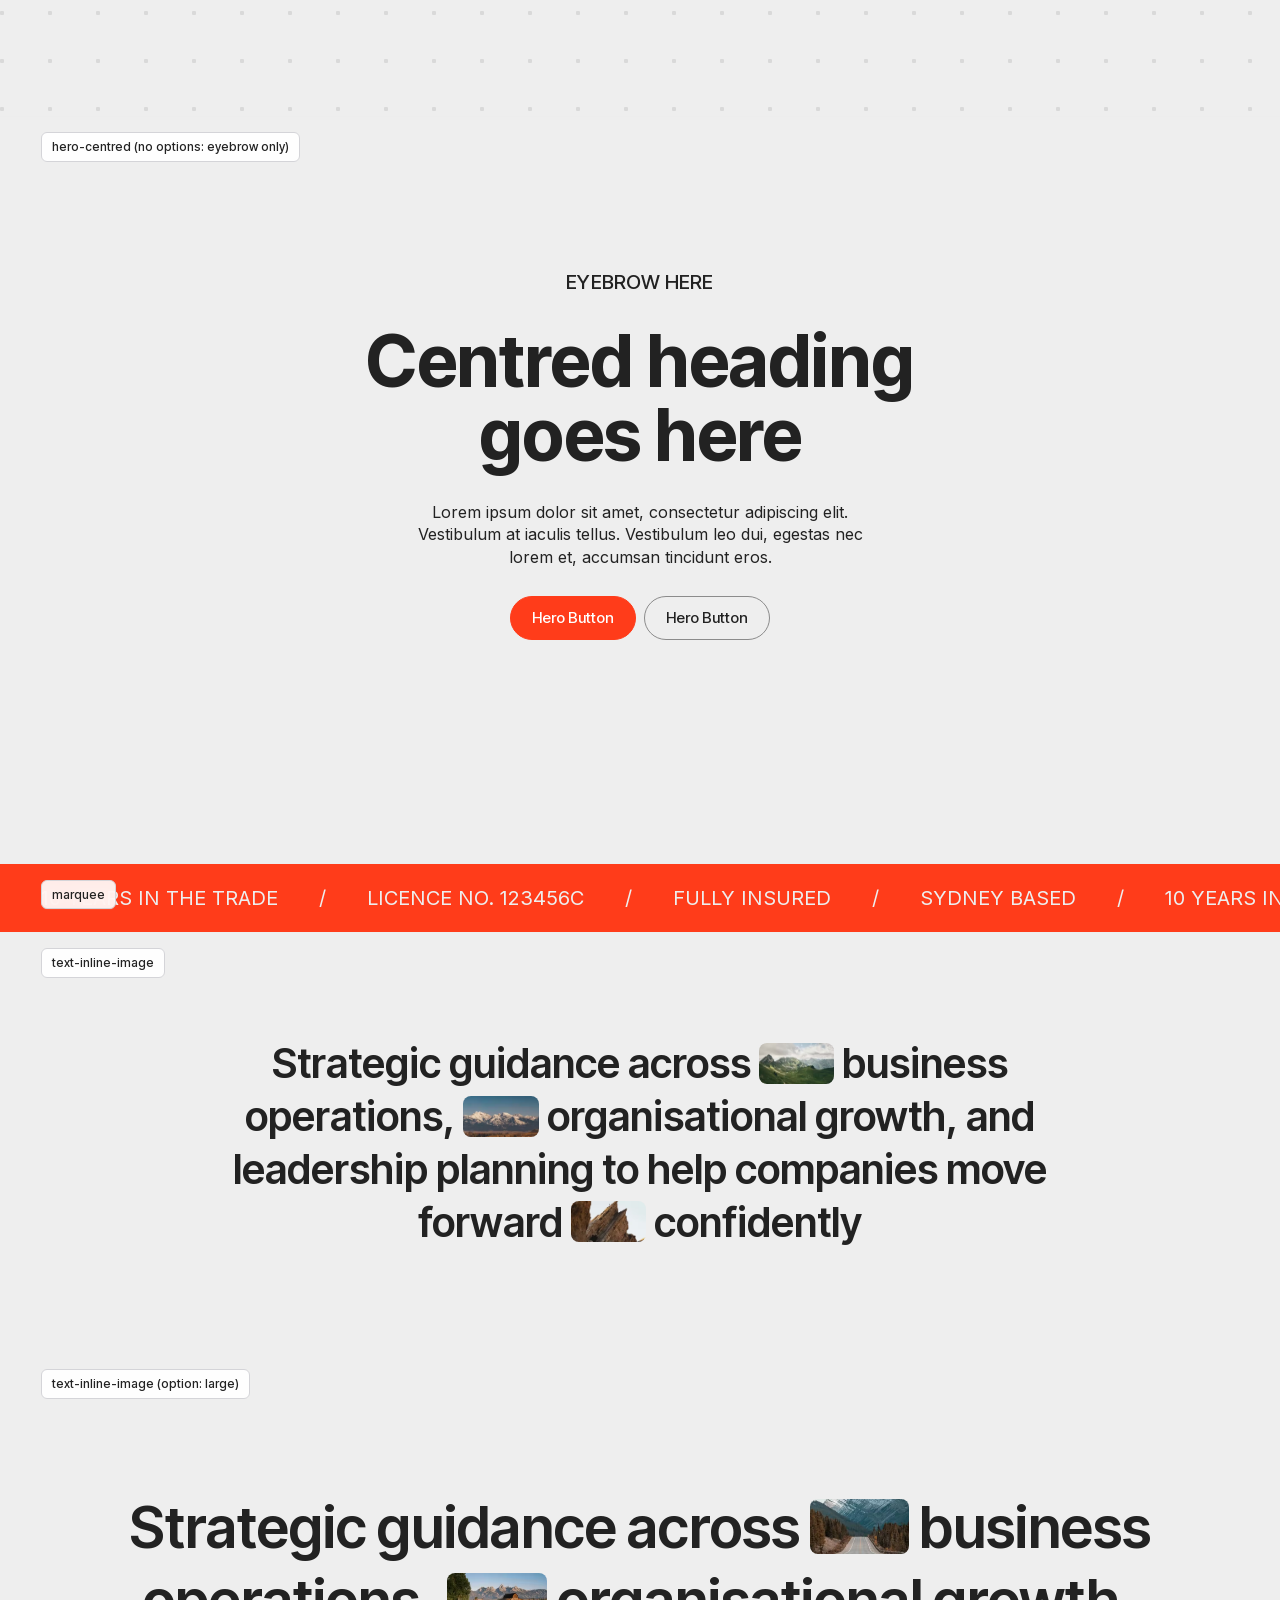
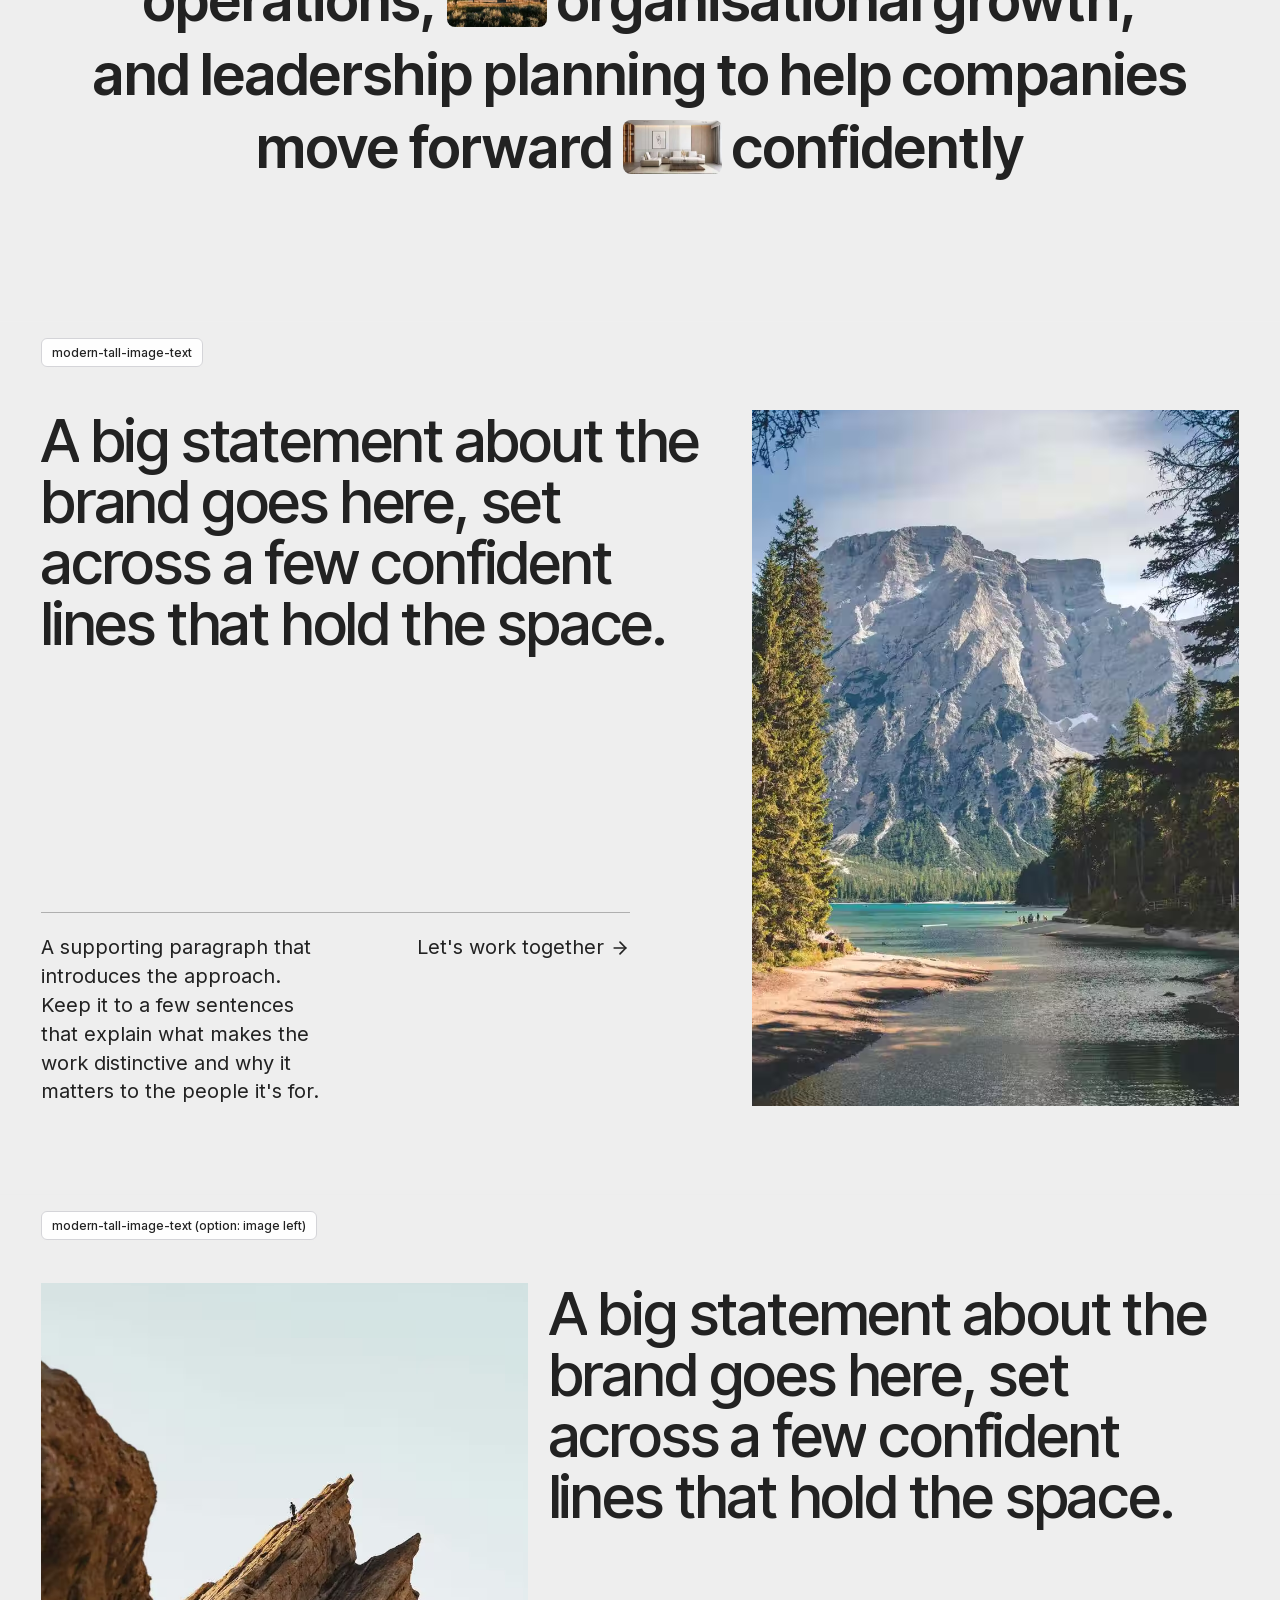
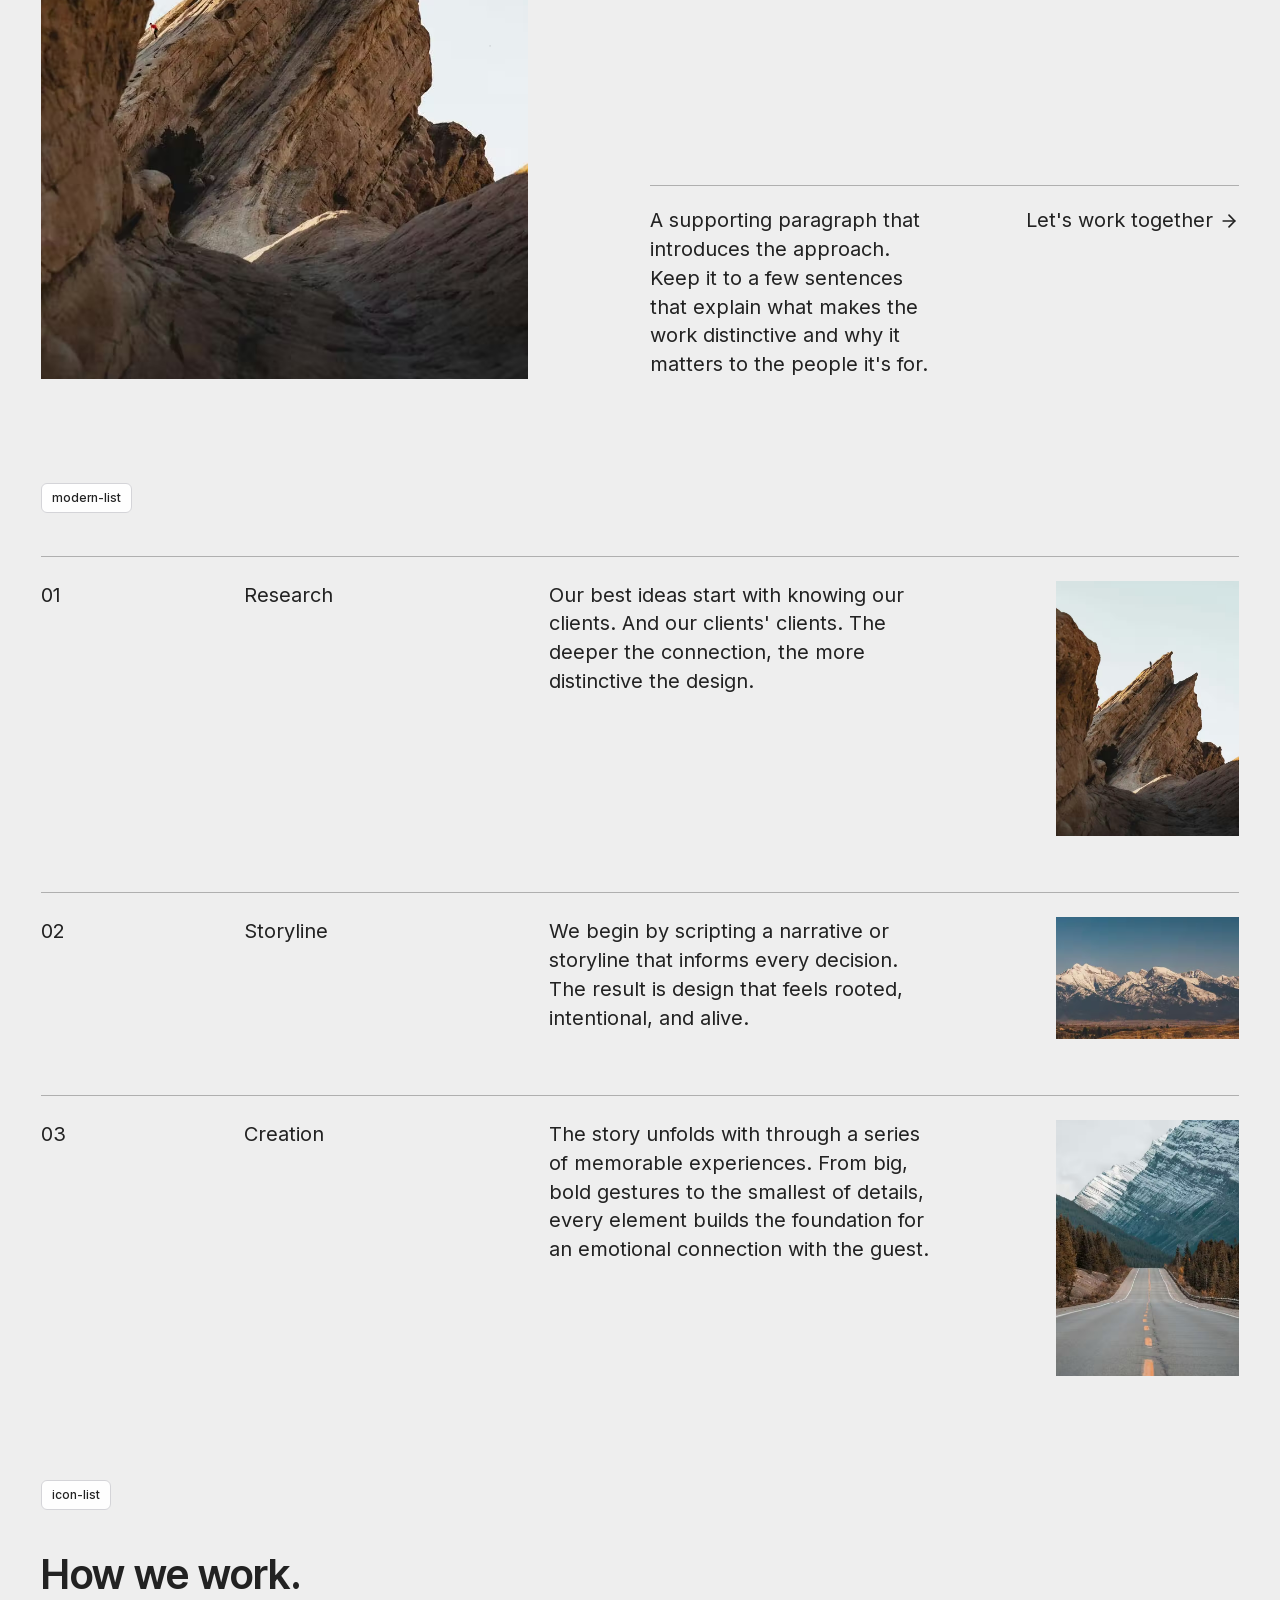
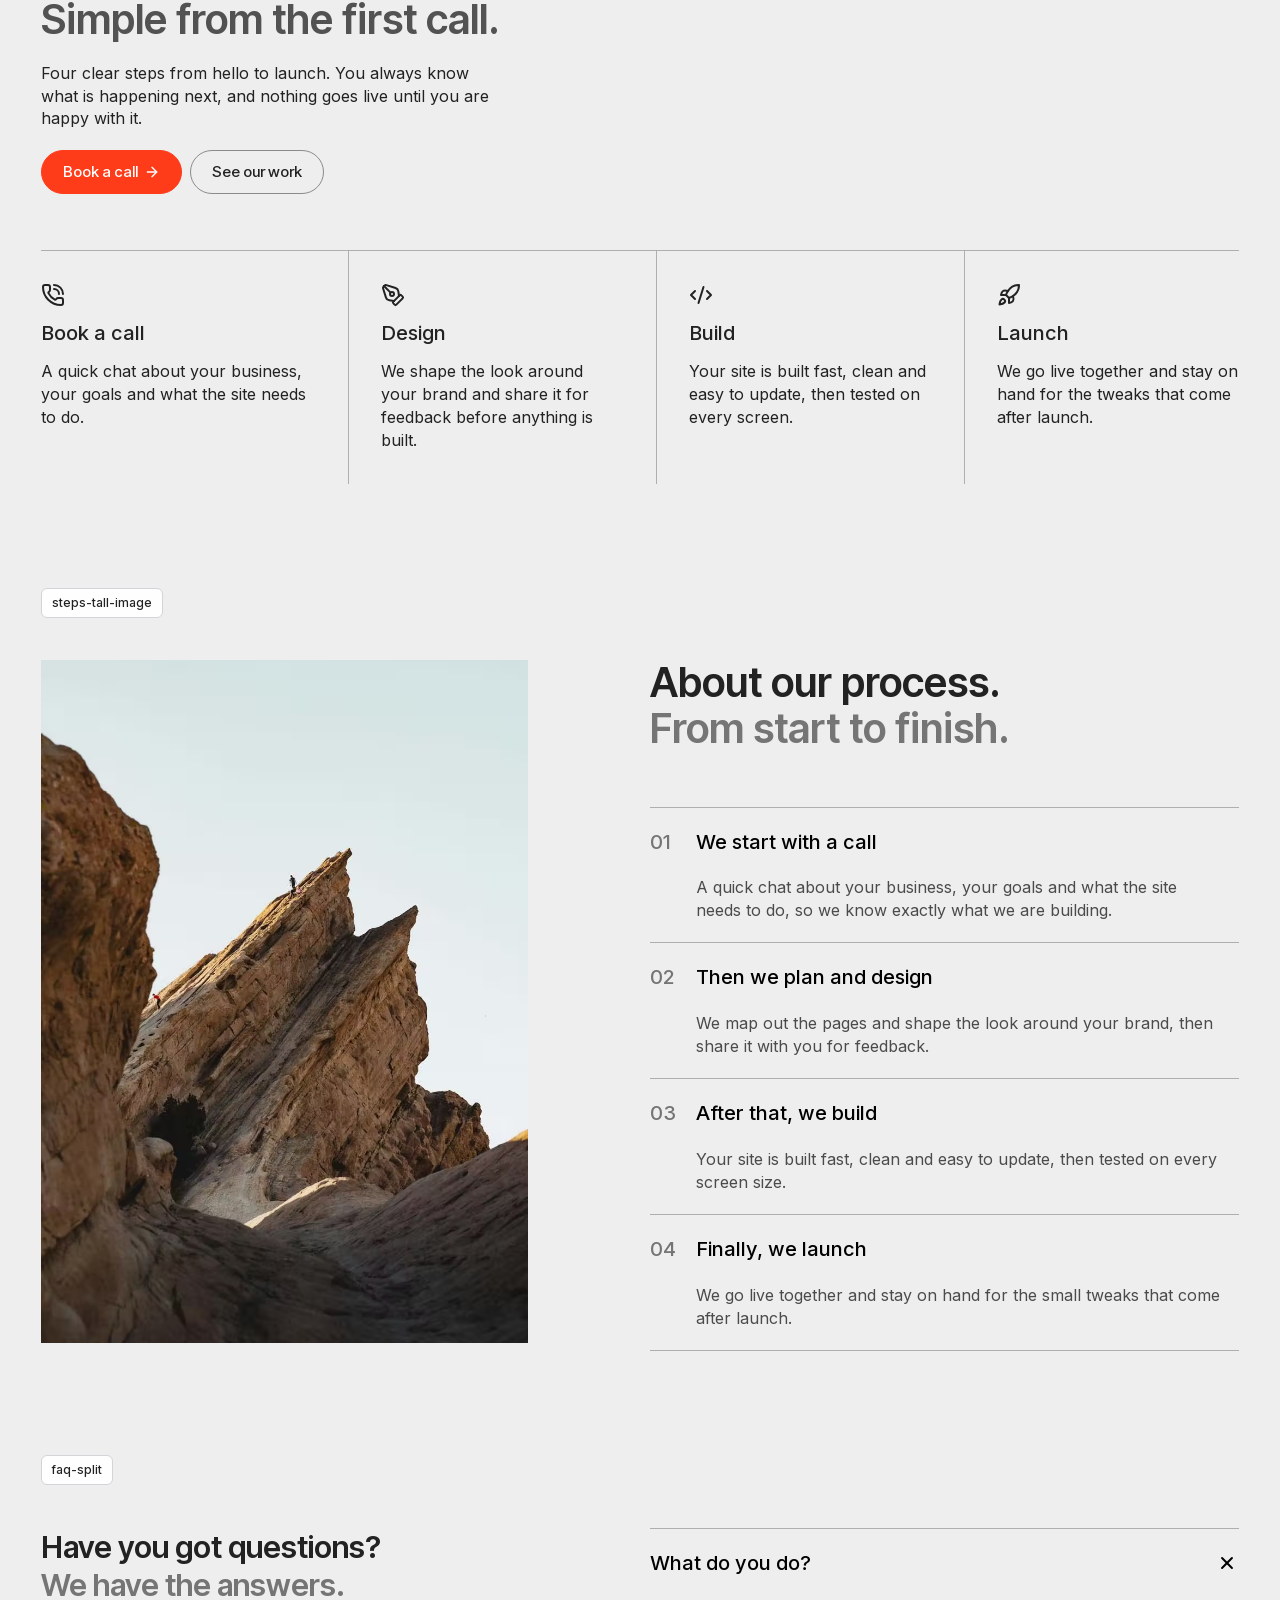
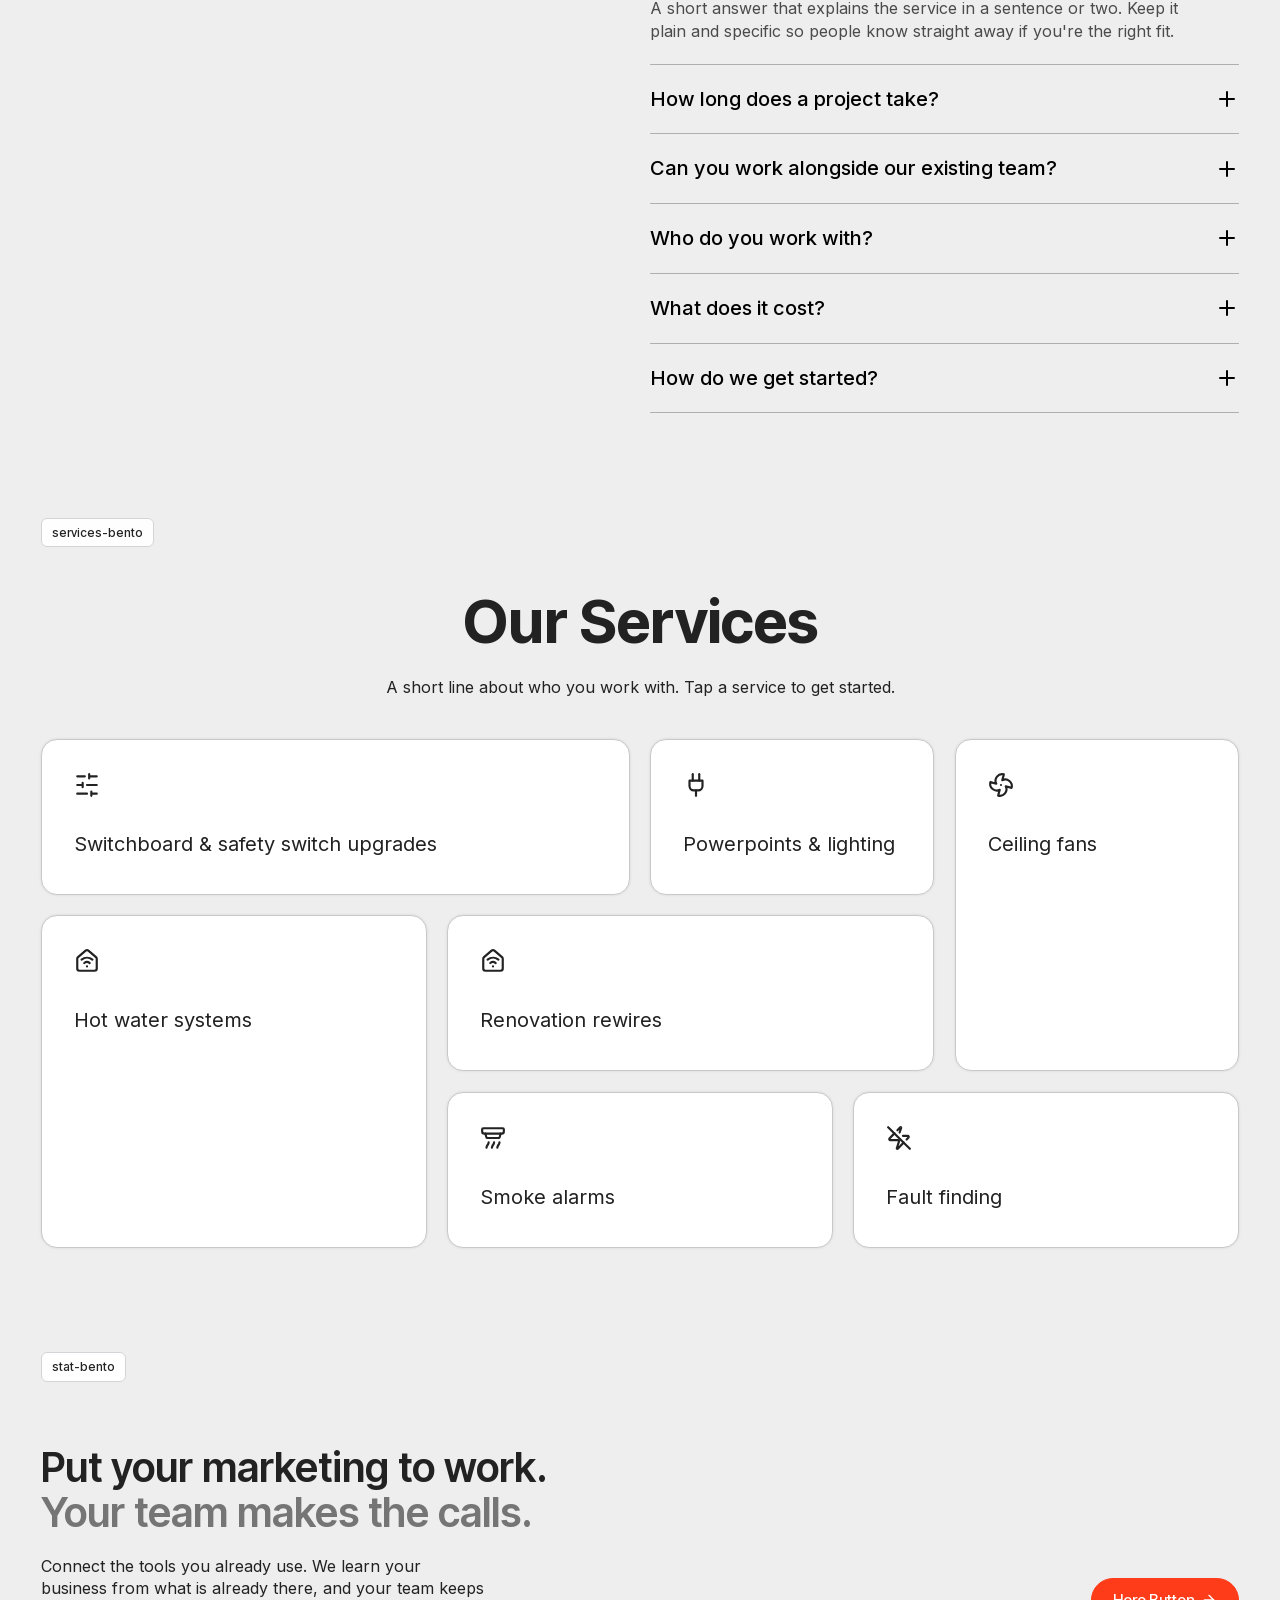
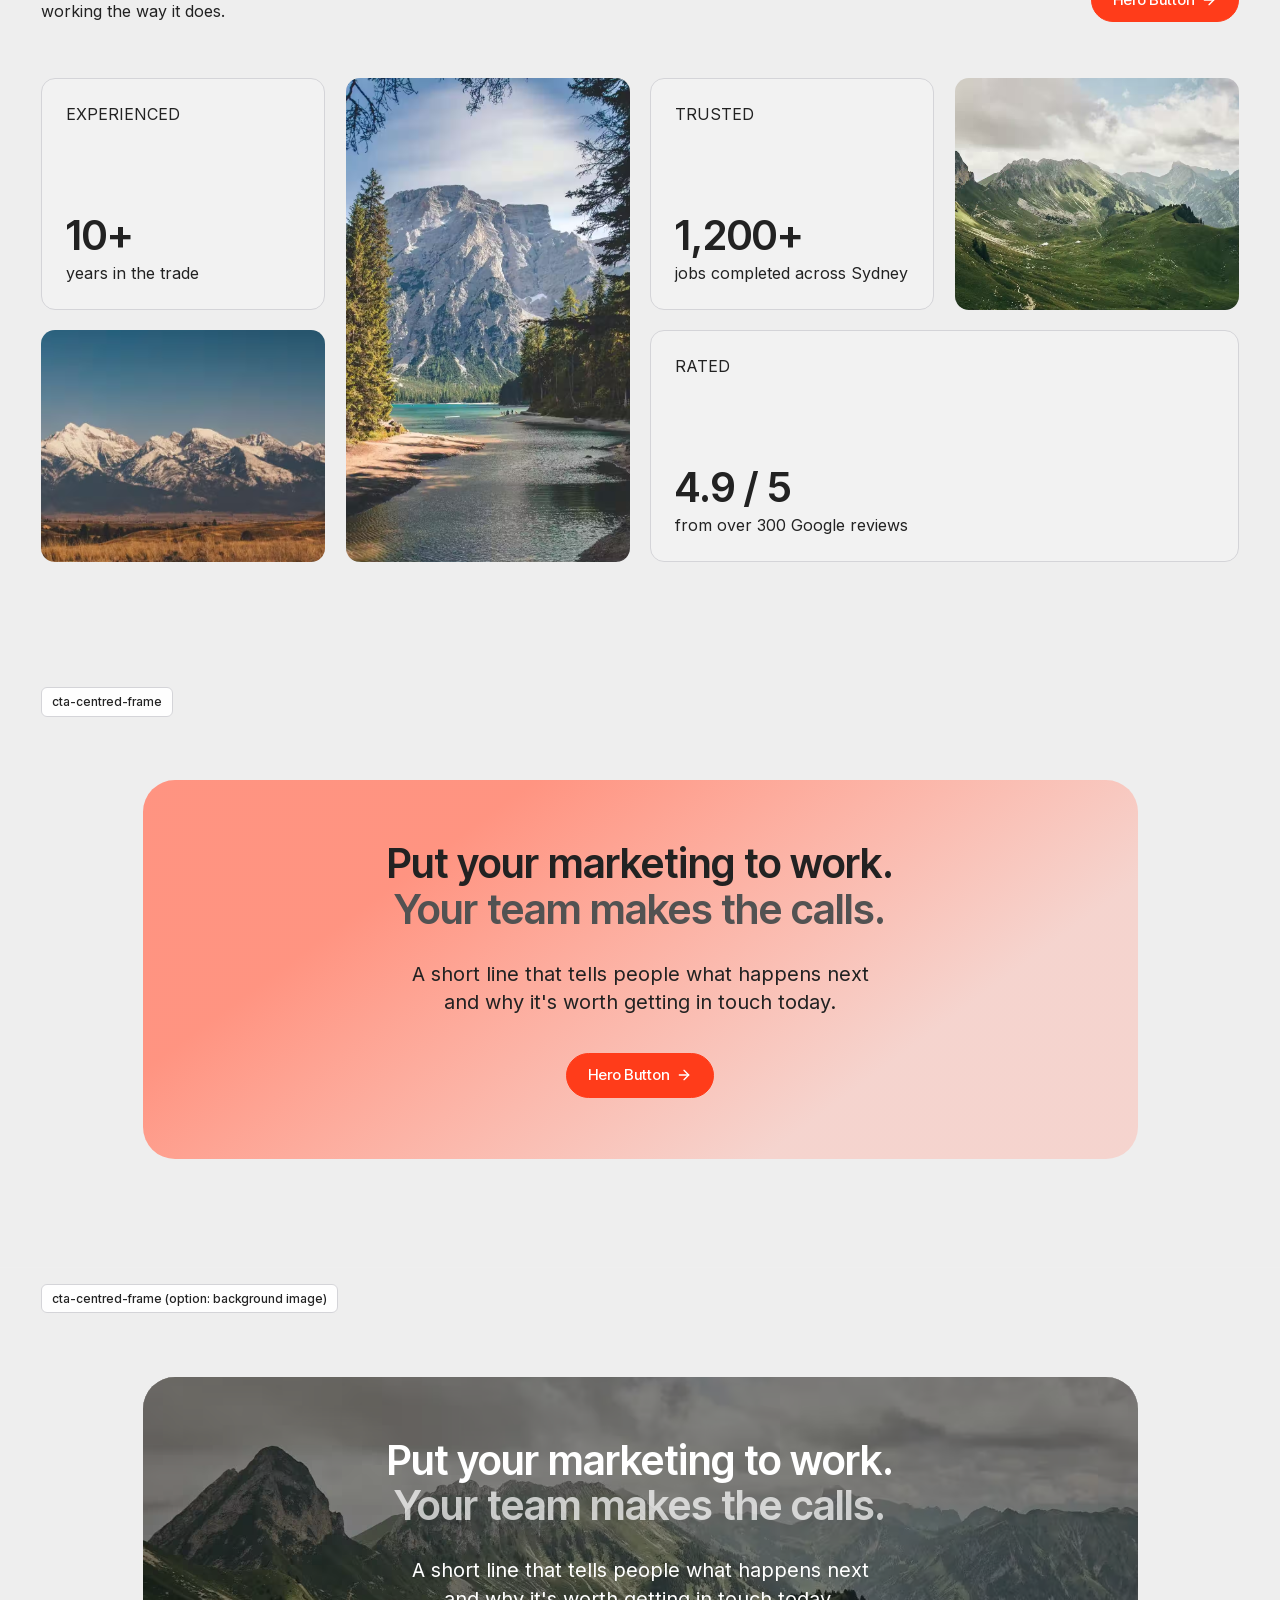
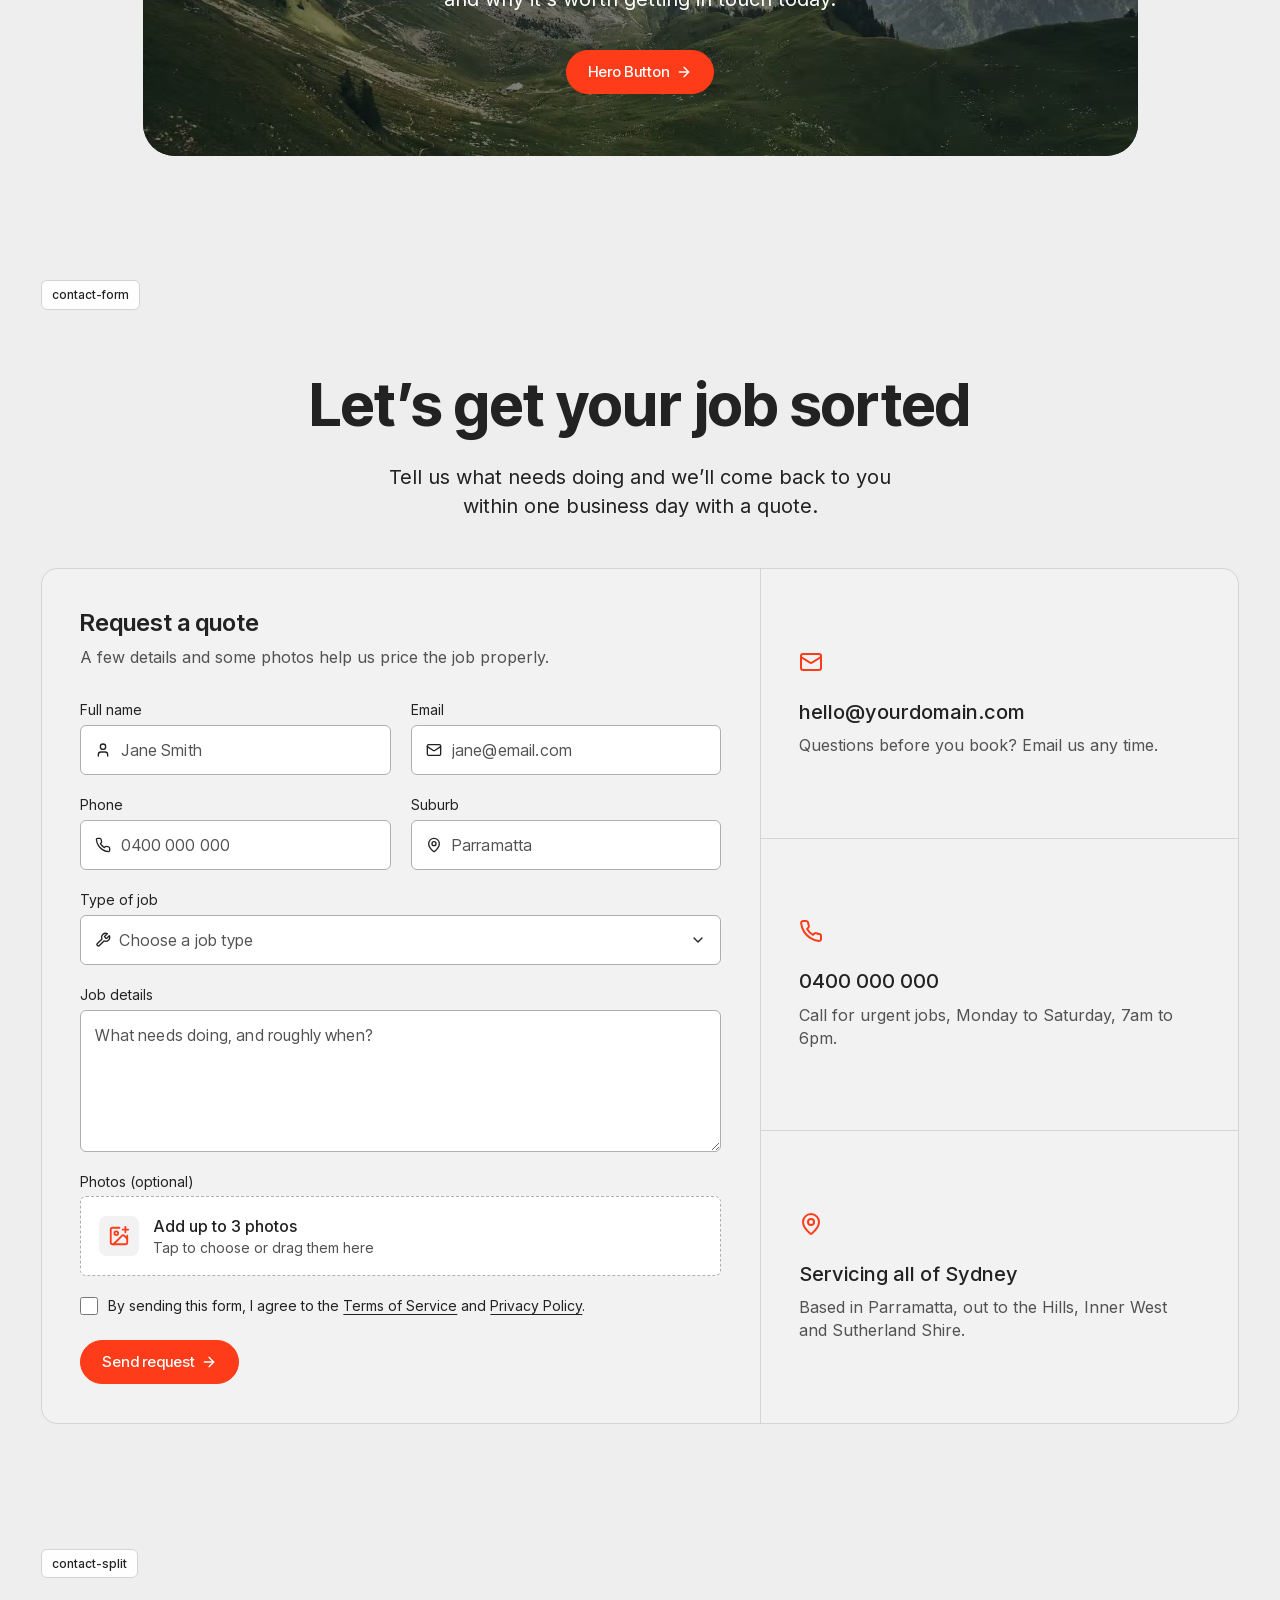
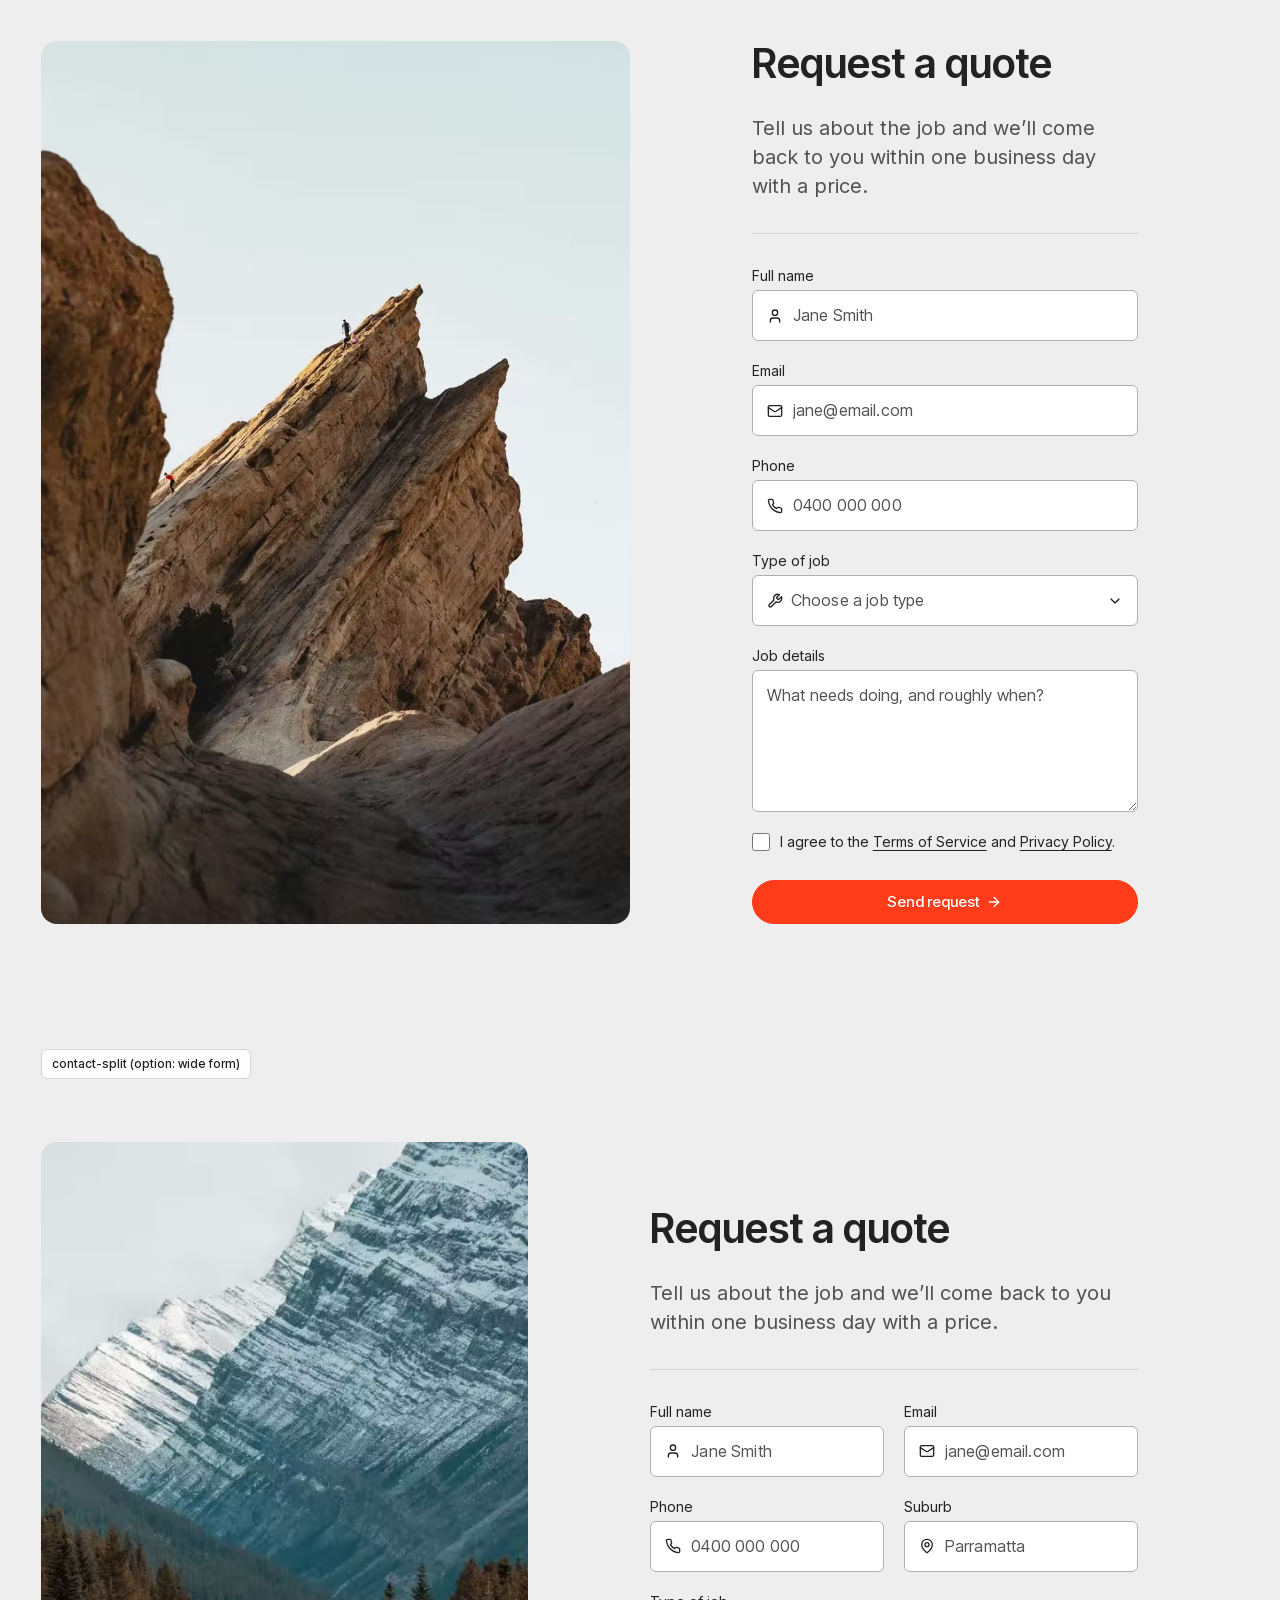
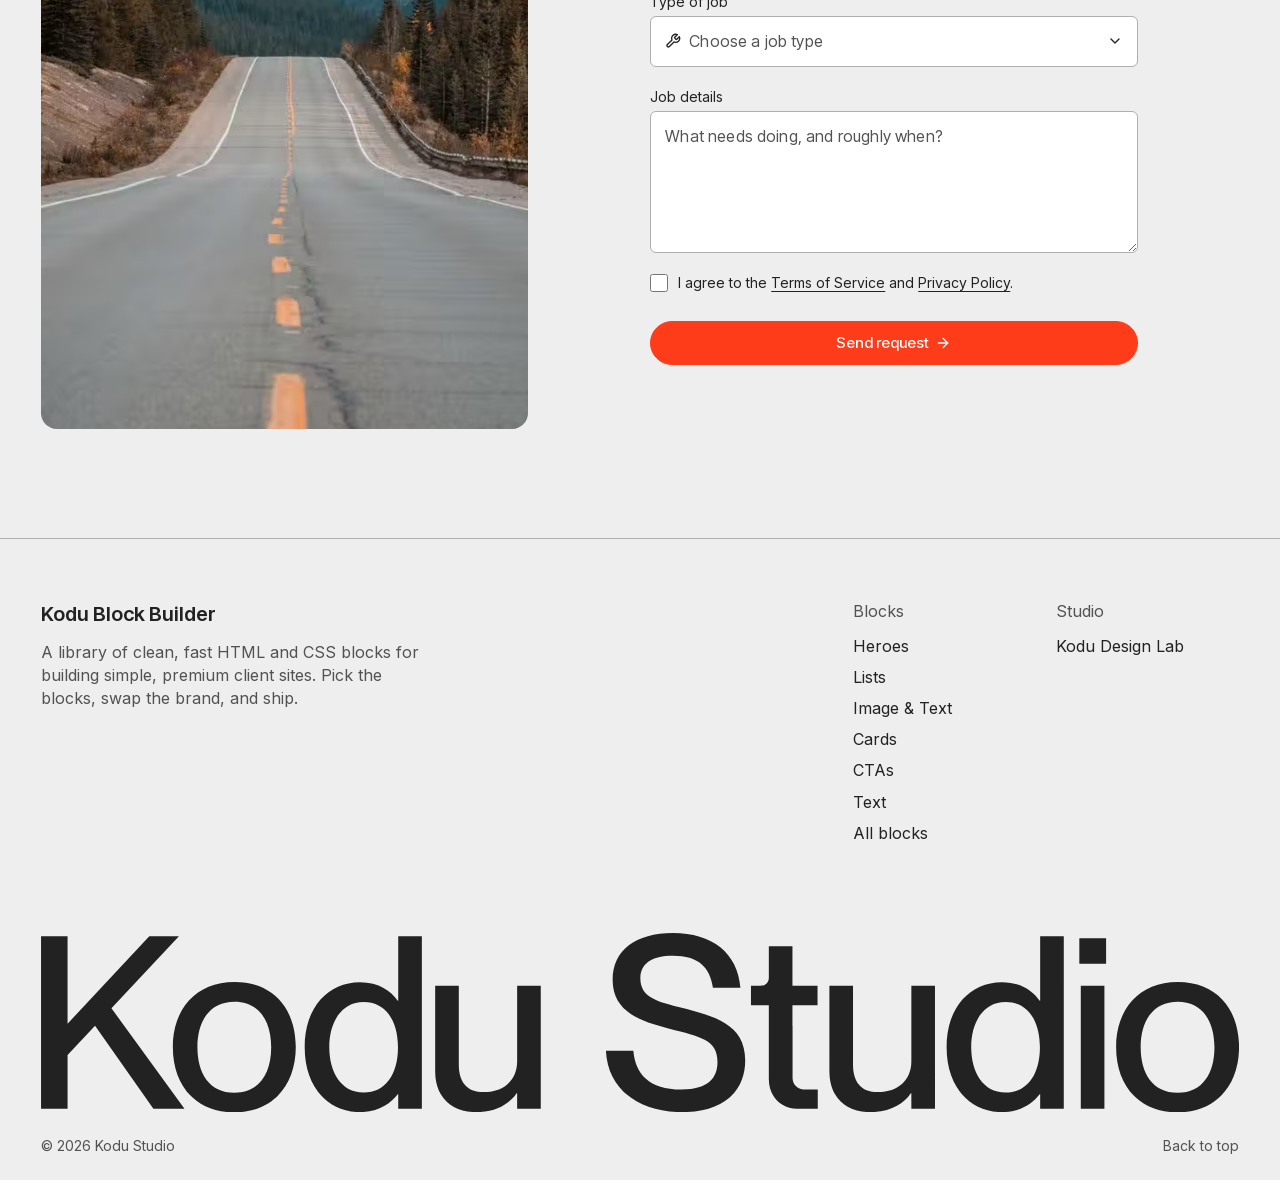
==== commit 29185b74: "Sweep: tidy split-form markup, README home page list Co-Authored-By: Claude Opus 5.5 <noreply@anthro" ====
--- a/all-blocks.html
+++ b/all-blocks.html
@@ -490,37 +490,37 @@
         <p class="text-lg">Tell us about the job and we&rsquo;ll come back to you within one business day with a price.</p>
       </div>
       <form class="contact-split__form" action="#" method="post" data-contact-form data-demo data-reveal>
-          <label class="field">
-            <span class="field__label">Full name</span>
-            <span class="field__control"><svg width="16" height="16" viewBox="0 0 24 24" fill="none" stroke="currentColor" stroke-width="2" stroke-linecap="round" stroke-linejoin="round" aria-hidden="true"><path d="M19 21v-2a4 4 0 0 0-4-4H9a4 4 0 0 0-4 4v2"/><circle cx="12" cy="7" r="4"/></svg><input type="text" name="name" placeholder="Jane Smith" autocomplete="name" required></span>
-            <span class="field__error"><svg width="18" height="18" viewBox="0 0 24 24" fill="none" stroke="currentColor" stroke-width="2" stroke-linecap="round" stroke-linejoin="round" aria-hidden="true"><circle cx="12" cy="12" r="10"/><line x1="12" x2="12" y1="8" y2="12"/><line x1="12" x2="12.01" y1="16" y2="16"/></svg> Please add your name</span>
-          </label>
-          <label class="field">
-            <span class="field__label">Email</span>
-            <span class="field__control"><svg width="16" height="16" viewBox="0 0 24 24" fill="none" stroke="currentColor" stroke-width="2" stroke-linecap="round" stroke-linejoin="round" aria-hidden="true"><rect width="20" height="16" x="2" y="4" rx="2"/><path d="m22 7-8.97 5.7a1.94 1.94 0 0 1-2.06 0L2 7"/></svg><input type="email" name="email" placeholder="jane@email.com" autocomplete="email" required></span>
-            <span class="field__error"><svg width="18" height="18" viewBox="0 0 24 24" fill="none" stroke="currentColor" stroke-width="2" stroke-linecap="round" stroke-linejoin="round" aria-hidden="true"><circle cx="12" cy="12" r="10"/><line x1="12" x2="12" y1="8" y2="12"/><line x1="12" x2="12.01" y1="16" y2="16"/></svg> Please add a valid email</span>
-          </label>
-          <label class="field">
-            <span class="field__label">Phone</span>
-            <span class="field__control"><svg width="16" height="16" viewBox="0 0 24 24" fill="none" stroke="currentColor" stroke-width="2" stroke-linecap="round" stroke-linejoin="round" aria-hidden="true"><path d="M22 16.92v3a2 2 0 0 1-2.18 2 19.79 19.79 0 0 1-8.63-3.07 19.5 19.5 0 0 1-6-6 19.79 19.79 0 0 1-3.07-8.67A2 2 0 0 1 4.11 2h3a2 2 0 0 1 2 1.72 12.84 12.84 0 0 0 .7 2.81 2 2 0 0 1-.45 2.11L8.09 9.91a16 16 0 0 0 6 6l1.27-1.27a2 2 0 0 1 2.11-.45 12.84 12.84 0 0 0 2.81.7A2 2 0 0 1 22 16.92z"/></svg><input type="tel" name="phone" placeholder="0400 000 000" autocomplete="tel" required></span>
-            <span class="field__error"><svg width="18" height="18" viewBox="0 0 24 24" fill="none" stroke="currentColor" stroke-width="2" stroke-linecap="round" stroke-linejoin="round" aria-hidden="true"><circle cx="12" cy="12" r="10"/><line x1="12" x2="12" y1="8" y2="12"/><line x1="12" x2="12.01" y1="16" y2="16"/></svg> Please add a phone number</span>
-          </label>
-          <label class="field">
-            <span class="field__label">Type of job</span>
-            <span class="field__control"><svg width="16" height="16" viewBox="0 0 24 24" fill="none" stroke="currentColor" stroke-width="2" stroke-linecap="round" stroke-linejoin="round" aria-hidden="true"><path d="M14.7 6.3a1 1 0 0 0 0 1.4l1.6 1.6a1 1 0 0 0 1.4 0l3.77-3.77a6 6 0 0 1-7.94 7.94l-6.91 6.91a2.12 2.12 0 0 1-3-3l6.91-6.91a6 6 0 0 1 7.94-7.94l-3.76 3.76z"/></svg><select name="job" required><option value="" disabled selected>Choose a job type</option><option>Switchboard upgrade</option><option>Powerpoints &amp; lighting</option><option>Ceiling fans</option><option>Hot water</option><option>Renovation rewire</option><option>Something else</option></select><svg width="16" height="16" viewBox="0 0 24 24" fill="none" stroke="currentColor" stroke-width="2" stroke-linecap="round" stroke-linejoin="round" aria-hidden="true"><path d="m6 9 6 6 6-6"/></svg></span>
-            <span class="field__error"><svg width="18" height="18" viewBox="0 0 24 24" fill="none" stroke="currentColor" stroke-width="2" stroke-linecap="round" stroke-linejoin="round" aria-hidden="true"><circle cx="12" cy="12" r="10"/><line x1="12" x2="12" y1="8" y2="12"/><line x1="12" x2="12.01" y1="16" y2="16"/></svg> Please choose a job type</span>
-          </label>
-          <label class="field">
-            <span class="field__label">Job details</span>
-            <span class="field__control"><textarea name="message" placeholder="What needs doing, and roughly when?" required></textarea></span>
-            <span class="field__error"><svg width="18" height="18" viewBox="0 0 24 24" fill="none" stroke="currentColor" stroke-width="2" stroke-linecap="round" stroke-linejoin="round" aria-hidden="true"><circle cx="12" cy="12" r="10"/><line x1="12" x2="12" y1="8" y2="12"/><line x1="12" x2="12.01" y1="16" y2="16"/></svg> Please tell us a little about the job</span>
-          </label>
-          <label class="field-check">
-            <input type="checkbox" name="consent" required>
-            <span>I agree to the <a href="#">Terms of Service</a> and <a href="#">Privacy Policy</a>.</span>
-          </label>
-          <button class="btn btn--44 btn--pill contact-split__submit" type="submit">Send request <svg width="16" height="16" viewBox="0 0 24 24" fill="none" stroke="currentColor" stroke-width="2" stroke-linecap="round" stroke-linejoin="round" aria-hidden="true"><path d="M5 12h14"/><path d="m12 5 7 7-7 7"/></svg></button>
-          <p role="status" data-sent hidden>Thanks, your request is in. We&rsquo;ll be in touch within one business day.</p>
+        <label class="field">
+          <span class="field__label">Full name</span>
+          <span class="field__control"><svg width="16" height="16" viewBox="0 0 24 24" fill="none" stroke="currentColor" stroke-width="2" stroke-linecap="round" stroke-linejoin="round" aria-hidden="true"><path d="M19 21v-2a4 4 0 0 0-4-4H9a4 4 0 0 0-4 4v2"/><circle cx="12" cy="7" r="4"/></svg><input type="text" name="name" placeholder="Jane Smith" autocomplete="name" required></span>
+          <span class="field__error"><svg width="18" height="18" viewBox="0 0 24 24" fill="none" stroke="currentColor" stroke-width="2" stroke-linecap="round" stroke-linejoin="round" aria-hidden="true"><circle cx="12" cy="12" r="10"/><line x1="12" x2="12" y1="8" y2="12"/><line x1="12" x2="12.01" y1="16" y2="16"/></svg> Please add your name</span>
+        </label>
+        <label class="field">
+          <span class="field__label">Email</span>
+          <span class="field__control"><svg width="16" height="16" viewBox="0 0 24 24" fill="none" stroke="currentColor" stroke-width="2" stroke-linecap="round" stroke-linejoin="round" aria-hidden="true"><rect width="20" height="16" x="2" y="4" rx="2"/><path d="m22 7-8.97 5.7a1.94 1.94 0 0 1-2.06 0L2 7"/></svg><input type="email" name="email" placeholder="jane@email.com" autocomplete="email" required></span>
+          <span class="field__error"><svg width="18" height="18" viewBox="0 0 24 24" fill="none" stroke="currentColor" stroke-width="2" stroke-linecap="round" stroke-linejoin="round" aria-hidden="true"><circle cx="12" cy="12" r="10"/><line x1="12" x2="12" y1="8" y2="12"/><line x1="12" x2="12.01" y1="16" y2="16"/></svg> Please add a valid email</span>
+        </label>
+        <label class="field">
+          <span class="field__label">Phone</span>
+          <span class="field__control"><svg width="16" height="16" viewBox="0 0 24 24" fill="none" stroke="currentColor" stroke-width="2" stroke-linecap="round" stroke-linejoin="round" aria-hidden="true"><path d="M22 16.92v3a2 2 0 0 1-2.18 2 19.79 19.79 0 0 1-8.63-3.07 19.5 19.5 0 0 1-6-6 19.79 19.79 0 0 1-3.07-8.67A2 2 0 0 1 4.11 2h3a2 2 0 0 1 2 1.72 12.84 12.84 0 0 0 .7 2.81 2 2 0 0 1-.45 2.11L8.09 9.91a16 16 0 0 0 6 6l1.27-1.27a2 2 0 0 1 2.11-.45 12.84 12.84 0 0 0 2.81.7A2 2 0 0 1 22 16.92z"/></svg><input type="tel" name="phone" placeholder="0400 000 000" autocomplete="tel" required></span>
+          <span class="field__error"><svg width="18" height="18" viewBox="0 0 24 24" fill="none" stroke="currentColor" stroke-width="2" stroke-linecap="round" stroke-linejoin="round" aria-hidden="true"><circle cx="12" cy="12" r="10"/><line x1="12" x2="12" y1="8" y2="12"/><line x1="12" x2="12.01" y1="16" y2="16"/></svg> Please add a phone number</span>
+        </label>
+        <label class="field">
+          <span class="field__label">Type of job</span>
+          <span class="field__control"><svg width="16" height="16" viewBox="0 0 24 24" fill="none" stroke="currentColor" stroke-width="2" stroke-linecap="round" stroke-linejoin="round" aria-hidden="true"><path d="M14.7 6.3a1 1 0 0 0 0 1.4l1.6 1.6a1 1 0 0 0 1.4 0l3.77-3.77a6 6 0 0 1-7.94 7.94l-6.91 6.91a2.12 2.12 0 0 1-3-3l6.91-6.91a6 6 0 0 1 7.94-7.94l-3.76 3.76z"/></svg><select name="job" required><option value="" disabled selected>Choose a job type</option><option>Switchboard upgrade</option><option>Powerpoints &amp; lighting</option><option>Ceiling fans</option><option>Hot water</option><option>Renovation rewire</option><option>Something else</option></select><svg width="16" height="16" viewBox="0 0 24 24" fill="none" stroke="currentColor" stroke-width="2" stroke-linecap="round" stroke-linejoin="round" aria-hidden="true"><path d="m6 9 6 6 6-6"/></svg></span>
+          <span class="field__error"><svg width="18" height="18" viewBox="0 0 24 24" fill="none" stroke="currentColor" stroke-width="2" stroke-linecap="round" stroke-linejoin="round" aria-hidden="true"><circle cx="12" cy="12" r="10"/><line x1="12" x2="12" y1="8" y2="12"/><line x1="12" x2="12.01" y1="16" y2="16"/></svg> Please choose a job type</span>
+        </label>
+        <label class="field">
+          <span class="field__label">Job details</span>
+          <span class="field__control"><textarea name="message" placeholder="What needs doing, and roughly when?" required></textarea></span>
+          <span class="field__error"><svg width="18" height="18" viewBox="0 0 24 24" fill="none" stroke="currentColor" stroke-width="2" stroke-linecap="round" stroke-linejoin="round" aria-hidden="true"><circle cx="12" cy="12" r="10"/><line x1="12" x2="12" y1="8" y2="12"/><line x1="12" x2="12.01" y1="16" y2="16"/></svg> Please tell us a little about the job</span>
+        </label>
+        <label class="field-check">
+          <input type="checkbox" name="consent" required>
+          <span>I agree to the <a href="#">Terms of Service</a> and <a href="#">Privacy Policy</a>.</span>
+        </label>
+        <button class="btn btn--44 btn--pill contact-split__submit" type="submit">Send request <svg width="16" height="16" viewBox="0 0 24 24" fill="none" stroke="currentColor" stroke-width="2" stroke-linecap="round" stroke-linejoin="round" aria-hidden="true"><path d="M5 12h14"/><path d="m12 5 7 7-7 7"/></svg></button>
+        <p role="status" data-sent hidden>Thanks, your request is in. We&rsquo;ll be in touch within one business day.</p>
       </form>
     </div>
   </section>
@@ -536,41 +536,41 @@
         <p class="text-lg">Tell us about the job and we&rsquo;ll come back to you within one business day with a price.</p>
       </div>
       <form class="contact-split__form" action="#" method="post" data-contact-form data-demo data-reveal>
-          <label class="field">
-            <span class="field__label">Full name</span>
-            <span class="field__control"><svg width="16" height="16" viewBox="0 0 24 24" fill="none" stroke="currentColor" stroke-width="2" stroke-linecap="round" stroke-linejoin="round" aria-hidden="true"><path d="M19 21v-2a4 4 0 0 0-4-4H9a4 4 0 0 0-4 4v2"/><circle cx="12" cy="7" r="4"/></svg><input type="text" name="name" placeholder="Jane Smith" autocomplete="name" required></span>
-            <span class="field__error"><svg width="18" height="18" viewBox="0 0 24 24" fill="none" stroke="currentColor" stroke-width="2" stroke-linecap="round" stroke-linejoin="round" aria-hidden="true"><circle cx="12" cy="12" r="10"/><line x1="12" x2="12" y1="8" y2="12"/><line x1="12" x2="12.01" y1="16" y2="16"/></svg> Please add your name</span>
-          </label>
-          <label class="field">
-            <span class="field__label">Email</span>
-            <span class="field__control"><svg width="16" height="16" viewBox="0 0 24 24" fill="none" stroke="currentColor" stroke-width="2" stroke-linecap="round" stroke-linejoin="round" aria-hidden="true"><rect width="20" height="16" x="2" y="4" rx="2"/><path d="m22 7-8.97 5.7a1.94 1.94 0 0 1-2.06 0L2 7"/></svg><input type="email" name="email" placeholder="jane@email.com" autocomplete="email" required></span>
-            <span class="field__error"><svg width="18" height="18" viewBox="0 0 24 24" fill="none" stroke="currentColor" stroke-width="2" stroke-linecap="round" stroke-linejoin="round" aria-hidden="true"><circle cx="12" cy="12" r="10"/><line x1="12" x2="12" y1="8" y2="12"/><line x1="12" x2="12.01" y1="16" y2="16"/></svg> Please add a valid email</span>
-          </label>
-          <label class="field">
-            <span class="field__label">Phone</span>
-            <span class="field__control"><svg width="16" height="16" viewBox="0 0 24 24" fill="none" stroke="currentColor" stroke-width="2" stroke-linecap="round" stroke-linejoin="round" aria-hidden="true"><path d="M22 16.92v3a2 2 0 0 1-2.18 2 19.79 19.79 0 0 1-8.63-3.07 19.5 19.5 0 0 1-6-6 19.79 19.79 0 0 1-3.07-8.67A2 2 0 0 1 4.11 2h3a2 2 0 0 1 2 1.72 12.84 12.84 0 0 0 .7 2.81 2 2 0 0 1-.45 2.11L8.09 9.91a16 16 0 0 0 6 6l1.27-1.27a2 2 0 0 1 2.11-.45 12.84 12.84 0 0 0 2.81.7A2 2 0 0 1 22 16.92z"/></svg><input type="tel" name="phone" placeholder="0400 000 000" autocomplete="tel" required></span>
-            <span class="field__error"><svg width="18" height="18" viewBox="0 0 24 24" fill="none" stroke="currentColor" stroke-width="2" stroke-linecap="round" stroke-linejoin="round" aria-hidden="true"><circle cx="12" cy="12" r="10"/><line x1="12" x2="12" y1="8" y2="12"/><line x1="12" x2="12.01" y1="16" y2="16"/></svg> Please add a phone number</span>
-          </label>
-          <label class="field">
-            <span class="field__label">Suburb</span>
-            <span class="field__control"><svg width="16" height="16" viewBox="0 0 24 24" fill="none" stroke="currentColor" stroke-width="2" stroke-linecap="round" stroke-linejoin="round" aria-hidden="true"><path d="M20 10c0 4.993-5.539 10.193-7.399 11.799a1 1 0 0 1-1.202 0C9.539 20.193 4 14.993 4 10a8 8 0 0 1 16 0"/><circle cx="12" cy="10" r="3"/></svg><input type="text" name="suburb" placeholder="Parramatta" autocomplete="address-level2"></span>
-          </label>
-          <label class="field field--full">
-            <span class="field__label">Type of job</span>
-            <span class="field__control"><svg width="16" height="16" viewBox="0 0 24 24" fill="none" stroke="currentColor" stroke-width="2" stroke-linecap="round" stroke-linejoin="round" aria-hidden="true"><path d="M14.7 6.3a1 1 0 0 0 0 1.4l1.6 1.6a1 1 0 0 0 1.4 0l3.77-3.77a6 6 0 0 1-7.94 7.94l-6.91 6.91a2.12 2.12 0 0 1-3-3l6.91-6.91a6 6 0 0 1 7.94-7.94l-3.76 3.76z"/></svg><select name="job" required><option value="" disabled selected>Choose a job type</option><option>Switchboard upgrade</option><option>Powerpoints &amp; lighting</option><option>Ceiling fans</option><option>Hot water</option><option>Renovation rewire</option><option>Something else</option></select><svg width="16" height="16" viewBox="0 0 24 24" fill="none" stroke="currentColor" stroke-width="2" stroke-linecap="round" stroke-linejoin="round" aria-hidden="true"><path d="m6 9 6 6 6-6"/></svg></span>
-            <span class="field__error"><svg width="18" height="18" viewBox="0 0 24 24" fill="none" stroke="currentColor" stroke-width="2" stroke-linecap="round" stroke-linejoin="round" aria-hidden="true"><circle cx="12" cy="12" r="10"/><line x1="12" x2="12" y1="8" y2="12"/><line x1="12" x2="12.01" y1="16" y2="16"/></svg> Please choose a job type</span>
-          </label>
-          <label class="field field--full">
-            <span class="field__label">Job details</span>
-            <span class="field__control"><textarea name="message" placeholder="What needs doing, and roughly when?" required></textarea></span>
-            <span class="field__error"><svg width="18" height="18" viewBox="0 0 24 24" fill="none" stroke="currentColor" stroke-width="2" stroke-linecap="round" stroke-linejoin="round" aria-hidden="true"><circle cx="12" cy="12" r="10"/><line x1="12" x2="12" y1="8" y2="12"/><line x1="12" x2="12.01" y1="16" y2="16"/></svg> Please tell us a little about the job</span>
-          </label>
-          <label class="field-check">
-            <input type="checkbox" name="consent" required>
-            <span>I agree to the <a href="#">Terms of Service</a> and <a href="#">Privacy Policy</a>.</span>
-          </label>
-          <button class="btn btn--44 btn--pill contact-split__submit" type="submit">Send request <svg width="16" height="16" viewBox="0 0 24 24" fill="none" stroke="currentColor" stroke-width="2" stroke-linecap="round" stroke-linejoin="round" aria-hidden="true"><path d="M5 12h14"/><path d="m12 5 7 7-7 7"/></svg></button>
-          <p role="status" data-sent hidden>Thanks, your request is in. We&rsquo;ll be in touch within one business day.</p>
+        <label class="field">
+          <span class="field__label">Full name</span>
+          <span class="field__control"><svg width="16" height="16" viewBox="0 0 24 24" fill="none" stroke="currentColor" stroke-width="2" stroke-linecap="round" stroke-linejoin="round" aria-hidden="true"><path d="M19 21v-2a4 4 0 0 0-4-4H9a4 4 0 0 0-4 4v2"/><circle cx="12" cy="7" r="4"/></svg><input type="text" name="name" placeholder="Jane Smith" autocomplete="name" required></span>
+          <span class="field__error"><svg width="18" height="18" viewBox="0 0 24 24" fill="none" stroke="currentColor" stroke-width="2" stroke-linecap="round" stroke-linejoin="round" aria-hidden="true"><circle cx="12" cy="12" r="10"/><line x1="12" x2="12" y1="8" y2="12"/><line x1="12" x2="12.01" y1="16" y2="16"/></svg> Please add your name</span>
+        </label>
+        <label class="field">
+          <span class="field__label">Email</span>
+          <span class="field__control"><svg width="16" height="16" viewBox="0 0 24 24" fill="none" stroke="currentColor" stroke-width="2" stroke-linecap="round" stroke-linejoin="round" aria-hidden="true"><rect width="20" height="16" x="2" y="4" rx="2"/><path d="m22 7-8.97 5.7a1.94 1.94 0 0 1-2.06 0L2 7"/></svg><input type="email" name="email" placeholder="jane@email.com" autocomplete="email" required></span>
+          <span class="field__error"><svg width="18" height="18" viewBox="0 0 24 24" fill="none" stroke="currentColor" stroke-width="2" stroke-linecap="round" stroke-linejoin="round" aria-hidden="true"><circle cx="12" cy="12" r="10"/><line x1="12" x2="12" y1="8" y2="12"/><line x1="12" x2="12.01" y1="16" y2="16"/></svg> Please add a valid email</span>
+        </label>
+        <label class="field">
+          <span class="field__label">Phone</span>
+          <span class="field__control"><svg width="16" height="16" viewBox="0 0 24 24" fill="none" stroke="currentColor" stroke-width="2" stroke-linecap="round" stroke-linejoin="round" aria-hidden="true"><path d="M22 16.92v3a2 2 0 0 1-2.18 2 19.79 19.79 0 0 1-8.63-3.07 19.5 19.5 0 0 1-6-6 19.79 19.79 0 0 1-3.07-8.67A2 2 0 0 1 4.11 2h3a2 2 0 0 1 2 1.72 12.84 12.84 0 0 0 .7 2.81 2 2 0 0 1-.45 2.11L8.09 9.91a16 16 0 0 0 6 6l1.27-1.27a2 2 0 0 1 2.11-.45 12.84 12.84 0 0 0 2.81.7A2 2 0 0 1 22 16.92z"/></svg><input type="tel" name="phone" placeholder="0400 000 000" autocomplete="tel" required></span>
+          <span class="field__error"><svg width="18" height="18" viewBox="0 0 24 24" fill="none" stroke="currentColor" stroke-width="2" stroke-linecap="round" stroke-linejoin="round" aria-hidden="true"><circle cx="12" cy="12" r="10"/><line x1="12" x2="12" y1="8" y2="12"/><line x1="12" x2="12.01" y1="16" y2="16"/></svg> Please add a phone number</span>
+        </label>
+        <label class="field">
+          <span class="field__label">Suburb</span>
+          <span class="field__control"><svg width="16" height="16" viewBox="0 0 24 24" fill="none" stroke="currentColor" stroke-width="2" stroke-linecap="round" stroke-linejoin="round" aria-hidden="true"><path d="M20 10c0 4.993-5.539 10.193-7.399 11.799a1 1 0 0 1-1.202 0C9.539 20.193 4 14.993 4 10a8 8 0 0 1 16 0"/><circle cx="12" cy="10" r="3"/></svg><input type="text" name="suburb" placeholder="Parramatta" autocomplete="address-level2"></span>
+        </label>
+        <label class="field field--full">
+          <span class="field__label">Type of job</span>
+          <span class="field__control"><svg width="16" height="16" viewBox="0 0 24 24" fill="none" stroke="currentColor" stroke-width="2" stroke-linecap="round" stroke-linejoin="round" aria-hidden="true"><path d="M14.7 6.3a1 1 0 0 0 0 1.4l1.6 1.6a1 1 0 0 0 1.4 0l3.77-3.77a6 6 0 0 1-7.94 7.94l-6.91 6.91a2.12 2.12 0 0 1-3-3l6.91-6.91a6 6 0 0 1 7.94-7.94l-3.76 3.76z"/></svg><select name="job" required><option value="" disabled selected>Choose a job type</option><option>Switchboard upgrade</option><option>Powerpoints &amp; lighting</option><option>Ceiling fans</option><option>Hot water</option><option>Renovation rewire</option><option>Something else</option></select><svg width="16" height="16" viewBox="0 0 24 24" fill="none" stroke="currentColor" stroke-width="2" stroke-linecap="round" stroke-linejoin="round" aria-hidden="true"><path d="m6 9 6 6 6-6"/></svg></span>
+          <span class="field__error"><svg width="18" height="18" viewBox="0 0 24 24" fill="none" stroke="currentColor" stroke-width="2" stroke-linecap="round" stroke-linejoin="round" aria-hidden="true"><circle cx="12" cy="12" r="10"/><line x1="12" x2="12" y1="8" y2="12"/><line x1="12" x2="12.01" y1="16" y2="16"/></svg> Please choose a job type</span>
+        </label>
+        <label class="field field--full">
+          <span class="field__label">Job details</span>
+          <span class="field__control"><textarea name="message" placeholder="What needs doing, and roughly when?" required></textarea></span>
+          <span class="field__error"><svg width="18" height="18" viewBox="0 0 24 24" fill="none" stroke="currentColor" stroke-width="2" stroke-linecap="round" stroke-linejoin="round" aria-hidden="true"><circle cx="12" cy="12" r="10"/><line x1="12" x2="12" y1="8" y2="12"/><line x1="12" x2="12.01" y1="16" y2="16"/></svg> Please tell us a little about the job</span>
+        </label>
+        <label class="field-check">
+          <input type="checkbox" name="consent" required>
+          <span>I agree to the <a href="#">Terms of Service</a> and <a href="#">Privacy Policy</a>.</span>
+        </label>
+        <button class="btn btn--44 btn--pill contact-split__submit" type="submit">Send request <svg width="16" height="16" viewBox="0 0 24 24" fill="none" stroke="currentColor" stroke-width="2" stroke-linecap="round" stroke-linejoin="round" aria-hidden="true"><path d="M5 12h14"/><path d="m12 5 7 7-7 7"/></svg></button>
+        <p role="status" data-sent hidden>Thanks, your request is in. We&rsquo;ll be in touch within one business day.</p>
       </form>
     </div>
   </section>
--- a/css/blocks/contact-split.css
+++ b/css/blocks/contact-split.css
@@ -56,7 +56,11 @@
 /* ---------- Option: wide form ---------- */
 
 .contact-split--wide .contact-split__media { grid-column: 1 / span 5; }
-.contact-split--wide .contact-split__body { grid-column: 7 / span 5; min-width: 460px; }
+.contact-split--wide .contact-split__body {
+  grid-column: 7 / span 5;
+  min-width: 460px;
+  padding-block: 4rem; /* photo runs 4rem past the form top and bottom */
+}
 .contact-split--wide .contact-split__form {
   display: grid;
   grid-template-columns: repeat(2, minmax(0, 1fr));
@@ -71,7 +75,7 @@
   .contact-split__media,
   .contact-split--wide .contact-split__media { grid-column: 1 / -1; }
   .contact-split__body,
-  .contact-split--wide .contact-split__body { grid-column: 1 / -1; min-width: 0; max-width: 560px; }
+  .contact-split--wide .contact-split__body { grid-column: 1 / -1; min-width: 0; max-width: 560px; padding-block: 0; }
 }
 
 @media (max-width: 767px) {
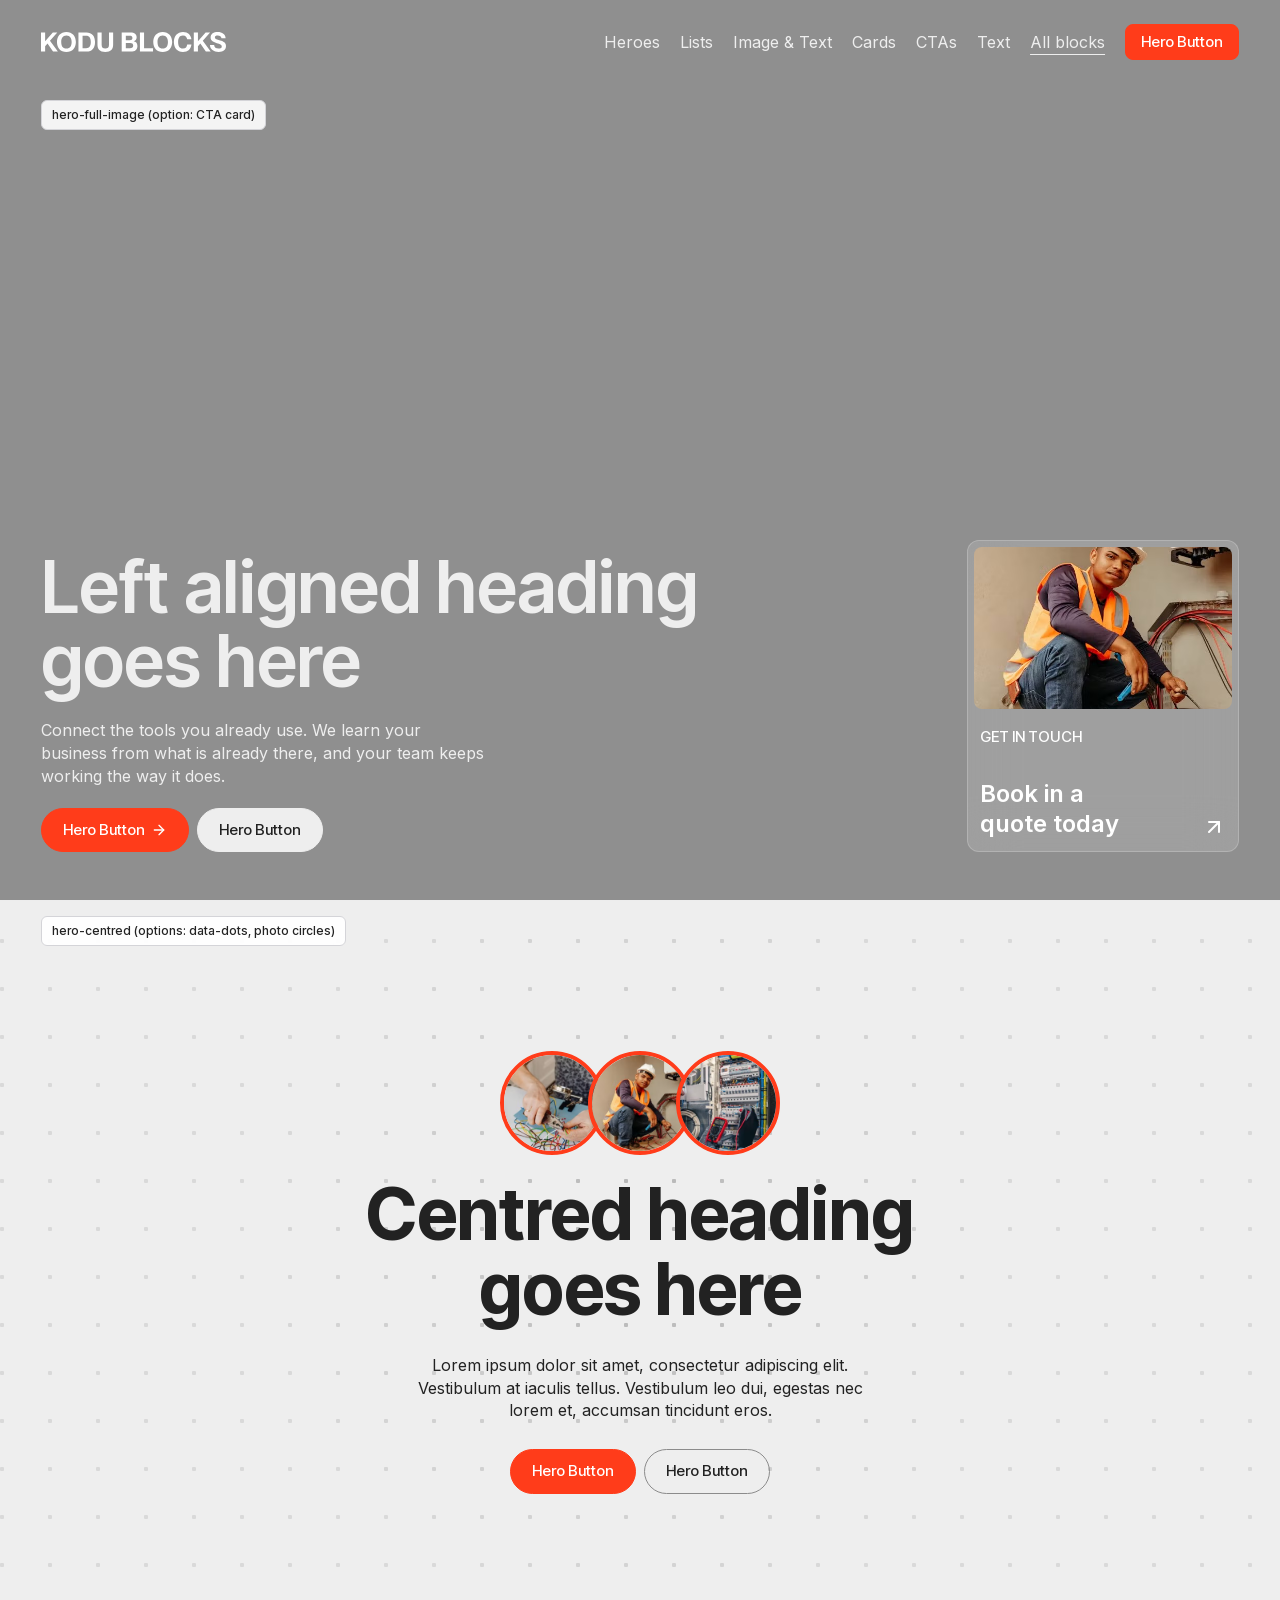
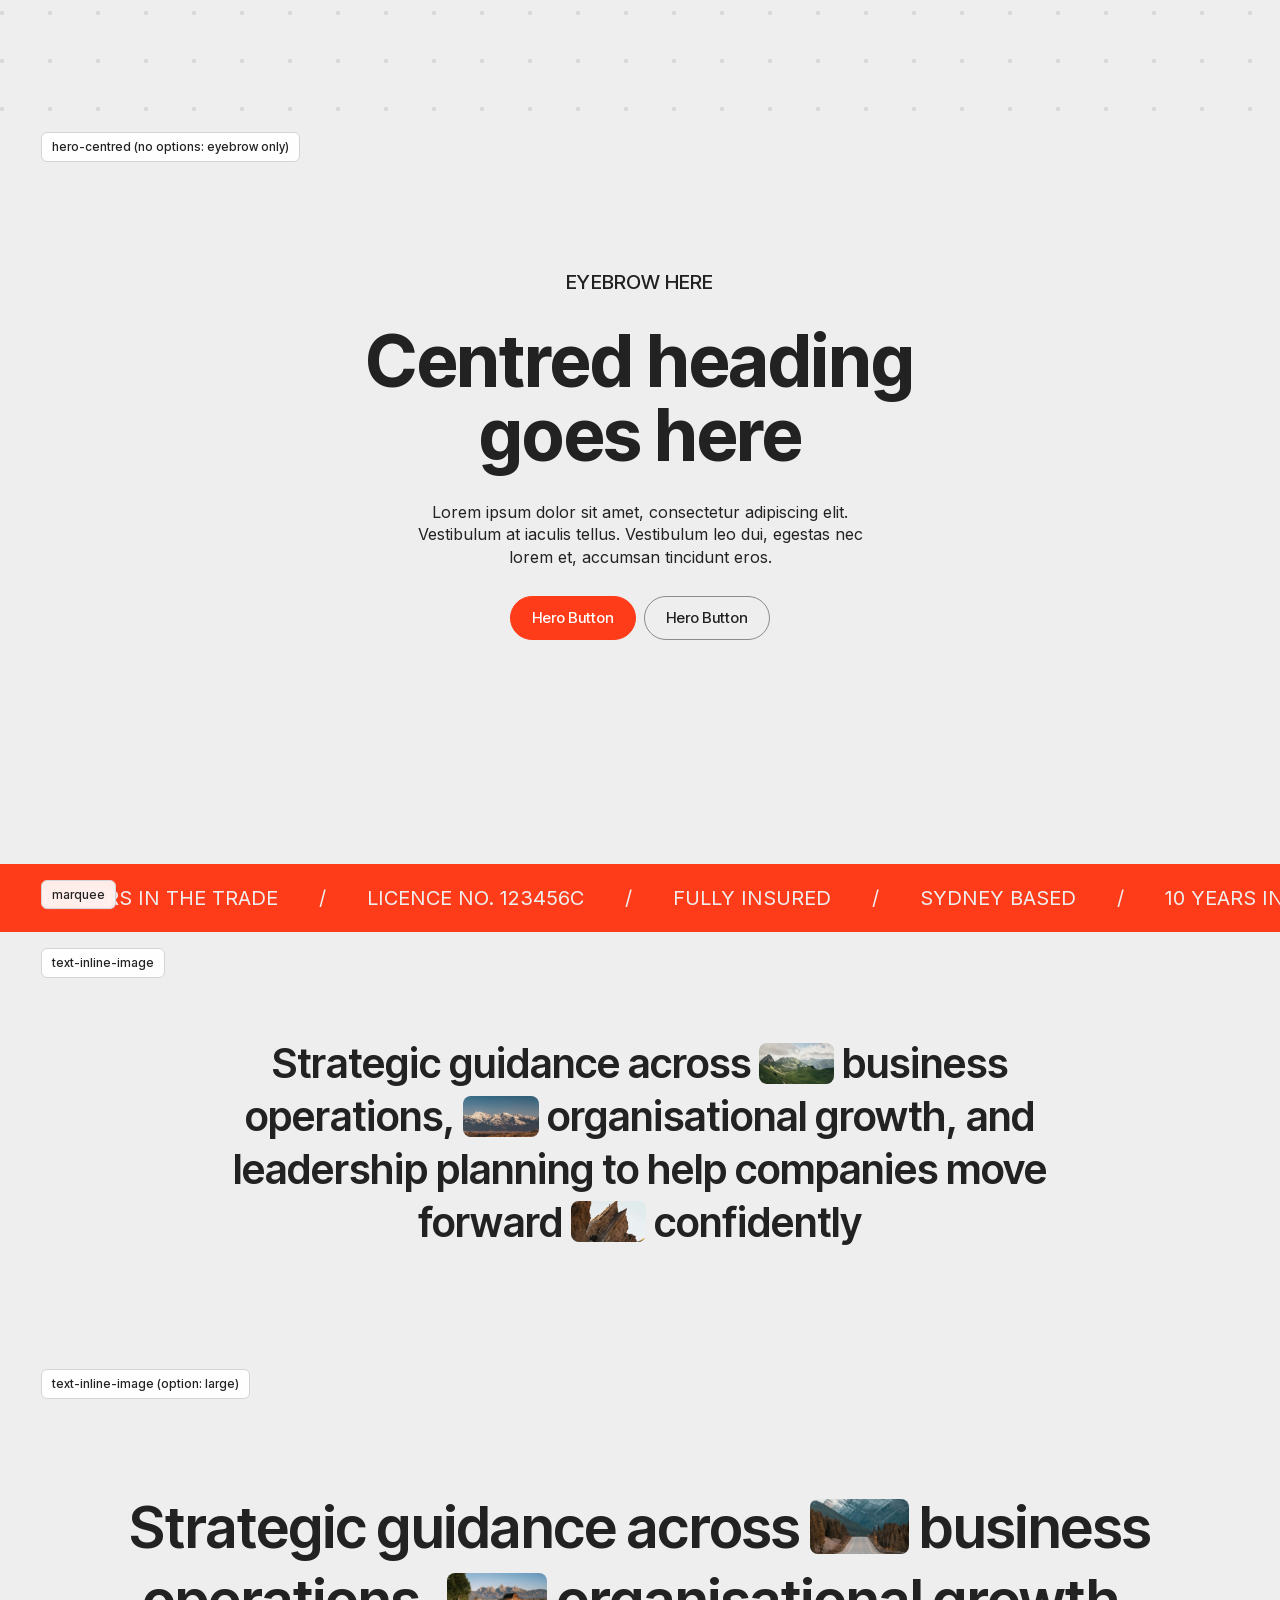
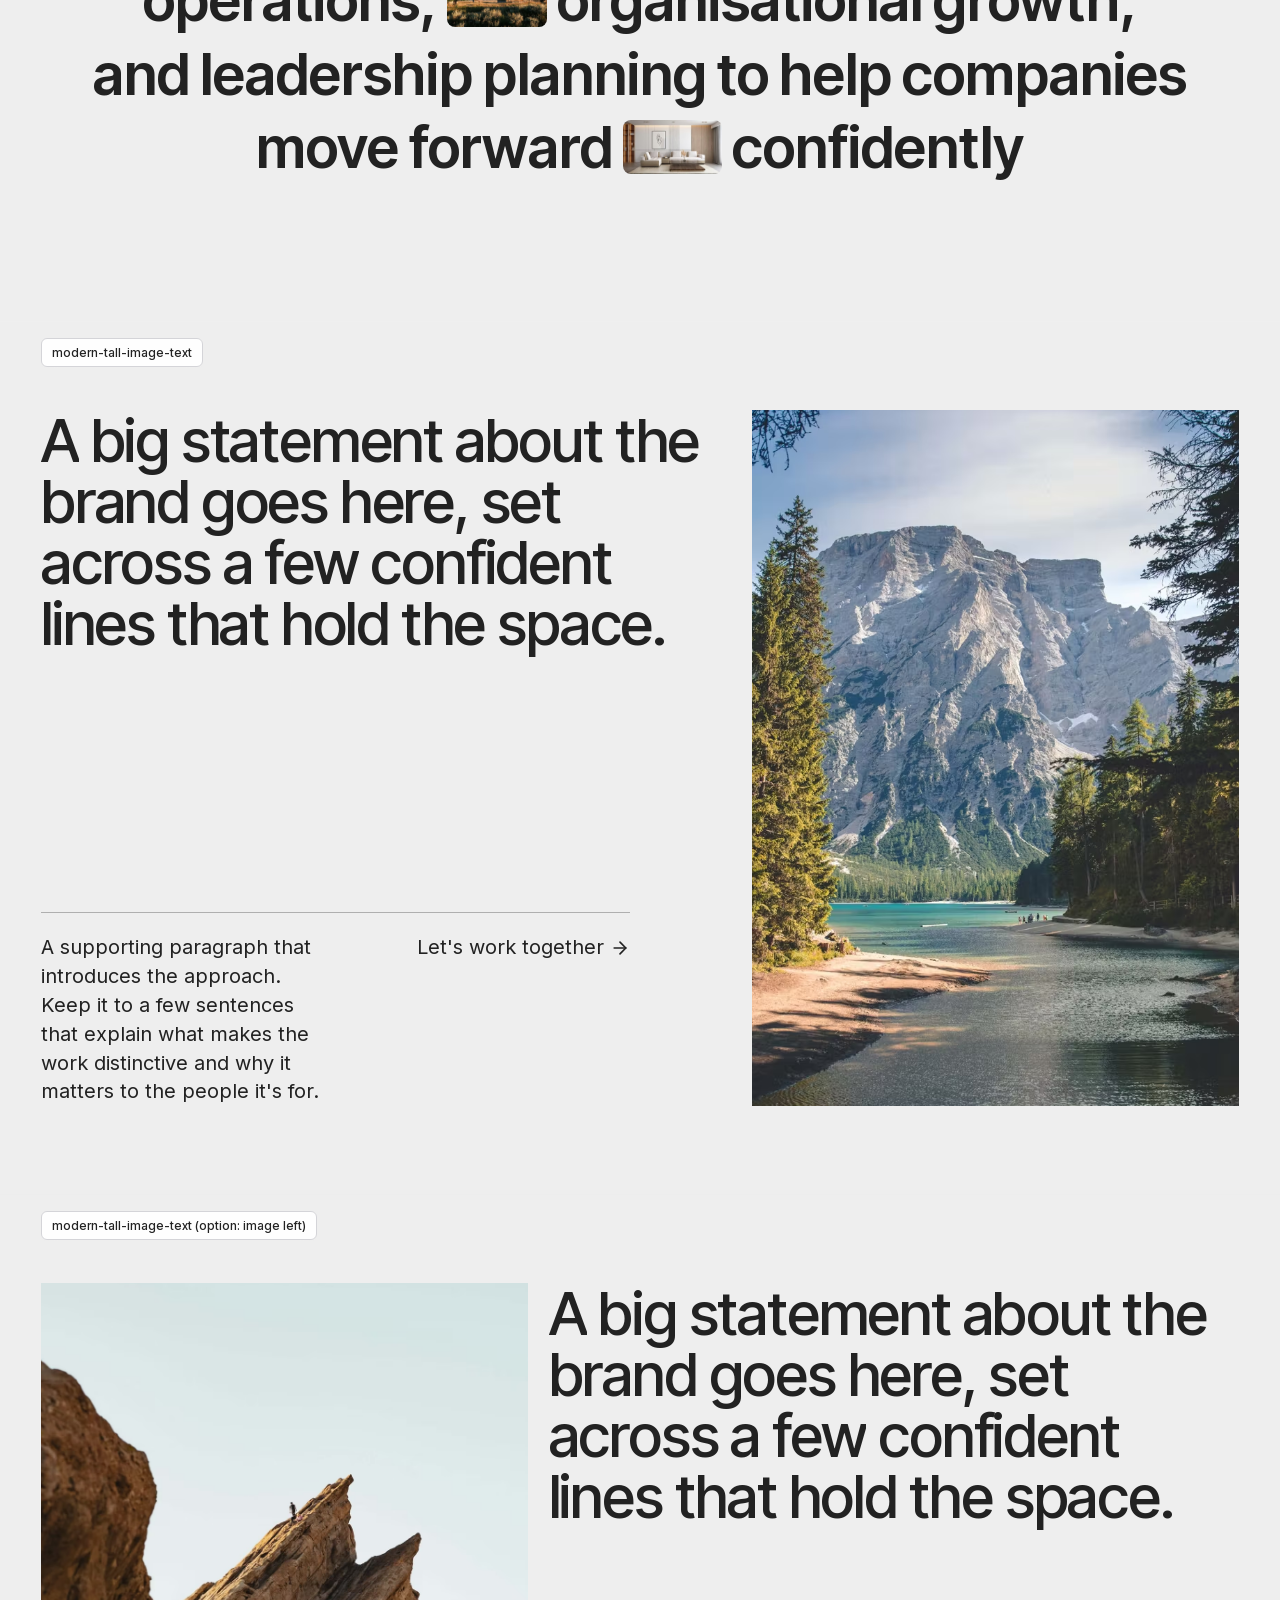
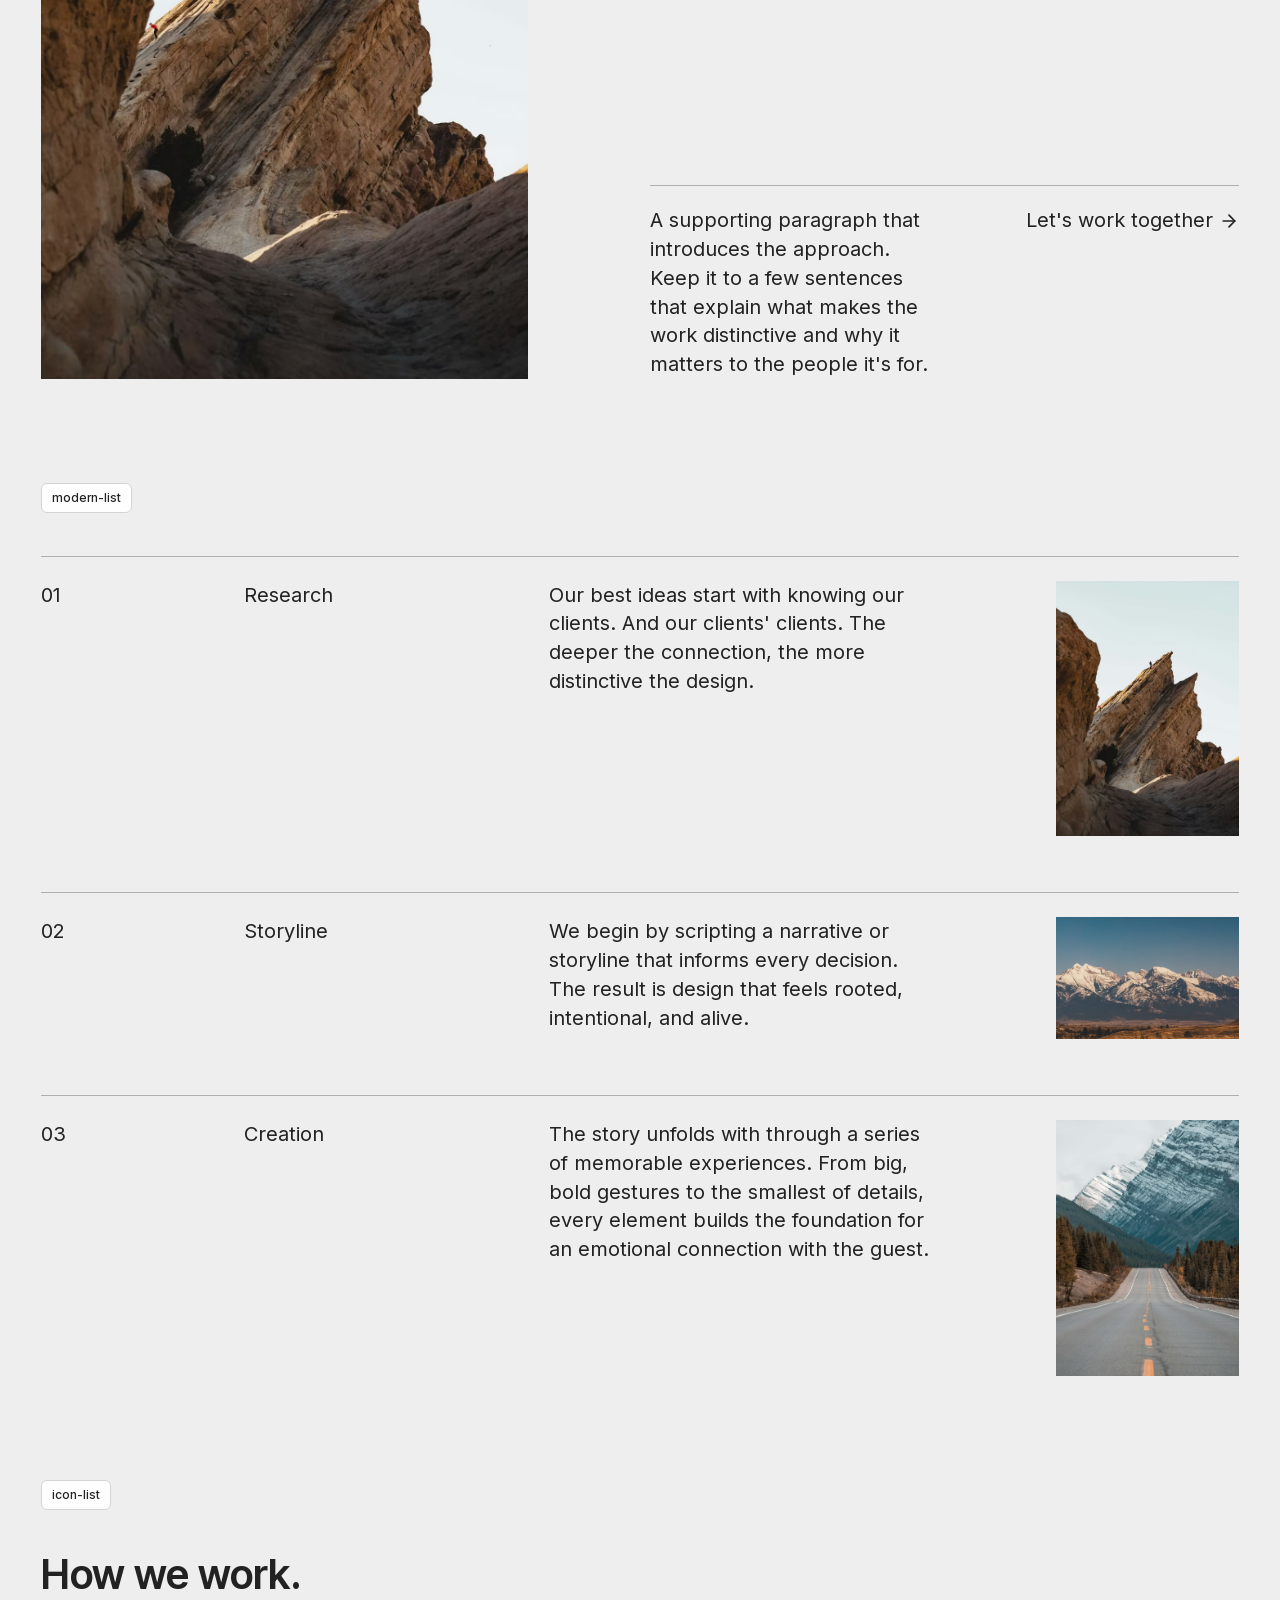
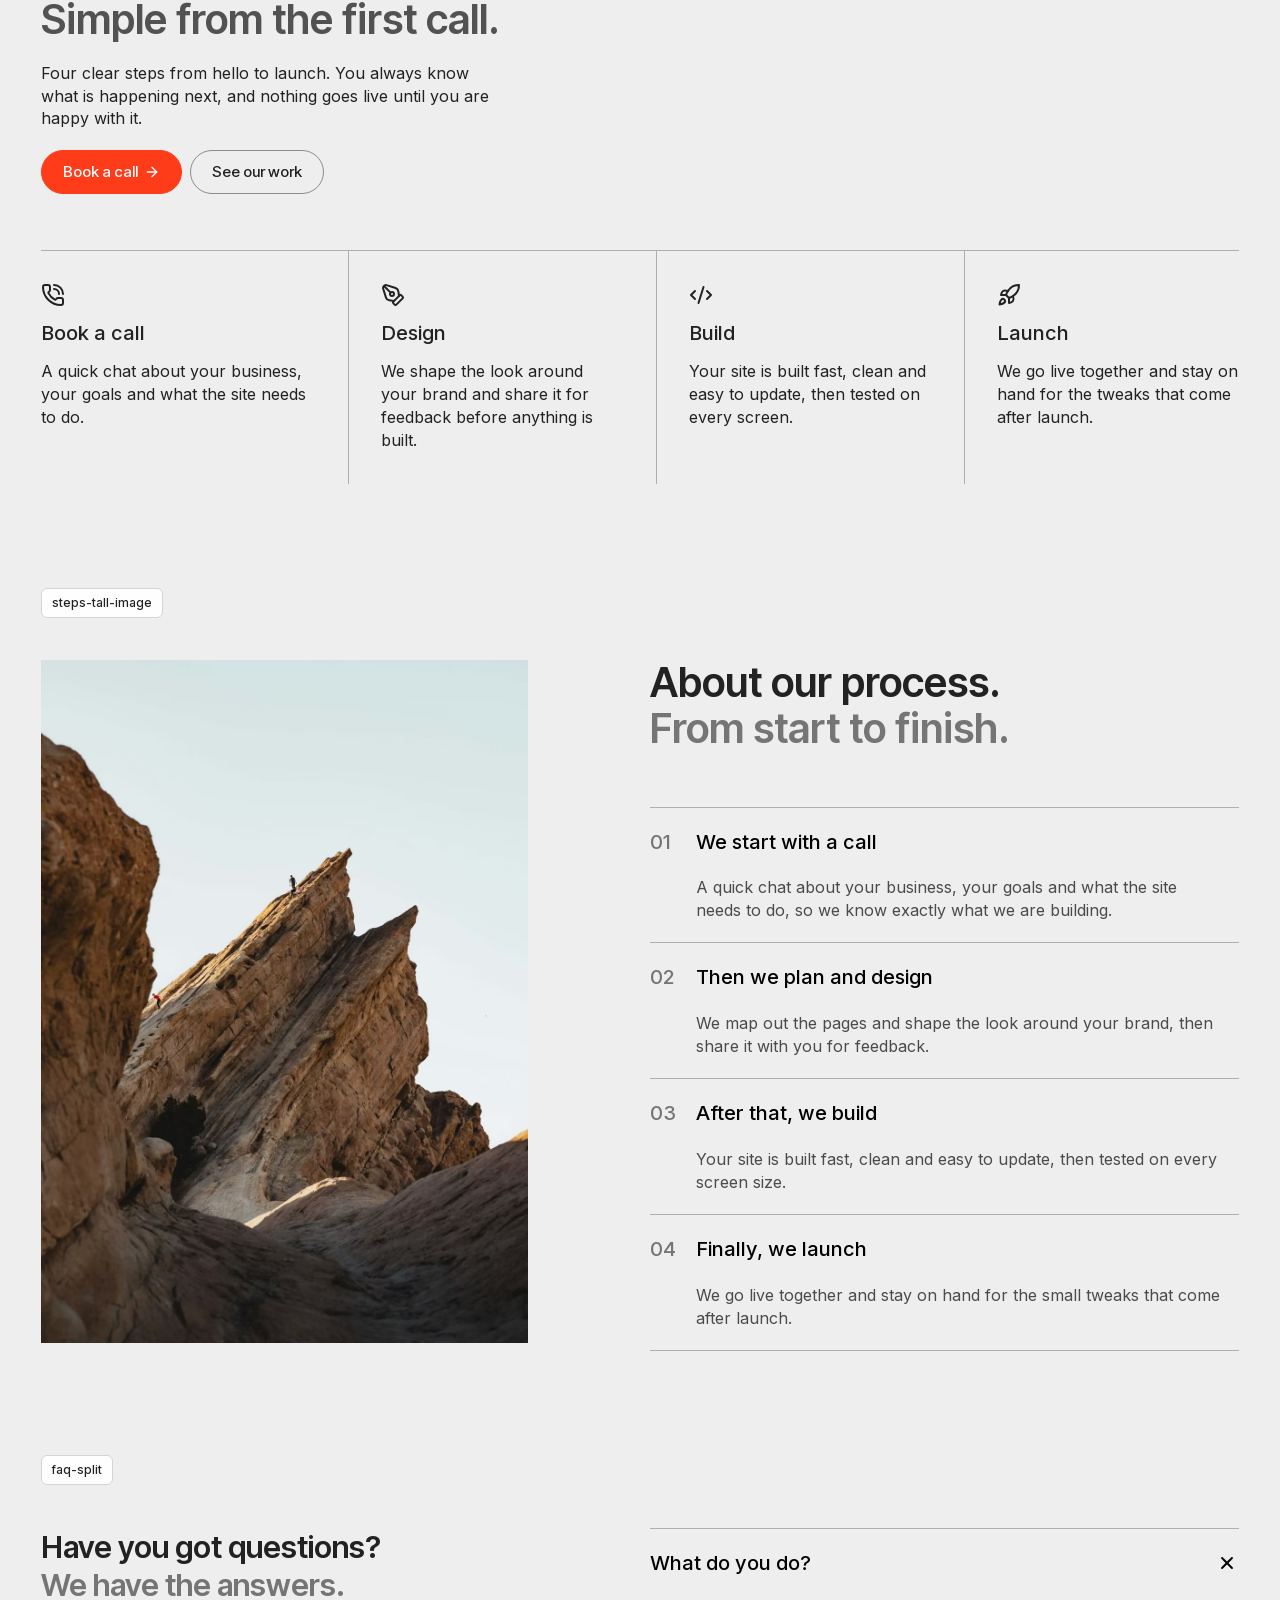
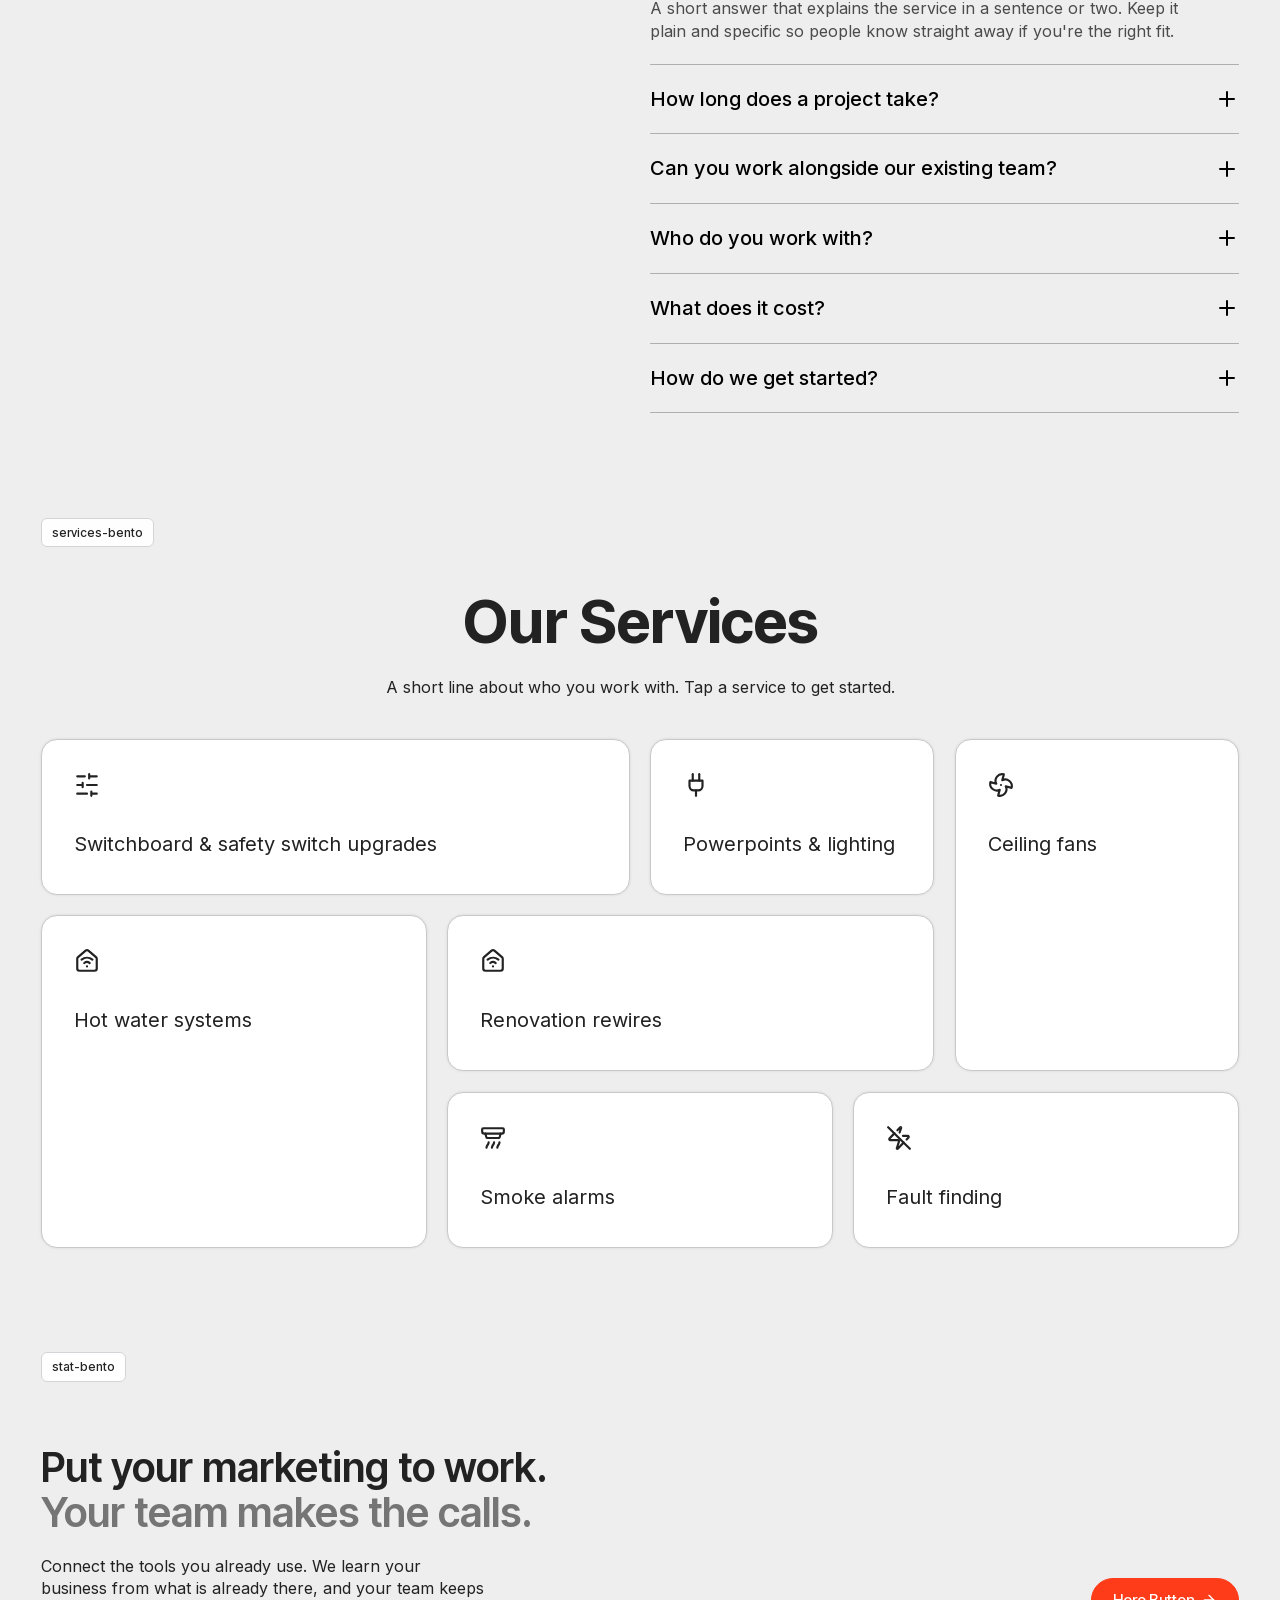
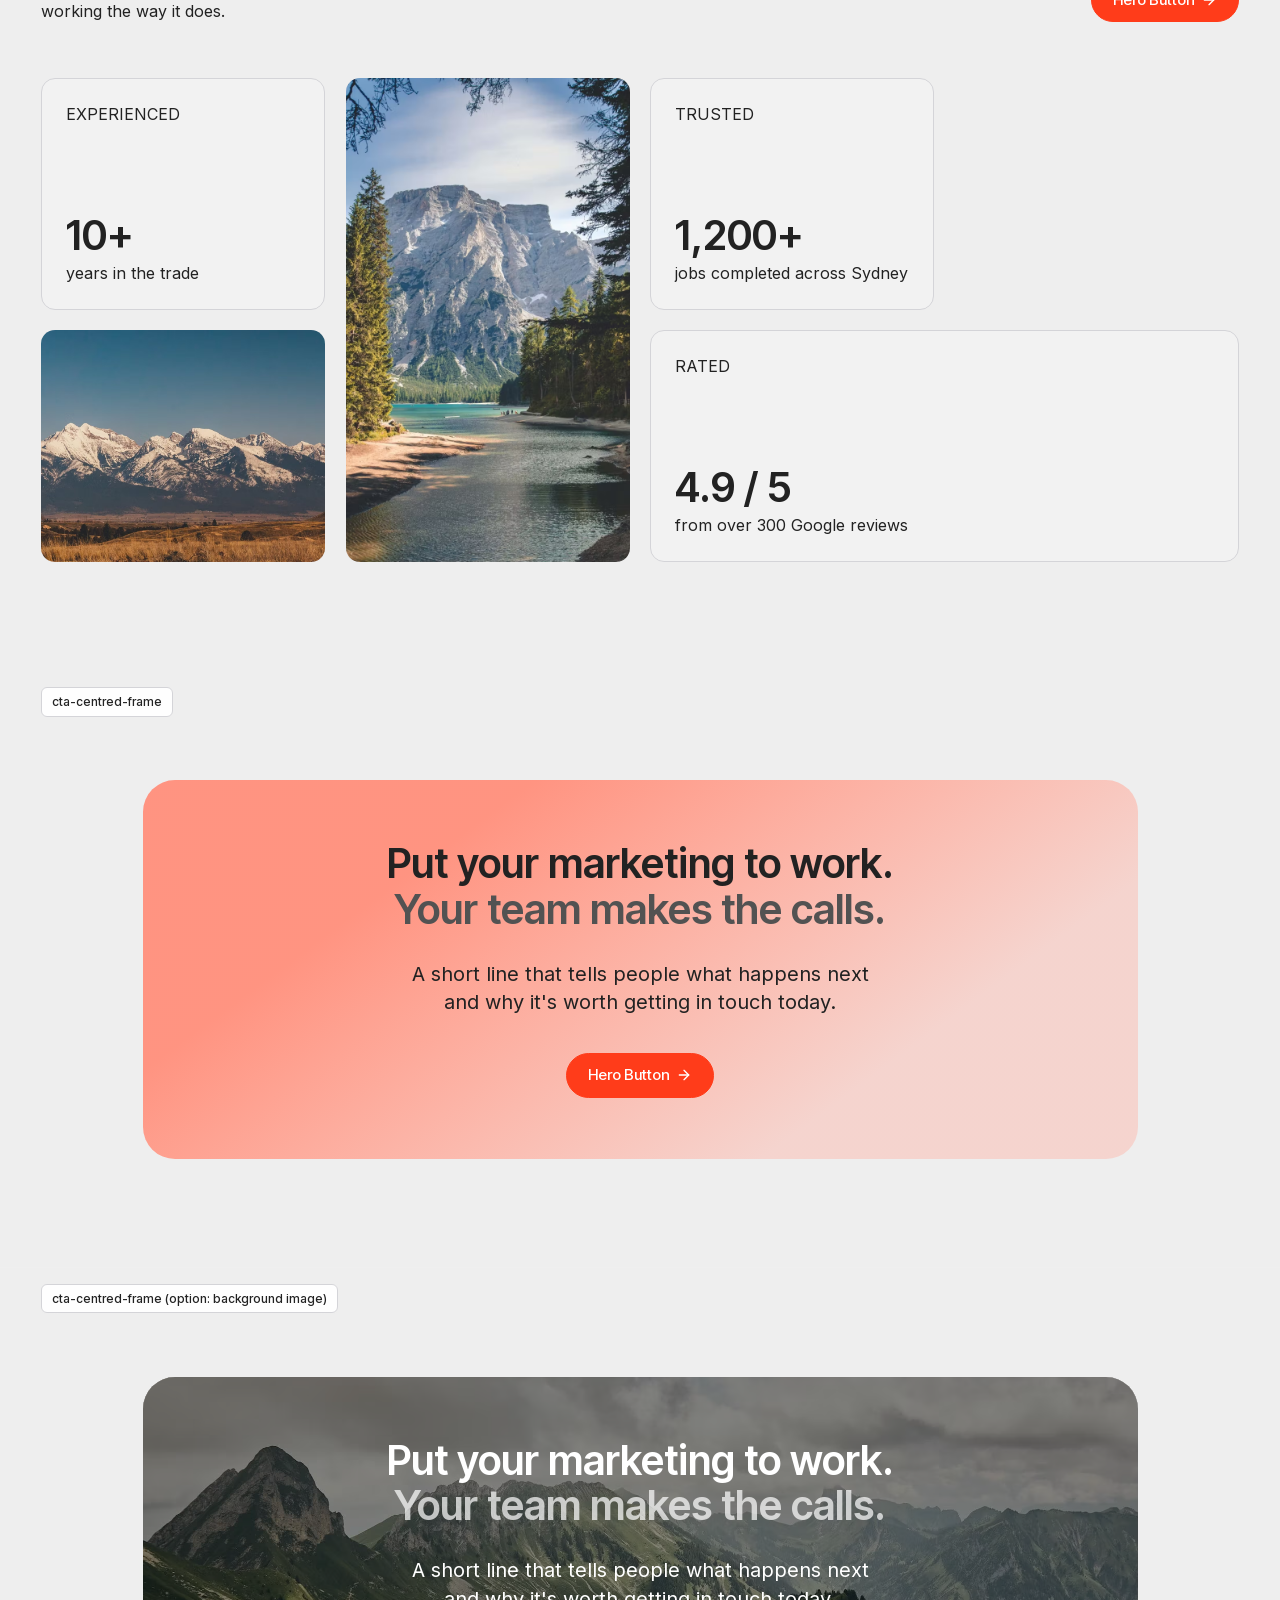
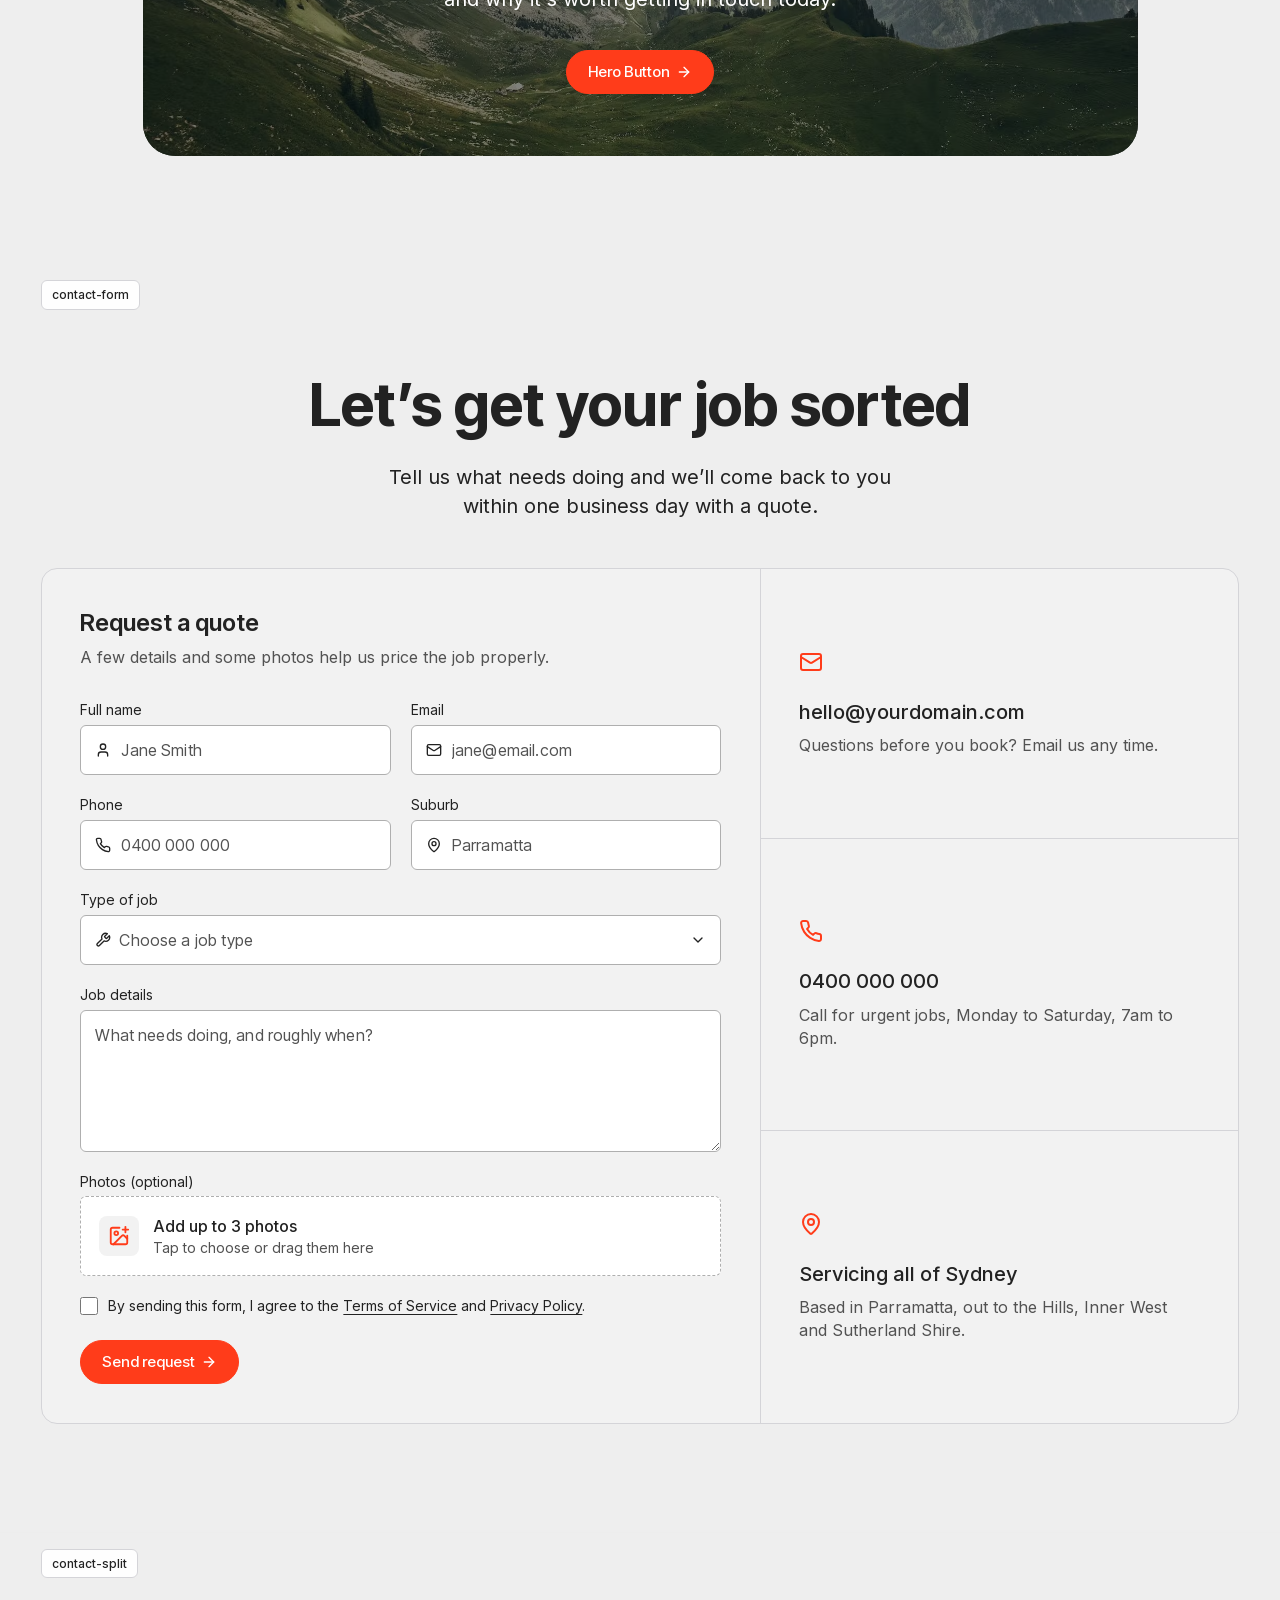
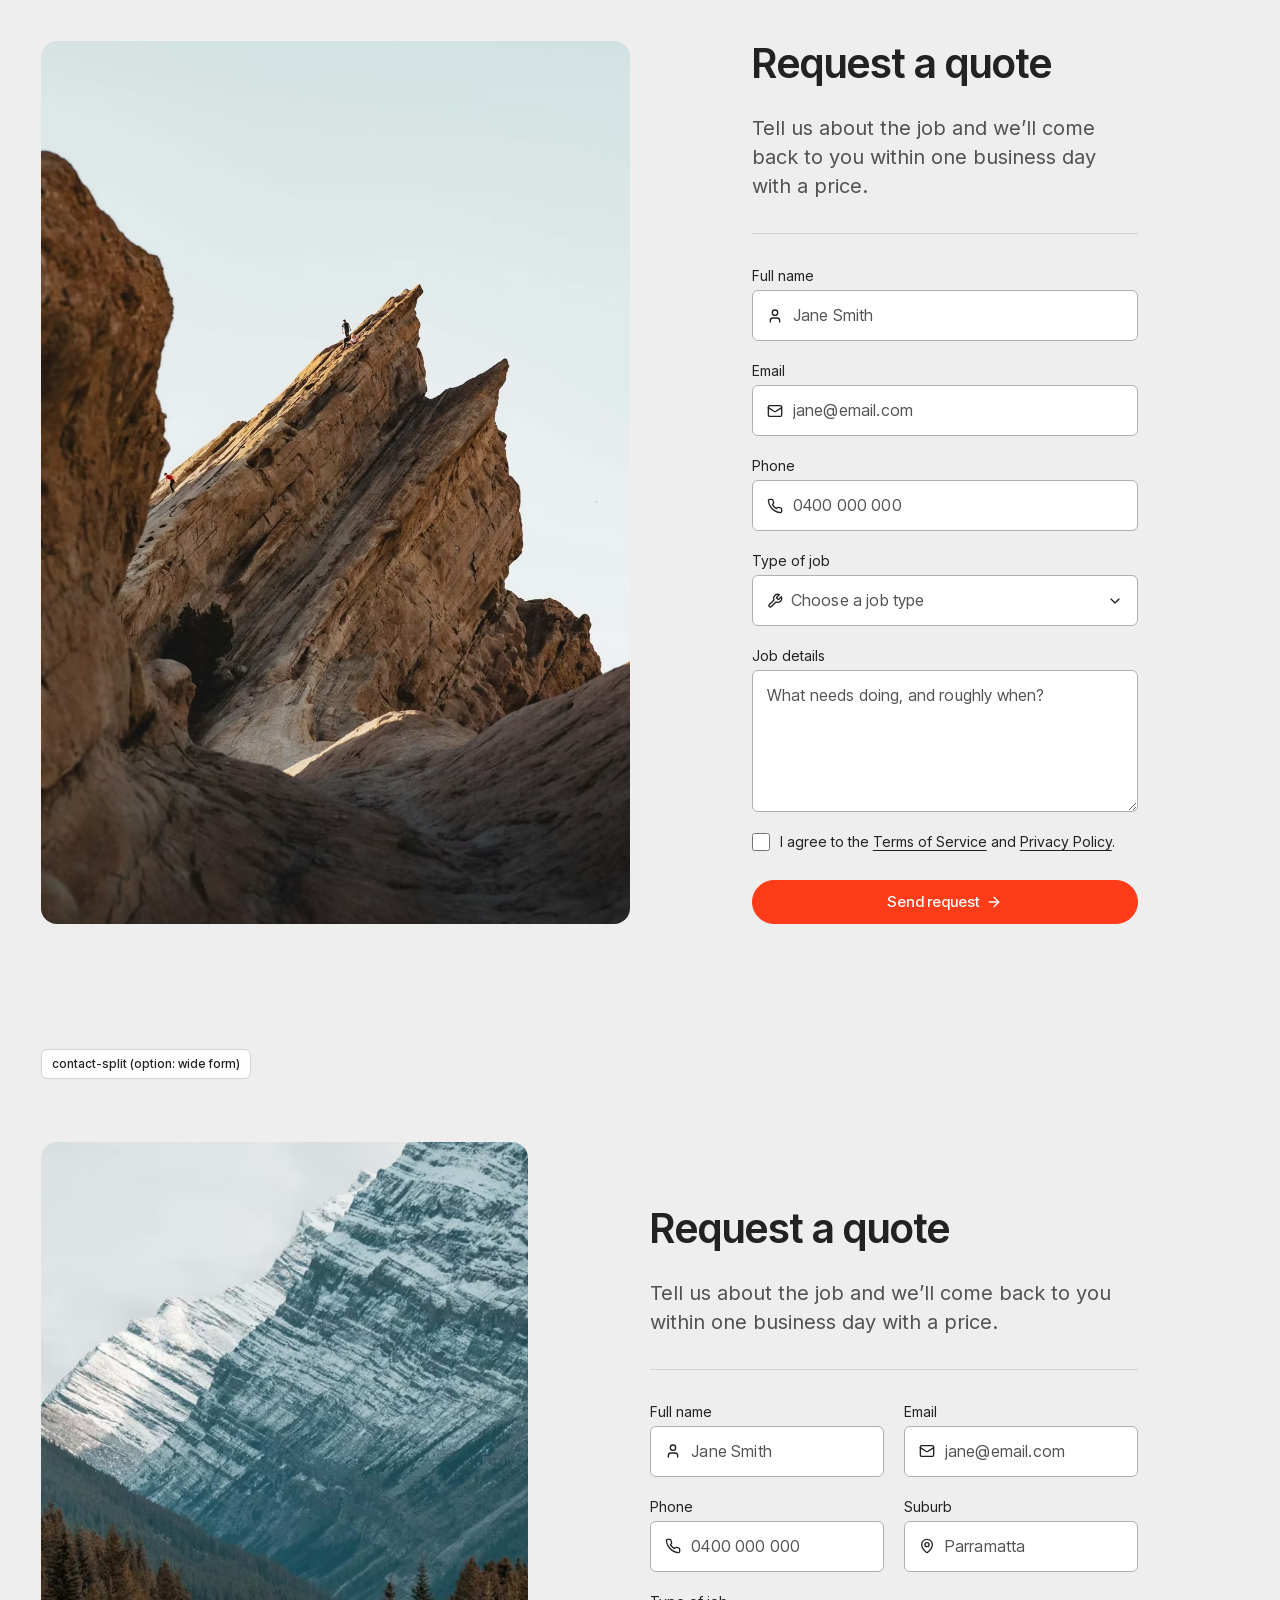
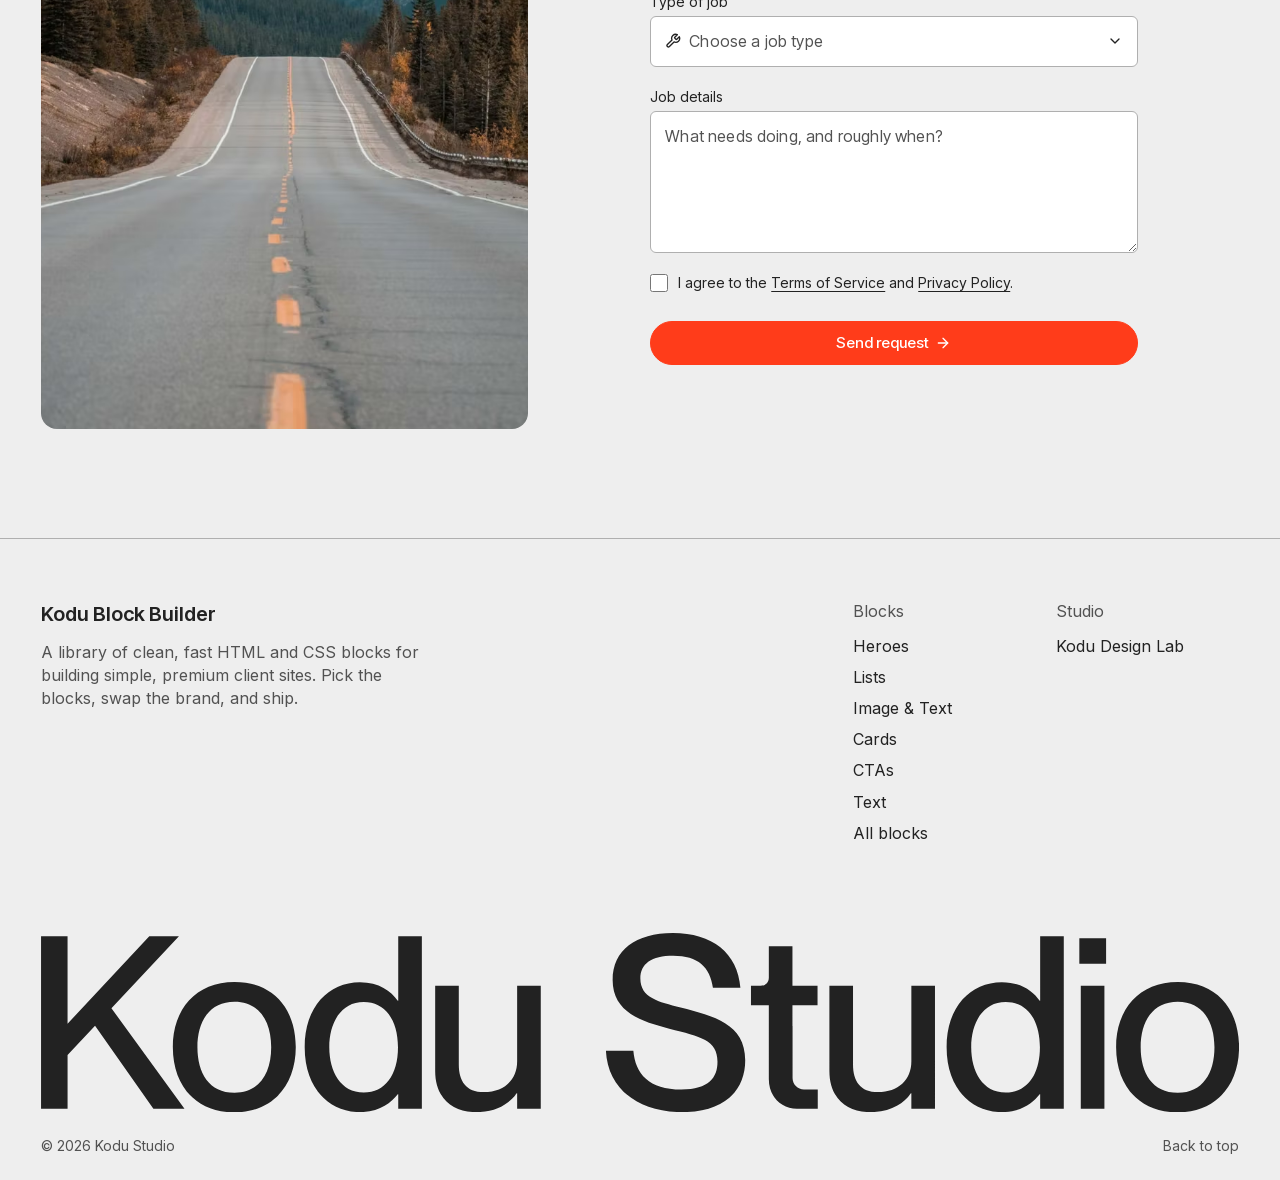
==== commit 5b5cdf96: "Images: re-exported from originals at higher quality and resolution (AVIF q55-70), hero 2400/1200 Co" ====
--- a/all-blocks.html
+++ b/all-blocks.html
@@ -62,7 +62,7 @@
 
   <!-- BLOCK: hero-full-image (option: CTA card) -->
   <section class="hero-full-image">
-    <img class="hero-full-image__bg" src="assets/images/hero-room.avif" srcset="assets/images/hero-room-960.avif 960w, assets/images/hero-room.avif 1920w" sizes="100vw" alt="" width="1920" height="1364" fetchpriority="high">
+    <img class="hero-full-image__bg" src="assets/images/hero-room.avif" srcset="assets/images/hero-room-1200.avif 1200w, assets/images/hero-room.avif 2400w" sizes="100vw" alt="" width="2400" height="1705" fetchpriority="high">
     <div class="container grid hero-full-image__inner">
       <div class="hero-full-image__content" data-reveal-stagger>
         <h1 class="hero-full-image__heading" data-reveal-words>Left aligned heading goes here</h1>
@@ -131,14 +131,14 @@
   <!-- BLOCK: text-inline-image -->
   <section class="text-inline-image">
     <div class="container">
-      <p class="text-inline-image__text" data-reveal-lines>Strategic guidance across <img src="assets/images/inline-hills.avif" alt="" width="354" height="192" loading="lazy"> business operations, <img src="assets/images/inline-mountain.avif" alt="" width="354" height="192" loading="lazy"> organisational growth, and leadership planning to help companies move forward <img src="assets/images/inline-rock.avif" alt="" width="354" height="192" loading="lazy"> confidently</p>
+      <p class="text-inline-image__text" data-reveal-lines>Strategic guidance across <img src="assets/images/inline-hills.avif" alt="" width="472" height="256" loading="lazy"> business operations, <img src="assets/images/inline-mountain.avif" alt="" width="472" height="256" loading="lazy"> organisational growth, and leadership planning to help companies move forward <img src="assets/images/inline-rock.avif" alt="" width="472" height="256" loading="lazy"> confidently</p>
     </div>
   </section>
 
   <!-- BLOCK: text-inline-image (option: large) -->
   <section class="text-inline-image text-inline-image--large">
     <div class="container">
-      <p class="text-inline-image__text" data-reveal-lines>Strategic guidance across <img src="assets/images/inline-road.avif" alt="" width="354" height="192" loading="lazy"> business operations, <img src="assets/images/inline-house.avif" alt="" width="354" height="192" loading="lazy"> organisational growth, and leadership planning to help companies move forward <img src="assets/images/inline-room.avif" alt="" width="354" height="192" loading="lazy"> confidently</p>
+      <p class="text-inline-image__text" data-reveal-lines>Strategic guidance across <img src="assets/images/inline-road.avif" alt="" width="472" height="256" loading="lazy"> business operations, <img src="assets/images/inline-house.avif" alt="" width="472" height="256" loading="lazy"> organisational growth, and leadership planning to help companies move forward <img src="assets/images/inline-room.avif" alt="" width="472" height="256" loading="lazy"> confidently</p>
     </div>
   </section>
 
@@ -157,7 +157,7 @@
       </div>
     </div>
     <div class="modern-tall-image-text__media" data-reveal data-parallax>
-      <img src="assets/images/mountain-water.avif" alt="Mountain above a lake" width="1000" height="1500" loading="lazy" decoding="async">
+      <img src="assets/images/mountain-water.avif" alt="Mountain above a lake" width="800" height="1200" loading="lazy" decoding="async">
     </div>
   </section>
 
@@ -174,7 +174,7 @@
       </div>
     </div>
     <div class="modern-tall-image-text__media" data-reveal data-parallax>
-      <img src="assets/images/person-on-rock-tall.avif" alt="Person standing on a rock" width="1000" height="1500" loading="lazy" decoding="async">
+      <img src="assets/images/person-on-rock-tall.avif" alt="Person standing on a rock" width="1200" height="1800" loading="lazy" decoding="async">
     </div>
   </section>
 
@@ -187,21 +187,21 @@
         <h3 class="modern-list__title">Research</h3>
         <p class="modern-list__text">Our best ideas start with knowing our clients. And our clients' clients. The deeper the connection, the more distinctive the design.</p>
         <div class="modern-list__media" data-parallax>
-          <img src="assets/images/person-on-rock.avif" alt="Person standing on a rock" width="800" height="1200" loading="lazy" decoding="async">
+          <img src="assets/images/person-on-rock.avif" alt="Person standing on a rock" width="1000" height="1500" loading="lazy" decoding="async">
         </div>
       </li>
       <li class="grid text-lg modern-list__item" data-reveal>
         <h3 class="modern-list__title">Storyline</h3>
         <p class="modern-list__text">We begin by scripting a narrative or storyline that informs every decision. The result is design that feels rooted, intentional, and alive.</p>
         <div class="modern-list__media modern-list__media--landscape" data-parallax>
-          <img src="assets/images/cattle-in-field.avif" alt="Cattle grazing in a field" width="800" height="533" loading="lazy" decoding="async">
+          <img src="assets/images/cattle-in-field.avif" alt="Cattle grazing in a field" width="1200" height="800" loading="lazy" decoding="async">
         </div>
       </li>
       <li class="grid text-lg modern-list__item" data-reveal>
         <h3 class="modern-list__title">Creation</h3>
         <p class="modern-list__text">The story unfolds with through a series of memorable experiences. From big, bold gestures to the smallest of details, every element builds the foundation for an emotional connection with the guest.</p>
         <div class="modern-list__media" data-parallax>
-          <img src="assets/images/concrete-road.avif" alt="Concrete road" width="800" height="1200" loading="lazy" decoding="async">
+          <img src="assets/images/concrete-road.avif" alt="Concrete road" width="1000" height="1500" loading="lazy" decoding="async">
         </div>
       </li>
     </ol>
@@ -244,7 +244,7 @@
   <!-- BLOCK: steps-tall-image -->
   <section class="container grid steps-tall-image">
     <div class="steps-tall-image__media" data-parallax>
-      <img src="assets/images/person-on-rock-tall.avif" alt="Person standing on a rock" width="1000" height="1500" loading="lazy" decoding="async">
+      <img src="assets/images/person-on-rock-tall.avif" alt="Person standing on a rock" width="1200" height="1800" loading="lazy" decoding="async">
     </div>
     <div class="steps-tall-image__content">
       <h2 class="heading-48" data-reveal>About our process. <span>From start to finish.</span></h2>
@@ -361,13 +361,13 @@
         <p class="stat-bento__label">Experienced</p>
         <p><strong class="stat-bento__value">10+</strong> years in the trade</p>
       </div>
-      <div class="stat-bento__media"><img src="assets/images/cattle-in-field.avif" alt="" width="800" height="533" loading="lazy" decoding="async"></div>
-      <div class="stat-bento__media"><img src="assets/images/mountain-water.avif" alt="" width="1000" height="1500" loading="lazy" decoding="async"></div>
+      <div class="stat-bento__media"><img src="assets/images/cattle-in-field.avif" alt="" width="1200" height="800" loading="lazy" decoding="async"></div>
+      <div class="stat-bento__media"><img src="assets/images/mountain-water.avif" alt="" width="800" height="1200" loading="lazy" decoding="async"></div>
       <div class="stat-bento__card">
         <p class="stat-bento__label">Trusted</p>
         <p><strong class="stat-bento__value">1,200+</strong> jobs completed across Sydney</p>
       </div>
-      <div class="stat-bento__media"><img src="assets/images/green-hills.avif" srcset="assets/images/green-hills-960.avif 960w, assets/images/green-hills.avif 1600w" sizes="(max-width: 767px) 100vw, 25vw" alt="" width="1600" height="900" loading="lazy" decoding="async"></div>
+      <div class="stat-bento__media"><img src="assets/images/green-hills.avif" srcset="assets/images/green-hills-960.avif 960w, assets/images/green-hills.avif 1920w" sizes="(max-width: 767px) 100vw, 25vw" alt="" width="1920" height="1080" loading="lazy" decoding="async"></div>
       <div class="stat-bento__card">
         <p class="stat-bento__label">Rated</p>
         <p><strong class="stat-bento__value">4.9 / 5</strong> from over 300 Google reviews</p>
@@ -391,7 +391,7 @@
   <!-- BLOCK: cta-centred-frame (option: background image) -->
   <section class="container grid cta-centred-frame">
     <div class="cta-centred-frame__panel" data-reveal-stagger data-parallax>
-      <img class="cta-centred-frame__bg" src="assets/images/green-hills.avif" srcset="assets/images/green-hills-960.avif 960w, assets/images/green-hills.avif 1600w" sizes="100vw" alt="" width="1600" height="900" loading="lazy" decoding="async">
+      <img class="cta-centred-frame__bg" src="assets/images/green-hills.avif" srcset="assets/images/green-hills-960.avif 960w, assets/images/green-hills.avif 1920w" sizes="100vw" alt="" width="1920" height="1080" loading="lazy" decoding="async">
       <h2 class="heading-48 cta-centred-frame__heading">Put your marketing to work. <span>Your team makes the calls.</span></h2>
       <p class="text-lg cta-centred-frame__text">A short line that tells people what happens next and why it&#39;s worth getting in touch today.</p>
       <div class="cta-centred-frame__actions">
@@ -482,7 +482,7 @@
   <!-- BLOCK: contact-split -->
   <section class="container grid contact-split">
     <div class="contact-split__media" data-parallax>
-      <img src="assets/images/person-on-rock-tall.avif" alt="" width="1000" height="1500" loading="lazy" decoding="async">
+      <img src="assets/images/person-on-rock-tall.avif" alt="" width="1200" height="1800" loading="lazy" decoding="async">
     </div>
     <div class="contact-split__body">
       <div class="contact-split__head" data-reveal-stagger>
@@ -528,7 +528,7 @@
   <!-- BLOCK: contact-split (option: wide form) -->
   <section class="container grid contact-split contact-split--wide">
     <div class="contact-split__media" data-parallax>
-      <img src="assets/images/concrete-road.avif" alt="" width="800" height="1200" loading="lazy" decoding="async">
+      <img src="assets/images/concrete-road.avif" alt="" width="1000" height="1500" loading="lazy" decoding="async">
     </div>
     <div class="contact-split__body">
       <div class="contact-split__head" data-reveal-stagger>
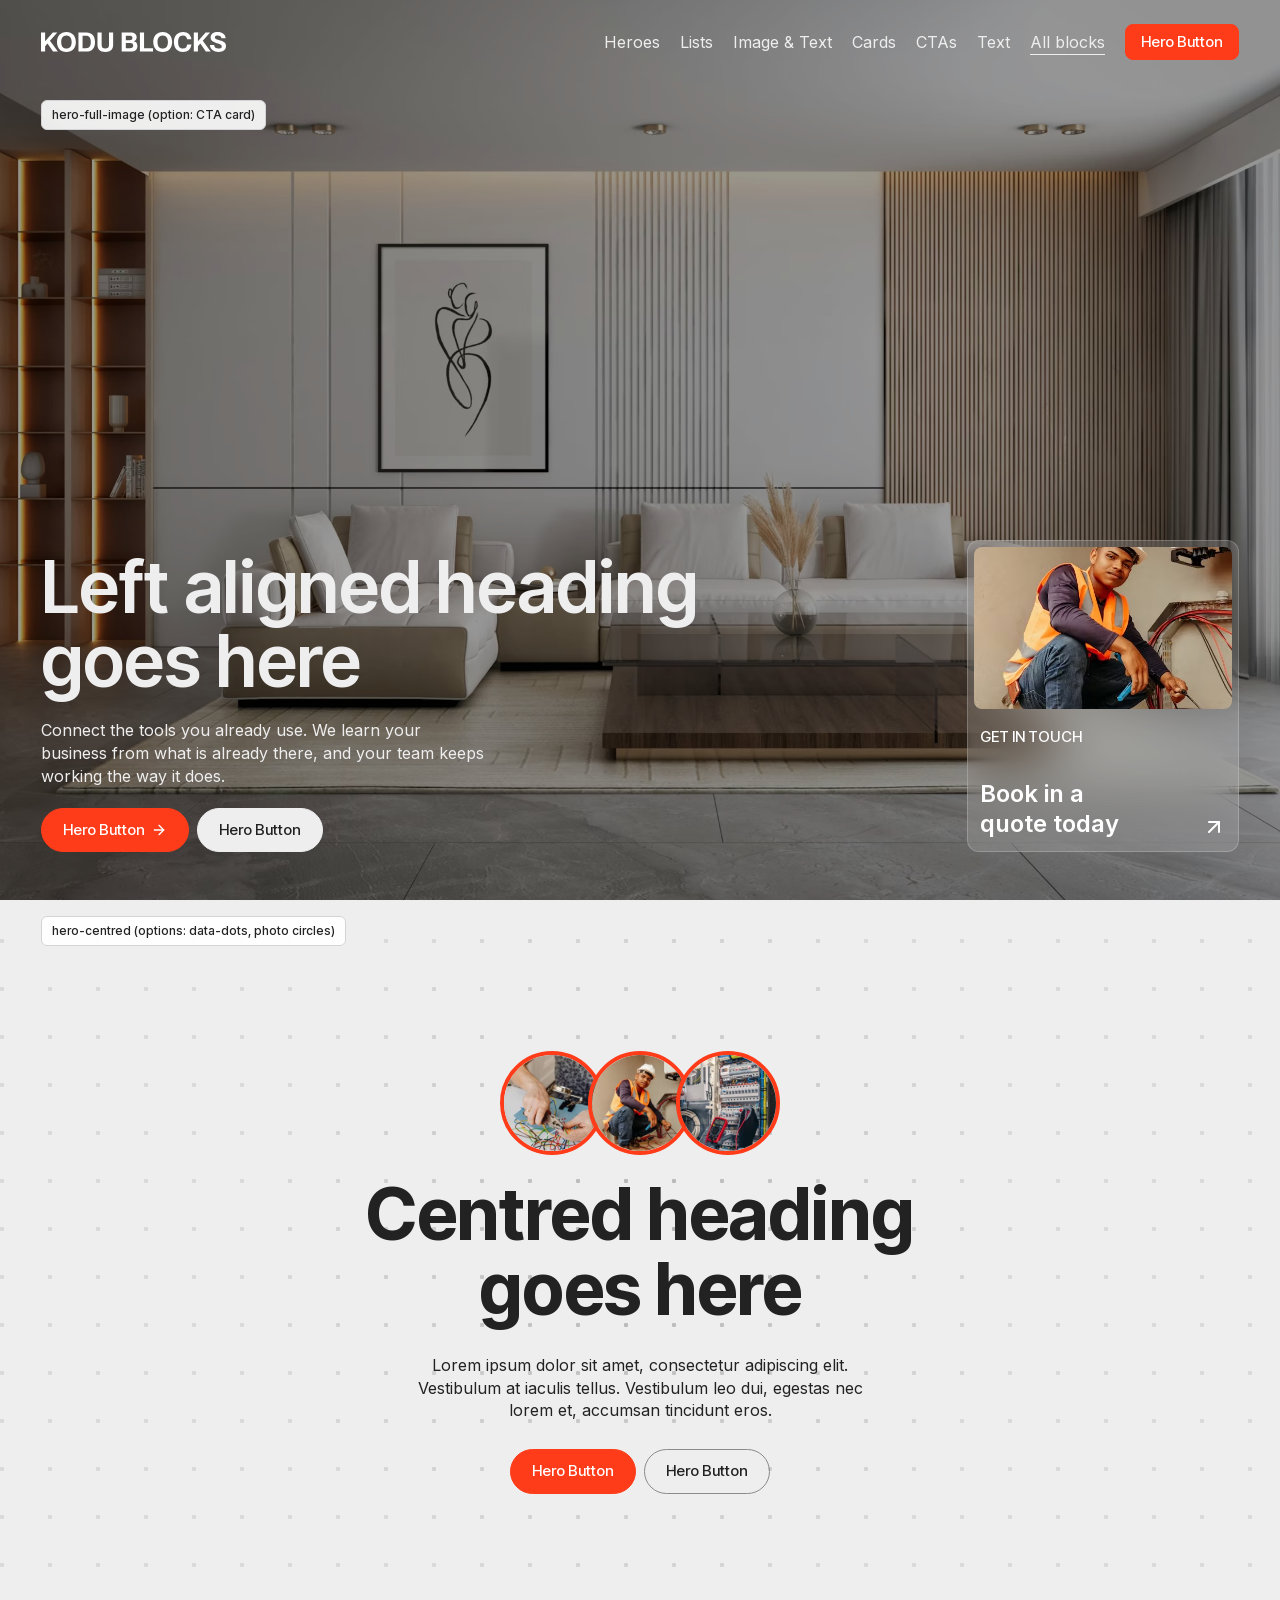
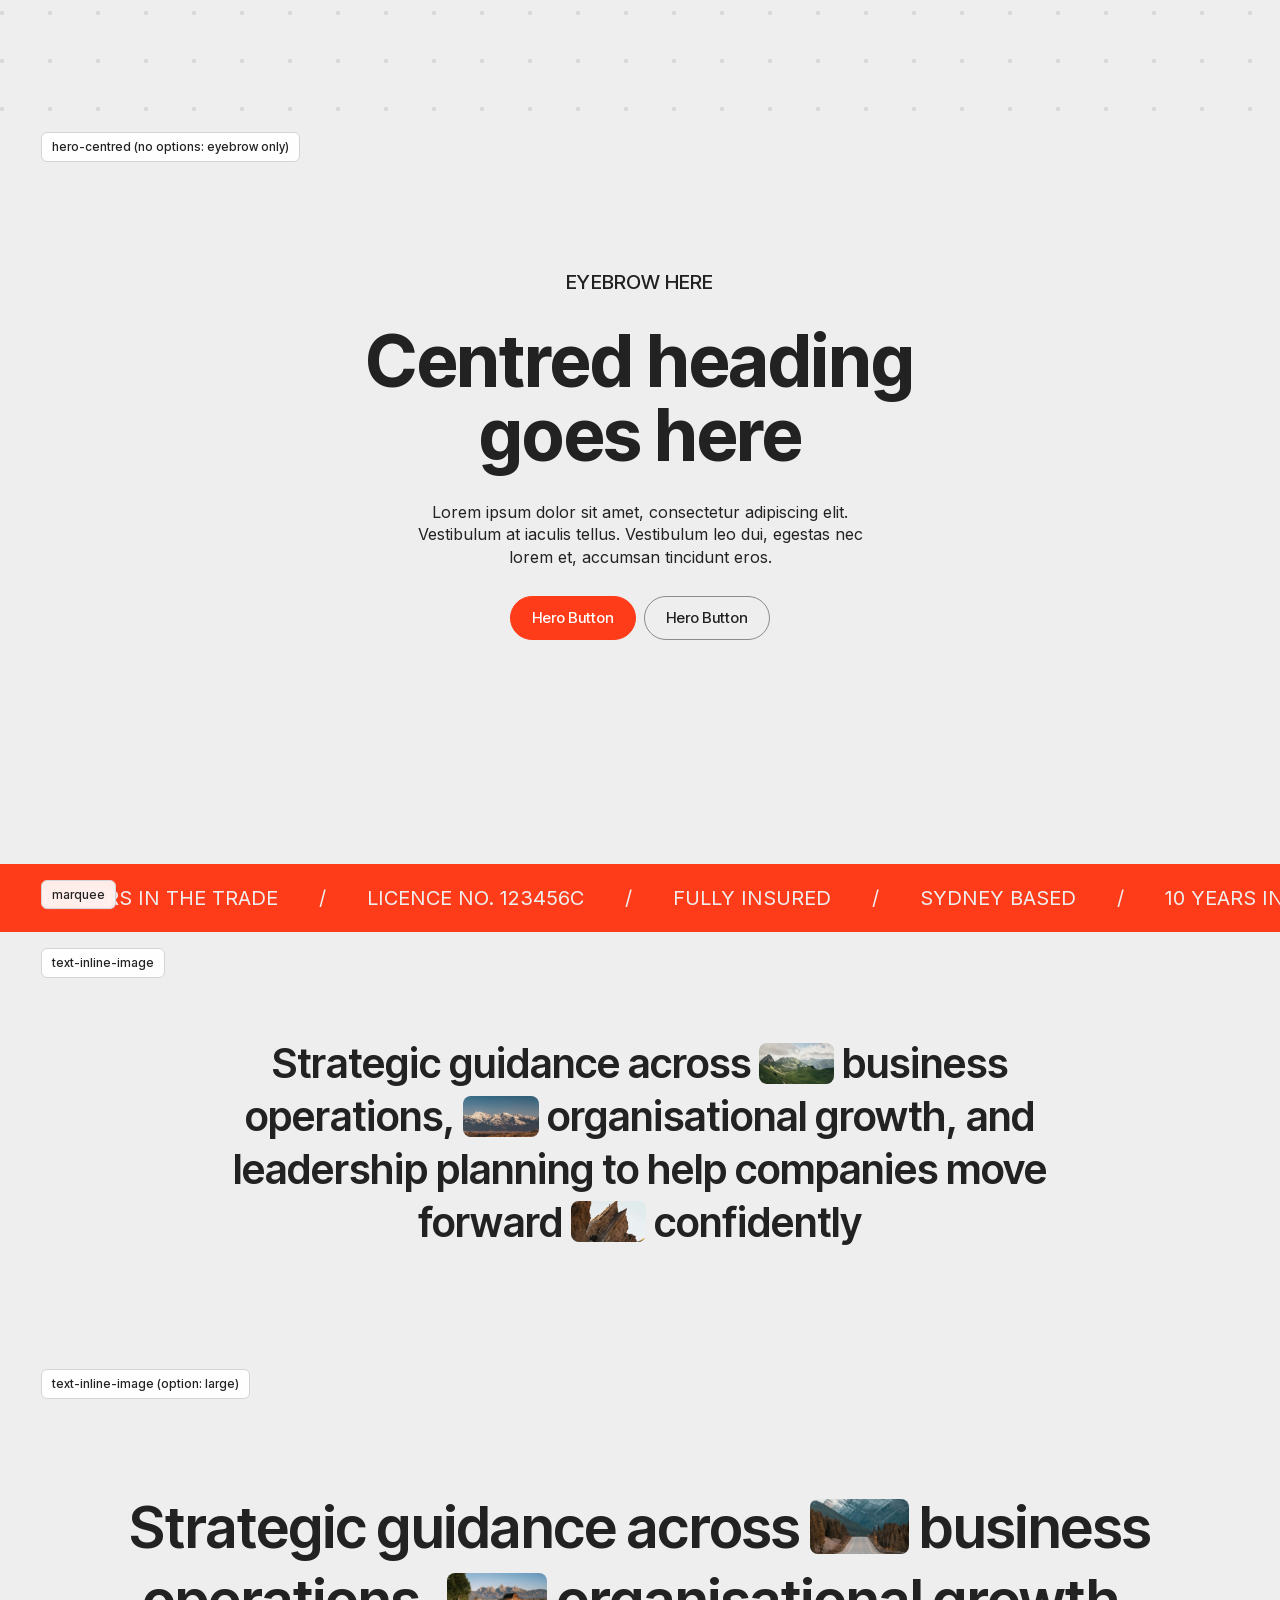
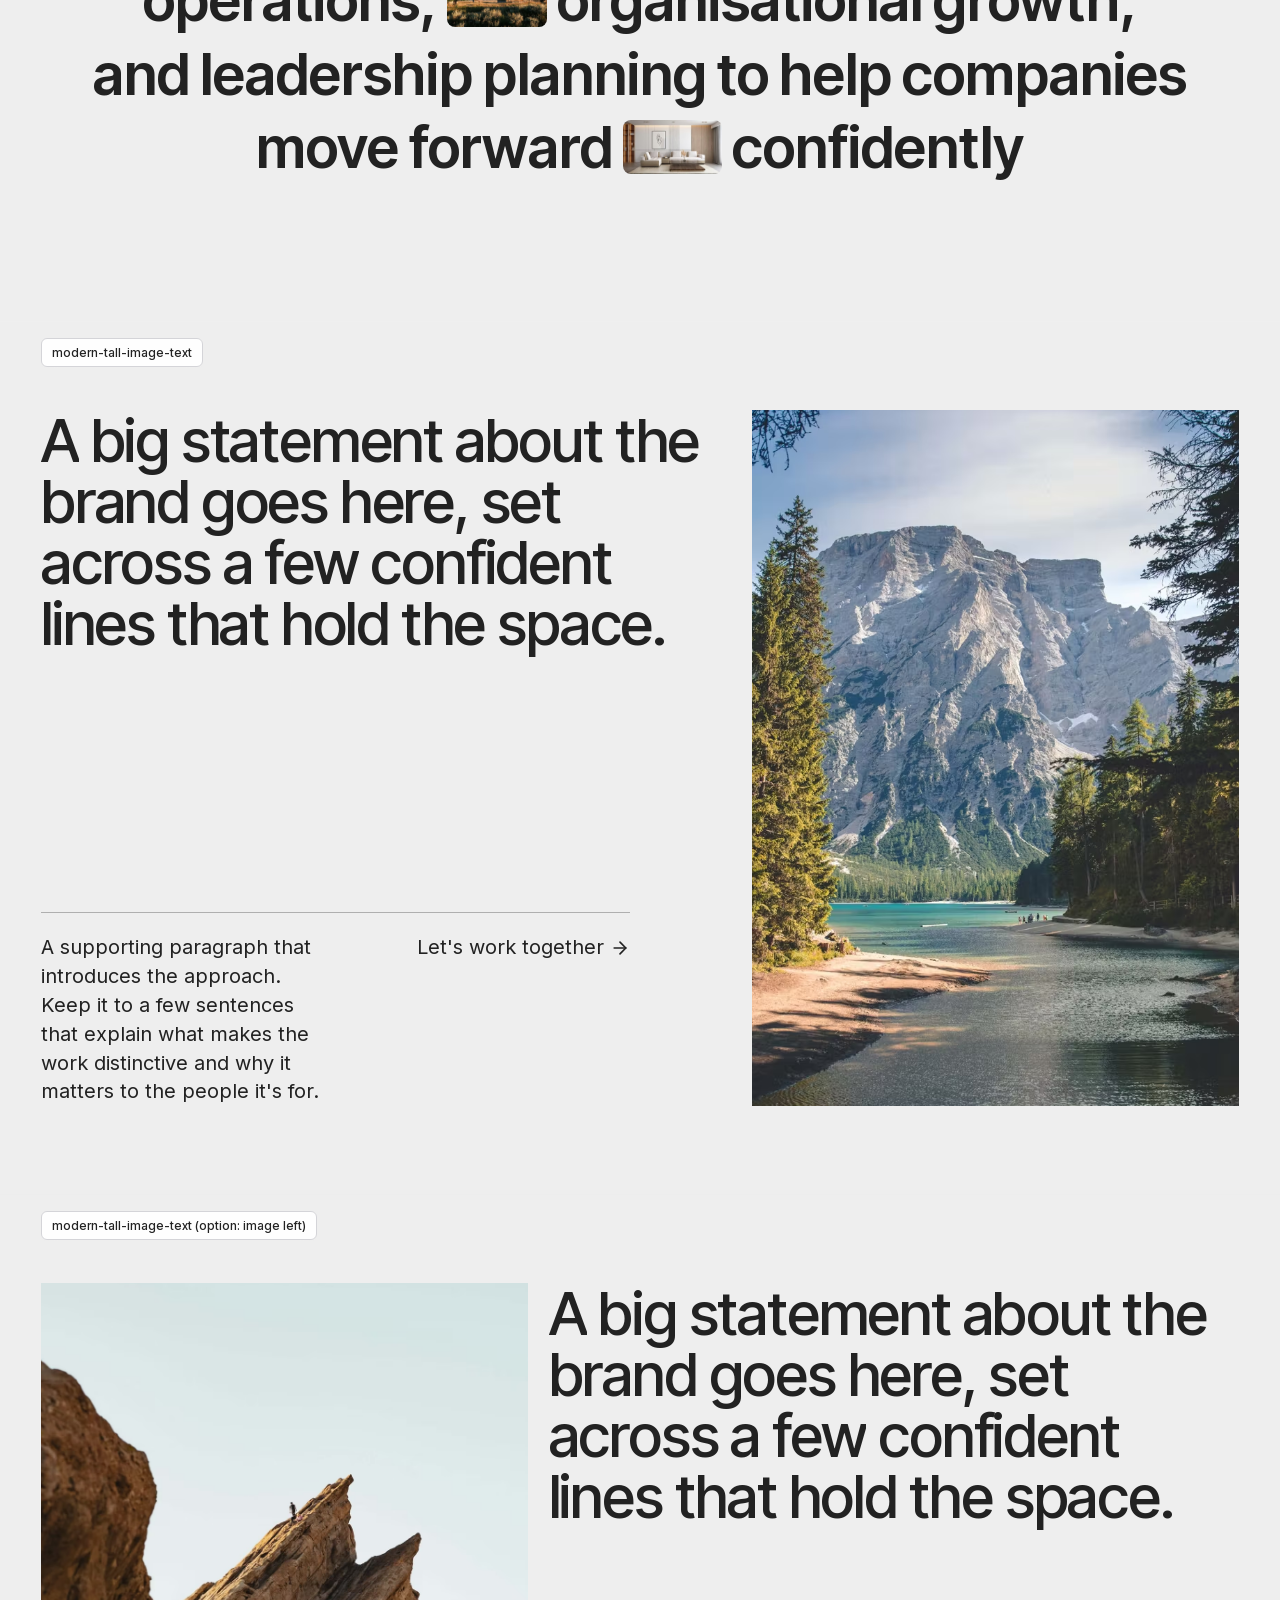
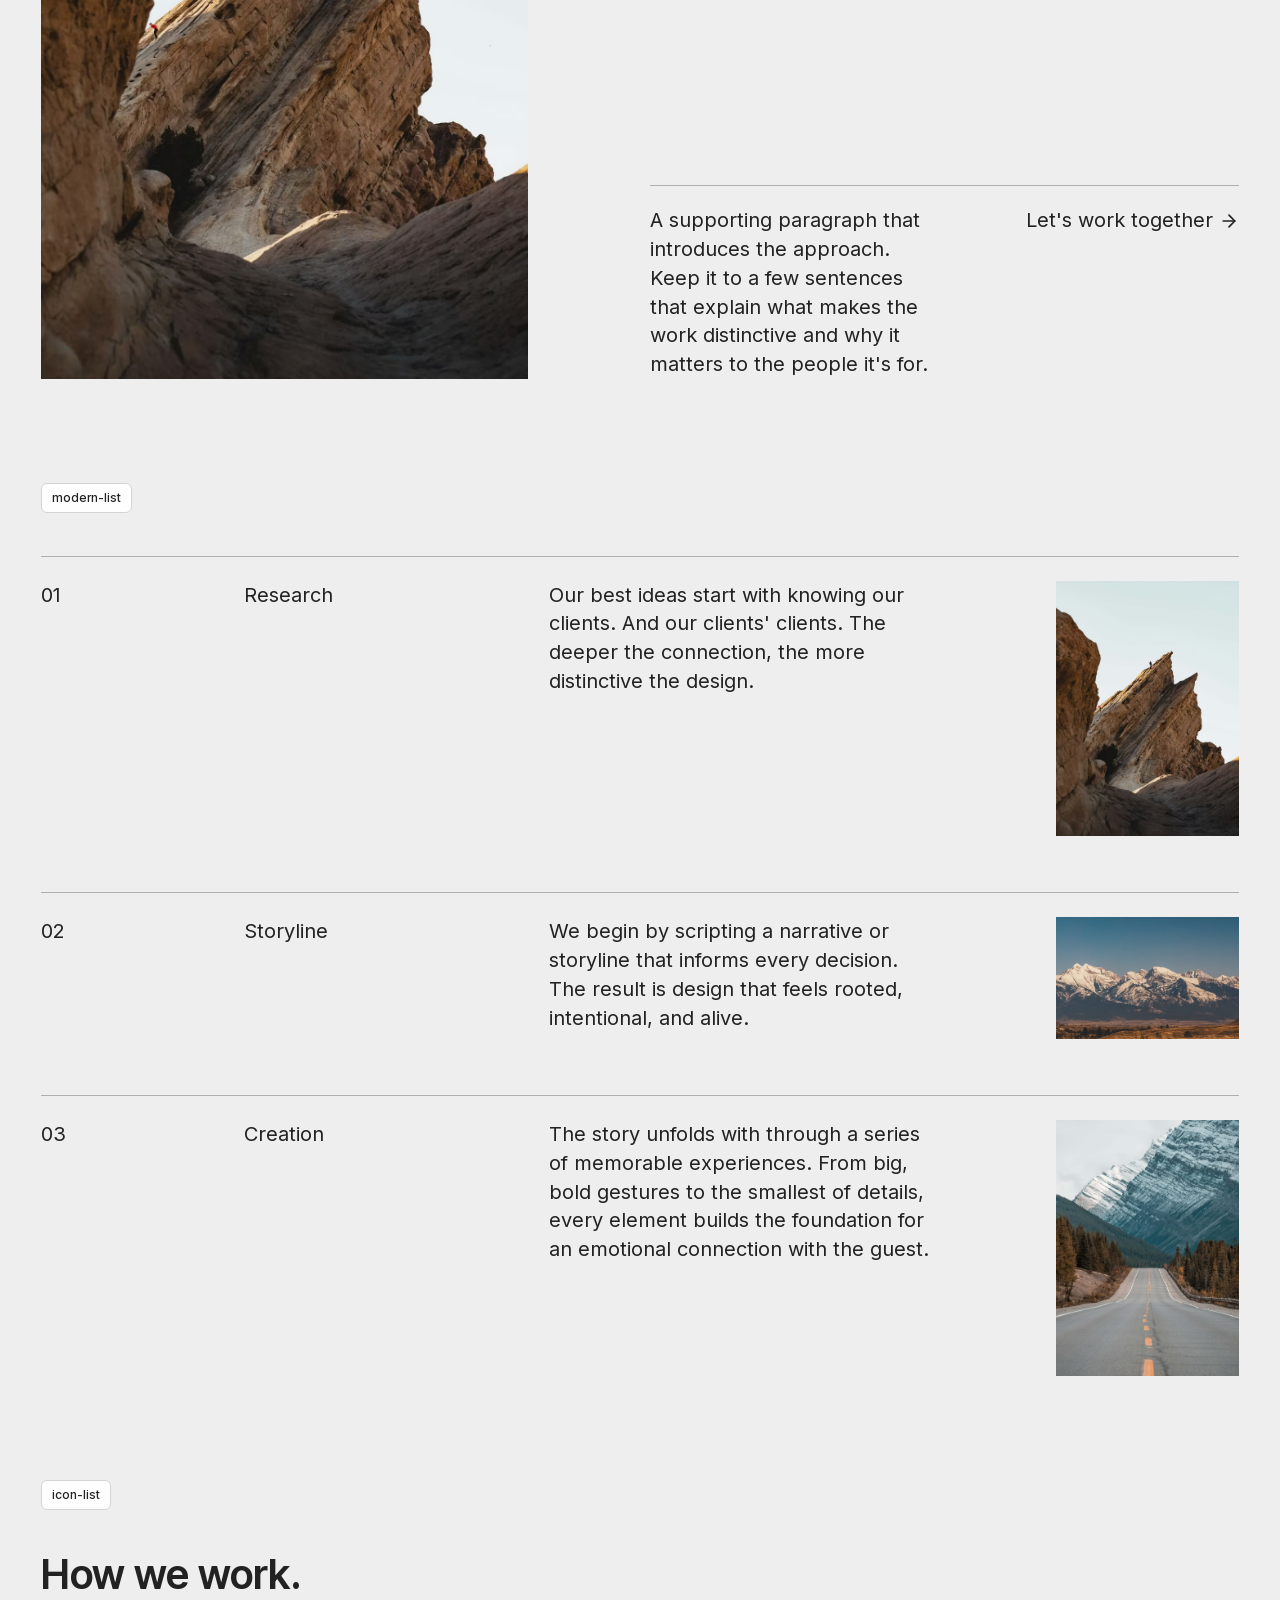
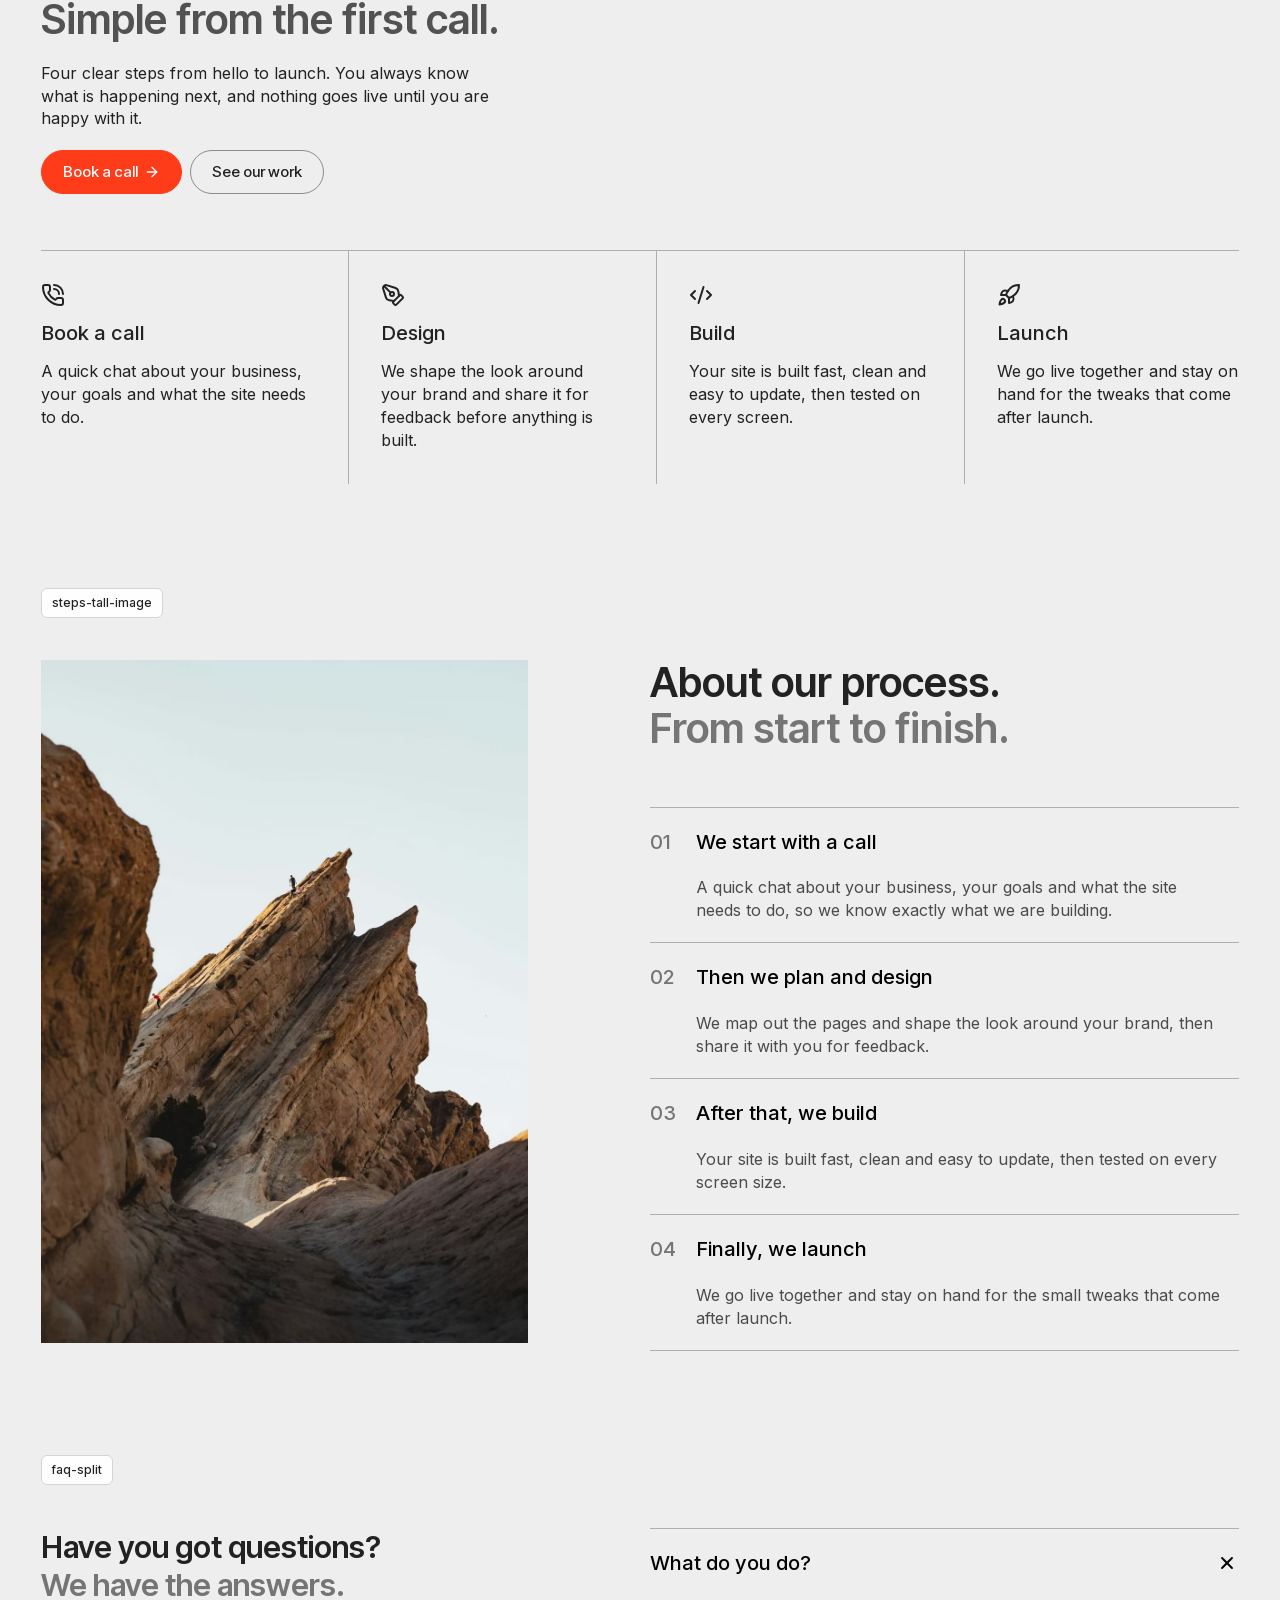
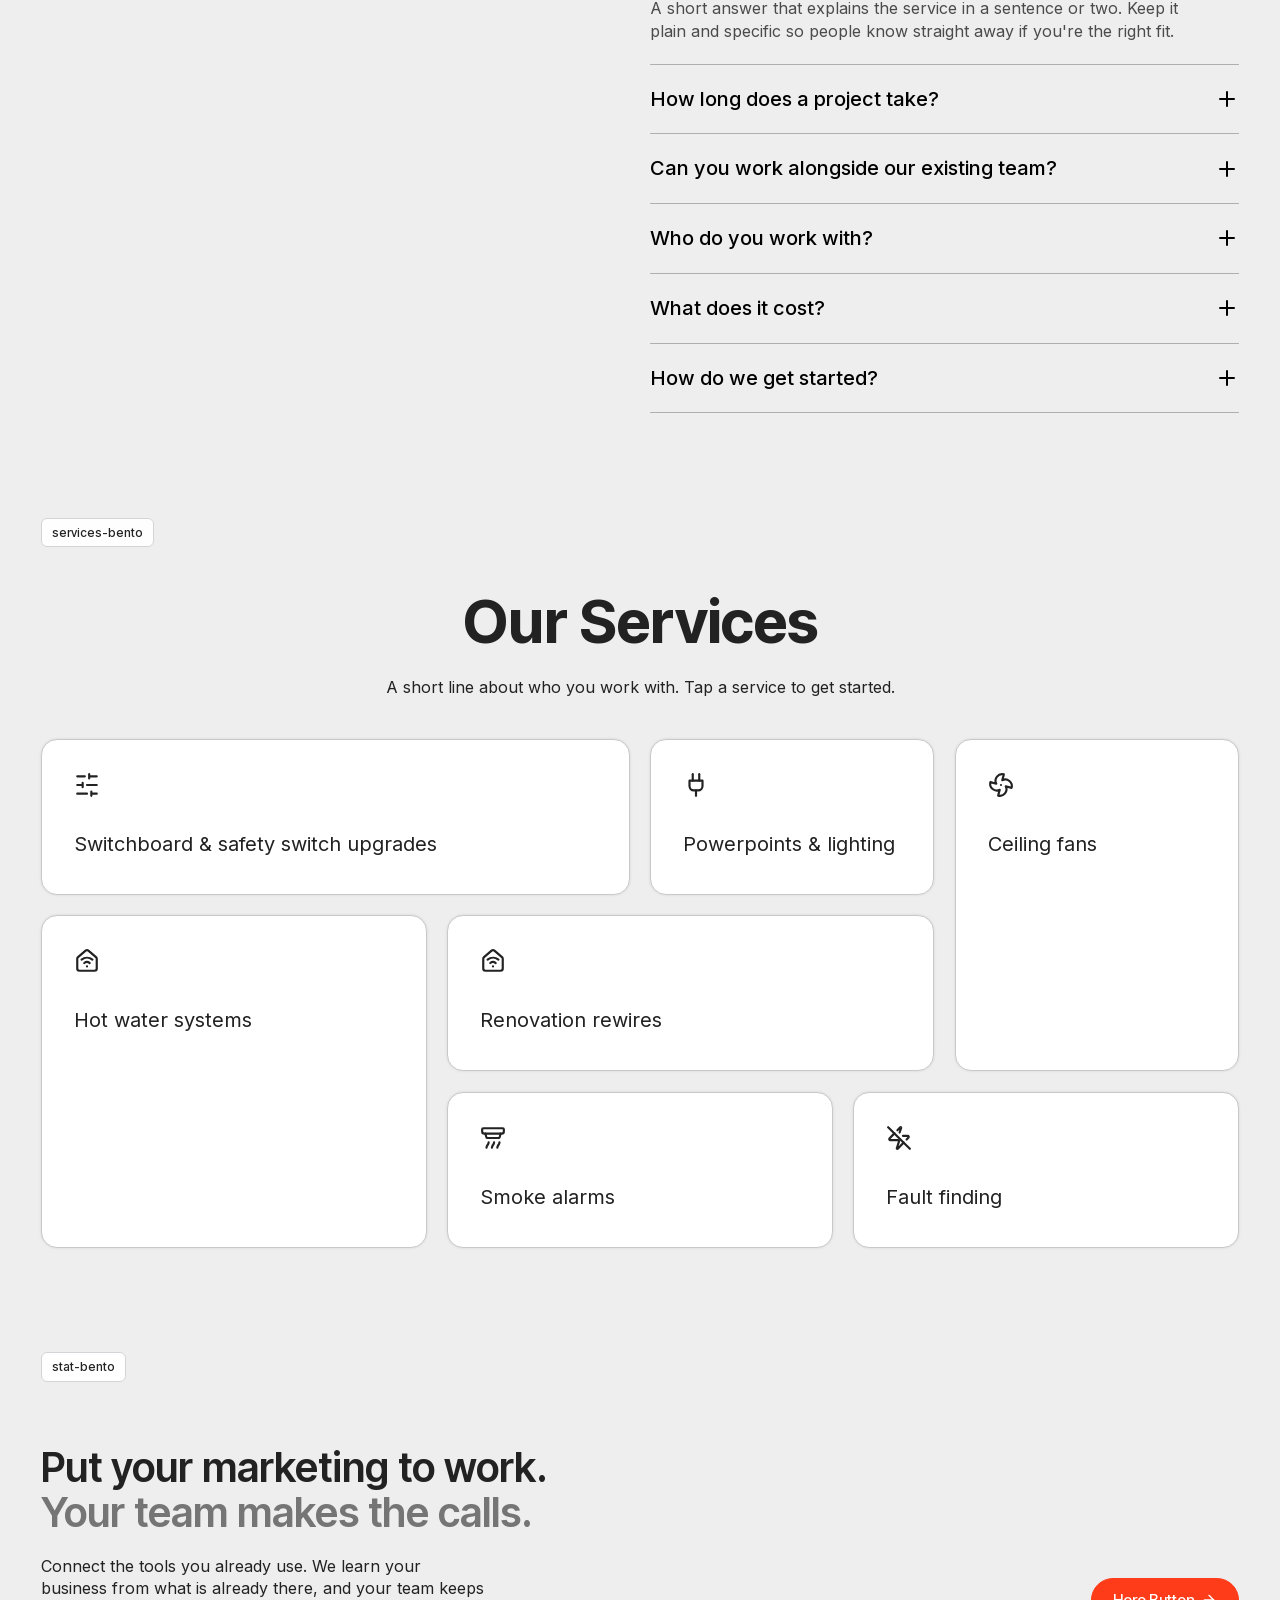
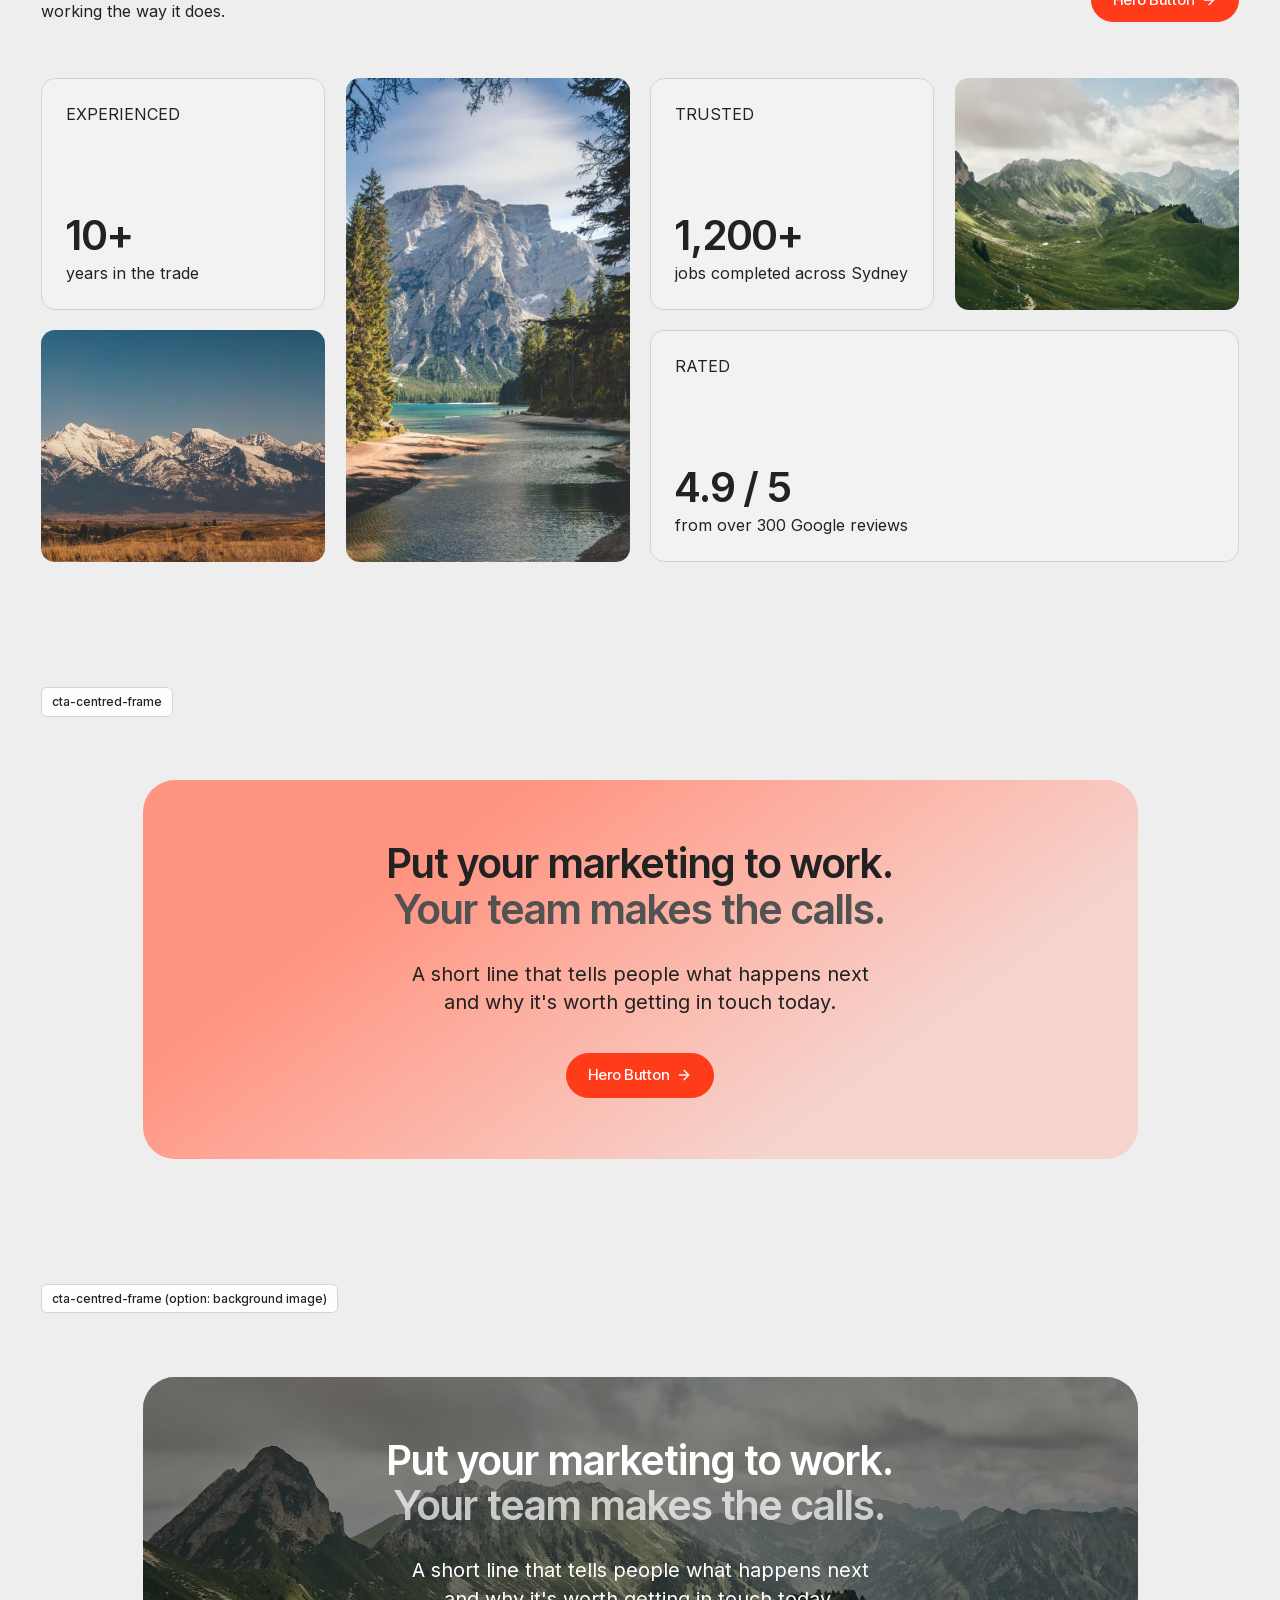
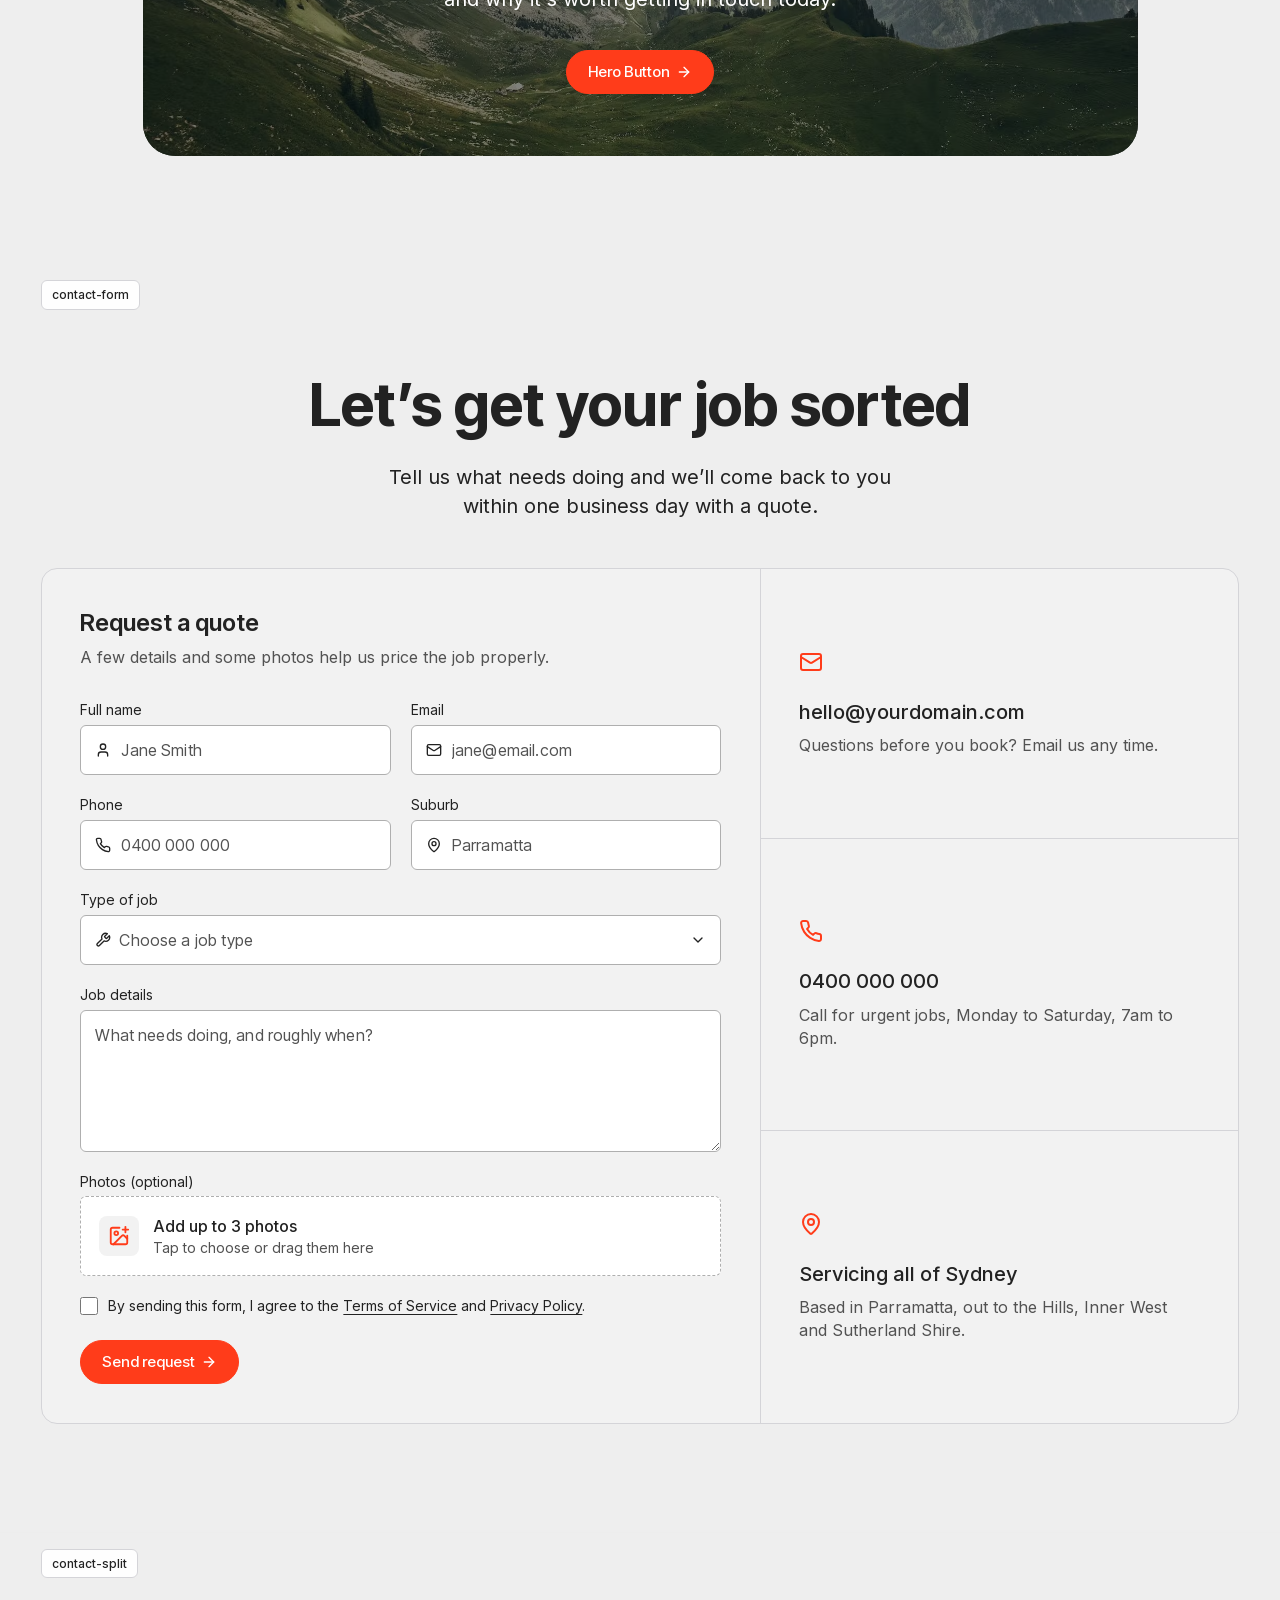
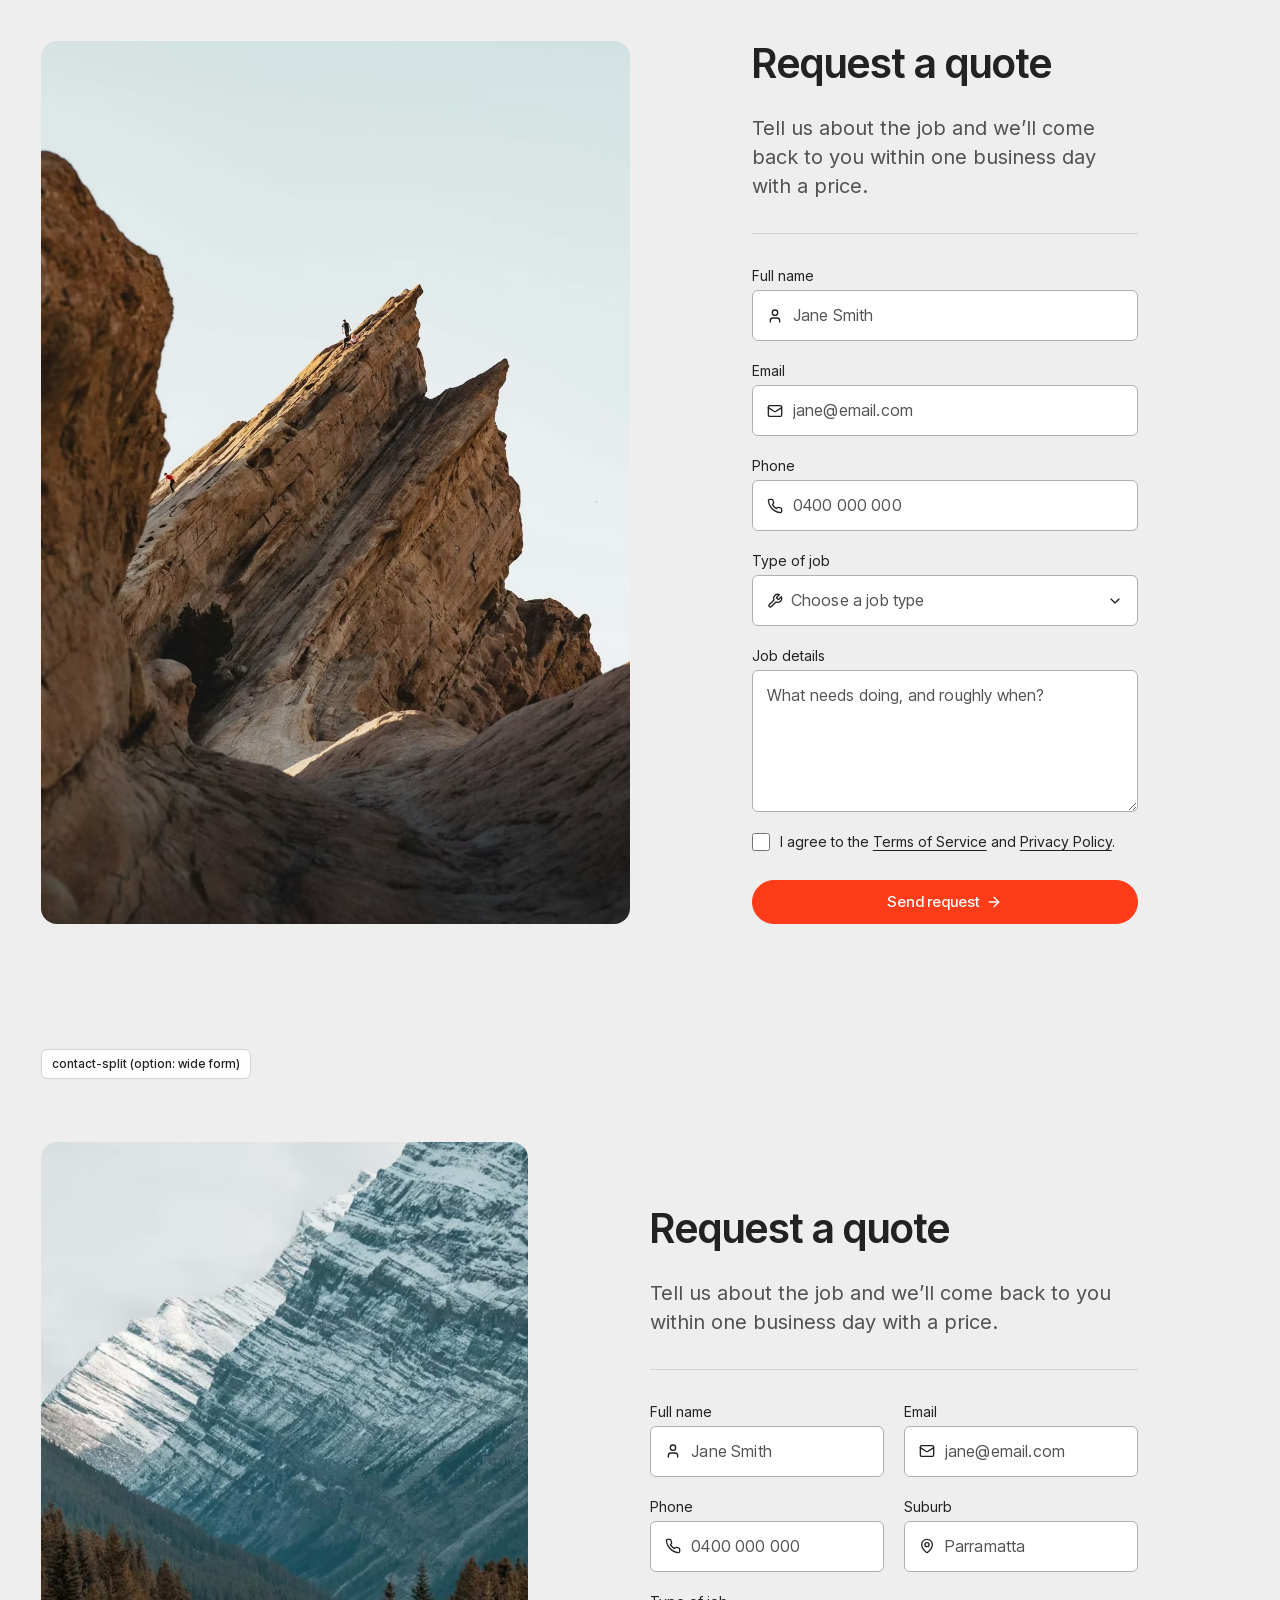
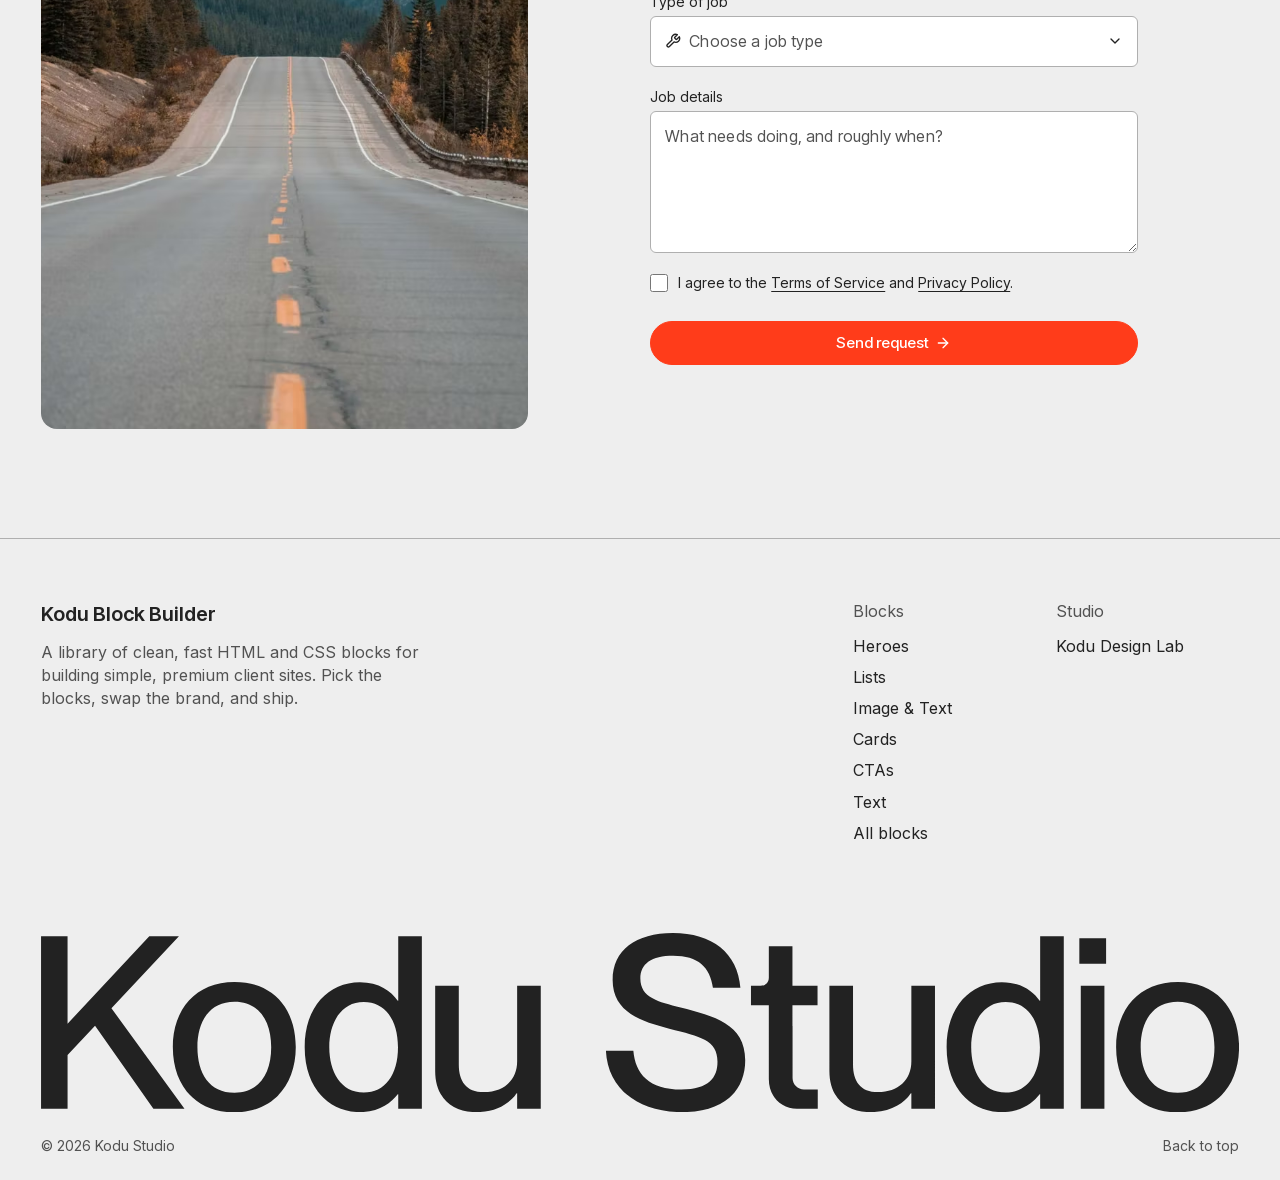
==== commit 8602faa0: "Fix blank hero: re-export at 1920px (sips 2400px AVIF decodes blank in browsers) Co-Authored-By: Cla" ====
--- a/all-blocks.html
+++ b/all-blocks.html
@@ -62,7 +62,7 @@
 
   <!-- BLOCK: hero-full-image (option: CTA card) -->
   <section class="hero-full-image">
-    <img class="hero-full-image__bg" src="assets/images/hero-room.avif" srcset="assets/images/hero-room-1200.avif 1200w, assets/images/hero-room.avif 2400w" sizes="100vw" alt="" width="2400" height="1705" fetchpriority="high">
+    <img class="hero-full-image__bg" src="assets/images/hero-room.avif" srcset="assets/images/hero-room-1200.avif 1200w, assets/images/hero-room.avif 1920w" sizes="100vw" alt="" width="1920" height="1364" fetchpriority="high">
     <div class="container grid hero-full-image__inner">
       <div class="hero-full-image__content" data-reveal-stagger>
         <h1 class="hero-full-image__heading" data-reveal-words>Left aligned heading goes here</h1>
